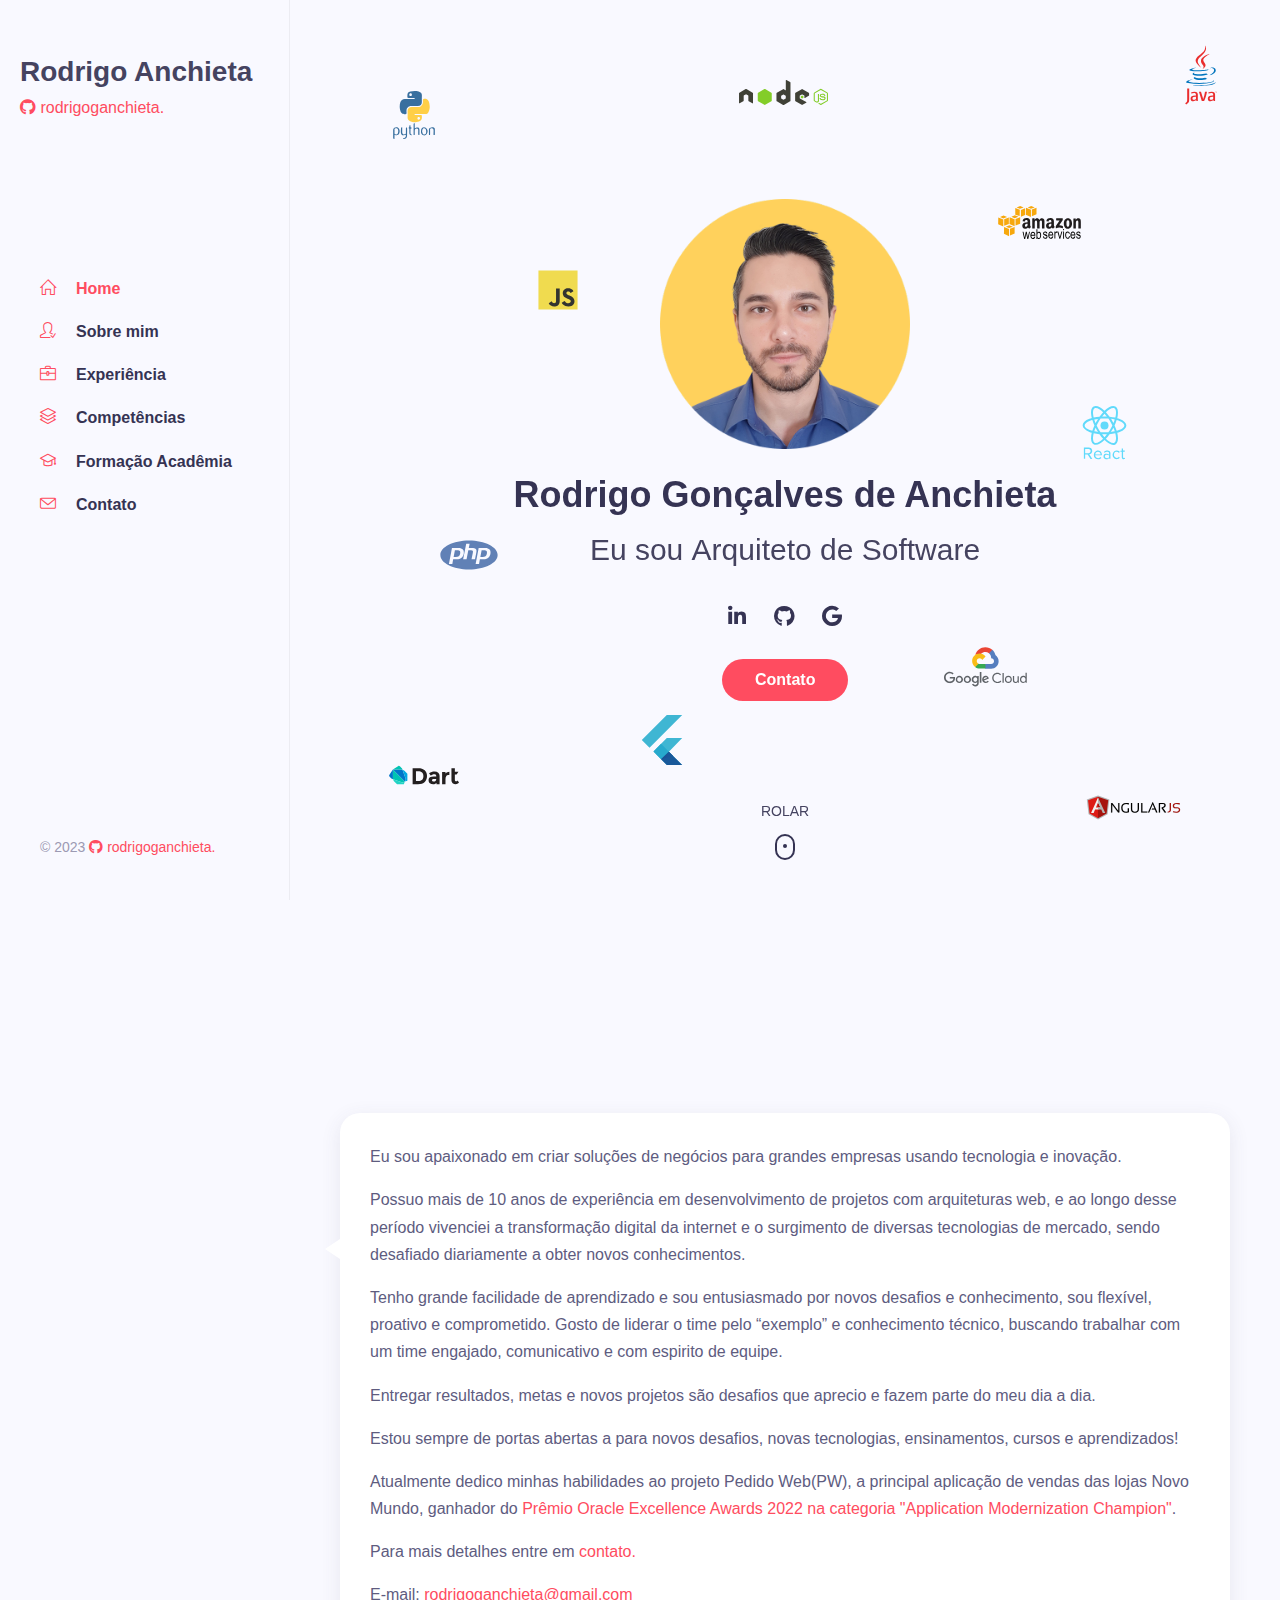
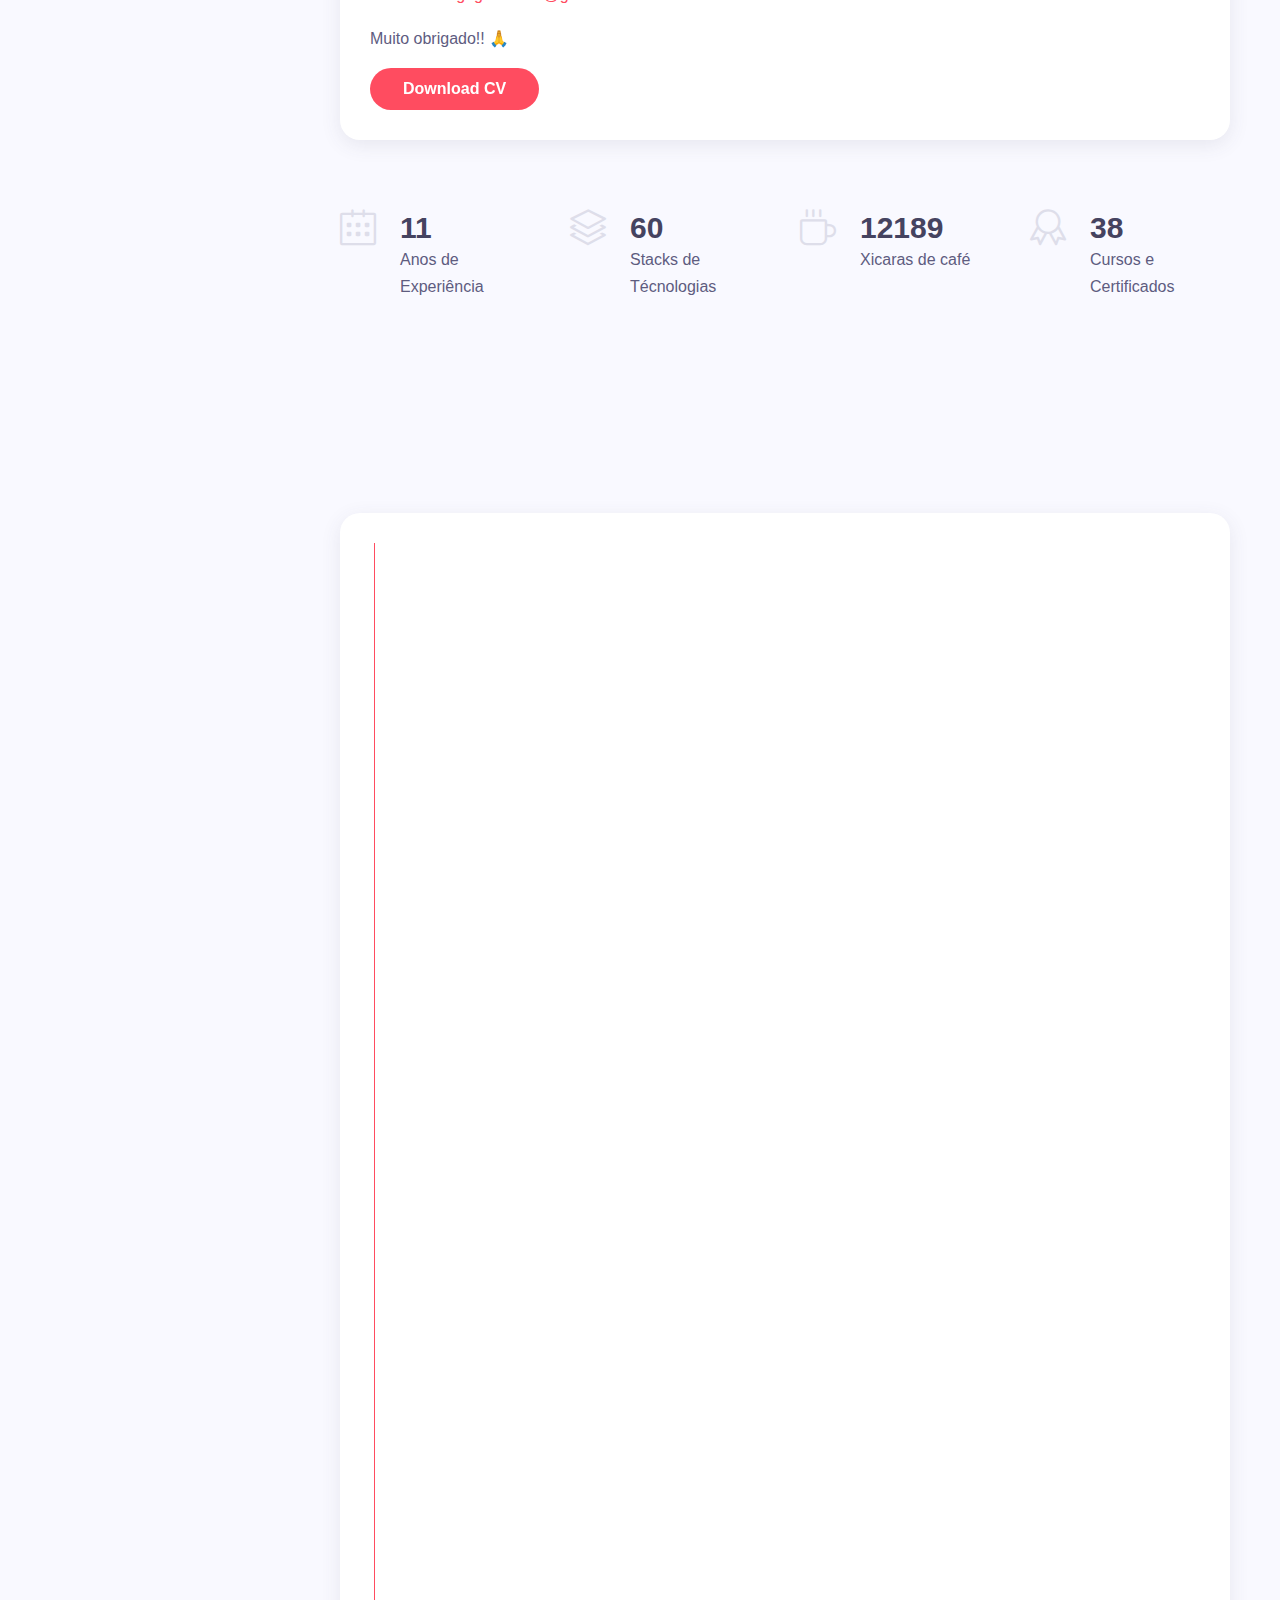
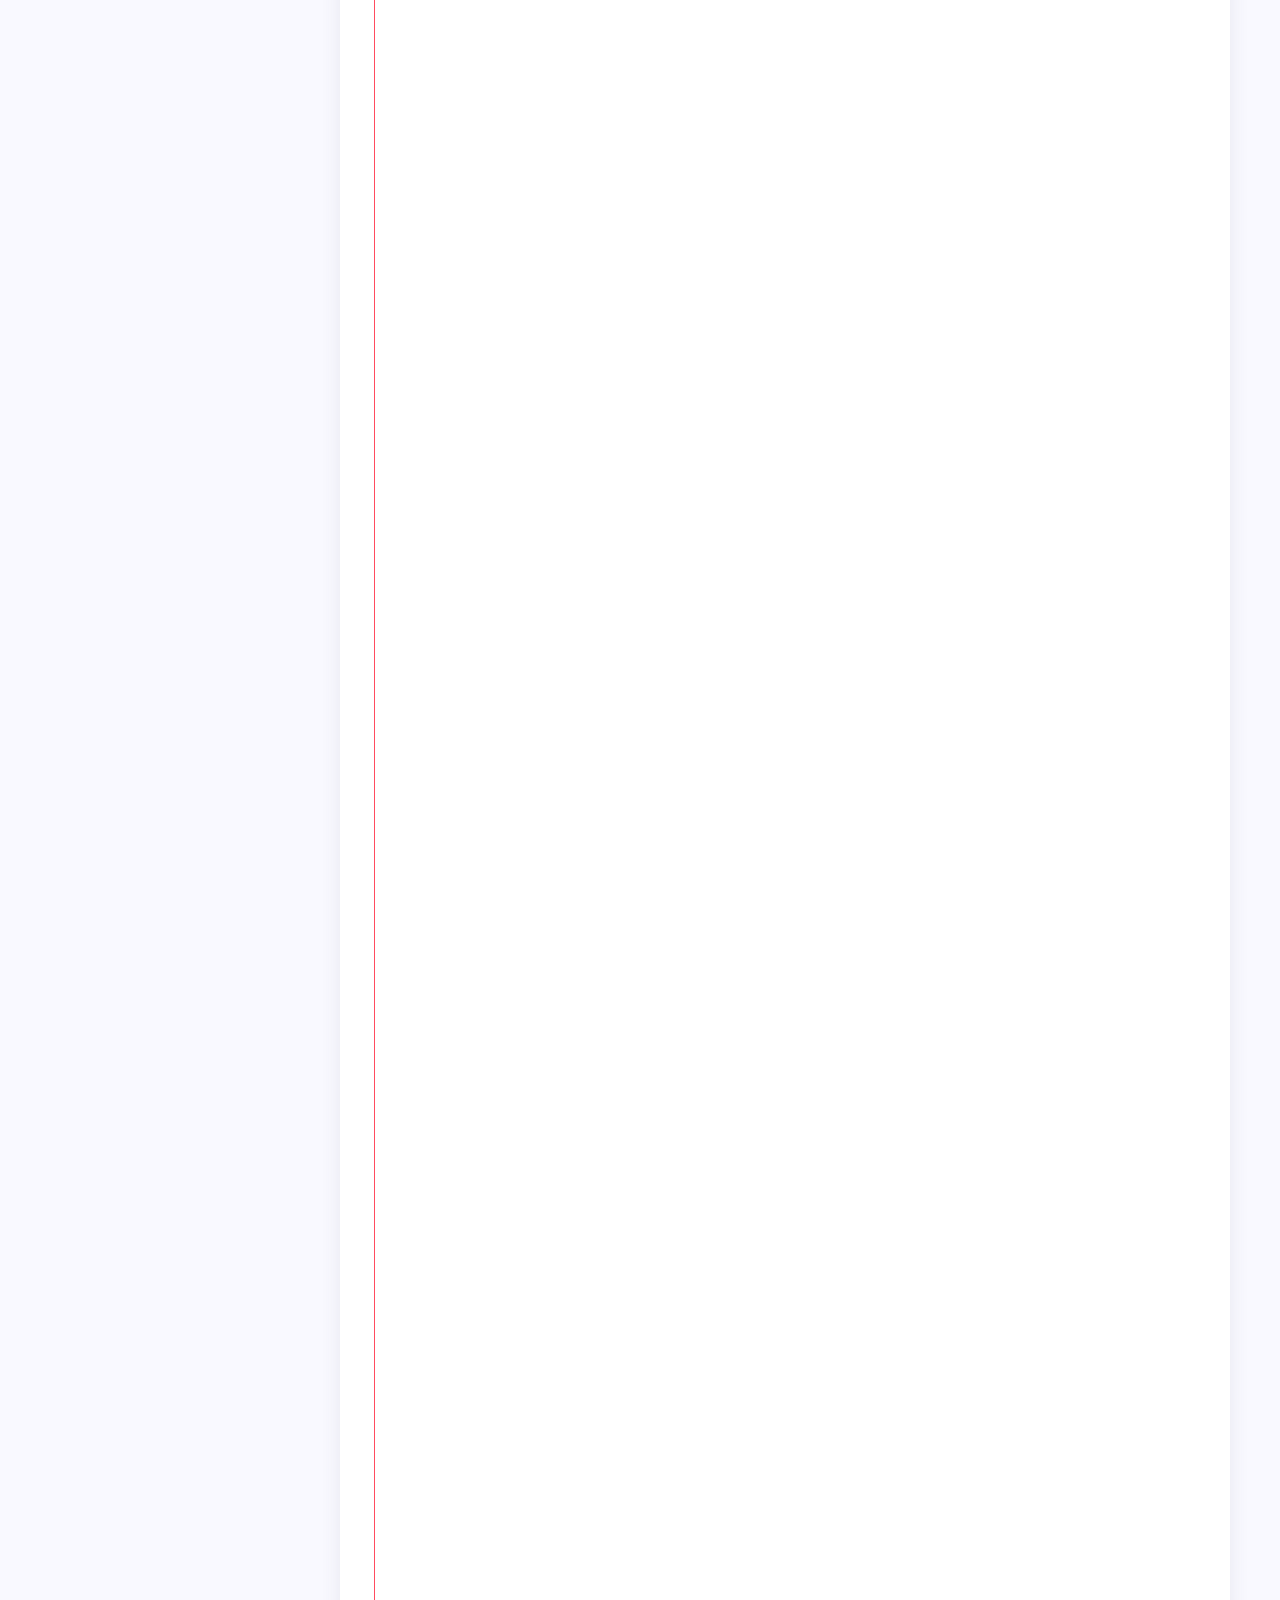
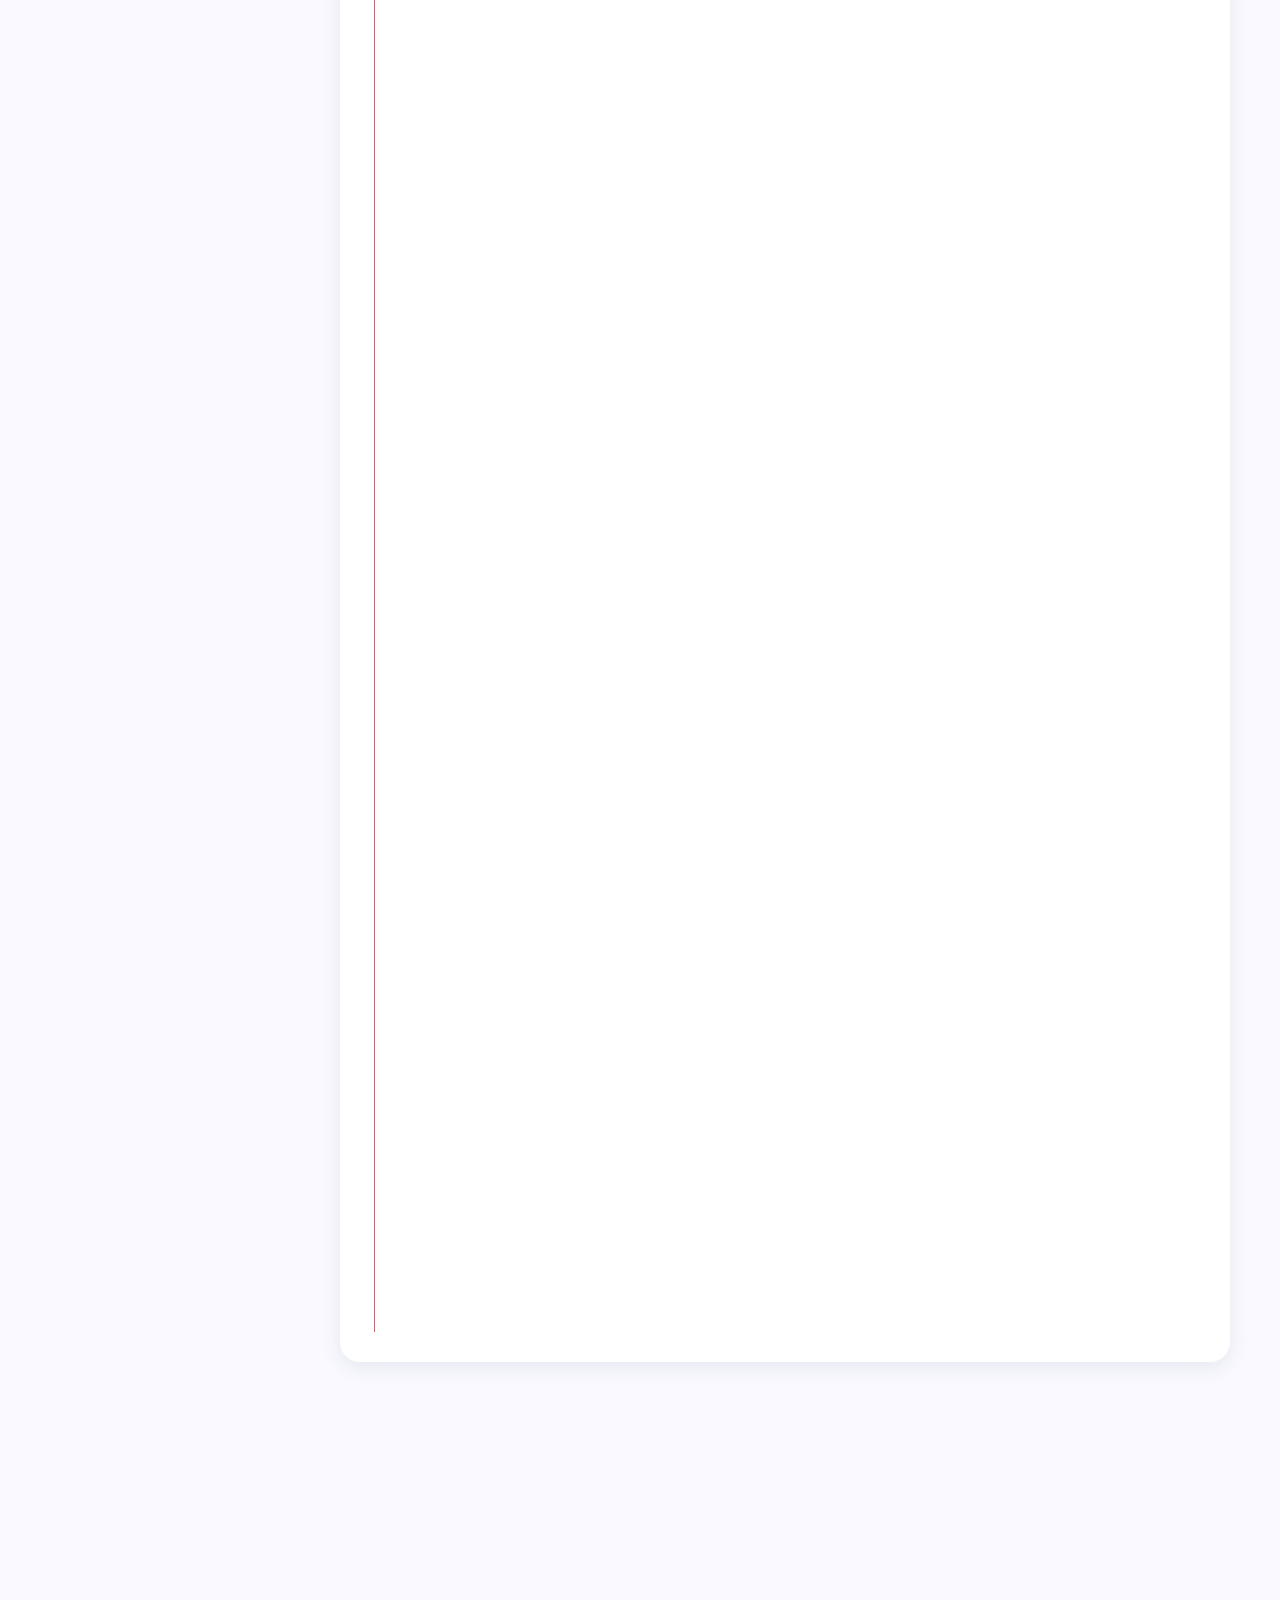
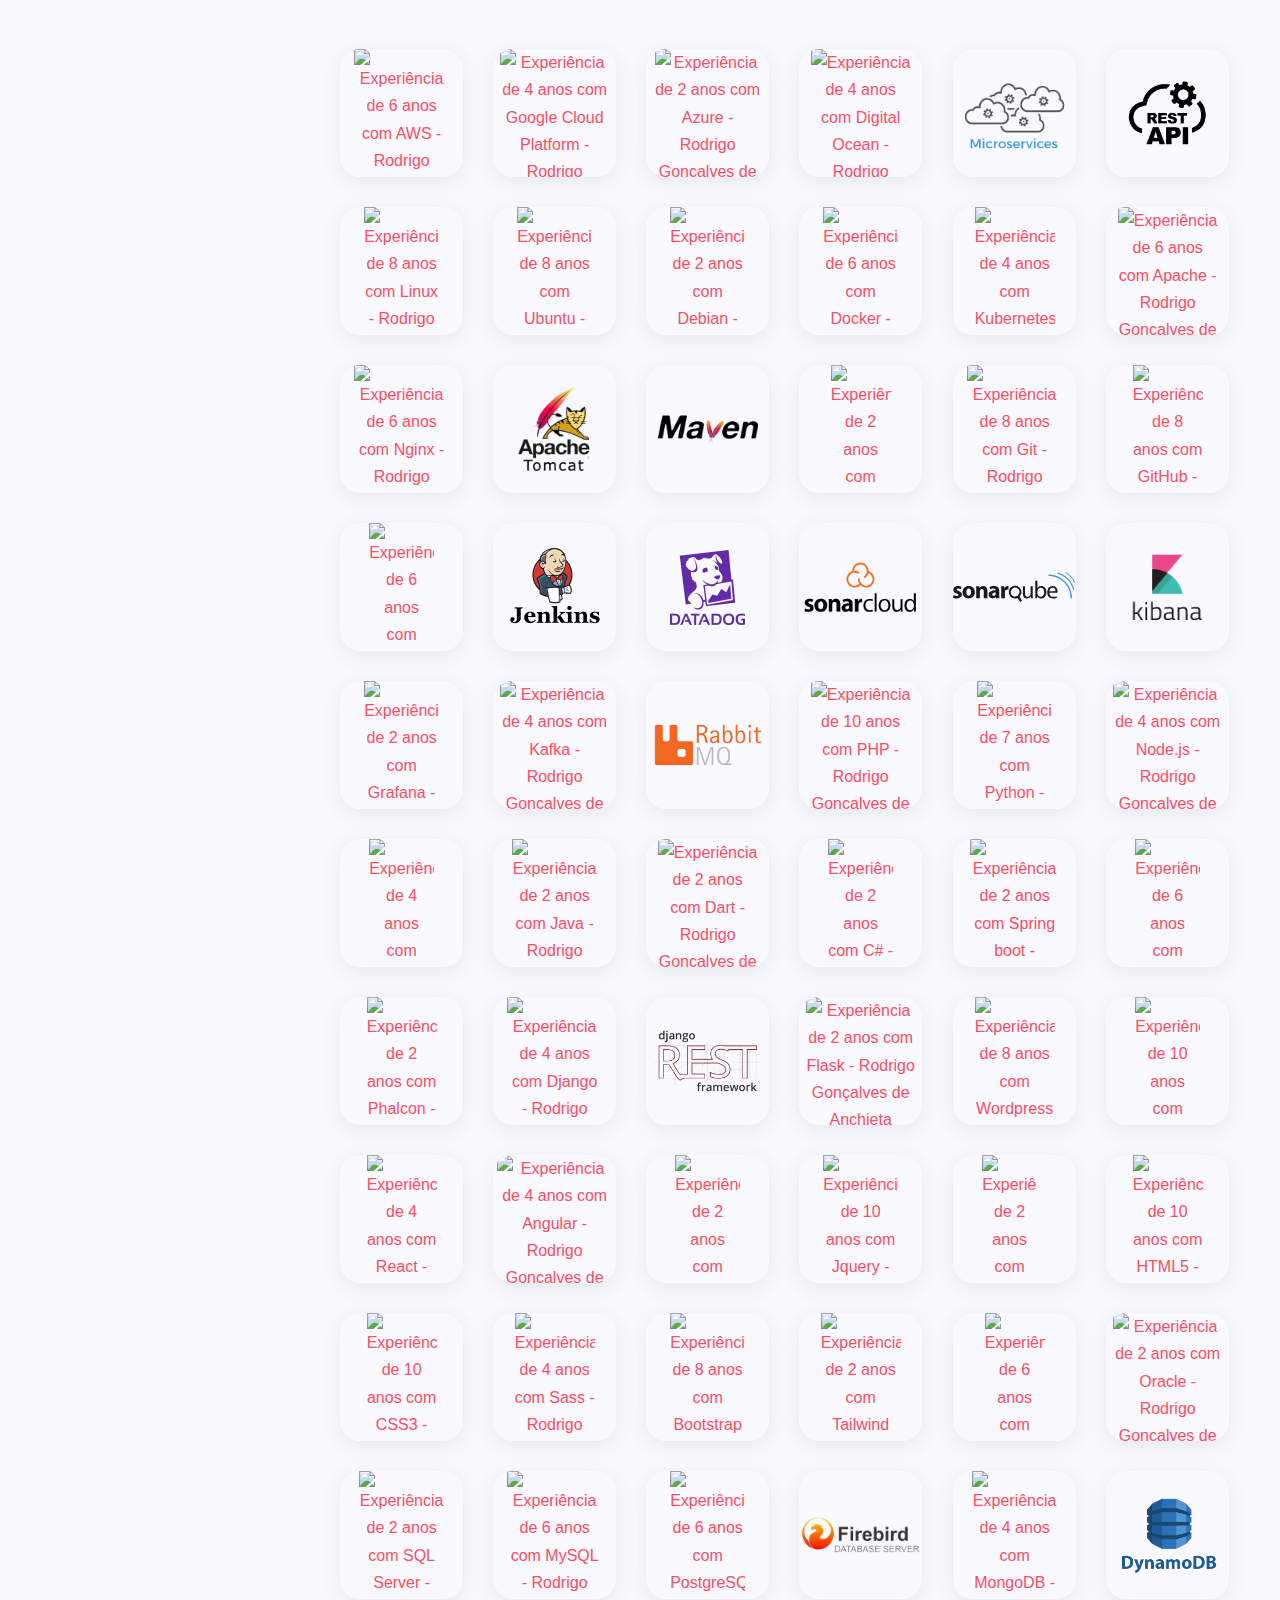
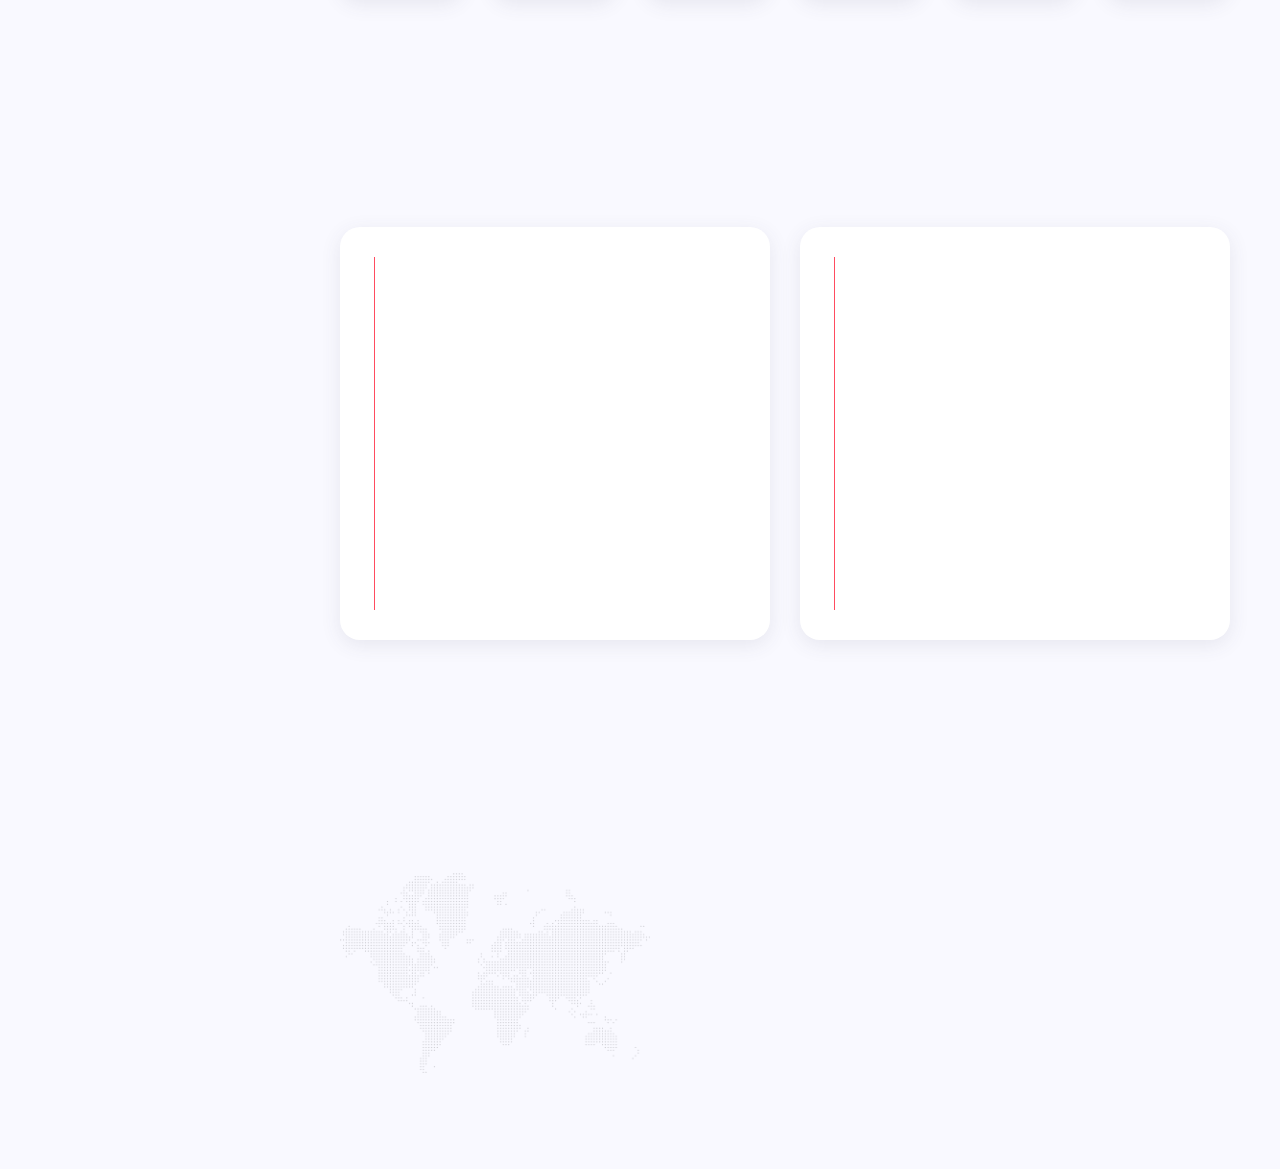
==== index.html @ 59519fe9 "My resume" ====
<!DOCTYPE html>
<html lang="pt-BR">
<head>
	<meta http-equiv="Content-Type" content="text/html; charset=UTF-8">
	<meta name="viewport" content="width=device-width, initial-scale=1, maximum-scale=1">
	<meta name="HandheldFriendly" content="True">
	<meta name="MobileOptimized" content="330">
	<meta name="author" content="Rodrigo Anchieta"/>
	<meta name="robots" content="all"/>
	<meta name="googlebot" content="all"/>
	<meta name="robots" content="index,follow"/>
	<meta name="googlebot" content="index,follow"/>
	<meta name="contact" content="rodrigoganchieta@gmail.com"/>
	<meta name="copyright" content="Rodrigo Anchieta"/>
	<meta name="distribution" content="global"/>
	<meta name="rating" content="general"/>
	<meta name="rating" content="safe for kids"/>
	<meta name="classification" content="Sites">

	<title>Rodrigo Gonçalves de Anchieta - Currículo</title>
	<meta name="description" content="Eu sou apaixonado em criar soluções de negócios para grandes empresas usando tecnologia e inovação.">
	<meta name="abstract" content="Eu sou apaixonado em criar soluções de negócios para grandes empresas usando tecnologia e inovação.">
	<meta name="keywords" content="arquiteto de software, desenvolvedor back-end, desenvolvedor front-end, Rodrigo Anchieta, rodrigoganchieta, Rodrigo Gonçalves de Anchieta">
	<link rel="shortcut icon" type="image/x-icon" href="assets/images/favicon.png">

	<!-- css -->
	<link rel="stylesheet" href="assets/css/bootstrap.min.css" type="text/css" media="all">
	<link rel="stylesheet" href="assets/css/all.min.css" type="text/css" media="all">
	<link rel="stylesheet" href="assets/css/simple-line-icons.css" type="text/css" media="all">
	<link rel="stylesheet" href="assets/css/slick.css" type="text/css" media="all">
	<link rel="stylesheet" href="assets/css/animate.css" type="text/css" media="all">
	<link rel="stylesheet" href="assets/css/magnific-popup.css" type="text/css" media="all">
	<link rel="stylesheet" href="assets/css/style.css" type="text/css" media="all">

	<script type='text/javascript'>
		window.smartlook||(function(d) {
		var o=smartlook=function(){ o.api.push(arguments)},h=d.getElementsByTagName('head')[0];
		var c=d.createElement('script');o.api=new Array();c.async=true;c.type='text/javascript';
		c.charset='utf-8';c.src='https://web-sdk.smartlook.com/recorder.js';h.appendChild(c);
		})(document);
		smartlook('init', '2883ae4944bf77f7bc1c17e0c0f6fe1038298ba2');
	</script>
</head>

<body>

<!-- Preloader -->
<div id="preloader" class="light">
	<div class="outer">
		<!-- Google Chrome -->
		<div class="infinityChrome">
			<div></div>
			<div></div>
			<div></div>
		</div>

		<!-- Safari and others -->
		<div class="infinity">
			<div>
				<span></span>
			</div>
			<div>
				<span></span>
			</div>
			<div>
				<span></span>
			</div>
		</div>
		<!-- Stuff -->
		<svg xmlns="http://www.w3.org/2000/svg" version="1.1" class="goo-outer">
			<defs>
				<filter id="goo">
					<fegaussianblur in="SourceGraphic" stddeviation="6" result="blur"></fegaussianblur>
					<fecolormatrix in="blur" values="1 0 0 0 0  0 1 0 0 0  0 0 1 0 0  0 0 0 18 -7" result="goo"></fecolormatrix>
					<feblend in="SourceGraphic" in2="goo"></feblend>
				</filter>
			</defs>
		</svg>
	</div>
</div>

<!-- mobile header -->
<header class="mobile-header-1 light">
	<div class="container d-flex align-items-center">
		<!-- menu icon -->
		<div class="menu-icon d-inline-flex mr-4">
			<button>
				<span></span>
			</button>
		</div>
		<!-- logo image -->
		<div class="site-logo">
			<a href="index.html">
				<h1 class="logo"> Rodrigo Anchieta</h1>
				<p onclick="window.open('https://github.com/rodrigoganchieta','_blank');"><i class="fab fa-github"></i> rodrigoganchieta.</p>
			</a>
		</div>
	</div>
</header>

<!-- desktop header -->
<header class="desktop-header-1 light d-flex align-items-start flex-column">

	<!-- logo image -->
	<div class="site-logo">
		<a href="index.html">
            <h1 class="logo"> Rodrigo Anchieta</h1>
            <p onclick="window.open('https://github.com/rodrigoganchieta','_blank');"><i class="fab fa-github"></i> rodrigoganchieta.</p>
		</a>
	</div>

	<!-- main menu -->
	<nav>
		<ul class="vertical-menu scrollspy">
			<li class="active"><a href="#home"><i class="icon-home"></i>Home</a></li>
			<li><a href="#about"><i class="icon-user-following"></i>Sobre mim</a></li>
			<li><a href="#experience"><i class="icon-briefcase"></i>Experiência</a></li>
			<li><a href="#skills"><i class="icon-layers"></i>Competências</a></li>
			<li><a href="#academic"><i class="icon-graduation"></i>Formação Acadêmia</a></li>
			<li><a href="#contact"><i class="icon-envelope"></i>Contato</a></li>
		</ul>

	</nav>

	<!-- site footer -->
    <div class="footer">
		<!-- copyright text -->
		<span class="copyright">© 2023 <a href="https://github.com/rodrigoganchieta" target="_blank"><i class="fab fa-github"></i> rodrigoganchieta.</a></span>
	</div>

</header>

<!-- main layout -->
<main class="content">

	<!-- section home -->
	<section id="home" class="home d-flex light align-items-center">
		<div class="container">

			<!-- intro -->
			<div class="intro">
				<!-- avatar image -->
				<img src="assets/images/me.png" width="250" height="250" alt="Rodrigo Gonçalves de Anchieta" class="mb-4">

				<!-- info -->
				<h1 class="mb-2 mt-0">Rodrigo Gonçalves de Anchieta</h1>
				<span>Eu sou <span class="text-rotating">Arquiteto de Software, Desenvolvedor Back-End, Desenvolvedor Front-End</span></span>

				<!-- social icons -->
				<ul class="social-icons light list-inline mb-0 mt-4">
					<li class="list-inline-item"><a href="https://www.linkedin.com/in/rodrigo-goncalves-de-anchieta/" target="_blank"><i class="fab fa-linkedin-in"></i></a></li>
					<li class="list-inline-item"><a href="https://github.com/rodrigoganchieta" target="_blank"><i class="fab fa-github"></i></a></li>
					<li class="list-inline-item"><a href="mailto:rodrigoganchieta@gmail.com"><i class="fab fa-google"></i></a></li>
				</ul>

				<!-- buttons -->
				<div class="mt-4">
					<a href="#contact" class="btn btn-default">Contato</a>
				</div>
			</div>

			<!-- scroll down mouse wheel -->
			<div class="scroll-down light">
				<a href="#about" class="mouse-wrapper">
					<span>ROLAR</span>
					<span class="mouse">
						<span class="wheel"></span>
					</span>
				</a>
			</div>

			<!-- parallax layers -->
			<div class="parallax" data-relative-input="true">
                <!-- python -->
				<svg width="50" height="50" data-depth="0.2" class="layer p1" viewBox="0 0 128 128">
					<g fill-rule="evenodd" clip-rule="evenodd"><path fill="#386f9f" d="M51.834 23.017c3.756 0 7.512.058 11.263-.04.995-.026 2.78.797 2.7-1.271-.061-1.683-1.622-1.074-2.568-1.089-4.237-.067-8.488-.228-12.708.037-3.003.187-3.888-.953-3.511-3.707.13-.95.005-1.934.025-2.902.132-6.446 1.69-8.64 7.942-10.23 6.888-1.75 13.937-1.692 20.806-.184 6.175 1.356 8.74 6.16 8.428 10.604-.38 5.423-.086 10.893-.091 16.343-.009 6.853-3.55 10.49-10.459 10.585-5.69.078-11.387.14-17.074-.018-6.778-.19-11.75 5.44-11.784 11.82 0 .484.083.984-.013 1.451-.488 2.343 1.462 6.13-1.022 6.826-3.78 1.062-8.206 1.062-11.54-2.311-1.13-1.14-2.082-2.417-2.584-3.893-2.679-7.865-3.102-15.83-.58-23.818 1.572-4.986 5.848-8.087 11.145-8.176 3.874-.065 7.749-.013 11.623-.013l.002-.014zm6.902-11.12c-.162-1.903-1.185-3.292-3.296-3.35-2.309-.06-3.502 1.336-3.505 3.608-.002 2.106 1.145 3.455 3.241 3.516 2.303.067 3.418-1.36 3.56-3.774z"></path><path fill="#ffcf46" d="M80.824 61.572c-4.24 0-8.482-.037-12.722.03-.955.012-2.557-.592-2.607 1.041-.056 1.852 1.663 1.37 2.755 1.381 4.24.053 8.484.098 12.723-.02 2.178-.06 3.067.357 3.23 2.925.737 11.625-4.308 12.63-13.613 14.745-5.338 1.213-11.061.57-16.325-1.788-4.353-1.947-7.024-4.753-6.687-10.007.334-5.186.39-10.439-.009-15.62-.48-6.253 3.41-10.852 10.975-10.854 5.09-.001 10.214-.389 15.26.075 7.215.662 12.872-5.592 13.12-12.864.01-.241-.052-.5.01-.724.636-2.235-1.626-5.557 1.4-6.686 4.573-1.705 9.73.087 12.066 3.557 2.945 4.369 3.343 9.51 3.819 14.53.515 5.411-1.003 10.505-3.276 15.386-1.544 3.31-4.14 4.91-7.757 4.915-4.12.003-8.239 0-12.36 0-.002-.008-.002-.015-.002-.022zm-1.104 10.8c-.453-2.066-1.385-3.476-3.785-3.535-2.496-.06-3.14 1.807-3.127 3.474.014 1.772.508 3.952 3.21 3.748 2.246-.172 3.341-1.563 3.702-3.687z"></path><path fill="#386f9f" d="M14.129 114.849c0 2.582.117 5-.055 7.397-.074 1.034 1.066 2.98-1.103 2.978-1.912 0-2.403-1.522-2.342-3.361.117-3.51.034-7.027.034-10.54v-7.998c0-4.82 1.293-6.452 5.903-7.45 4.286-.932 7.654.511 9.386 4.263 1.732 3.753 1.866 7.62.133 11.438-1.708 3.762-4.854 5.166-8.884 4.051-.918-.25-1.845-.467-3.072-.778zm0-9.448c0 1.33.18 2.686-.037 3.98-.502 2.991 1.408 3.728 3.66 4.26 2.227.526 3.754-.421 4.647-2.383 1.501-3.29 1.753-6.683.613-10.162-1.012-3.092-3.349-3.454-6.077-3.07-2.694.383-3.059 2.215-2.824 4.48.1.955.018 1.93.018 2.895zM43.116 114.689c-1.845.48-3.447.992-5.087 1.3-3.59.671-6.248-1.3-7.183-4.894-1.16-4.448-.178-8.879-.148-13.317.013-2.023 1.885-1.234 3.18-2.318 0 4.75.018 8.85-.006 12.947-.013 2.058.519 3.75 2.465 4.835 2.148 1.198 3.91.057 5.78-.712 1.34-.551 1.173-1.676 1.175-2.746.01-3.872-.001-7.74.012-11.612.002-.955-.097-2.122 1.313-2.075 1.257.041 1.804.788 1.783 2.158-.091 6.407.09 12.823-.17 19.221-.197 4.838-3.61 7.793-8.52 8.01-.735.031-1.505.099-1.78-.813-.419-1.404.718-1.139 1.465-1.378 5.401-1.718 6.107-2.744 5.721-8.606zM65.94 98.064c1.429-.675 2.25-1.293 3.153-1.46 5.067-.937 8.95-.58 8.94 6.245-.007 3.515.002 7.031-.007 10.545-.002.984.061 1.942-1.406 2.027-1.547.092-1.887-.793-1.88-2.006.018-3.387.11-6.774.107-10.16-.002-2.63-.539-4.958-3.884-4.95-2.934.005-5.012 2.195-5.027 5.217a899.58 899.58 0 00.003 9.814c.003 1.162.028 2.181-1.652 2.085-1.513-.09-1.327-1.11-1.327-2.049-.01-8.6.032-17.209-.041-25.815-.013-1.508.582-2.444 1.92-2.508 1.888-.087 1.023 1.564 1.051 2.392.123 3.371.05 6.75.05 10.623zM81.93 105.775c-.191-6.715 2.994-10.3 8.76-10.092 2.894.106 5.065 1.39 6.466 3.89 2.475 4.422 2.14 8.846-.538 12.987-1.84 2.844-4.67 4.185-8.12 3.453-3.402-.72-6.066-3.783-6.548-7.353-.128-.945-.02-1.924-.02-2.885zm13.32.157c-.152-1.172-.125-2.806-.613-4.264-.667-2-1.883-3.61-4.364-3.72-2.503-.108-3.752 1.355-4.587 3.38-1.311 3.179-1.226 6.371.194 9.493.912 2.011 2.32 3.483 4.76 3.075 2.403-.401 3.821-1.976 4.312-4.313.223-1.059.187-2.168.298-3.65zM102.257 106.827c0-1.212-.023-2.422.004-3.628.056-2.325-.685-4.901 2.45-6.089 3.59-1.356 7.148-2.372 10.762-.273 1.352.786 1.85 2.214 1.864 3.73.037 4.231-.019 8.464.038 12.695.02 1.476-.368 2.214-2.027 2.174-1.818-.043-1.435-1.283-1.423-2.273.043-3.38.278-6.757.214-10.132-.084-4.25-2.416-5.983-6.389-4.94-1.648.434-2.678 1.234-2.597 3.274.161 3.982.037 7.978.052 11.967.004 1.156.021 2.18-1.647 2.083-1.528-.088-1.278-1.145-1.29-2.062-.028-2.176-.008-4.353-.011-6.526zM58.689 97.403c-.25.296-.46.76-.68.764-3.964.055-2.864 3.014-2.966 5.209-.097 2.045 0 4.1-.029 6.151-.03 2.038.147 3.932 2.627 4.473.711.154 1.035.564.887 1.274-.163.784-.788.753-1.407.745-2.85-.05-4.963-2.065-5.047-5.015-.086-3.014.031-6.035-.04-9.046-.037-1.43.706-3.255-1.6-3.822-.253-.061-.343-.778-.508-1.187 3.076-.965 1.8-3.618 2.222-5.631.2-.953 1.105-1.214 1.96-1.295.865-.082.872.618.9 1.203.114 2.32-1.087 5.425 3.184 5.256.143-.005.31.562.497.92z"></path></g>
				</svg>
                <!-- javascrip -->
				<svg width="40" height="40" data-depth="0.2" class="layer p2" viewBox="0 0 128 128">
					<path fill="#F0DB4F" d="M1.408 1.408h125.184v125.185H1.408z"></path><path fill="#323330" d="M116.347 96.736c-.917-5.711-4.641-10.508-15.672-14.981-3.832-1.761-8.104-3.022-9.377-5.926-.452-1.69-.512-2.642-.226-3.665.821-3.32 4.784-4.355 7.925-3.403 2.023.678 3.938 2.237 5.093 4.724 5.402-3.498 5.391-3.475 9.163-5.879-1.381-2.141-2.118-3.129-3.022-4.045-3.249-3.629-7.676-5.498-14.756-5.355l-3.688.477c-3.534.893-6.902 2.748-8.877 5.235-5.926 6.724-4.236 18.492 2.975 23.335 7.104 5.332 17.54 6.545 18.873 11.531 1.297 6.104-4.486 8.08-10.234 7.378-4.236-.881-6.592-3.034-9.139-6.949-4.688 2.713-4.688 2.713-9.508 5.485 1.143 2.499 2.344 3.63 4.26 5.795 9.068 9.198 31.76 8.746 35.83-5.176.165-.478 1.261-3.666.38-8.581zM69.462 58.943H57.753l-.048 30.272c0 6.438.333 12.34-.714 14.149-1.713 3.558-6.152 3.117-8.175 2.427-2.059-1.012-3.106-2.451-4.319-4.485-.333-.584-.583-1.036-.667-1.071l-9.52 5.83c1.583 3.249 3.915 6.069 6.902 7.901 4.462 2.678 10.459 3.499 16.731 2.059 4.082-1.189 7.604-3.652 9.448-7.401 2.666-4.915 2.094-10.864 2.07-17.444.06-10.735.001-21.468.001-32.237z"></path>
				</svg>
				<!-- php -->
				<svg width="60" height="60" data-depth="0.3" class="layer p3" viewBox="0 0 128 128">
					<path fill="#6181B6" d="M64 33.039C30.26 33.039 2.906 46.901 2.906 64S30.26 94.961 64 94.961 125.094 81.099 125.094 64 97.74 33.039 64 33.039zM48.103 70.032c-1.458 1.364-3.077 1.927-4.86 2.507-1.783.581-4.052.461-6.811.461h-6.253l-1.733 10h-7.301l6.515-34H41.7c4.224 0 7.305 1.215 9.242 3.432 1.937 2.217 2.519 5.364 1.747 9.337-.319 1.637-.856 3.159-1.614 4.515a15.118 15.118 0 01-2.972 3.748zM69.414 73l2.881-14.42c.328-1.688.208-2.942-.361-3.555-.57-.614-1.782-1.025-3.635-1.025h-5.79l-3.731 19h-7.244l6.515-33h7.244l-1.732 9h6.453c4.061 0 6.861.815 8.402 2.231s2.003 3.356 1.387 6.528L76.772 73h-7.358zm40.259-11.178c-.318 1.637-.856 3.133-1.613 4.488-.758 1.357-1.748 2.598-2.971 3.722-1.458 1.364-3.078 1.927-4.86 2.507-1.782.581-4.053.461-6.812.461h-6.253l-1.732 10h-7.301l6.514-34h14.041c4.224 0 7.305 1.215 9.241 3.432 1.935 2.217 2.518 5.418 1.746 9.39zM95.919 54h-5.001l-2.727 14h4.442c2.942 0 5.136-.29 6.576-1.4 1.442-1.108 2.413-2.828 2.918-5.421.484-2.491.264-4.434-.66-5.458-.925-1.024-2.774-1.721-5.548-1.721zm-56.985 0h-5.002l-2.727 14h4.441c2.943 0 5.136-.29 6.577-1.4 1.441-1.108 2.413-2.828 2.917-5.421.484-2.491.264-4.434-.66-5.458S41.708 54 38.934 54z"></path>
				</svg>
                <!-- dart -->
                <svg width="70" height="70" data-depth="0.3" data-depth-y="-1.30" class="layer p4" viewBox="0 0 128 128">
                    <path fill="#231f20" d="M65.3 55.4c2.8 2.6 4.2 6.1 4.2 10.6s-1.4 8.1-4.1 10.8c-2.7 2.6-6.9 4-12.4 4h-9.8V51.7h10.1c5.2 0 9.2 1.2 12 3.7zm-4.8 17.3c1.6-1.5 2.4-3.7 2.4-6.6 0-2.9-.8-5.1-2.4-6.7-1.6-1.5-4.1-2.4-7.4-2.4h-3.8v18h4.2c3.1 0 5.4-.8 7-2.3zm32.1 8.1h-5.8V78c-1.7 2-3.6 3-6 3s-4.4-.7-6-2.1c-1.6-1.4-2.4-3.2-2.4-5.5s.8-4 2.5-5.1c1.7-1.1 4-1.7 6.9-1.7h4.6v-.2c0-2.4-1.2-3.6-3.8-3.6-1.1 0-2.2.2-3.4.6-1.2.4-2.2 1-3.1 1.6l-2.8-4.1c3-2.2 6.3-3.2 10.1-3.2 2.7 0 4.9.7 6.6 2.1 1.7 1.4 2.5 3.5 2.5 6.5v14.5h.1zm-6.3-8.6v-.9h-3.9c-2.5 0-3.8.7-3.8 2.2 0 .8.3 1.4.9 1.8.6.4 1.4.6 2.6.6 1.1 0 2.1-.3 2.9-1 .9-.7 1.3-1.6 1.3-2.7zm22.8-8.4c-1.9 0-3.4.6-4.3 2-.9 1.3-1.5 3.1-1.5 5.3v9.8h-6.2V58.4h6.2v2.9c.8-.9 2-1.7 3.2-2.3 1.2-.6 2.6-1 3.9-1v5.9l-1.3-.1zm11.3-.9v9.9c0 .9.2 1.5.7 2 .4.5 1 .7 1.6.7 1.2 0 2.2-.5 3-1.6l2.3 4.4c-1.9 1.8-4 2.7-6.1 2.7-2.2 0-4-.7-5.5-2.1-1.5-1.4-2.2-3.4-2.2-5.8V51.7h6.2V58h6.6l-3.4 5-3.2-.1z"></path><path fill="#00c4b3" d="M9.3 56.3l-2.2-2.2v16.4c0 .3.1.7.2 1.1l17.3 6.1 4.3-1.9L9.3 56.3z"></path><path d="M7.3 71.7zm21.6 4.2l-4.3 1.9-17.3-6.1c.3 1.3 1 2.7 1.8 3.5l5.6 5.6h12.5l1.7-4.9z" fill="#22d3c5"></path><path fill="#0075c9" d="M.5 64.2c-.6.6-.3 1.8.6 2.8L5 70.9l2.4.9c-.1-.4-.2-.8-.2-1.1V70l-.1-15.9"></path><path fill="#0075c9" d="M28.9 75.9l1.9-4.3-6.1-17.3c-.4-.1-.8-.2-1.1-.2H7.1"></path><path d="M24.7 54.3zm4.2 21.6l4.7-1.5V61.5l-5.4-5.4c-.8-.8-2.2-1.5-3.5-1.8l6.1 17.3" fill="#00a8e1"></path><path fill="#00c4b3" d="M23.9 51.9l-4-3.9c-.9-.9-2.1-1.2-2.7-.6L7.1 54.1h16.5c.3 0 .7.1 1.1.2l-.8-2.4z"></path>
                </svg>
                <!-- node.js -->
				<svg width="95" height="95" data-depth="0.3" class="layer p5" viewBox="0 0 128 128">
					<path fill="#83CD29" d="M114.325 80.749c-.29 0-.578-.076-.832-.224l-2.65-1.568c-.396-.221-.203-.3-.072-.345.528-.184.635-.227 1.198-.545.059-.033.136-.021.197.015l2.035 1.209a.261.261 0 00.246 0l7.937-4.581a.248.248 0 00.122-.215v-9.16a.256.256 0 00-.123-.219l-7.934-4.577a.254.254 0 00-.245 0l-7.933 4.578a.259.259 0 00-.125.218v9.16c0 .088.049.171.125.212l2.174 1.257c1.18.589 1.903-.105 1.903-.803v-9.045c0-.127.103-.228.23-.228h1.007c.125 0 .229.101.229.228v9.045c0 1.574-.857 2.477-2.35 2.477-.459 0-.82 0-1.828-.496l-2.081-1.198a1.676 1.676 0 01-.832-1.448v-9.16c0-.595.317-1.15.832-1.446l7.937-4.587a1.743 1.743 0 011.667 0l7.937 4.587c.514.297.833.852.833 1.446v9.16a1.68 1.68 0 01-.833 1.448l-7.937 4.582a1.651 1.651 0 01-.834.223m2.453-6.311c-3.475 0-4.202-1.595-4.202-2.932a.23.23 0 01.23-.229h1.026a.23.23 0 01.228.194c.154 1.045.617 1.572 2.718 1.572 1.671 0 2.383-.378 2.383-1.266 0-.512-.202-.891-2.8-1.146-2.172-.215-3.515-.694-3.515-2.433 0-1.601 1.35-2.557 3.612-2.557 2.543 0 3.801.883 3.96 2.777a.235.235 0 01-.06.176.236.236 0 01-.168.073h-1.031a.228.228 0 01-.223-.179c-.248-1.1-.848-1.451-2.479-1.451-1.825 0-2.037.637-2.037 1.112 0 .577.25.745 2.715 1.071 2.439.323 3.598.779 3.598 2.494.001 1.733-1.441 2.724-3.955 2.724"></path><path fill="#404137" d="M97.982 68.43c.313-.183.506-.517.506-.88v-2.354c0-.362-.192-.696-.506-.879l-8.364-4.856a1.017 1.017 0 00-1.019-.002l-8.416 4.859a1.018 1.018 0 00-.508.88v9.716c0 .365.196.703.514.884l8.363 4.765c.308.177.686.178.997.006l5.058-2.812a.508.508 0 00.006-.885l-8.468-4.86a.507.507 0 01-.256-.44v-3.046c0-.182.097-.349.254-.439l2.637-1.52a.505.505 0 01.507 0l2.637 1.52a.507.507 0 01.255.439v2.396a.507.507 0 00.764.44l5.039-2.932"></path><path fill="#83CD29" d="M88.984 67.974a.2.2 0 01.195 0l1.615.933c.06.035.097.1.097.169v1.865c0 .07-.037.134-.097.169l-1.615.932a.194.194 0 01-.195 0l-1.614-.932a.194.194 0 01-.098-.169v-1.865c0-.069.037-.134.098-.169l1.614-.933"></path><path fill="#404137" d="M67.083 71.854c0 .09-.048.174-.127.22l-2.89 1.666a.251.251 0 01-.254 0l-2.89-1.666a.255.255 0 01-.127-.22v-3.338c0-.09.049-.175.127-.221l2.89-1.668a.248.248 0 01.255 0l2.891 1.668a.258.258 0 01.126.221v3.338zm.781-24.716a.511.511 0 00-.756.444v12.915a.359.359 0 01-.177.308.359.359 0 01-.356 0l-2.108-1.215a1.017 1.017 0 00-1.015 0l-8.418 4.858a1.018 1.018 0 00-.509.881v9.719c0 .363.194.698.508.881l8.418 4.861c.314.182.702.182 1.017 0l8.42-4.861a1.02 1.02 0 00.508-.881V50.821c0-.368-.2-.708-.521-.888l-5.011-2.795"></path><path fill="#83CD29" d="M38.238 59.407a1.014 1.014 0 011.016 0l8.418 4.857c.314.182.508.518.508.881v9.722c0 .363-.194.699-.508.881l-8.417 4.861a1.02 1.02 0 01-1.017 0l-8.415-4.861a1.02 1.02 0 01-.508-.881v-9.723c0-.362.194-.698.508-.88l8.415-4.857"></path><path fill="#404137" d="M22.93 65.064c0-.366-.192-.702-.508-.883l-8.415-4.843a.99.99 0 00-.464-.133h-.087a.993.993 0 00-.464.133l-8.416 4.843a1.02 1.02 0 00-.509.883l.018 13.04c0 .182.095.351.254.439a.487.487 0 00.505 0l5-2.864c.316-.188.509-.519.509-.882v-6.092c0-.364.192-.699.507-.881l2.13-1.226a.994.994 0 01.508-.137c.174 0 .352.044.507.137l2.128 1.226c.315.182.509.517.509.881v6.092c0 .363.195.696.509.882l5 2.864a.508.508 0 00.76-.439l.019-13.04"></path>
				</svg>
				<!-- flutter -->
                <svg width="50" height="50" data-depth="0.2" class="layer p6" viewBox="0 0 128 128">
                    <g fill="#3FB6D3"><path d="M12.3 64.2L76.3 0h39.4L32.1 83.6zM76.3 128h39.4L81.6 93.9l34.1-34.8H76.3L42.2 93.5z"></path></g><path fill="#27AACD" d="M81.6 93.9l-20-20-19.4 19.6 19.4 19.6z"></path><path fill="#19599A" d="M115.7 128L81.6 93.9l-20 19.2L76.3 128z"></path><linearGradient id="flutter-original-a" gradientUnits="userSpaceOnUse" x1="59.365" y1="116.36" x2="86.825" y2="99.399"><stop offset="0" stop-color="#1b4e94"></stop><stop offset=".63" stop-color="#1a5497"></stop><stop offset="1" stop-color="#195a9b"></stop></linearGradient><path fill="url(#flutter-original-a)" d="M61.6 113.1l30.8-8.4-10.8-10.8z"></path>
                </svg>
				<!-- aws -->
				<svg width="85" height="85" data-depth="0.4" class="layer p7" viewBox="0 0 128 128">
					<path fill="#201C1D" d="M44.634 57.361c-2.599 0-5.499 1.001-6.107 4.296-.064.351.167.517.391.567l2.663.32c.246-.014.414-.28.461-.533.228-1.134 1.16-1.669 2.201-1.669.563 0 1.193.193 1.527.71.381.576.354 1.359.354 2.024v.391c-1.582.182-3.666.292-5.147.958-1.709.76-2.912 2.307-2.912 4.58 0 2.913 1.785 4.366 4.083 4.366 1.94 0 3.013-.456 4.509-2.022.497.738.656 1.073 1.562 1.846a.55.55 0 00.64-.071v.035c.545-.497 1.535-1.401 2.094-1.881.222-.187.174-.493 0-.746-.5-.707-1.029-1.276-1.029-2.592v-4.366c0-1.85.156-3.556-1.172-4.828-1.046-1.031-2.791-1.385-4.118-1.385zm35.786 0c-2.6 0-5.498 1.001-6.106 4.296-.064.351.166.517.39.567l2.664.32c.246-.014.415-.28.461-.533.229-1.134 1.161-1.669 2.201-1.669.564 0 1.193.193 1.526.71.381.576.319 1.359.319 2.024v.391c-1.582.182-3.63.292-5.112.958-1.711.76-2.91 2.307-2.91 4.58 0 2.913 1.785 4.366 4.082 4.366 1.938 0 3.011-.456 4.509-2.022.495.738.656 1.073 1.563 1.846a.548.548 0 00.639-.071v.035c.546-.497 1.537-1.401 2.095-1.881.222-.187.171-.493 0-.746-.5-.707-1.03-1.276-1.03-2.592v-4.366c0-1.85.12-3.556-1.206-4.828-1.05-1.031-2.759-1.385-4.085-1.385zm-20.13.142c-1.68 0-2.924.848-3.585 2.663h-.036v-1.882a.534.534 0 00-.496-.497h-2.557a.54.54 0 00-.533.533v14.378a.554.554 0 00.498.497h2.733a.537.537 0 00.532-.533v-7.633c0-1.664-.08-3.94 1.882-3.94 1.937 0 1.668 2.339 1.668 3.94v7.633c0 .271.222.515.498.533h2.733c.29 0 .532-.243.532-.533v-7.633c0-.816-.033-2.006.248-2.733s.971-1.207 1.634-1.207c.789 0 1.394.275 1.598 1.242.126.575.071 2.094.071 2.698v7.633c0 .271.222.515.496.533h2.734c.29 0 .532-.243.532-.533v-9.088c0-1.545.154-3.298-.71-4.509-.765-1.088-2.015-1.563-3.16-1.563-1.605 0-3.101.848-3.763 2.663-.764-1.814-1.842-2.662-3.549-2.662zm46.472 0c-3.949 0-6.142 3.473-6.142 7.953 0 4.448 2.167 8.022 6.142 8.022 3.823 0 6.249-3.492 6.249-7.881 0-4.537-2.198-8.094-6.249-8.094zm15.585 0c-1.887 0-2.966.943-3.728 2.911h-.035v-2.201c-.049-.222-.258-.377-.497-.39h-2.521a.525.525 0 00-.533.461v14.378c0 .271.225.515.497.533h2.699a.54.54 0 00.531-.533v-7.739c0-.97.083-1.855.463-2.733.306-.697.899-1.137 1.562-1.137 1.883 0 1.703 2.295 1.703 3.87v7.811a.545.545 0 00.498.462h2.733a.537.537 0 00.532-.462v-9.053c0-1.392.003-3.324-.71-4.474-.764-1.241-1.975-1.704-3.194-1.704zm-32.803.249c-.278 0-.497.22-.498.532v2.059c.001.31.213.531.498.533h4.686l-5.361 7.916c-.326.511-.354 1.089-.354 1.421v2.095c0 .302.328.63.639.461 3.056-1.668 6.717-1.52 9.479-.035.336.183.675-.16.675-.462V70.07a.934.934 0 00-.497-.781c-1.568-.901-3.388-1.178-5.111-1.136l4.65-6.815c.43-.613.67-.981.674-1.279v-1.774c0-.306-.209-.532-.496-.532h-8.984zm17.218 2.698c.865 0 1.504.386 1.811 1.384.354 1.152.391 2.588.391 3.799 0 1.846-.086 4.899-2.201 4.899-2.139 0-2.13-3.78-2.13-5.538-.001-1.753.117-4.544 2.129-4.544zm-60.673 5.254v.604c0 1.092.04 2.01-.497 2.981-.434.79-1.116 1.279-1.881 1.279-1.045 0-1.668-.849-1.668-2.06-.001-2.387 2.074-2.804 4.046-2.804zm35.786 0v.604c0 1.092.04 2.01-.496 2.981-.435.79-1.112 1.279-1.882 1.279-1.047 0-1.669-.849-1.669-2.06 0-2.387 2.073-2.804 4.047-2.804z"></path><path d="M99.59 73.656v2.06h1.386v-2.06H99.59zm-40.152.356v14.662h1.278V87.36c.272.521.582.91.958 1.171.376.262.806.391 1.277.391.939 0 1.75-.479 2.45-1.455.701-.977 1.065-2.392 1.065-4.189 0-1.178-.151-2.154-.462-2.981-.311-.826-.725-1.441-1.242-1.847-.519-.406-1.107-.639-1.739-.639-.452 0-.874.118-1.244.354-.368.236-.666.622-.958 1.101v-5.254h-1.383zm13.135 3.443c-.962 0-1.728.285-2.271.852s-.815 1.296-.815 2.202c0 .525.115.972.318 1.384.202.413.49.748.852.994.364.246 1.09.57 2.166.923.745.24 1.19.444 1.385.604.281.233.427.538.427.959 0 .486-.17.892-.498 1.207-.328.317-.786.461-1.385.461-.6 0-1.094-.168-1.455-.532-.362-.364-.557-.918-.64-1.668l-1.384.283c.313 2.278 1.449 3.41 3.408 3.408 1.045 0 1.844-.295 2.449-.923.604-.628.924-1.471.924-2.485 0-.548-.098-1.022-.284-1.419a2.251 2.251 0 00-.782-.924c-.336-.229-1.089-.536-2.236-.923-.834-.292-1.321-.506-1.49-.64-.284-.224-.427-.53-.427-.922 0-.4.133-.739.427-.995.294-.255.747-.39 1.349-.39 1.058 0 1.65.581 1.774 1.739l1.35-.213c-.094-.732-.253-1.312-.496-1.705a2.665 2.665 0 00-1.065-.958c-.465-.232-.992-.319-1.601-.319zm8.486 0c-1.109 0-2.046.457-2.77 1.42-.723.963-1.063 2.358-1.063 4.189 0 1.764.348 3.146 1.063 4.083.718.934 1.646 1.384 2.806 1.384.921 0 1.685-.276 2.307-.852.624-.575 1.077-1.423 1.313-2.557l-1.42-.248c-.407 1.451-1.16 2.163-2.2 2.165-.664 0-1.206-.281-1.669-.887-.464-.607-.726-1.507-.78-2.698h6.105v-.497c0-1.792-.357-3.137-1.065-4.083-.709-.945-1.569-1.419-2.627-1.419zm8.414 0c-.331 0-.621.112-.888.355-.267.242-.567.744-.888 1.49v-1.633h-1.243v10.615h1.385v-5.538c0-.772.074-1.516.249-2.201.1-.394.289-.703.532-.923.244-.221.523-.32.816-.32.326 0 .65.131.994.391l.462-1.668c-.482-.386-.955-.568-1.419-.568zm16.969 0c-1.096 0-1.999.462-2.699 1.385-.696.923-1.063 2.309-1.063 4.153 0 1.831.372 3.218 1.063 4.154.693.934 1.559 1.384 2.628 1.384.884 0 1.642-.328 2.272-.994.63-.665 1.014-1.646 1.172-2.911l-1.35-.213c-.101.905-.336 1.557-.71 1.988-.373.43-.823.639-1.349.639-.67 0-1.241-.313-1.67-.958-.427-.646-.638-1.68-.638-3.124 0-1.4.227-2.41.674-3.053.448-.644 1.021-.994 1.704-.994.457 0 .847.177 1.172.531.327.356.543.918.674 1.634l1.351-.283c-.162-1.119-.521-1.962-1.102-2.521-.58-.56-1.284-.817-2.129-.817zm7.917 0c-1.11 0-2.046.457-2.77 1.42-.723.963-1.065 2.358-1.065 4.189 0 1.764.349 3.146 1.065 4.083.719.934 1.646 1.384 2.805 1.384.918 0 1.685-.276 2.308-.852.622-.575 1.075-1.423 1.314-2.557l-1.42-.248c-.41 1.451-1.128 2.163-2.166 2.165-.664 0-1.241-.281-1.704-.887-.463-.607-.725-1.507-.781-2.698h6.106v-.497c0-1.792-.357-3.137-1.065-4.083-.706-.945-1.568-1.419-2.627-1.419zm8.202 0c-.966 0-1.729.285-2.272.852-.545.566-.817 1.296-.817 2.202 0 .525.082.972.284 1.384.2.413.489.748.853.994.361.246 1.09.57 2.166.923.743.24 1.226.444 1.42.604.281.233.426.538.426.959 0 .486-.168.892-.497 1.207-.326.317-.785.461-1.384.461-.602 0-1.094-.168-1.456-.532-.361-.364-.595-.918-.675-1.668l-1.384.283c.313 2.278 1.446 3.41 3.407 3.408 1.047 0 1.881-.295 2.485-.923s.922-1.471.922-2.485c0-.548-.096-1.022-.282-1.419a2.322 2.322 0 00-.817-.924c-.336-.229-1.054-.536-2.2-.923-.835-.292-1.357-.506-1.527-.64-.283-.224-.426-.53-.426-.922 0-.4.167-.739.462-.995.294-.255.75-.39 1.35-.39 1.058 0 1.649.581 1.774 1.739l1.349-.213c-.094-.732-.252-1.312-.497-1.705a2.662 2.662 0 00-1.064-.958c-.463-.232-.994-.319-1.6-.319zm-31.668.213l3.09 10.615h1.313l3.089-10.615h-1.42l-1.811 6.497c-.219.785-.413 1.464-.533 2.023-.15-.705-.296-1.446-.496-2.166l-1.775-6.354h-1.457zm8.697 0v10.615h1.386V77.668H99.59zm-45.513.143c-1.098 0-1.981.492-2.697 1.455-.717.963-1.102 2.358-1.102 4.189 0 1.765.355 3.113 1.065 4.047.709.935 1.657 1.42 2.806 1.42.911 0 1.655-.312 2.271-.888.616-.575 1.042-1.423 1.279-2.556l-1.385-.213c-.404 1.451-1.136 2.163-2.165 2.165-.659 0-1.21-.281-1.669-.888-.46-.606-.727-1.506-.781-2.697h6.035l.036-.497c0-1.792-.364-3.172-1.065-4.119-.701-.945-1.581-1.418-2.628-1.418zm-15.584.248l2.485 10.615h1.455l1.634-8.165.284 1.81 1.313 6.355h1.42l2.521-10.615h-1.313L46.906 84.2l-.462 2.06-.426-2.06-1.207-6.142h-1.42l-1.278 6.213-.426 2.201-.496-2.272-1.279-6.142h-1.419zm42.53.852c.69 0 1.258.333 1.704.994.306.452.506 1.14.567 2.059h-4.58c.044-.932.307-1.65.747-2.201.44-.55.943-.852 1.562-.852zm33.3 0c.688 0 1.258.333 1.704.994.308.452.506 1.14.569 2.059h-4.581c.044-.932.308-1.65.746-2.201.437-.55.943-.852 1.562-.852zm-60.246.39c.682 0 1.23.334 1.67.995.304.452.505 1.14.567 2.059h-4.51c.043-.932.275-1.687.711-2.236.434-.552.948-.818 1.562-.818zm8.805 0c.615 0 1.14.342 1.563.995.423.652.604 1.659.604 3.053 0 1.357-.2 2.37-.64 3.053-.439.684-.96 1.029-1.526 1.029-.416 0-.794-.14-1.136-.426-.344-.286-.595-.696-.782-1.242-.186-.546-.283-1.387-.283-2.485 0-1.294.231-2.263.674-2.947.443-.684.96-1.03 1.526-1.03z"></path><path fill="#F7A80D" d="M18.594 68.048l-5.29 2.271 4.899 2.095 5.681-2.095-5.29-2.271zm-7.952 2.839l-.178 10.226 7.74 3.408V73.905l-7.562-3.018zm15.904 0l-6.994 2.663v10.012l6.994-2.84v-9.835zm8.343-31.809l-5.326 2.271 4.935 2.095 5.681-2.095-5.29-2.271zm-7.385 3.018V52.32l6.604 1.917.213-9.302-6.817-2.839zm14.769.567l-6.249 2.663v10.047l6.249-2.84v-9.87zM9.877 53.468l-5.29 2.272 4.899 2.095 5.68-2.095-5.289-2.272zm-7.951 2.841l-.178 10.224 7.739 3.408V59.326l-7.561-3.017zm15.904 0l-6.994 2.662v10.012l6.994-2.84v-9.834zm9.088-3.218l-5.29 2.271 4.899 2.094 5.68-2.094-5.289-2.271zm-7.952 2.839l-.177 10.225 7.739 3.408V58.948l-7.562-3.018zm15.905 0l-6.994 2.663v10.012l6.994-2.841V55.93zm16.662-16.852l-5.289 2.271 4.899 2.095 5.681-2.095-5.291-2.271zm-7.952 2.84l-.178 10.225 7.74 3.407V44.936l-7.562-3.018zm15.904 0l-6.994 2.663v10.011l6.994-2.84v-9.834z"></path>
					</svg>
				<!-- google cloud -->
				<svg width="95" height="95" data-depth="0.3" class="layer p8" viewBox="0 0 128 128">
					<path fill="#ea4535" d="M68.7 37.9h1.1l3.1-3.1.2-1.3c-2.4-2.2-5.7-3.5-9.3-3.5-6.4 0-11.9 4.4-13.5 10.3.3-.2 1.1-.1 1.1-.1l6.2-1s.3-.5.5-.5c2.8-3 7.4-3.3 10.6-.8z"></path><path fill="#557ebf" d="M77.4 40.3c-.8-2.6-2.2-5-4.3-6.8l-4.4 4.4c1.9 1.5 2.9 3.7 2.9 6.1v.8c2.1 0 3.9 1.7 3.9 3.9 0 2.1-1.7 3.8-3.9 3.8h-7.8l-.8.8V58l.8.8h7.8c5.6 0 10.1-4.5 10.1-10.1 0-3.4-1.7-6.5-4.4-8.3z"></path><path fill="#36a852" d="M56.1 58.7h7.8v-6.2h-7.8c-.6 0-1.1-.1-1.6-.3l-1.1.3-3.1 3.1-.3 1c1.7 1.4 3.9 2.1 6.1 2.1z"></path><path fill="#f9bc15" d="M56.1 38.5C50.5 38.5 46 43 46 48.6c0 3.2 1.5 6.2 4 8.1l4.5-4.5c-1.4-.7-2.3-2-2.3-3.6 0-2.1 1.7-3.9 3.9-3.9 1.5.1 2.9 1 3.5 2.3l4.5-4.5c-1.8-2.4-4.8-4-8-4z"></path><path fill="#5f6368" d="M15.9 78.3c-2.1 0-3.9-.8-5.5-2.3s-2.3-3.2-2.3-5.4.8-3.9 2.3-5.4 3.4-2.3 5.5-2.3c1.9.1 3.8.8 5.2 2.2l-1.5 1.5c-1-1-2.3-1.5-3.8-1.5s-2.8.5-3.9 1.6c-1 1-1.6 2.5-1.5 3.9 0 1.5.5 2.9 1.6 3.9 1 1.2 2.4 1.7 3.8 1.7 1.6 0 2.8-.5 3.9-1.5.6-.6 1-1.5 1.1-2.6h-4.9V70h7c.1.4.1.8.1 1.3 0 2.1-.6 3.7-1.8 4.9-1.4 1.4-3.1 2.2-5.3 2.2zm16.4-1.4c-1 .9-2.1 1.4-3.5 1.4s-2.6-.5-3.5-1.4-1.4-2.1-1.4-3.5.5-2.6 1.4-3.5 2.1-1.4 3.5-1.4 2.6.5 3.5 1.4 1.4 2.1 1.4 3.5-.5 2.6-1.4 3.5zm-5.5-1.4c.5.6 1.2.9 1.9.9.8 0 1.4-.3 2-.9s.8-1.3.8-2.1c0-.9-.3-1.6-.8-2.2s-1.2-.8-2-.8c-.7 0-1.5.3-2 .8-.5.6-.8 1.3-.8 2.2 0 .9.3 1.6.8 2.1zm16.3 1.4c-1 .9-2.1 1.4-3.5 1.4s-2.6-.5-3.5-1.4-1.4-2.1-1.4-3.5.5-2.6 1.4-3.5 2.1-1.4 3.5-1.4 2.6.5 3.5 1.4 1.4 2.1 1.4 3.5-.5 2.6-1.4 3.5zm-5.5-1.4c.5.6 1.2.9 1.9.9.8 0 1.4-.3 2-.9s.8-1.3.8-2.1c0-.9-.3-1.6-.8-2.2s-1.2-.8-2-.8c-.7 0-1.5.3-2 .8-.5.6-.8 1.3-.8 2.2 0 .9.3 1.6.8 2.1zm12.6 7.2c-1.1 0-2-.3-2.8-.9s-1.3-1.3-1.6-2l1.9-.8c.2.5.5.9.9 1.2s.9.5 1.6.5c.8 0 1.5-.3 1.9-.7s.7-1.2.7-2.2v-.7h-.1c-.6.7-1.5 1.1-2.6 1.1-1.3 0-2.4-.5-3.3-1.4-1-.8-1.5-2.1-1.4-3.4-.1-1.3.4-2.6 1.4-3.5.9-1 2-1.4 3.3-1.4.6 0 1.1.1 1.5.3s.8.5 1.1.8h.1v-.8h2.1v8.9c0 1.7-.4 3-1.3 3.9-.9.8-2 1.3-3.4 1.3zm.1-6.4c.7.1 1.4-.2 1.8-.8.5-.6.8-1.3.8-2.1 0-.9-.3-1.6-.8-2.2-.4-.5-1.1-.8-1.8-.8-.8 0-1.4.3-1.9.9s-.8 1.3-.8 2.2c0 .8.3 1.6.8 2.1s1.2.9 1.9.9zm8.2-12.9v14.5h-2.2V63.4zm5.9 14.8c-1.4 0-2.6-.5-3.5-1.4s-1.4-2.1-1.4-3.5.5-2.6 1.4-3.6c.8-.8 2-1.3 3.3-1.3.6 0 1.2.1 1.7.3.4.3.8.5 1.2.9.3.3.6.6.8 1 .2.3.4.6.5 1l.2.6-6.6 2.7c.5 1 1.3 1.5 2.4 1.5 1 0 1.8-.5 2.4-1.4l1.7 1.1c-.4.6-.9 1.1-1.6 1.5s-1.5.7-2.5.7zm-2.7-5.1l4.4-1.8c-.1-.3-.4-.6-.7-.8-.4-.1-.8-.2-1.2-.2-.6 0-1.2.3-1.8.8s-.8 1.2-.8 2.1zM80 78.2c-2 0-3.6-.7-5-2s-2-3-2-5 .7-3.7 2-5 3-2 5-2 3.7.7 4.9 2.2l-1.2 1.2c-.9-1.1-2.2-1.7-3.7-1.7s-2.7.5-3.7 1.5-1.5 2.3-1.5 3.9.5 2.9 1.5 3.9 2.2 1.5 3.7 1.5c1.6 0 3-.6 4.1-1.9l1.2 1.2c-.6.7-1.4 1.3-2.3 1.7-1 .4-2 .6-3 .6zm8.6-.3h-1.7V64.6h1.7zm2.8-8.1c.9-.9 2-1.4 3.4-1.4s2.5.5 3.4 1.4 1.3 2.1 1.3 3.5-.4 2.6-1.3 3.5-2 1.4-3.4 1.4-2.5-.5-3.4-1.4-1.3-2.1-1.3-3.5.4-2.6 1.3-3.5zm1.3 5.9c.6.6 1.3.9 2.1.9s1.5-.3 2.1-.9.9-1.4.9-2.4-.3-1.8-.9-2.4-1.3-.9-2.1-.9-1.5.3-2.1.9-.9 1.4-.9 2.4.3 1.8.9 2.4zm16.3 2.2h-1.6v-1.3h-.1c-.3.4-.7.8-1.2 1.1s-1.1.5-1.7.5c-1.1 0-2-.3-2.6-1s-.9-1.6-.9-2.8v-5.6h1.7v5.3c0 1.7.8 2.6 2.3 2.6.6 0 1.3-.3 1.7-.8.4-.6.6-1.3.6-2v-5h1.7v9.2zm5.8.3c-1.2 0-2.2-.5-3.1-1.4s-1.3-2.1-1.3-3.5.4-2.5 1.3-3.5 1.9-1.4 3.1-1.4c.7 0 1.3.2 1.9.4s1 .7 1.2 1.1h.1l-.1-1.3v-4.2h1.7v13.4H118v-1.3h-.1c-.3.4-.7.8-1.2 1.1-.6.3-1.2.4-1.9.4zm.3-1.6c.7.1 1.5-.2 2-.8.6-.6.8-1.4.8-2.4s-.3-1.8-.8-2.4c-.5-.5-1.3-.9-2-.9-.8 0-1.5.3-2.1.9s-.9 1.4-.9 2.4.3 1.8.9 2.4c.5.6 1.3 1 2.1 1z"></path>
				</svg>
                <!-- java -->
				<svg width="60" height="60" data-depth="0.2" class="layer p9" viewBox="0 0 128 128">
					<path fill="#0074BD" d="M52.581 67.817s-3.284 1.911 2.341 2.557c6.814.778 10.297.666 17.805-.753 0 0 1.979 1.237 4.735 2.309-16.836 7.213-38.104-.418-24.881-4.113zm-2.059-9.415s-3.684 2.729 1.945 3.311c7.28.751 13.027.813 22.979-1.103 0 0 1.373 1.396 3.536 2.157-20.352 5.954-43.021.469-28.46-4.365z"></path><path fill="#EA2D2E" d="M67.865 42.431c4.151 4.778-1.088 9.074-1.088 9.074s10.533-5.437 5.696-12.248c-4.519-6.349-7.982-9.502 10.771-20.378.001 0-29.438 7.35-15.379 23.552z"></path><path fill="#0074BD" d="M90.132 74.781s2.432 2.005-2.678 3.555c-9.716 2.943-40.444 3.831-48.979.117-3.066-1.335 2.687-3.187 4.496-3.576 1.887-.409 2.965-.334 2.965-.334-3.412-2.403-22.055 4.719-9.469 6.762 34.324 5.563 62.567-2.506 53.665-6.524zm-35.97-26.134s-15.629 3.713-5.534 5.063c4.264.57 12.758.439 20.676-.225 6.469-.543 12.961-1.704 12.961-1.704s-2.279.978-3.93 2.104c-15.874 4.175-46.533 2.23-37.706-2.038 7.463-3.611 13.533-3.2 13.533-3.2zM82.2 64.317c16.135-8.382 8.674-16.438 3.467-15.353-1.273.266-1.845.496-1.845.496s.475-.744 1.378-1.063c10.302-3.62 18.223 10.681-3.322 16.345 0 0 .247-.224.322-.425z"></path><path fill="#EA2D2E" d="M72.474 1.313s8.935 8.939-8.476 22.682c-13.962 11.027-3.184 17.313-.006 24.498-8.15-7.354-14.128-13.828-10.118-19.852 5.889-8.842 22.204-13.131 18.6-27.328z"></path><path fill="#0074BD" d="M55.749 87.039c15.484.99 39.269-.551 39.832-7.878 0 0-1.082 2.777-12.799 4.981-13.218 2.488-29.523 2.199-39.191.603 0 0 1.98 1.64 12.158 2.294z"></path><path fill="#EA2D2E" d="M94.866 100.181h-.472v-.264h1.27v.264h-.47v1.317h-.329l.001-1.317zm2.535.066h-.006l-.468 1.251h-.216l-.465-1.251h-.005v1.251h-.312v-1.581h.457l.431 1.119.432-1.119h.454v1.581h-.302v-1.251zm-44.19 14.79c-1.46 1.266-3.004 1.978-4.391 1.978-1.974 0-3.045-1.186-3.045-3.085 0-2.055 1.146-3.56 5.738-3.56h1.697v4.667h.001zm4.031 4.548v-14.077c0-3.599-2.053-5.973-6.997-5.973-2.886 0-5.416.714-7.473 1.622l.592 2.493c1.62-.595 3.715-1.147 5.771-1.147 2.85 0 4.075 1.147 4.075 3.521v1.779h-1.424c-6.921 0-10.044 2.685-10.044 6.723 0 3.479 2.058 5.456 5.933 5.456 2.49 0 4.351-1.028 6.088-2.533l.316 2.137h3.163v-.001zm13.452 0h-5.027l-6.051-19.689h4.391l3.756 12.099.835 3.635c1.896-5.258 3.24-10.596 3.912-15.733h4.271c-1.143 6.481-3.203 13.598-6.087 19.688zm19.288-4.548c-1.465 1.266-3.01 1.978-4.392 1.978-1.976 0-3.046-1.186-3.046-3.085 0-2.055 1.149-3.56 5.736-3.56h1.701v4.667h.001zm4.033 4.548v-14.077c0-3.599-2.059-5.973-6.999-5.973-2.889 0-5.418.714-7.475 1.622l.593 2.493c1.62-.595 3.718-1.147 5.774-1.147 2.846 0 4.074 1.147 4.074 3.521v1.779h-1.424c-6.923 0-10.045 2.685-10.045 6.723 0 3.479 2.056 5.456 5.93 5.456 2.491 0 4.349-1.028 6.091-2.533l.318 2.137h3.163v-.001zm-56.693 3.346c-1.147 1.679-3.005 3.008-5.037 3.757l-1.989-2.345c1.547-.794 2.872-2.075 3.489-3.269.532-1.063.753-2.43.753-5.701V92.891h4.284v22.173c0 4.375-.348 6.144-1.5 7.867z"></path>
				</svg>
				<!-- react -->
                <svg width="55" height="55" data-depth="0.2" class="layer p10" viewBox="0 0 128 128">
                    <g fill="#61DAFB"><circle cx="64" cy="47.5" r="9.3"></circle><path d="M64 81.7C71.3 88.8 78.5 93 84.3 93c1.9 0 3.7-.4 5.2-1.3 5.2-3 7.1-10.5 5.3-21.2-.3-1.9-.7-3.8-1.2-5.8 2-.6 3.8-1.2 5.6-1.8 10.1-3.9 15.7-9.3 15.7-15.2 0-6-5.6-11.4-15.7-15.2-1.8-.7-3.6-1.3-5.6-1.8.5-2 .9-3.9 1.2-5.8 1.7-10.9-.2-18.5-5.4-21.5-1.5-.9-3.3-1.3-5.2-1.3-5.7 0-13 4.2-20.3 11.3C56.7 6.3 49.5 2.1 43.7 2.1c-1.9 0-3.7.4-5.2 1.3-5.2 3-7.1 10.5-5.3 21.2.3 1.9.7 3.8 1.2 5.8-2 .6-3.8 1.2-5.6 1.8-10.1 3.9-15.7 9.3-15.7 15.2 0 6 5.6 11.4 15.7 15.2 1.8.7 3.6 1.3 5.6 1.8-.5 2-.9 3.9-1.2 5.8-1.7 10.7.2 18.3 5.3 21.2 1.5.9 3.3 1.3 5.2 1.3 5.8.2 13-4 20.3-11zm-5.6-13.5c1.8.1 3.7.1 5.6.1 1.9 0 3.8 0 5.6-.1-1.8 2.4-3.7 4.6-5.6 6.7-1.9-2.1-3.8-4.3-5.6-6.7zM46 57.9c1 1.7 1.9 3.3 3 4.9-3.1-.4-6-.9-8.8-1.5.9-2.7 1.9-5.5 3.1-8.3.8 1.6 1.7 3.3 2.7 4.9zm-5.8-24.1c2.8-.6 5.7-1.1 8.8-1.5-1 1.6-2 3.2-3 4.9-1 1.7-1.9 3.3-2.7 5-1.3-2.9-2.3-5.7-3.1-8.4zm5.5 13.7c1.3-2.7 2.7-5.4 4.3-8.1 1.5-2.6 3.2-5.2 4.9-7.8 3-.2 6-.3 9.1-.3 3.2 0 6.2.1 9.1.3 1.8 2.6 3.4 5.2 4.9 7.8 1.6 2.7 3 5.4 4.3 8.1-1.3 2.7-2.7 5.4-4.3 8.1-1.5 2.6-3.2 5.2-4.9 7.8-3 .2-6 .3-9.1.3-3.2 0-6.2-.1-9.1-.3-1.8-2.6-3.4-5.2-4.9-7.8-1.6-2.7-3-5.4-4.3-8.1zm39.1-5.4l-2.7-5c-1-1.7-1.9-3.3-3-4.9 3.1.4 6 .9 8.8 1.5-.9 2.8-1.9 5.6-3.1 8.4zm0 10.8c1.2 2.8 2.2 5.6 3.1 8.3-2.8.6-5.7 1.1-8.8 1.5 1-1.6 2-3.2 3-4.9.9-1.5 1.8-3.2 2.7-4.9zm2.3 34.7c-.8.5-1.8.7-2.9.7-4.9 0-11-4-17-10 2.9-3.1 5.7-6.6 8.5-10.5 4.7-.4 9.2-1.1 13.4-2.1.5 1.8.8 3.6 1.1 5.4 1.4 8.5.3 14.6-3.1 16.5zm5.2-52.7c11.2 3.2 17.9 8.1 17.9 12.6 0 3.9-4.6 7.8-12.7 10.9-1.6.6-3.4 1.2-5.2 1.7-1.3-4.1-2.9-8.3-4.9-12.6 2-4.3 3.7-8.5 4.9-12.6zm-8-28.2c1.1 0 2 .2 2.9.7 3.3 1.9 4.5 7.9 3.1 16.5-.3 1.7-.7 3.5-1.1 5.4-4.2-.9-8.7-1.6-13.4-2.1-2.7-3.9-5.6-7.4-8.5-10.5 6-5.9 12.1-10 17-10zM69.6 26.8c-1.8-.1-3.7-.1-5.6-.1s-3.8 0-5.6.1c1.8-2.4 3.7-4.6 5.6-6.7 1.9 2.1 3.8 4.4 5.6 6.7zM40.9 7.4c.8-.5 1.8-.7 2.9-.7 4.9 0 11 4 17 10-2.9 3.1-5.7 6.6-8.5 10.5-4.7.4-9.2 1.1-13.4 2.1-.5-1.8-.8-3.6-1.1-5.4-1.4-8.5-.3-14.5 3.1-16.5zm-5.2 52.7C24.5 56.9 17.8 52 17.8 47.5c0-3.9 4.6-7.8 12.7-10.9 1.6-.6 3.4-1.2 5.2-1.7 1.3 4.1 2.9 8.3 4.9 12.6-2 4.3-3.7 8.6-4.9 12.6zm2.1 11c.3-1.7.7-3.5 1.1-5.4 4.2.9 8.7 1.6 13.4 2.1 2.7 3.9 5.6 7.4 8.5 10.5-6 5.9-12.1 10-17 10-1.1 0-2-.2-2.9-.7-3.4-1.9-4.5-8-3.1-16.5zm-4.2 41.2c2.2-2.7 2.3-5.7 1.1-8.7-1.2-3-3.7-4.4-6.8-4.5-3.7-.1-7.5 0-11.2 0H16V125h3v-9.8h4.7c.6 0 1.1.2 1.4.7l6 9.3c.1.2.4.5.6.5h3.9c-2.4-3.7-4.7-7.2-7.1-10.8 2.1-.3 3.9-1 5.1-2.6zm-14.6-.2v-9.9h1.1c2.3 0 4.7-.1 7 .1 2.7.1 4.6 2.2 4.6 4.9s-2.2 4.8-4.9 4.9c-2.4.1-4.8 0-7.8 0zm38.7 1.3c-1.6-7-8-8.8-12.9-6.6-3.8 1.7-5.5 5-5.6 9.1-.1 3.1.8 5.9 3.2 8 2.7 2.4 6 2.7 9.4 2.1 1.9-.4 3.6-1.3 4.9-2.7-.5-.7-1-1.4-1.5-2-2.8 2.4-5.9 3.2-9.3 1.6-2.2-1.1-3.3-3.8-3.5-5.8h15.5v-1.3c.1-.9 0-1.7-.2-2.4zM42.6 115c-.3-3 2.7-6.2 6-6.2 3.8-.1 6.2 2.2 6.3 6.2H42.6zm30.7-8.7c-1.5-.3-3.1-.4-4.6-.3-2.4.2-4.5 1.3-6.2 3.1.5.7.9 1.4 1.5 2.2.2-.2.4-.4.6-.5 1.6-1.5 3.5-2.3 5.8-2.1 1.8.1 3.5.7 4 2.5.4 1.4.3 2.9.4 4.4-.3 0-.4-.1-.5-.2-2.4-2-5.1-2.4-8-1.7-2.7.7-4.4 2.8-4.6 5.5-.2 3.1 1.2 5.4 3.9 6.5 1.7.7 3.6.7 5.4.3 1.4-.3 2-1.1 4-2.2v1.3h2.8c0-4 .1-8.9 0-13.5 0-2.9-1.7-4.7-4.5-5.3zm1.4 12.6c-.1.3 0 .6 0 .9 0 2.1-.5 2.8-2.5 3.6-1.4.5-2.9.7-4.4.2-1.7-.5-2.9-2-2.9-3.7-.1-1.7 1-3.4 2.7-3.9 2.3-.8 4.4-.3 6.3 1.1.6.5 1 1 .8 1.8zm15.6-9.9c2.6-.8 5-.3 6.8 1.9l.3.2c.7-.6 1.3-1.2 2.1-1.9-.3-.3-.4-.5-.6-.8-2.9-3.1-8.6-3.5-12.1-1-4.9 3.6-4.8 10.6-2.4 14.3 2.3 3.5 5.6 4.7 9.5 4.2 2.3-.3 4.2-1.4 5.7-3.3-.7-.6-1.4-1.2-2.1-1.9-.2.2-.3.3-.4.5-2.7 3-7.2 2.7-9.6-.5-1.4-1.9-1.7-4.1-1.3-6.3.2-2.5 1.5-4.5 4.1-5.4zm20.8 13.6c-.2.1-.3.2-.3.2-.8.6-1.6.7-2.5.4-.9-.4-1-1.2-1.1-2v-11.4c0-.2 0 .2.1-.8h3.8v-3h-4v-5h-3v5.4h-2.6c-.2 0-.5.2-.5.4-.1.7 0 1.2 0 2.2h3.2v12.8c0 1.6.4 3 1.8 3.8 1.5.9 4.4.7 5.7-.4.2-.1.3-.5.3-.6-.3-.6-.6-1.3-.9-2z"></path></g>
                </svg>
				<!-- angular -->
                <svg width="95" height="95" data-depth="0.5" class="layer p11" viewBox="0 0 128 128">
                    <path fill="#ccc" d="M33.427 71.28V58.318h1.677l7.932 10.442V58.318h1.585V71.28h-1.677l-7.93-10.533V71.28zm24.064-.508c-1.045.399-2.172.599-3.381.599-4.694 0-7.042-2.251-7.042-6.753 0-4.26 2.266-6.391 6.797-6.391 1.301 0 2.509.182 3.626.545v1.45a9.653 9.653 0 00-3.444-.635c-3.534 0-5.301 1.678-5.301 5.03 0 3.595 1.738 5.394 5.22 5.394.556 0 1.172-.073 1.85-.219v-4.404h1.676v5.384h-.001zm2.675-4.495v-7.958h1.676v7.958c0 2.489 1.239 3.735 3.717 3.735 2.477 0 3.716-1.246 3.716-3.735v-7.958h1.677v7.958c0 3.396-1.798 5.095-5.393 5.095s-5.393-1.698-5.393-5.095zm15.453-7.959v11.603H82.4v1.359h-8.457V58.318zm9.2 12.962h-1.74l6.444-14.671 6.445 14.671H94.11l-1.677-4.079h-4.287l.462-1.358h3.264l-2.421-5.874zm12.916 0V58.318h5.529c2.466 0 3.698 1.037 3.698 3.109 0 1.687-1.205 2.935-3.616 3.743l4.45 6.109h-2.212l-4.123-5.828v-1.096c2.477-.394 3.715-1.346 3.715-2.855 0-1.196-.688-1.795-2.065-1.795h-3.699V71.28h-1.677zm16.343-12.962v9.228c0 2.489-1.465 3.734-4.396 3.734v-1.359c1.813 0 2.72-.793 2.72-2.375v-9.228h1.676zm2.991 12.509v-1.541c1.36.483 2.828.726 4.405.726 2.23 0 3.346-.815 3.346-2.449 0-1.387-.823-2.084-2.467-2.084h-1.668c-2.713 0-4.07-1.177-4.07-3.534 0-2.478 1.738-3.717 5.214-3.717 1.51 0 2.915.183 4.214.545v1.541c-1.3-.484-2.704-.727-4.214-.727-2.357 0-3.535.786-3.535 2.357 0 1.39.797 2.084 2.392 2.084h1.668c2.761 0 4.143 1.18 4.143 3.534 0 2.539-1.674 3.809-5.021 3.809-1.579 0-3.046-.182-4.407-.544z"></path><path d="M33.852 70.856v-12.96h1.676l7.931 10.441V57.896h1.587v12.96h-1.677l-7.931-10.533v10.533zm24.064-.507c-1.045.399-2.172.599-3.381.599-4.694 0-7.043-2.25-7.043-6.752 0-4.261 2.267-6.392 6.799-6.392 1.299 0 2.508.183 3.625.545v1.45a9.653 9.653 0 00-3.444-.635c-3.534 0-5.302 1.678-5.302 5.03 0 3.596 1.74 5.394 5.221 5.394.556 0 1.173-.072 1.85-.218v-4.405h1.676v5.384h-.001zm2.674-4.495v-7.959h1.676v7.958c0 2.489 1.239 3.735 3.717 3.735s3.717-1.246 3.717-3.735v-7.958h1.676v7.958c0 3.397-1.797 5.095-5.393 5.095s-5.393-1.698-5.393-5.094zm15.453-7.959v11.602h6.78v1.359h-8.456V57.895zm9.201 12.961h-1.741l6.445-14.671 6.445 14.671h-1.86l-1.677-4.079H88.57l.463-1.359h3.262l-2.42-5.874zm12.915 0v-12.96h5.529c2.466 0 3.697 1.036 3.697 3.108 0 1.686-1.204 2.935-3.615 3.743l4.45 6.109h-2.212l-4.123-5.827v-1.098c2.477-.394 3.716-1.345 3.716-2.855 0-1.196-.689-1.794-2.067-1.794h-3.698v11.574h-1.677z"></path><path fill="#A6120D" d="M114.502 57.895v9.228c0 2.49-1.465 3.734-4.396 3.734v-1.359c1.813 0 2.72-.793 2.72-2.375v-9.228h1.676zm2.991 12.508v-1.541c1.36.482 2.827.726 4.405.726 2.229 0 3.345-.816 3.345-2.448 0-1.389-.822-2.084-2.466-2.084h-1.668c-2.713 0-4.07-1.179-4.07-3.535 0-2.478 1.737-3.717 5.213-3.717 1.511 0 2.915.183 4.215.544v1.542c-1.3-.484-2.704-.727-4.215-.727-2.356 0-3.535.786-3.535 2.357 0 1.389.797 2.084 2.393 2.084h1.668c2.761 0 4.143 1.179 4.143 3.535 0 2.538-1.674 3.808-5.022 3.808-1.578 0-3.046-.182-4.406-.544z"></path><path fill="#B3B3B3" d="M16.218 47.913L1.08 53.24l2.392 19.833 12.762 7.014 12.828-7.108 2.391-19.833z"></path><path fill="#A6120D" d="M29.942 54.292L16.183 49.6v28.811l11.531-6.382z"></path><path fill="#DD1B16" d="M2.778 54.377l2.051 17.737 11.354 6.297V49.6z"></path><path fill="#F2F2F2" d="M19.971 64.938l-3.788 1.771H12.19l-1.877 4.694-3.49.064 9.359-20.821 3.789 14.292zm-.367-.892l-3.396-6.724-2.786 6.608h2.761l3.421.116z"></path><path fill="#B3B3B3" d="M16.183 50.646l.024 6.676 3.162 6.614h-3.18l-.006 2.769 4.395.004 2.055 4.759 3.34.062z"></path>
                </svg>
			</div>
		</div>

	</section>

	<!-- section about -->
	<section id="about">

		<div class="container">

			<!-- section title -->
			<h2 class="section-title wow fadeInUp">Sobre mim</h2>

			<div class="spacer" data-height="60"></div>

			<div class="row">

				<div class="col-md-12 triangle-left-md triangle-top-sm">
					<div class="rounded bg-white shadow-dark padding-30">
						<div class="row">
							<div class="col-md-12">
								<!-- about text -->
								<p>Eu sou apaixonado em criar soluções de negócios para grandes empresas usando tecnologia e inovação.</p>
								<p>Possuo mais de 10 anos de experiência em desenvolvimento de projetos com arquiteturas web, e ao longo desse período vivenciei a transformação digital da internet e o surgimento de diversas tecnologias de mercado, sendo desafiado diariamente a obter novos conhecimentos.</p>
								<p>Tenho grande facilidade de aprendizado e sou entusiasmado por novos desafios e conhecimento, sou flexível, proativo e comprometido. Gosto de liderar o time pelo “exemplo” e conhecimento técnico, buscando trabalhar com um time engajado, comunicativo e com espirito de equipe.</p>
								<p>Entregar resultados, metas e novos projetos são desafios que aprecio e fazem parte do meu dia a dia.</p>
								<p>Estou sempre de portas abertas a para novos desafios, novas tecnologias, ensinamentos, cursos e aprendizados!</p>
								<p>Atualmente dedico minhas habilidades ao projeto Pedido Web(PW), a principal aplicação de vendas das lojas Novo Mundo, ganhador do <a href="https://blogs.oracle.com/cloud-infrastructure/post/oracle-excellence-awards-2022" target="_blank">Prêmio Oracle Excellence Awards 2022 na categoria "Application Modernization Champion"</a>.</p>
								<p>Para mais detalhes entre em <a href="#contact">contato.</a></p>
								<p>E-mail: <a href="mailto:rodrigoganchieta@gmail.com">rodrigoganchieta@gmail.com</a></p>
								<p>Muito obrigado!! 🙏</p>
								<div class="mt-3">
									<a href="cv/rodrigo-goncalves-de-anchieta-curriculo.pdf" download="Rodrigo Gonçalves de Anchieta - Currículo" class="btn btn-default">Download CV</a>
								</div>
								<div class="spacer d-md-none d-lg-none" data-height="30"></div>
							</div>
						</div>
					</div>
				</div>

			</div>
			<!-- row end -->

			<div class="spacer" data-height="70"></div>

			<div class="row">

				<div class="col-md-3 col-sm-6">
					<!-- fact item -->
					<div class="fact-item">
						<span class="icon icon-calendar"></span>
						<div class="details">
							<h3 class="mb-0 mt-0 number"><em class="count">11</em></h3>
							<p class="mb-0">Anos de Experiência</p>
						</div>
					</div>
					<div class="spacer d-md-none d-lg-none" data-height="30"></div>
				</div>

				<div class="col-md-3 col-sm-6">
					<!-- fact item -->
					<div class="fact-item">
						<span class="icon icon-layers"></span>
						<div class="details">
							<h3 class="mb-0 mt-0 number"><em class="count">60</em></h3>
							<p class="mb-0">Stacks de Técnologias</p>
						</div>
					</div>
					<div class="spacer d-md-none d-lg-none" data-height="30"></div>
				</div>

				<div class="col-md-3 col-sm-6">
					<!-- fact item -->
					<div class="fact-item">
						<span class="icon icon-cup"></span>
						<div class="details">
							<h3 class="mb-0 mt-0 number"><em class="count">12189</em></h3>
							<p class="mb-0">Xicaras de café</p>
						</div>
					</div>
					<div class="spacer d-md-none d-lg-none" data-height="30"></div>
				</div>



				<div class="col-md-3 col-sm-6">
					<!-- fact item -->
					<div class="fact-item">
						<span class="icon icon-badge"></span>
						<div class="details">
							<h3 class="mb-0 mt-0 number"><em class="count">38</em></h3>
							<p class="mb-0">Cursos e Certificados</p>
						</div>
					</div>
				</div>

			</div>

		</div>

	</section>

	<!-- section experience -->
	<section id="experience">

		<div class="container">

			<!-- section title -->
			<h2 class="section-title wow fadeInUp">Experiência</h2>

			<div class="spacer" data-height="60"></div>

			<div class="row">

				<div class="col-md-12">

					<!-- timeline wrapper -->
					<div class="timeline exp bg-white rounded shadow-dark padding-30 overflow-hidden">

						<!-- item Novo Mundo -->
						<div class="timeline-container wow fadeInUp">
							<div class="content">
								<span class="time">Março 2021 - Até o momento</span>
								<h3 class="title">Arquiteto de Software</h3>
								<h4 class="title">Novo Mundo</h3>
								<p>Colaborando com a organização do time, fornecendo orientação técnica, suporte e treinamento aos analistas desenvolvedores. Executar todo o ciclo de desenvolvimento de software, planejar atividades de desenvolvimento de softwares. Desenvolver códigos fontes bem estruturados, eficientes e testáveis em várias linguagens de programação, desenvolvimento PL/SQL. Integração entre sistemas, diagnosticar, depurar e atualizar sistemas existentes, documentar e manter as funcionalidades dos softwares.</p>
								<p>Responsável pela arquitetura da principal aplicação de venda das lojas Novo Mundo. Foco nos principais projetos designados pela diretoria da empresa. </p>
								<h6>Tecnologias:</h6>
								<p>Cloud Computing, Microsserviços, Linux, Rest API, Docker, Ngnix, Cointerner Git, GitLab, CI/CD Pipelines, Rabbitmq, Python, PHP, Java, Node.js Laravel, Lumen, Spring Boot, Oracle, MySQL, PostgreSQL, NoSQL, JavaScript, Vue Js, Jquery, Dart, Flutter, Json, HTML5, CSS3, Sass, Bootstrap, Tailwind CSS.</p>
								<h6>Projetos:</h6>
                                <p>- Integração Pagarme: arquitetura, análise, desenvolvimento e apoio técnico.</p>
                                <p>- Venda de seguros Generalli: arquitetura, análise, desenvolvimento e apoio técnico.</p>
                                <p>- Nubank - Pagamento Nupay e Pix: arquitetura, análise e apoio técnico.</p>
                                <p>- Integração TradeUp: arquitetura, análise, desenvolvimento e apoio técnico.</p>
                                <p>- Venda de celulares com plano: arquitetura, análise, desenvolvimento e apoio técnico.</p>
                                <p>- Programa de Cashback: arquitetura, análise, desenvolvimento e apoio técnico.</p>
                                <p>- Troca sem trauma: arquitetura, análise e desenvolvimento.</p>
                                <p>- Troca de vendas do site: arquitetura, análise e desenvolvimento.</p>
                                <p>- Correspondente bancário: arquitetura, análise e desenvolvimento.</p>
                                <p>- Cartão BMG: arquitetura, análise, desenvolvimento e integração.</p>
                                <p>- Venda de Produtos de Avaria: arquitetura, análise, desenvolvimento  e apoio técnico.</p>
                                <p>- Forma de pagamento por voucher multi empresas: arquitetura, análise e desenvolvimento.</p>
                                <p>- Venda GiftCard: arquitetura, análise e desenvolvimento.</p>
                                <p>- Crédito digital integração com SPC e Serasa: arquitetura, análise, apoio técnico.</p>
                                <p>- Granito Pagamentos: arquitetura, análise, desenvolvimento e apoio técnico.</p>
                                <p>- Digitalização de documentos: arquitetura, análise, desenvolvimento e apoio técnico.</p>
                                <p>- Novo Cálculo de Frete:  arquitetura, análise, desenvolvimento e integração.</p>
                                <p>- Gescom - Reestruturação de promoções: arquitetura, desenvolvimento e apoio técnico.</p>
                                <p>- Simplifica cadastro CDC: arquitetura, análise e desenvolvimento.</p>
                                <p>- App MegaSimples: arquitetura, análise, desenvolvimento e apoio técnico.</p>
                                <p>- Reestruturação de Layout do PW: arquitetura, desenvolvimento e apoio técnico.</p>
                                <p>- Renegociação de Dívidas: arquitetura, análise, desenvolvimento e apoio técnico.</p>
                                <p>- Portal intranet: arquitetura, análise, desenvolvimento e integração com sistema legado.</p>
							</div>
						</div>

						<!-- item RA Soluções Web -->
						<div class="timeline-container wow fadeInUp" data-wow-delay="0.2s">
							<div class="content">
								<span class="time">Fevereiro 2017 - Fevereiro 2021</span>
								<h3 class="title">Arquiteto de Software</h3>
								<h4 class="title">RA Soluções Web</h4>
								<p>Reuniões com os clientes para levantar requisitos, propor soluções de arquiteturas de softwares e cloud computing. Executar todo o ciclo de desenvolvimento de software, administrar e gerenciar ambientes de desenvolvimento, homologação e produção. Planejar atividades de desenvolvimento de software, fornecer orientação técnica e treinamento aos desenvolvedores e engenheiros de softwares, supervisionar o progresso do time de desenvolvimento para assegurar a entrega das atividades. Desenvolver códigos fontes bem estruturados, eficientes e testáveis em várias linguagens de programação, desenvolvimento PL/SQL. Assegurar que os softwares atendam aos requisitos de qualidade e segurança. Aprovar códigos fontes e atividades do produto final antes do deploy. Integração entre sistemas, diagnosticar, depurar e atualizar sistemas existentes, integração contínua de software, documentar e manter as funcionalidades dos softwares.</p>
								<h6>Tecnologias:</h6>
								<p>Cloud Computing, Microsserviços, Terraform, Rest API, Linux, Docker, Kubernetes, Nginx, Maven, Git, GitHub, GitLab, Pipelines CI/CD, Jenkins, Datadog, SonarCloud, SonarQube, Kibana, Grafana, Prometheus, Graylog, Kubernetes, Container, Kafka, Rabbitmq, Kafka, PHP, Python, Java, Laravel, Node.Js, TypeScript, Django, Rest Framework, Spring boot, MySQL, PostgreSQL, MongoDB, DynamoDB, JavaScript, React, Angular JS, Jquery, Json, HTML5, CSS3, Sass e Bootstrap.</p>
								<h6>Projetos:</h6>
								<p>- Sistema CRM de vendas.</p>
								<p>- Sistema ERP de clientes.</p>
								<p>- Sistema Consyst para gestão de consórcios.</p>
								<p>- Sistema CheckTask checagem de tarefas on-line.</p>
								<p>- Sistema Milisa para creches e hotéis de cachorros.</p>
								<p>- Sistema CableSat de controle e monitoramento de chamados.</p>
								<p>- E-commerce especializado em materiais esportivos.</p>
								<p>- Implantação e configuração de Clouds no AWS.</p>
								<p>- Implantação e configuração de Clouds no Google Cloud.</p>
								<p>- Administração de Clouds na Azure.</p>
								<p>- Administração de Clouds na Digital Ocean.</p>
								<p>- Implantação dos aplicativos de software embarcado para Mídia Indoor.</p>
							</div>
						</div>

						<!-- item Jornal de Piracicaba -->
						<div class="timeline-container wow fadeInUp" data-wow-delay="0.3s">
							<div class="content">
								<span class="time">Outubro 2014 - janeiro 2017</span>
								<h3 class="title">Engenheiro de Software</h3>
								<h4 class="title">Jornal de Piracicaba</h4>
								<p>Executar todo o ciclo de desenvolvimento de software, administrar e gerenciar ambientes de desenvolvimento e produção. Reunir requisitos do sistema com o usuário, definir funcionalidades dos sistemas, analisar, planejar e desenvolver códigos fontes bem estruturados, eficientes e testáveis em várias linguagens de programação, desenvolvimento PL/SQL. Integração entre sistemas, diagnosticar, depurar e atualizar sistemas existentes, documentar e manter as funcionalidades dos softwares.</p>
								<h6>Tecnologias:</h6>
								<p>Cloud Computing AWS, Linux, NGINX, Java, PHP, Python, ASP .Net, Phalcon, MySQL, SQL Server, Git, GitHub, JavaScript, Jquery, Json, Programação Orientada a Objeto, interface PDO, MVC, Web Service, HTML5, CSS3 e Bootstrap.</p>
								<h6>Projetos:</h6>
								<p>- Desenvolvedor do Sistema de AP para criação de anúncios no jornal.</p>
								<p>- Desenvolvedor do módulo de faturamento do sistema de assinantes(reestruturação).</p>
								<p>- API Integração entre os sites e sistemas de assinantes.</p>
								<p>- API Integração entre sistemas de anúncios do jornal.</p>
								<p>- Desenvolvedor do portal de notícias Jornal de Piracicaba.</p>
								<p>- Desenvolvedor Wordpress do site da Revista Arraso.</p>
								<p>- Analista e desenvolvedor do portal de classificados Imóvel JP.</p>
								<p>- Analista e desenvolvedor do E-commerce Assine JP.</p>
								<p>- Implantação dos aplicativos Jp Digital e Revista Arraso (Android e IOS).</p>
								<p>- Analista e desenvolvedor do aplicativo Jornal de Piracicaba.</p>
								<p>- Analista e desenvolvedor do site da Feimep.</p>
								<p>- Analista e desenvolvedor do site da Arraso Festival Gastronômico.
								<p>- Implantação e configuração da Cloud na Amazon AWS.</p>
							</div>
						</div>

						<!-- item Jornal de RKM Sistemas -->
						<div class="timeline-container wow fadeInUp" data-wow-delay="0.4s">
							<div class="content">
								<span class="time">Setembro 2012 - Setembro 2014</span>
								<h3 class="title">Analista Programador Web</h3>
								<h4 class="title">RKM Sistemas</h4>
								<p>Analisar documentação de requisito, planejar e desenvolver códigos fontes e banco de dados para serem implementados ao sistem. Manutenção de códigos de fontes e banco de dados.</p>
								<h6>Tecnologias:</h6>
								<p>Web Service, PHP, MVC, Programação Orientada a Objeto, Firebird, JavaScript, Jquery, Json, HTML, CSS e Subversion(SVN). </p>
								<h6>Projetos:</h6>
								<p>- Desenvolvedor do módulo Programa de Saúde da Familia (ConectaSUS).</p>
								<p>- Desenvolvedor do módulo Pré natal e Gestantes (ConectaSUS).</p>
								<p>- Desenvolvedor do módulo RH dinâmico e interativo (ConectaSUS e EducaWeb).</p>
								<p>- Desenvolvedor do módulo Gestão de Pronto Atendimento (ConectaSUS).</p>
							</div>
						</div>

						<!-- item Stork Prints Brasil -->
						<div class="timeline-container wow fadeInUp" data-wow-delay="0.5s">
							<div class="content">
								<span class="time">Fevereiro 2011 - Agosto 2012</span>
								<h3 class="title">Estagiário em Tecnologia da Informação</h3>
								<h4 class="title">Stork Prints Brasil</h4>
								<p>Desenvolver código para automação de testes, desenvolvimento rotinas de automação, auxiliar no controle de dados do sistema, auxiliar banco de dados, auxiliar na alimentação de banco de dados, Instalar e configurar hardwares e softwares, auxiliar a instalação de redes.</p>
							</div>
						</div>

						<!-- item Stork Prints Brasil -->
						<div class="timeline-container wow fadeInUp" data-wow-delay="0.6s">
							<div class="content">
								<span class="time">Janeiro 2010 - Janeiro 2011</span>
								<h3 class="title">Estagiário de Informática</h3>
								<h4 class="title">Secretaria da Educação de Americana</h4>
								<p>Diagnóstico e resolução de problemas de hardware, rede e software, suporte a aplicativos e sistemas.</p>
							</div>
						</div>

						<!-- main line -->
						<span class="line"></span>

					</div>

				</div>

			</div>

		</div>

	</section>

	<!-- section skills -->
	<section id="skills">

		<div class="container">

			<!-- section title -->
			<h2 class="section-title wow fadeInUp">Competências</h2>

			<div class="spacer" data-height="60"></div>

			<!-- portfolio filter (desktop) -->
			<ul class="portfolio-filter list-inline wow fadeInUp">
				<li class="current list-inline-item" data-filter="*">Todos</li>
				<li class="list-inline-item" data-filter=".software-architect">Arquitetura de Software</li>
				<li class="list-inline-item" data-filter=".back-end">Back-End</li>
				<li class="list-inline-item" data-filter=".front-end">Front-End</li>
				<li class="list-inline-item" data-filter=".database">Banco de Dados</li>
			</ul>

			<!-- portfolio filter (mobile) -->
			<div class="pf-filter-wrapper">
				<select class="form-control portfolio-filter-mobile">
					<option value="*">Todos</option>
					<option value=".software-architect">Arquitetura de Software</option>
					<option value=".back-end">Back-End</option>
					<option value=".front-end">Front-End</option>
					<option value=".database">Banco de Dados</option>
				</select>
			</div>

			<!-- portolio wrapper -->
			<div class="row portfolio-wrapper">

				<!-- item AWS -->
				<div class="col-md-2 col-sm-3 grid-item software-architect">
					<a href="#item-aws" class="work-content">
						<div class="portfolio-item rounded shadow-dark">
							<div class="details">
								<span class="term">Arquitetura</span>
								<h4 class="title">7 anos de experiência</h4>
							</div>
							<div class="thumb">
                                <img width="95" height="95" alt="Experiência de 6 anos com AWS - Rodrigo Gonçalves de Anchieta" src="https://cdn.jsdelivr.net/gh/devicons/devicon/icons/amazonwebservices/amazonwebservices-original-wordmark.svg" />
								<div class="mask"></div>
							</div>
						</div>
					</a>
					<div id="item-aws" class="white-popup zoom-anim-dialog mfp-hide">
						<div class="text-center">
                            <img width="350" height="350" alt="Experiência de 6 anos com AWS - Rodrigo Gonçalves de Anchieta" src="https://cdn.jsdelivr.net/gh/devicons/devicon/icons/amazonwebservices/amazonwebservices-original-wordmark.svg" />
						</div>
						<h2>Experiência de 7 anos com AWS</h2>
					</div>
				</div>

				<!-- item CGP -->
				<div class="col-md-2 col-sm-3 grid-item software-architect">
					<a href="#item-cgp" class="work-content">
						<div class="portfolio-item rounded shadow-dark">
							<div class="details">
								<span class="term">Arquitetura</span>
								<h4 class="title">4 anos de experiência</h4>
							</div>
							<div class="thumb">
                                <img width="110" height="110" alt="Experiência de 4 anos com Google Cloud Platform - Rodrigo Gonçalves de Anchieta" src="https://cdn.jsdelivr.net/gh/devicons/devicon/icons/googlecloud/googlecloud-original-wordmark.svg" />
								<div class="mask"></div>
							</div>
						</div>
					</a>
					<div id="item-cgp" class="white-popup zoom-anim-dialog mfp-hide">
						<div class="text-center">
                            <img width="340" height="340" alt="Experiência de 4 anos com Google Cloud Platform - Rodrigo Gonçalves de Anchieta" src="https://cdn.jsdelivr.net/gh/devicons/devicon/icons/googlecloud/googlecloud-original-wordmark.svg" />
						</div>
						<h2>Experiência de 4 anos com CGP</h2>
					</div>
				</div>

				<!-- item Azure -->
				<div class="col-md-2 col-sm-3 grid-item software-architect">
					<a href="#item-azure" class="work-content">
						<div class="portfolio-item rounded shadow-dark">
							<div class="details">
								<span class="term">Arquitetura</span>
								<h4 class="title">2 anos de experiência</h4>
							</div>
							<div class="thumb">
                                <img width="105" height="105" alt="Experiência de 2 anos com Azure - Rodrigo Gonçalves de Anchieta" src="https://cdn.jsdelivr.net/gh/devicons/devicon/icons/azure/azure-original-wordmark.svg" />
								<div class="mask"></div>
							</div>
						</div>
					</a>
					<div id="item-azure" class="white-popup zoom-anim-dialog mfp-hide">
						<div class="text-center">
                            <img width="380" height="380" alt="Experiência de 2 anos com Azure - Rodrigo Gonçalves de Anchieta" src="https://cdn.jsdelivr.net/gh/devicons/devicon/icons/azure/azure-original-wordmark.svg" />
						</div>
						<h2>Experiência de 2 anos com Azure</h2>
					</div>
				</div>

				<!-- item Digital Ocean -->
				<div class="col-md-2 col-sm-3 grid-item software-architect">
					<a href="#small-dialog" class="work-content">
						<div class="portfolio-item rounded shadow-dark">
							<div class="details">
								<span class="term">Arquitetura</span>
								<h4 class="title">4 anos de experiência</h4>
							</div>
							<div class="thumb">
                                <img width="100" height="100" alt="Experiência de 4 anos com Digital Ocean - Rodrigo Gonçalves de Anchieta" src="https://cdn.jsdelivr.net/gh/devicons/devicon/icons/digitalocean/digitalocean-original-wordmark.svg" />
								<div class="mask"></div>
							</div>
						</div>
					</a>
					<div id="small-dialog" class="white-popup zoom-anim-dialog mfp-hide">
						<div class="text-center">
                            <img width="350" height="350" alt="Experiência de 4 anos com Digital Ocean - Rodrigo Gonçalves de Anchieta" src="https://cdn.jsdelivr.net/gh/devicons/devicon/icons/digitalocean/digitalocean-original-wordmark.svg" />
						</div>
						<h2>Experiência de 4 anos com Digital Ocean</h2>
					</div>
				</div>

				<!-- item Microservices -->
				<div class="col-md-2 col-sm-3 grid-item software-architect back-end">
					<a href="#item-microservices" class="work-content">
						<div class="portfolio-item rounded shadow-dark">
							<div class="details">
								<span class="term">Arquitetura, Back-End</span>
								<h4 class="title">7 anos de experiência</h4>
							</div>
							<div class="thumb">
								<img  width="130" height="130" alt="Experiência de 6 anos com Microsserviços - Rodrigo Gonçalves de Anchieta" src="assets/images/skills/microservices.png">
								<div class="mask"></div>
							</div>
						</div>
					</a>
					<div id="item-microservices" class="white-popup zoom-anim-dialog mfp-hide">
						<div class="text-center">
							<img width="500" height="400" alt="Experiência de 6 anos com Microsserviços - Rodrigo Gonçalves de Anchieta" src="assets/images/skills/microservices.png" >
						</div>
						<h2>Experiência de 7 anos com Microsserviços</h2>
					</div>
				</div>

				<!-- item Rest API -->
				<div class="col-md-2 col-sm-3 grid-item software-architect back-end">
					<a href="#item-rest-api" class="work-content">
						<div class="portfolio-item rounded shadow-dark">
							<div class="details">
								<span class="term">Arquitetura, Back-End</span>
								<h4 class="title">7 anos de experiência</h4>
							</div>
							<div class="thumb">
								<img width="90" height="90" alt="Experiência de 6 anos com Rest API - Rodrigo Gonçalves de Anchieta" src="assets/images/skills/rest-api.png" >
								<div class="mask"></div>
							</div>
						</div>
					</a>
					<div id="item-rest-api" class="white-popup zoom-anim-dialog mfp-hide">
						<div class="text-center">
							<img width="400" height="400" alt="Experiência de 6 anos com Rest API - Rodrigo Gonçalves de Anchieta" src="assets/images/skills/rest-api.png" >
						</div>
						<h2>Experiência de 7 anos com Rest API</h2>
					</div>
				</div>

				<!-- item Linux -->
				<div class="col-md-2 col-sm-3 grid-item software-architect">
					<a href="#item-linux" class="work-content">
						<div class="portfolio-item rounded shadow-dark">
							<div class="details">
								<span class="term">Arquitetura</span>
								<h4 class="title">9 anos de experiência</h4>
							</div>
							<div class="thumb">
								<img width="75" height="75" alt="Experiência de 8 anos com Linux - Rodrigo Gonçalves de Anchieta" src="https://cdn.jsdelivr.net/gh/devicons/devicon/icons/linux/linux-original.svg" />
								<div class="mask"></div>
							</div>
						</div>
					</a>
					<div id="item-linux" class="white-popup zoom-anim-dialog mfp-hide">
						<div class="text-center">
							<img width="350" height="350" alt="Experiência de 8 anos com Linux - Rodrigo Gonçalves de Anchieta" src="https://cdn.jsdelivr.net/gh/devicons/devicon/icons/linux/linux-original.svg" />
						</div>
						<h2>Experiência de 9 anos com Linux</h2>
					</div>
				</div>

				<!-- item Ubuntu -->
				<div class="col-md-2 col-sm-3 grid-item software-architect">
					<a href="#item-ubuntu" class="work-content">
						<div class="portfolio-item rounded shadow-dark">
							<div class="details">
								<span class="term">Arquitetura</span>
								<h4 class="title">9 anos de experiência</h4>
							</div>
							<div class="thumb">
								<img width="75" height="75" alt="Experiência de 8 anos com Ubuntu - Rodrigo Gonçalves de Anchieta" src="https://cdn.jsdelivr.net/gh/devicons/devicon/icons/ubuntu/ubuntu-plain-wordmark.svg" />
								<div class="mask"></div>
							</div>
						</div>
					</a>
					<div id="item-ubuntu" class="white-popup zoom-anim-dialog mfp-hide">
						<div class="text-center">
							<img width="280" height="280" alt="Experiência de 8 anos com Ubuntu - Rodrigo Gonçalves de Anchieta" src="https://cdn.jsdelivr.net/gh/devicons/devicon/icons/ubuntu/ubuntu-plain-wordmark.svg" />
						</div>
						<h2>Experiência de 9 anos com Ubuntu</h2>
					</div>
				</div>

				<!-- item Debian -->
				<div class="col-md-2 col-sm-3 grid-item software-architect">
					<a href="#item-debian" class="work-content">
						<div class="portfolio-item rounded shadow-dark">
							<div class="details">
								<span class="term">Arquitetura</span>
								<h4 class="title">4 anos de experiência</h4>
							</div>
							<div class="thumb">
								<img width="75" height="75" alt="Experiência de 2 anos com Debian - Rodrigo Gonçalves de Anchieta" src="https://cdn.jsdelivr.net/gh/devicons/devicon/icons/debian/debian-original-wordmark.svg" />
								<div class="mask"></div>
							</div>
						</div>
					</a>
					<div id="item-debian" class="white-popup zoom-anim-dialog mfp-hide">
						<div class="text-center">
							<img width="280" height="280" alt="Experiência de 2 anos com Debian - Rodrigo Gonçalves de Anchieta" src="https://cdn.jsdelivr.net/gh/devicons/devicon/icons/debian/debian-original-wordmark.svg" />
						</div>
						<h2>Experiência de 4 anos com Debian</h2>
					</div>
				</div>

				<!-- item Docker -->
				<div class="col-md-2 col-sm-3 grid-item software-architect">
					<a href="#item-docker" class="work-content">
						<div class="portfolio-item rounded shadow-dark">
							<div class="details">
								<span class="term">Arquitetura</span>
								<h4 class="title">7 anos de experiência</h4>
							</div>
							<div class="thumb">
								<img width="75" height="75" alt="Experiência de 6 anos com Docker - Rodrigo Gonçalves de Anchieta" src="https://cdn.jsdelivr.net/gh/devicons/devicon/icons/docker/docker-original-wordmark.svg" />
								<div class="mask"></div>
							</div>
						</div>
					</a>
					<div id="item-docker" class="white-popup zoom-anim-dialog mfp-hide">
						<div class="text-center">
							<img width="320" height="320" alt="Experiência de 6 anos com Docker - Rodrigo Gonçalves de Anchieta" src="https://cdn.jsdelivr.net/gh/devicons/devicon/icons/docker/docker-original-wordmark.svg" />
						</div>
						<h2>Experiência de 7 anos com Docker</h2>
					</div>
				</div>

				<!-- item Kubernetes -->
				<div class="col-md-2 col-sm-3 grid-item software-architect">
					<a href="#item-kubernetes" class="work-content">
						<div class="portfolio-item rounded shadow-dark">
							<div class="details">
								<span class="term">Arquitetura</span>
								<h4 class="title">7 anos de experiência</h4>
							</div>
							<div class="thumb">
								<img width="80" height="80" alt="Experiência de 4 anos com Kubernetes - Rodrigo Gonçalves de Anchieta" src="https://cdn.jsdelivr.net/gh/devicons/devicon/icons/kubernetes/kubernetes-plain-wordmark.svg" />
								<div class="mask"></div>
							</div>
						</div>
					</a>
					<div id="item-kubernetes" class="white-popup zoom-anim-dialog mfp-hide">
						<div class="text-center">
							<img width="350" height="350" alt="Experiência de 4 anos com Kubernetes - Rodrigo Gonçalves de Anchieta" src="https://cdn.jsdelivr.net/gh/devicons/devicon/icons/kubernetes/kubernetes-plain-wordmark.svg" />
						</div>
						<h2>Experiência de 7 anos com Kubernetes</h2>
					</div>
				</div>

				<!-- item Apache -->
				<div class="col-md-2 col-sm-3 grid-item software-architect">
					<a href="#item-apache" class="work-content">
						<div class="portfolio-item rounded shadow-dark">
							<div class="details">
								<span class="term">Arquitetura</span>
								<h4 class="title">6 anos de experiência</h4>
							</div>
							<div class="thumb">
								<img width="100" height="100" alt="Experiência de 6 anos com Apache - Rodrigo Gonçalves de Anchieta" src="https://cdn.jsdelivr.net/gh/devicons/devicon/icons/apache/apache-original-wordmark.svg" />
								<div class="mask"></div>
							</div>
						</div>
					</a>
					<div id="item-apache" class="white-popup zoom-anim-dialog mfp-hide">
						<div class="text-center">
							<img width="350" height="350" alt="Experiência de 6 anos com Apache - Rodrigo Gonçalves de Anchieta" src="https://cdn.jsdelivr.net/gh/devicons/devicon/icons/apache/apache-original-wordmark.svg" />
						</div>
						<h2>Experiência de 6 anos com Apache</h2>
					</div>
				</div>

				<!-- item Nginx -->
				<div class="col-md-2 col-sm-3 grid-item software-architect">
					<a href="#item-nginx" class="work-content">
						<div class="portfolio-item rounded shadow-dark">
							<div class="details">
								<span class="term">Arquitetura</span>
								<h4 class="title">6 anos de experiência</h4>
							</div>
							<div class="thumb">
								<img width="95" height="95" alt="Experiência de 6 anos com Nginx - Rodrigo Gonçalves de Anchieta" src="https://cdn.jsdelivr.net/gh/devicons/devicon/icons/nginx/nginx-original.svg" />
								<div class="mask"></div>
							</div>
						</div>
					</a>
					<div id="item-nginx" class="white-popup zoom-anim-dialog mfp-hide">
						<div class="text-center">
							<img width="350" height="350" alt="Experiência de 6 anos com Nginx - Rodrigo Gonçalves de Anchieta" src="https://cdn.jsdelivr.net/gh/devicons/devicon/icons/nginx/nginx-original.svg" />
						</div>
						<h2>Experiência de 6 anos com Nginx</h2>
					</div>
				</div>

				<!-- item Tomcat -->
				<div class="col-md-2 col-sm-3 grid-item software-architect">
					<a href="#item-tomcat" class="work-content">
						<div class="portfolio-item rounded shadow-dark">
							<div class="details">
								<span class="term">Arquitetura</span>
								<h4 class="title">4 anos de experiência</h4>
							</div>
							<div class="thumb">
								<img src="assets/images/skills/tomcat.png" width="100" height="100" alt="Experiência de 2 anos com Tomcat - Rodrigo Gonçalves de Anchieta">
								<div class="mask"></div>
							</div>
						</div>
					</a>
					<div id="item-tomcat" class="white-popup zoom-anim-dialog mfp-hide">
						<div class="text-center">
							<img src="assets/images/skills/tomcat.png" width="350" height="350" alt="Experiência de 2 anos com Tomcat - Rodrigo Gonçalves de Anchieta">
						</div>
						<h2>Experiência de 4 anos com Tomcat</h2>
					</div>
				</div>

                <!-- item Maven -->
				<div class="col-md-2 col-sm-3 grid-item software-architect">
					<a href="#item-maven" class="work-content">
						<div class="portfolio-item rounded shadow-dark">
							<div class="details">
								<span class="term">Arquitetura</span>
								<h4 class="title">4 anos de experiência</h4>
							</div>
							<div class="thumb">
								<img src="assets/images/skills/maven.png" width="100" height="100" alt="Experiência de 2 anos com Maven - Rodrigo Gonçalves de Anchieta">
								<div class="mask"></div>
							</div>
						</div>
					</a>
					<div id="item-maven" class="white-popup zoom-anim-dialog mfp-hide">
						<div class="text-center">
							<img src="assets/images/skills/maven.png" width="350" height="350" alt="Experiência de 2 anos com Maven - Rodrigo Gonçalves de Anchieta">
						</div>
						<h2>Experiência de 4 anos com Maven</h2>
					</div>
				</div>

				<!-- item Redis -->
				<div class="col-md-2 col-sm-3 grid-item software-architect database">
					<a href="#item-redis" class="work-content">
						<div class="portfolio-item rounded shadow-dark">
							<div class="details">
								<span class="term">Arquitetura, Banco de Dados</span>
								<h4 class="title">4 anos de experiência</h4>
							</div>
							<div class="thumb">
								<img width="60" height="60" alt="Experiência de 2 anos com Redis - Rodrigo Gonçalves de Anchieta" src="https://cdn.jsdelivr.net/gh/devicons/devicon/icons/redis/redis-original-wordmark.svg" />
								<div class="mask"></div>
							</div>
						</div>
					</a>
					<div id="item-redis" class="white-popup zoom-anim-dialog mfp-hide">
						<div class="text-center">
							<img width="260" height="260" alt="Experiência de 2 anos com Redis - Rodrigo Gonçalves de Anchieta" src="https://cdn.jsdelivr.net/gh/devicons/devicon/icons/redis/redis-original-wordmark.svg" />
						</div>
						<h2>Experiência de 4 anos com Redis</h2>
					</div>
				</div>

				<!-- item Git -->
				<div class="col-md-2 col-sm-3 grid-item software-architect back-end front-end">
					<a href="#item-git" class="work-content">
						<div class="portfolio-item rounded shadow-dark">
							<div class="details">
								<span class="term">Arquitetura, Back-End, Fron-End</span>
								<h4 class="title">9 anos de experiência</h4>
							</div>
							<div class="thumb">
								<img  width="95" height="95" alt="Experiência de 8 anos com Git - Rodrigo Gonçalves de Anchieta" src="https://cdn.jsdelivr.net/gh/devicons/devicon/icons/git/git-original-wordmark.svg" />
								<div class="mask"></div>
							</div>
						</div>
					</a>
					<div id="item-git" class="white-popup zoom-anim-dialog mfp-hide">
						<div class="text-center">
							<img  width="350" height="350" alt="Experiência de 8 anos com Git - Rodrigo Gonçalves de Anchieta" src="https://cdn.jsdelivr.net/gh/devicons/devicon/icons/git/git-original-wordmark.svg" />
						</div>
						<h2>Experiência de 9 anos com Git</h2>
					</div>
				</div>

				<!-- item GitHub -->
				<div class="col-md-2 col-sm-3 grid-item software-architect back-end front-end">
					<a href="#item-git-hub" class="work-content">
						<div class="portfolio-item rounded shadow-dark">
							<div class="details">
								<span class="term">Arquitetura, Back-End, Fron-End</span>
								<h4 class="title">9 anos de experiência</h4>
							</div>
							<div class="thumb">
								<img width="70" height="70" alt="Experiência de 8 anos com GitHub - Rodrigo Gonçalves de Anchieta" src="https://cdn.jsdelivr.net/gh/devicons/devicon/icons/github/github-original-wordmark.svg" />
								<div class="mask"></div>
							</div>
						</div>
					</a>
					<div id="item-git-hub" class="white-popup zoom-anim-dialog mfp-hide">
						<div class="text-center">
							<img width="280" height="280" alt="Experiência de 8 anos com GitHub - Rodrigo Gonçalves de Anchieta" src="https://cdn.jsdelivr.net/gh/devicons/devicon/icons/github/github-original-wordmark.svg" />
						</div>
						<h2>Experiência de 9 anos com GitHub</h2>
					</div>
				</div>

				<!-- item GitLab -->
				<div class="col-md-2 col-sm-3 grid-item software-architect back-end front-end">
					<a href="#item-git-lab" class="work-content">
						<div class="portfolio-item rounded shadow-dark">
							<div class="details">
								<span class="term">Arquitetura, Back-End, Fron-End</span>
								<h4 class="title">7 anos de experiência</h4>
							</div>
							<div class="thumb">
								<img width="65" height="65" alt="Experiência de 6 anos com GitLab - Rodrigo Gonçalves de Anchieta" src="https://cdn.jsdelivr.net/gh/devicons/devicon/icons/gitlab/gitlab-original-wordmark.svg" />
								<div class="mask"></div>
							</div>
						</div>
					</a>
					<div id="item-git-lab" class="white-popup zoom-anim-dialog mfp-hide">
						<div class="text-center">
							<img width="300" height="300" alt="Experiência de 6 anos com GitLab - Rodrigo Gonçalves de Anchieta" src="https://cdn.jsdelivr.net/gh/devicons/devicon/icons/gitlab/gitlab-original-wordmark.svg" />
						</div>
						<h2>Experiência de 7 anos com GitLab</h2>
					</div>
				</div>

                <!-- item Jenkins -->
				<div class="col-md-2 col-sm-3 grid-item software-architect back-end">
					<a href="#item-jenkins" class="work-content">
						<div class="portfolio-item rounded shadow-dark">
							<div class="details">
								<span class="term">Arquitetura, Back-End</span>
								<h4 class="title">4 anos de experiência</h4>
							</div>
							<div class="thumb">
								<img src="assets/images/skills/jenkins.png" width="100" height="100" alt="Experiência de 4 anos com Jenkins - Rodrigo Gonçalves de Anchieta">
								<div class="mask"></div>
							</div>
						</div>
					</a>
					<div id="item-jenkins" class="white-popup zoom-anim-dialog mfp-hide">
						<div class="text-center">
							<img src="assets/images/skills/jenkins.png" width="400" height="400" alt="Experiência de 4 anos com Jenkins - Rodrigo Gonçalves de Anchieta">
						</div>
						<h2>Experiência de 4 anos com Jenkins</h2>
					</div>
				</div>

				<!-- item Datadog -->
				<div class="col-md-2 col-sm-3 grid-item software-architect back-end">
					<a href="#item-datadog" class="work-content">
						<div class="portfolio-item rounded shadow-dark">
							<div class="details">
								<span class="term">Arquitetura, Back-End</span>
								<h4 class="title">4 anos de experiência</h4>
							</div>
							<div class="thumb">
								<img src="assets/images/skills/datadog.png" width="75" height="75" alt="Experiência de 4 anos com Datadog - Rodrigo Gonçalves de Anchieta">
								<div class="mask"></div>
							</div>
						</div>
					</a>
					<div id="item-datadog" class="white-popup zoom-anim-dialog mfp-hide">
						<div class="text-center">
							<img src="assets/images/skills/datadog.png" width="250" height="250" alt="Experiência de 4 anos com Datadog - Rodrigo Gonçalves de Anchieta">
						</div>
						<h2>Experiência de 4 anos com Datadog</h2>
					</div>
				</div>

				<!-- item SonarCloud -->
				<div class="col-md-2 col-sm-3 grid-item software-architect back-end">
					<a href="#item-sonarcloud" class="work-content">
						<div class="portfolio-item rounded shadow-dark">
							<div class="details">
								<span class="term">Arquitetura, Back-End</span>
								<h4 class="title">4 anos de experiência</h4>
							</div>
							<div class="thumb">
								<img src="assets/images/skills/sonarcloud.png" width="115" height="115" alt="Experiência de 4 anos com SonarCloud - Rodrigo Gonçalves de Anchieta">
								<div class="mask"></div>
							</div>
						</div>
					</a>
					<div id="item-sonarcloud" class="white-popup zoom-anim-dialog mfp-hide">
						<div class="text-center">
							<img src="assets/images/skills/sonarcloud.png" width="500" height="500" alt="Experiência de 4 anos com SonarCloud - Rodrigo Gonçalves de Anchieta" style="padding: 100px 0;">
						</div>
						<h2>Experiência de 4 anos com SonarCloud</h2>
					</div>
				</div>

				<!-- item SonarQube -->
				<div class="col-md-2 col-sm-3 grid-item software-architect back-end">
					<a href="#item-sonarqube" class="work-content">
						<div class="portfolio-item rounded shadow-dark">
							<div class="details">
								<span class="term">Arquitetura, Back-End</span>
								<h4 class="title">4 anos de experiência</h4>
							</div>
							<div class="thumb">
								<img src="assets/images/skills/sonarqube.svg" width="130" height="130" alt="Experiência de 4 anos com SonarQube - Rodrigo Gonçalves de Anchieta">
								<div class="mask"></div>
							</div>
						</div>
					</a>
					<div id="item-sonarqube" class="white-popup zoom-anim-dialog mfp-hide">
						<div class="text-center">
							<img src="assets/images/skills/sonarqube.svg" width="500" height="500" alt="Experiência de 4 anos com SonarQube - Rodrigo Gonçalves de Anchieta" style="padding: 100px 0;">
						</div>
						<h2>Experiência de 4 anos com SonarQube</h2>
					</div>
				</div>

				<!-- item Kibana -->
				<div class="col-md-2 col-sm-3 grid-item software-architect back-end">
					<a href="#item-kibana" class="work-content">
						<div class="portfolio-item rounded shadow-dark">
							<div class="details">
								<span class="term">Arquitetura, Back-End</span>
								<h4 class="title">4 anos de experiência</h4>
							</div>
							<div class="thumb">
								<img src="assets/images/skills/kibana.png" width="85" height="85" alt="Experiência de 4 anos com Kibana - Rodrigo Gonçalves de Anchieta">
								<div class="mask"></div>
							</div>
						</div>
					</a>
					<div id="item-kibana" class="white-popup zoom-anim-dialog mfp-hide">
						<div class="text-center">
							<img src="assets/images/skills/kibana.png" width="280" height="280" alt="Experiência de 4 anos com Kibana - Rodrigo Gonçalves de Anchieta" style="padding: 100px 0;">
						</div>
						<h2>Experiência de 4 anos com Kibana</h2>
					</div>
				</div>

                <!-- item Grafana -->
				<div class="col-md-2 col-sm-3 grid-item software-architect back-end">
					<a href="#item-grafana" class="work-content">
						<div class="portfolio-item rounded shadow-dark">
							<div class="details">
								<span class="term">Arquitetura, Back-End</span>
								<h4 class="title">4 anos de experiência</h4>
							</div>
							<div class="thumb">
								<img width="75" height="75" alt="Experiência de 2 anos com Grafana - Rodrigo Gonçalves de Anchieta" src="https://cdn.jsdelivr.net/gh/devicons/devicon/icons/grafana/grafana-original-wordmark.svg" />
								<div class="mask"></div>
							</div>
						</div>
					</a>
					<div id="item-grafana" class="white-popup zoom-anim-dialog mfp-hide">
						<div class="text-center">
							<img width="300" height="300" alt="Experiência de 2 anos com Grafana - Rodrigo Gonçalves de Anchieta" src="https://cdn.jsdelivr.net/gh/devicons/devicon/icons/grafana/grafana-original-wordmark.svg" />
						</div>
						<h2>Experiência de 4 anos com Grafana</h2>
					</div>
				</div>

				<!-- item Kafka -->
				<div class="col-md-2 col-sm-3 grid-item software-architect back-end">
					<a href="#item-kafka" class="work-content">
						<div class="portfolio-item rounded shadow-dark">
							<div class="details">
								<span class="term">Arquitetur, Back-End</span>
								<h4 class="title">4 anos de experiência</h4>
							</div>
							<div class="thumb">
								<img width="110" height="110" alt="Experiência de 4 anos com Kafka - Rodrigo Gonçalves de Anchieta" src="https://cdn.jsdelivr.net/gh/devicons/devicon/icons/apachekafka/apachekafka-original-wordmark.svg" />
								<div class="mask"></div>
							</div>
						</div>
					</a>
					<div id="item-kafka" class="white-popup zoom-anim-dialog mfp-hide">
						<div class="text-center">
							<img width="350" height="350" alt="Experiência de 4 anos com Kafka - Rodrigo Gonçalves de Anchieta"  src="https://cdn.jsdelivr.net/gh/devicons/devicon/icons/apachekafka/apachekafka-original-wordmark.svg" />
						</div>
						<h2>Experiência de 4 anos com Kafka</h2>
					</div>
				</div>

				<!-- item RabbitMQ -->
				<div class="col-md-2 col-sm-3 grid-item software-architect back-end">
					<a href="#item-rabbitmq" class="work-content">
						<div class="portfolio-item rounded shadow-dark">
							<div class="details">
								<span class="term">Arquitetur, Back-End</span>
								<h4 class="title">7 anos de experiência</h4>
							</div>
							<div class="thumb">
								<img width="120" height="120" alt="Experiência de 6 anos com RabbitMQ - Rodrigo Gonçalves de Anchieta" src="assets/images/skills/rabbitmq.png" />
								<div class="mask"></div>
							</div>
						</div>
					</a>
					<div id="item-rabbitmq" class="white-popup zoom-anim-dialog mfp-hide">
						<div class="text-center">
							<img width="500" height="500" alt="Experiência de 6 anos com RabbitMQ - Rodrigo Gonçalves de Anchieta"  src="assets/images/skills/rabbitmq.png" />
						</div>
						<h2>Experiência de 7 anos com RabbitMQ</h2>
					</div>
				</div>

				<!-- item PHP -->
				<div class="col-md-2 col-sm-3 grid-item back-end">
					<a href="#item-php" class="work-content">
						<div class="portfolio-item rounded shadow-dark">
							<div class="details">
								<span class="term">Back-End</span>
								<h4 class="title">11 anos de experiência</h4>
							</div>
							<div class="thumb">
								<img width="100" height="100" alt="Experiência de 10 anos com PHP - Rodrigo Gonçalves de Anchieta" src="https://cdn.jsdelivr.net/gh/devicons/devicon/icons/php/php-plain.svg" />
								<div class="mask"></div>
							</div>
						</div>
					</a>
					<div id="item-php" class="white-popup zoom-anim-dialog mfp-hide">
						<div class="text-center">
							<img width="350" height="350" alt="Experiência de 10 anos com PHP - Rodrigo Gonçalves de Anchieta" src="https://cdn.jsdelivr.net/gh/devicons/devicon/icons/php/php-plain.svg" />
						</div>
						<h2>Experiência de 11 anos com PHP</h2>
					</div>
				</div>

				<!-- item Python -->
				<div class="col-md-2 col-sm-3 grid-item back-end">
					<a href="#item-python" class="work-content">
						<div class="portfolio-item rounded shadow-dark">
							<div class="details">
								<span class="term">Back-End</span>
								<h4 class="title">8 anos de experiência</h4>
							</div>
							<div class="thumb">
								<img width="75" height="75" alt="Experiência de 7 anos com Python - Rodrigo Gonçalves de Anchieta" src="https://cdn.jsdelivr.net/gh/devicons/devicon/icons/python/python-original-wordmark.svg" />
								<div class="mask"></div>
							</div>
						</div>
					</a>
					<div id="item-python" class="white-popup zoom-anim-dialog mfp-hide">
						<div class="text-center">
							<img width="300" height="300" alt="Experiência de 7 anos com Python - Rodrigo Gonçalves de Anchieta" src="https://cdn.jsdelivr.net/gh/devicons/devicon/icons/python/python-original-wordmark.svg" />
						</div>
						<h2>Experiência de 8 anos com Python</h2>
					</div>
				</div>

				<!-- item Node.js -->
				<div class="col-md-2 col-sm-3 grid-item back-end">
					<a href="#item-node-js" class="work-content">
						<div class="portfolio-item rounded shadow-dark">
							<div class="details">
								<span class="term">Back-End</span>
								<h4 class="title">8 anos de experiência</h4>
							</div>
							<div class="thumb">
								<img width="110" height="110" alt="Experiência de 4 anos com Node.js - Rodrigo Gonçalves de Anchieta" src="https://cdn.jsdelivr.net/gh/devicons/devicon/icons/nodejs/nodejs-original-wordmark.svg" />
								<div class="mask"></div>
							</div>
						</div>
					</a>
					<div id="item-node-js" class="white-popup zoom-anim-dialog mfp-hide">
						<div class="text-center">
							<img width="380" height="380" alt="Experiência de 4 anos com Node.js - Rodrigo Gonçalves de Anchieta" src="https://cdn.jsdelivr.net/gh/devicons/devicon/icons/nodejs/nodejs-original-wordmark.svg" />
						</div>
						<h2>Experiência de 8 anos com Node.js</h2>
					</div>
				</div>

				<!-- item TypeScript -->
				<div class="col-md-2 col-sm-3 grid-item back-end">
					<a href="#item-typescript" class="work-content">
						<div class="portfolio-item rounded shadow-dark">
							<div class="details">
								<span class="term">Back-End</span>
								<h4 class="title">4 anos de experiência</h4>
							</div>
							<div class="thumb">
								<img width="65" height="65" alt="Experiência de 4 anos com TypeScript - Rodrigo Gonçalves de Anchieta" src="https://cdn.jsdelivr.net/gh/devicons/devicon/icons/typescript/typescript-original.svg" />
								<div class="mask"></div>
							</div>
						</div>
					</a>
					<div id="item-typescript" class="white-popup zoom-anim-dialog mfp-hide">
						<div class="text-center">
							<img width="300" height="300" alt="Experiência de 4 anos com TypeScript - Rodrigo Gonçalves de Anchieta" src="https://cdn.jsdelivr.net/gh/devicons/devicon/icons/typescript/typescript-original.svg" />
						</div>
						<h2>Experiência de 4 anos com TypeScript</h2>
					</div>
				</div>

				<!-- item Java -->
				<div class="col-md-2 col-sm-3 grid-item back-end">
					<a href="#item-java" class="work-content">
						<div class="portfolio-item rounded shadow-dark">
							<div class="details">
								<span class="term">Back-End</span>
								<h4 class="title">4 anos de experiência</h4>
							</div>
							<div class="thumb">
								<img width="85" height="85" alt="Experiência de 2 anos com Java - Rodrigo Gonçalves de Anchieta" src="https://cdn.jsdelivr.net/gh/devicons/devicon/icons/java/java-original-wordmark.svg" />
								<div class="mask"></div>
							</div>
						</div>
					</a>
					<div id="item-java" class="white-popup zoom-anim-dialog mfp-hide">
						<div class="text-center">
							<img width="290" height="290" alt="Experiência de 2 anos com Java - Rodrigo Gonçalves de Anchieta" src="https://cdn.jsdelivr.net/gh/devicons/devicon/icons/java/java-original-wordmark.svg" />
						</div>
						<h2>Experiência de 4 anos com Java</h2>
					</div>
				</div>

                <!-- item Dart -->
				<div class="col-md-2 col-sm-3 grid-item back-end front-end">
					<a href="#item-dart" class="work-content">
						<div class="portfolio-item rounded shadow-dark">
							<div class="details">
								<span class="term">Back-End, Front-End</span>
								<h4 class="title">3 anos de experiência</h4>
							</div>
							<div class="thumb">
								<img width="100" height="100" alt="Experiência de 2 anos com Dart - Rodrigo Gonçalves de Anchieta" src="https://cdn.jsdelivr.net/gh/devicons/devicon/icons/dart/dart-original-wordmark.svg" />
								<div class="mask"></div>
							</div>
						</div>
					</a>
					<div id="item-dart" class="white-popup zoom-anim-dialog mfp-hide">
						<div class="text-center">
							<img width="320" height="320" alt="Experiência de 2 anos com Dart - Rodrigo Gonçalves de Anchieta" src="https://cdn.jsdelivr.net/gh/devicons/devicon/icons/dart/dart-original-wordmark.svg" />
						</div>
						<h2>Experiência de 3 anos com Dart</h2>
					</div>
				</div>

				<!-- item c# -->
				<div class="col-md-2 col-sm-3 grid-item back-end">
					<a href="#item-csarp" class="work-content">
						<div class="portfolio-item rounded shadow-dark">
							<div class="details">
								<span class="term">Back-End</span>
								<h4 class="title">2 anos de experiência</h4>
							</div>
							<div class="thumb">
								<img width="65" height="65" alt="Experiência de 2 anos com C# - Rodrigo Gonçalves de Anchieta" src="https://cdn.jsdelivr.net/gh/devicons/devicon/icons/csharp/csharp-original.svg" />
								<div class="mask"></div>
							</div>
						</div>
					</a>
					<div id="item-csarp" class="white-popup zoom-anim-dialog mfp-hide">
						<div class="text-center">
							<img width="290" height="290" alt="Experiência de 2 anos com C# - Rodrigo Gonçalves de Anchieta" src="https://cdn.jsdelivr.net/gh/devicons/devicon/icons/csharp/csharp-original.svg" />
						</div>
						<h2>Experiência de 2 anos com Java</h2>
					</div>
				</div>

				<!-- item spring -->
				<div class="col-md-2 col-sm-3 grid-item back-end">
					<a href="#item-spring" class="work-content">
						<div class="portfolio-item rounded shadow-dark">
							<div class="details">
								<span class="term">Back-End</span>
								<h4 class="title">4 anos de experiência</h4>
							</div>
							<div class="thumb">
								<img width="90" height="90" alt="Experiência de 2 anos com Spring boot - Rodrigo Gonçalves de Anchieta" src="https://cdn.jsdelivr.net/gh/devicons/devicon/icons/spring/spring-original-wordmark.svg" />
								<div class="mask"></div>
							</div>
						</div>
					</a>
					<div id="item-spring" class="white-popup zoom-anim-dialog mfp-hide">
						<div class="text-center">
							<img width="300" height="300" alt="Experiência de 2 anos com Spring boot - Rodrigo Gonçalves de Anchieta" src="https://cdn.jsdelivr.net/gh/devicons/devicon/icons/spring/spring-original-wordmark.svg" />
						</div>
						<h2>Experiência de 4 anos com Spring boot</h2>
					</div>
				</div>

				<!-- item Laravel -->
				<div class="col-md-2 col-sm-3 grid-item back-end">
					<a href="#item-laravel" class="work-content">
						<div class="portfolio-item rounded shadow-dark">
							<div class="details">
								<span class="term">Back-End</span>
								<h4 class="title">7 anos de experiência</h4>
							</div>
							<div class="thumb">
								<img width="65" height="65" alt="Experiência de 6 anos com Laravel - Rodrigo Gonçalves de Anchieta" src="https://cdn.jsdelivr.net/gh/devicons/devicon/icons/laravel/laravel-plain-wordmark.svg" />
								<div class="mask"></div>
							</div>
						</div>
					</a>
					<div id="item-laravel" class="white-popup zoom-anim-dialog mfp-hide">
						<div class="text-center">
							<img width="290" height="290" alt="Experiência de 6 anos com Laravel - Rodrigo Gonçalves de Anchieta" src="https://cdn.jsdelivr.net/gh/devicons/devicon/icons/laravel/laravel-plain-wordmark.svg" />
						</div>
						<h2>Experiência de 7 anos com Laravel</h2>
					</div>
				</div>

				<!-- item Phalcon -->
				<div class="col-md-2 col-sm-3 grid-item back-end">
					<a href="#item-phalcon" class="work-content">
						<div class="portfolio-item rounded shadow-dark">
							<div class="details">
								<span class="term">Back-End</span>
								<h4 class="title">2 anos de experiência</h4>
							</div>
							<div class="thumb">
								<img width="70" height="70" alt="Experiência de 2 anos com Phalcon - Rodrigo Gonçalves de Anchieta" src="https://cdn.jsdelivr.net/gh/devicons/devicon/icons/phalcon/phalcon-original.svg" />
								<div class="mask"></div>
							</div>
						</div>
					</a>
					<div id="item-phalcon" class="white-popup zoom-anim-dialog mfp-hide">
						<div class="text-center">
							<img width="290" height="290" alt="Experiência de 2 anos com Phalcon - Rodrigo Gonçalves de Anchieta" src="https://cdn.jsdelivr.net/gh/devicons/devicon/icons/phalcon/phalcon-original.svg" />
						</div>
						<h2>Experiência de 2 anos com Phalcon</h2>
					</div>
				</div>

				<!-- item Django -->
				<div class="col-md-2 col-sm-3 grid-item back-end">
					<a href="#item-django" class="work-content">
						<div class="portfolio-item rounded shadow-dark">
							<div class="details">
								<span class="term">Back-End</span>
								<h4 class="title">4 anos de experiência</h4>
							</div>
							<div class="thumb">
								<img width="95" height="95" alt="Experiência de 4 anos com Django - Rodrigo Gonçalves de Anchieta" src="https://cdn.jsdelivr.net/gh/devicons/devicon/icons/django/django-plain-wordmark.svg" />
								<div class="mask"></div>
							</div>
						</div>
					</a>
					<div id="item-django" class="white-popup zoom-anim-dialog mfp-hide">
						<div class="text-center">
							<img width="320" height="320" alt="Experiência de 4 anos com Django - Rodrigo Gonçalves de Anchieta" src="https://cdn.jsdelivr.net/gh/devicons/devicon/icons/django/django-plain-wordmark.svg" />
						</div>
						<h2>Experiência de 4 anos com Django</h2>
					</div>
				</div>

				<!-- item Rest Framework -->
				<div class="col-md-2 col-sm-3 grid-item back-end">
					<a href="#item-rest-framework" class="work-content">
						<div class="portfolio-item rounded shadow-dark">
							<div class="details">
								<span class="term">Back-End</span>
								<h4 class="title">4 anos de experiência</h4>
							</div>
							<div class="thumb">
								<img width="110" height="110" alt="Experiência de 4 anos com Rest Framework - Rodrigo Gonçalves de Anchieta" src="assets/images/skills/rest-framework.png" />
								<div class="mask"></div>
							</div>
						</div>
					</a>
					<div id="item-rest-framework" class="white-popup zoom-anim-dialog mfp-hide">
						<div class="text-center">
							<img width="500" height="500" alt="Experiência de 4 anos com Rest Framework - Rodrigo Gonçalves de Anchieta" src="assets/images/skills/rest-framework.png" />
						</div>
						<h2>Experiência de 4 anos com Rest Framework</h2>
					</div>
				</div>

				<!-- item Flask -->
				<div class="col-md-2 col-sm-3 grid-item back-end">
					<a href="#item-flask" class="work-content">
						<div class="portfolio-item rounded shadow-dark">
							<div class="details">
								<span class="term">Back-End</span>
								<h4 class="title">4 anos de experiência</h4>
							</div>
							<div class="thumb">
								<img width="110" height="110" alt="Experiência de 2 anos com Flask - Rodrigo Gonçalves de Anchieta" src="https://cdn.jsdelivr.net/gh/devicons/devicon/icons/flask/flask-original-wordmark.svg" />
								<div class="mask"></div>
							</div>
						</div>
					</a>
					<div id="item-flask" class="white-popup zoom-anim-dialog mfp-hide">
						<div class="text-center">
							<img width="350" height="350" alt="Experiência de 2 anos com Flask - Rodrigo Gonçalves de Anchieta" src="https://cdn.jsdelivr.net/gh/devicons/devicon/icons/flask/flask-original-wordmark.svg" />
						</div>
						<h2>Experiência de 4 anos com Flask</h2>
					</div>
				</div>

				<!-- item Wordpress -->
				<div class="col-md-2 col-sm-3 grid-item back-end front-end">
					<a href="#item-wordpress" class="work-content">
						<div class="portfolio-item rounded shadow-dark">
							<div class="details">
								<span class="term">Back-End, Front-End</span>
								<h4 class="title">8 anos de experiência</h4>
							</div>
							<div class="thumb">
								<img width="80" height="80" alt="Experiência de 8 anos com Wordpress - Rodrigo Gonçalves de Anchieta" src="https://cdn.jsdelivr.net/gh/devicons/devicon/icons/wordpress/wordpress-original.svg" />
								<div class="mask"></div>
							</div>
						</div>
					</a>
					<div id="item-wordpress" class="white-popup zoom-anim-dialog mfp-hide">
						<div class="text-center">
							<img width="300" height="300" alt="Experiência de 8 anos com Wordpress - Rodrigo Gonçalves de Anchieta" src="https://cdn.jsdelivr.net/gh/devicons/devicon/icons/wordpress/wordpress-original.svg" />
						</div>
						<h2>Experiência de 8 anos com Wordpress</h2>
					</div>
				</div>

				<!-- item JavaScrip -->
				<div class="col-md-2 col-sm-3 grid-item front-end back-end">
					<a href="#item-javascrip" class="work-content">
						<div class="portfolio-item rounded shadow-dark">
							<div class="details">
								<span class="term">Front-End, Back-End</span>
								<h4 class="title">11 anos de experiência</h4>
							</div>
							<div class="thumb">
								<img width="65" height="65" alt="Experiência de 10 anos com JavaScrip - Rodrigo Gonçalves de Anchieta" src="https://cdn.jsdelivr.net/gh/devicons/devicon/icons/javascript/javascript-original.svg" />
								<div class="mask"></div>
							</div>
						</div>
					</a>
					<div id="item-javascrip" class="white-popup zoom-anim-dialog mfp-hide">
						<div class="text-center">
							<img width="290" height="290" alt="Experiência de 10 anos com JavaScrip - Rodrigo Gonçalves de Anchieta" src="https://cdn.jsdelivr.net/gh/devicons/devicon/icons/javascript/javascript-original.svg" />
						</div>
						<h2>Experiência de 11 anos com JavaScrip</h2>
					</div>
				</div>

				<!-- item React -->
				<div class="col-md-2 col-sm-3 grid-item front-end">
					<a href="#item-react" class="work-content">
						<div class="portfolio-item rounded shadow-dark">
							<div class="details">
								<span class="term">Front-End</span>
								<h4 class="title">4 anos de experiência</h4>
							</div>
							<div class="thumb">
								<img width="70" height="70" alt="Experiência de 4 anos com React - Rodrigo Gonçalves de Anchieta" src="https://cdn.jsdelivr.net/gh/devicons/devicon/icons/react/react-original-wordmark.svg" />
								<div class="mask"></div>
							</div>
						</div>
					</a>
					<div id="item-react" class="white-popup zoom-anim-dialog mfp-hide">
						<div class="text-center">
							<img width="290" height="290" alt="Experiência de 4 anos com React - Rodrigo Gonçalves de Anchieta" src="https://cdn.jsdelivr.net/gh/devicons/devicon/icons/react/react-original-wordmark.svg" />
						</div>
						<h2>Experiência de 4 anos com React</h2>
					</div>
				</div>

				<!-- item Angular -->
				<div class="col-md-2 col-sm-3 grid-item front-end">
					<a href="#item-angular" class="work-content">
						<div class="portfolio-item rounded shadow-dark">
							<div class="details">
								<span class="term">Front-End</span>
								<h4 class="title">4 anos de experiência</h4>
							</div>
							<div class="thumb">
								<img width="115" height="115" alt="Experiência de 4 anos com Angular - Rodrigo Gonçalves de Anchieta" src="https://cdn.jsdelivr.net/gh/devicons/devicon/icons/angularjs/angularjs-original-wordmark.svg" />
								<div class="mask"></div>
							</div>
						</div>
					</a>
					<div id="item-angular" class="white-popup zoom-anim-dialog mfp-hide">
						<div class="text-center">
							<img width="350" height="350" alt="Experiência de 4 anos com Angular - Rodrigo Gonçalves de Anchieta" src="https://cdn.jsdelivr.net/gh/devicons/devicon/icons/angularjs/angularjs-original-wordmark.svg" />
						</div>
						<h2>Experiência de 4 anos com Angular</h2>
					</div>
				</div>

				<!-- item Vue.js -->
				<div class="col-md-2 col-sm-3 grid-item front-end">
					<a href="#item-vue-js" class="work-content">
						<div class="portfolio-item rounded shadow-dark">
							<div class="details">
								<span class="term">Front-End</span>
								<h4 class="title">3 anos de experiência</h4>
							</div>
							<div class="thumb">
								<img width="65" height="65" alt="Experiência de 2 anos com Vue.js - Rodrigo Gonçalves de Anchieta" src="https://cdn.jsdelivr.net/gh/devicons/devicon/icons/vuejs/vuejs-original-wordmark.svg" />
								<div class="mask"></div>
							</div>
						</div>
					</a>
					<div id="item-vue-js" class="white-popup zoom-anim-dialog mfp-hide">
						<div class="text-center">
							<img width="290" height="290" alt="Experiência de 2 anos com Vue.js - Rodrigo Gonçalves de Anchieta" src="https://cdn.jsdelivr.net/gh/devicons/devicon/icons/vuejs/vuejs-original-wordmark.svg" />
						</div>
						<h2>Experiência de 3 anos com Vue.js</h2>
					</div>
				</div>

				<!-- item Jquery -->
				<div class="col-md-2 col-sm-3 grid-item front-end">
					<a href="#item-jquery" class="work-content">
						<div class="portfolio-item rounded shadow-dark">
							<div class="details">
								<span class="term">Front-End</span>
								<h4 class="title">11 anos de experiência</h4>
							</div>
							<div class="thumb">
								<img width="75" height="75" alt="Experiência de 10 anos com Jquery - Rodrigo Gonçalves de Anchieta" src="https://cdn.jsdelivr.net/gh/devicons/devicon/icons/jquery/jquery-original-wordmark.svg" />
								<div class="mask"></div>
							</div>
						</div>
					</a>
					<div id="item-jquery" class="white-popup zoom-anim-dialog mfp-hide">
						<div class="text-center">
							<img width="290" height="290" alt="Experiência de 10 anos com Jquery - Rodrigo Gonçalves de Anchieta" src="https://cdn.jsdelivr.net/gh/devicons/devicon/icons/jquery/jquery-original-wordmark.svg" />
						</div>
						<h2>Experiência de 11 anos com Jquery</h2>
					</div>
				</div>

				<!-- item Flutter -->
				<div class="col-md-2 col-sm-3 grid-item front-end">
					<a href="#item-flutter" class="work-content">
						<div class="portfolio-item rounded shadow-dark">
							<div class="details">
								<span class="term">Front-End</span>
								<h4 class="title">3 anos de experiência</h4>
							</div>
							<div class="thumb">
								<img width="55" height="55" alt="Experiência de 2 anos com Flutter - Rodrigo Gonçalves de Anchieta" style="position: relative; right: 5px;" src="https://cdn.jsdelivr.net/gh/devicons/devicon/icons/flutter/flutter-original.svg" />
								<div class="mask"></div>
							</div>
						</div>
					</a>
					<div id="item-flutter" class="white-popup zoom-anim-dialog mfp-hide">
						<div class="text-center">
							<img width="280" height="280" alt="Experiência de 2 anos com Flutter - Rodrigo Gonçalves de Anchieta" src="https://cdn.jsdelivr.net/gh/devicons/devicon/icons/flutter/flutter-original.svg" />
						</div>
						<h2>Experiência de 3 anos com Flutter</h2>
					</div>
				</div>

				<!-- item HTML5 -->
				<div class="col-md-2 col-sm-3 grid-item front-end">
					<a href="#item-html5" class="work-content">
						<div class="portfolio-item rounded shadow-dark">
							<div class="details">
								<span class="term">Front-End</span>
								<h4 class="title">11 anos de experiência</h4>
							</div>
							<div class="thumb">
								<img width="70" height="70" alt="Experiência de 10 anos com HTML5 - Rodrigo Gonçalves de Anchieta" src="https://cdn.jsdelivr.net/gh/devicons/devicon/icons/html5/html5-original-wordmark.svg" />
								<div class="mask"></div>
							</div>
						</div>
					</a>
					<div id="item-html5" class="white-popup zoom-anim-dialog mfp-hide">
						<div class="text-center">
							<img width="300" height="300" alt="Experiência de 4 anos com HTML5 - Rodrigo Gonçalves de Anchieta" src="https://cdn.jsdelivr.net/gh/devicons/devicon/icons/html5/html5-original-wordmark.svg" />
						</div>
						<h2>Experiência de 11 anos com HTML5</h2>
					</div>
				</div>

				<!-- item CSS3 -->
				<div class="col-md-2 col-sm-3 grid-item front-end">
					<a href="#item-css3" class="work-content">
						<div class="portfolio-item rounded shadow-dark">
							<div class="details">
								<span class="term">Front-End</span>
								<h4 class="title">11 anos de experiência</h4>
							</div>
							<div class="thumb">
								<img width="70" height="70" alt="Experiência de 10 anos com CSS3 - Rodrigo Gonçalves de Anchieta" src="https://cdn.jsdelivr.net/gh/devicons/devicon/icons/css3/css3-original-wordmark.svg" />
								<div class="mask"></div>
							</div>
						</div>
					</a>
					<div id="item-css3" class="white-popup zoom-anim-dialog mfp-hide">
						<div class="text-center">
							<img width="300" height="300" alt="Experiência de 10 anos com CSS3 - Rodrigo Gonçalves de Anchieta" src="https://cdn.jsdelivr.net/gh/devicons/devicon/icons/css3/css3-original-wordmark.svg" />
						</div>
						<h2>Experiência de 11 anos com CSS3</h2>
					</div>
				</div>

				<!-- item Sass -->
				<div class="col-md-2 col-sm-3 grid-item front-end">
					<a href="#item-sass" class="work-content">
						<div class="portfolio-item rounded shadow-dark">
							<div class="details">
								<span class="term">Front-End</span>
								<h4 class="title">7 anos de experiência</h4>
							</div>
							<div class="thumb">
								<img width="80" height="80" alt="Experiência de 4 anos com Sass - Rodrigo Gonçalves de Anchieta" src="https://cdn.jsdelivr.net/gh/devicons/devicon/icons/sass/sass-original.svg" />
								<div class="mask"></div>
							</div>
						</div>
					</a>
					<div id="item-sass" class="white-popup zoom-anim-dialog mfp-hide">
						<div class="text-center">
							<img width="320" height="320" alt="Experiência de 4 anos com Sass - Rodrigo Gonçalves de Anchieta" src="https://cdn.jsdelivr.net/gh/devicons/devicon/icons/sass/sass-original.svg" />
						</div>
						<h2>Experiência de 7 anos com Sass</h2>
					</div>
				</div>

				<!-- item Bootstrap -->
				<div class="col-md-2 col-sm-3 grid-item front-end">
					<a href="#item-bootstrap" class="work-content">
						<div class="portfolio-item rounded shadow-dark">
							<div class="details">
								<span class="term">Front-End</span>
								<h4 class="title">9 anos de experiência</h4>
							</div>
							<div class="thumb">
								<img width="75" height="75" alt="Experiência de 8 anos com Bootstrap - Rodrigo Gonçalves de Anchieta" src="https://cdn.jsdelivr.net/gh/devicons/devicon/icons/bootstrap/bootstrap-original-wordmark.svg" />
								<div class="mask"></div>
							</div>
						</div>
					</a>
					<div id="item-bootstrap" class="white-popup zoom-anim-dialog mfp-hide">
						<div class="text-center">
							<img width="300" height="300" alt="Experiência de 8 anos com Bootstrap - Rodrigo Gonçalves de Anchieta" src="https://cdn.jsdelivr.net/gh/devicons/devicon/icons/bootstrap/bootstrap-original-wordmark.svg" />
						</div>
						<h2>Experiência de 9 anos com Bootstrap</h2>
					</div>
				</div>

				<!-- item Tailwind CSS -->
				<div class="col-md-2 col-sm-3 grid-item front-end">
					<a href="#item-tailwind-css" class="work-content">
						<div class="portfolio-item rounded shadow-dark">
							<div class="details">
								<span class="term">Front-End</span>
								<h4 class="title">4 anos de experiência</h4>
							</div>
							<div class="thumb">
								<img width="80" height="80" alt="Experiência de 2 anos com Tailwind CSS - Rodrigo Gonçalves de Anchieta" src="https://cdn.jsdelivr.net/gh/devicons/devicon/icons/tailwindcss/tailwindcss-plain.svg" />
								<div class="mask"></div>
							</div>
						</div>
					</a>
					<div id="item-tailwind-css" class="white-popup zoom-anim-dialog mfp-hide">
						<div class="text-center">
							<img width="300" height="300" alt="Experiência de 2 anos com Tailwind CSS - Rodrigo Gonçalves de Anchieta" src="https://cdn.jsdelivr.net/gh/devicons/devicon/icons/tailwindcss/tailwindcss-plain.svg" />
						</div>
						<h2>Experiência de 4 anos com Tailwind CSS</h2>
					</div>
				</div>

				<!-- item Photoshop -->
				<div class="col-md-2 col-sm-3 grid-item front-end">
					<a href="#item-photoshop" class="work-content">
						<div class="portfolio-item rounded shadow-dark">
							<div class="details">
								<span class="term">Front-End</span>
								<h4 class="title">6 anos de experiência</h4>
							</div>
							<div class="thumb">
								<img width="60" height="60" alt="Experiência de 6 anos com Photoshop - Rodrigo Gonçalves de Anchieta" src="https://cdn.jsdelivr.net/gh/devicons/devicon/icons/photoshop/photoshop-plain.svg" />
								<div class="mask"></div>
							</div>
						</div>
					</a>
					<div id="item-photoshop" class="white-popup zoom-anim-dialog mfp-hide">
						<div class="text-center">
							<img width="280" height="280" alt="Experiência de 6 anos com Photoshop - Rodrigo Gonçalves de Anchieta" src="https://cdn.jsdelivr.net/gh/devicons/devicon/icons/photoshop/photoshop-plain.svg" />
						</div>
						<h2>Experiência de 6 anos com Photoshop</h2>
					</div>
				</div>

				<!-- item Oracle -->
				<div class="col-md-2 col-sm-3 grid-item database">
					<a href="#item-oracle" class="work-content">
						<div class="portfolio-item rounded shadow-dark">
							<div class="details">
								<span class="term">Banco de Dados</span>
								<h4 class="title">3 anos de experiência</h4>
							</div>
							<div class="thumb">
								<img width="110" height="110" alt="Experiência de 2 anos com Oracle - Rodrigo Gonçalves de Anchieta" src="https://cdn.jsdelivr.net/gh/devicons/devicon/icons/oracle/oracle-original.svg" />
								<div class="mask"></div>
							</div>
						</div>
					</a>
					<div id="item-oracle" class="white-popup zoom-anim-dialog mfp-hide">
						<div class="text-center">
							<img width="360" height="360" alt="Experiência de 2 anos com Oracle - Rodrigo Gonçalves de Anchieta" src="https://cdn.jsdelivr.net/gh/devicons/devicon/icons/oracle/oracle-original.svg" />
						</div>
						<h2>Experiência de 3 anos com Oracle</h2>
					</div>
				</div>

				<!-- item SQL Server -->
				<div class="col-md-2 col-sm-3 grid-item database">
					<a href="#item-sql-server" class="work-content">
						<div class="portfolio-item rounded shadow-dark">
							<div class="details">
								<span class="term">Banco de Dados</span>
								<h4 class="title">2 anos de experiência</h4>
							</div>
							<div class="thumb">
								<img width="85" height="85" alt="Experiência de 2 anos com SQL Server - Rodrigo Gonçalves de Anchieta" src="https://cdn.jsdelivr.net/gh/devicons/devicon/icons/microsoftsqlserver/microsoftsqlserver-plain-wordmark.svg" />
								<div class="mask"></div>
							</div>
						</div>
					</a>
					<div id="item-sql-server" class="white-popup zoom-anim-dialog mfp-hide">
						<div class="text-center">
							<img width="320" height="320" alt="Experiência de 2 anos com SQL Server - Rodrigo Gonçalves de Anchieta" src="https://cdn.jsdelivr.net/gh/devicons/devicon/icons/microsoftsqlserver/microsoftsqlserver-plain-wordmark.svg" />
						</div>
						<h2>Experiência de 2 anos com SQL Server</h2>
					</div>
				</div>

				<!-- item MySQL -->
				<div class="col-md-2 col-sm-3 grid-item database">
					<a href="#item-mysql" class="work-content">
						<div class="portfolio-item rounded shadow-dark">
							<div class="details">
								<span class="term">Banco de Dados</span>
								<h4 class="title">9 anos de experiência</h4>
							</div>
							<div class="thumb">
								<img width="95" height="95" alt="Experiência de 6 anos com MySQL - Rodrigo Gonçalves de Anchieta" src="https://cdn.jsdelivr.net/gh/devicons/devicon/icons/mysql/mysql-original-wordmark.svg" />
								<div class="mask"></div>
							</div>
						</div>
					</a>
					<div id="item-mysql" class="white-popup zoom-anim-dialog mfp-hide">
						<div class="text-center">
							<img width="350" height="350" alt="Experiência de 6 anos com MySQL - Rodrigo Gonçalves de Anchieta" src="https://cdn.jsdelivr.net/gh/devicons/devicon/icons/mysql/mysql-original-wordmark.svg" />
						</div>
						<h2>Experiência de 9 anos com MySQL</h2>
					</div>
				</div>

				<!-- item PostgreSQL -->
				<div class="col-md-2 col-sm-3 grid-item database">
					<a href="#item-postgresql" class="work-content">
						<div class="portfolio-item rounded shadow-dark">
							<div class="details">
								<span class="term">Banco de Dados</span>
								<h4 class="title">9 anos de experiência</h4>
							</div>
							<div class="thumb">
								<img width="75" height="75" alt="Experiência de 6 anos com PostgreSQL - Rodrigo Gonçalves de Anchieta" src="https://cdn.jsdelivr.net/gh/devicons/devicon/icons/postgresql/postgresql-original-wordmark.svg" />
								<div class="mask"></div>
							</div>
						</div>
					</a>
					<div id="item-postgresql" class="white-popup zoom-anim-dialog mfp-hide">
						<div class="text-center">
							<img width="300" height="300" alt="Experiência de 6 anos com PostgreSQL - Rodrigo Gonçalves de Anchieta" src="https://cdn.jsdelivr.net/gh/devicons/devicon/icons/postgresql/postgresql-original-wordmark.svg" />
						</div>
						<h2>Experiência de 9 anos com PostgreSQL</h2>
					</div>
				</div>

				<!-- item Firebird -->
				<div class="col-md-2 col-sm-3 grid-item database">
					<a href="#item-firebird" class="work-content">
						<div class="portfolio-item rounded shadow-dark">
							<div class="details">
								<span class="term">Banco de Dados</span>
								<h4 class="title">2 anos de experiência</h4>
							</div>
							<div class="thumb">
								<img width="125" height="125" alt="Experiência de 2 anos com Firebird - Rodrigo Gonçalves de Anchieta" src="assets/images/skills/firebird.png" />
								<div class="mask"></div>
							</div>
						</div>
					</a>
					<div id="item-firebird" class="white-popup zoom-anim-dialog mfp-hide">
						<div class="text-center">
							<img width="500" height="500" alt="Experiência de 2 anos com Firebird - Rodrigo Gonçalves de Anchieta" src="assets/images/skills/firebird.png" />
						</div>
						<h2>Experiência de 2 anos com Firebird</h2>
					</div>
				</div>

				<!-- item MongoDB -->
				<div class="col-md-2 col-sm-3 grid-item database">
					<a href="#item-mongodb" class="work-content">
						<div class="portfolio-item rounded shadow-dark">
							<div class="details">
								<span class="term">Banco de Dados</span>
								<h4 class="title">7 anos de experiência</h4>
							</div>
							<div class="thumb">
								<img width="85" height="85" alt="Experiência de 4 anos com MongoDB - Rodrigo Gonçalves de Anchieta" src="https://cdn.jsdelivr.net/gh/devicons/devicon/icons/mongodb/mongodb-original-wordmark.svg" />
								<div class="mask"></div>
							</div>
						</div>
					</a>
					<div id="item-mongodb" class="white-popup zoom-anim-dialog mfp-hide">
						<div class="text-center">
							<img width="320" height="320" alt="Experiência de 4 anos com MongoDB - Rodrigo Gonçalves de Anchieta" src="https://cdn.jsdelivr.net/gh/devicons/devicon/icons/mongodb/mongodb-original-wordmark.svg" />
						</div>
						<h2>Experiência de 7 anos com MongoDB</h2>
					</div>
				</div>

				<!-- item DynamoDB -->
				<div class="col-md-2 col-sm-3 grid-item database">
					<a href="#item-dynamodb" class="work-content">
						<div class="portfolio-item rounded shadow-dark">
							<div class="details">
								<span class="term">Banco de Dados</span>
								<h4 class="title">4 anos de experiência</h4>
							</div>
							<div class="thumb">
								<img width="100" height="100" alt="Experiência de 2 anos com DynamoDB - Rodrigo Gonçalves de Anchieta" src="assets/images/skills/dynamodb.png" />
								<div class="mask"></div>
							</div>
						</div>
					</a>
					<div id="item-dynamodb" class="white-popup zoom-anim-dialog mfp-hide">
						<div class="text-center">
							<img width="370" height="370" alt="Experiência de 2 anos com DynamoDB - Rodrigo Gonçalves de Anchieta" src="assets/images/skills/dynamodb.png" />
						</div>
						<h2>Experiência de 4 anos com DynamoDB</h2>
					</div>
				</div>

			</div>

		</div>

	</section>

	<!-- section academic -->
	<section id="academic">

		<div class="container">

			<!-- section title -->
			<h2 class="section-title wow fadeInUp">Formação Acadêmica</h2>

			<div class="spacer" data-height="60"></div>

			<div class="row">

				<div class="col-md-6">

					<!-- timeline wrapper -->
					<div class="timeline edu bg-white rounded shadow-dark padding-30 overflow-hidden">

						<!-- timeline item -->
						<div class="timeline-container wow fadeInUp">
							<div class="content">
								<span class="time">2014 - 2014</span>
								<h3 class="title">Unicamp - Banco de Dados</h3>
								<p>Aluno especial da disciplica Banco de Dados do Prof. Ricardo da Silva Torres.</p>
							</div>
						</div>

						<!-- timeline item -->
						<div class="timeline-container wow fadeInUp" data-wow-delay="0.2s">
							<div class="content">
								<span class="time">2009 - 2013</span>
								<h3 class="title">Unimep - Sistemas de Informação</h3>
								<p>Bacharelado em Sistemas de Informação na Universidade Metodista de Piracicaba – UNIMEP.</p>
							</div>
						</div>

						<!-- main line -->
						<span class="line"></span>

					</div>

				</div>

				<div class="col-md-6">

					<!-- responsive spacer -->
					<div class="spacer d-md-none d-lg-none" data-height="30"></div>

					<!-- timeline wrapper -->
					<div class="timeline edu bg-white rounded shadow-dark padding-30 overflow-hidden">

						<!-- timeline item -->
						<div class="timeline-container wow fadeInUp" data-wow-delay="0.4s">
							<div class="content">
								<span class="time">2005 - 2007</span>
								<h3 class="title">Cotip - Técnico em Mecatrônica</h3>
								<p>Técnico em Automação Industrial / Mecatrônica na Escola de ensino médio e educação profissional.</p>
							</div>
						</div>

						<!-- timeline item -->
						<div class="timeline-container wow fadeInUp" data-wow-delay="0.2s">
							<div class="content">
								<span class="time">2004 - 2004</span>
								<h3 class="title">Microlins - Montagem e Manutenção de Computadores</h3>
								<p>Foco em Hardware, Ferramentas de Sistemas e redes.</p>
							</div>
						</div>

						<!-- main line -->
						<span class="line"></span>

					</div>

				</div>

			</div>

		</div>

	</section>

	<!-- section contact -->
	<section id="contact">

		<div class="container">

			<!-- section title -->
			<h2 class="section-title wow fadeInUp">Contato</h2>

			<div class="spacer" data-height="60"></div>

			<div class="row">

				<div class="col-md-12">
					<!-- contact info -->
					<div class="contact-info">
						<h2 class="wow fadeInUp">Vamos falar sobre projetos e tecnologias?</h2>
						<p class="wow fadeInUp">Envie um e-mail para <a href="mailto:rodrigoganchieta@gmail.com">rodrigoganchieta@gmail.com</a>. 👋</p>
					</div>
				</div>

			</div>

		</div>

	</section>

	<div class="spacer" data-height="96"></div>

</main>

<!-- Go to top button -->
<a href="javascript:" id="return-to-top"><i class="fas fa-arrow-up"></i></a>

<!-- SCRIPTS -->
<script src="assets/js/jquery-1.12.3.min.js"></script>
<script src="assets/js/jquery.easing.min.js"></script>
<script src="assets/js/jquery.waypoints.min.js"></script>
<script src="assets/js/jquery.counterup.min.js"></script>
<script src="assets/js/popper.min.js"></script>
<script src="assets/js/bootstrap.min.js"></script>
<script src="assets/js/isotope.pkgd.min.js"></script>
<script src="assets/js/infinite-scroll.min.js"></script>
<script src="assets/js/imagesloaded.pkgd.min.js"></script>
<script src="assets/js/slick.min.js"></script>
<script src="assets/js/contact.js"></script>
<script src="assets/js/validator.js"></script>
<script src="assets/js/wow.min.js"></script>
<script src="assets/js/morphext.min.js"></script>
<script src="assets/js/parallax.min.js"></script>
<script src="assets/js/jquery.magnific-popup.min.js"></script>
<script src="assets/js/custom.js"></script>

</body>
</html>
---- assets/css/simple-line-icons.css ----
@font-face {
  font-family: 'simple-line-icons';
  src: url('../fonts/Simple-Line-Icons.eot');
  src: url('../fonts/Simple-Line-Icons.eot') format('embedded-opentype'), url('../fonts/Simple-Line-Icons.woff2') format('woff2'), url('../fonts/Simple-Line-Icons.ttf') format('truetype'), url('../fonts/Simple-Line-Icons.woff') format('woff'), url('../fonts/Simple-Line-Icons.svg') format('svg');
  font-weight: normal;
  font-style: normal;
}
/*
 Use the following CSS code if you want to have a class per icon.
 Instead of a list of all class selectors, you can use the generic [class*="icon-"] selector, but it's slower:
*/
.icon-user,
.icon-people,
.icon-user-female,
.icon-user-follow,
.icon-user-following,
.icon-user-unfollow,
.icon-login,
.icon-logout,
.icon-emotsmile,
.icon-phone,
.icon-call-end,
.icon-call-in,
.icon-call-out,
.icon-map,
.icon-location-pin,
.icon-direction,
.icon-directions,
.icon-compass,
.icon-layers,
.icon-menu,
.icon-list,
.icon-options-vertical,
.icon-options,
.icon-arrow-down,
.icon-arrow-left,
.icon-arrow-right,
.icon-arrow-up,
.icon-arrow-up-circle,
.icon-arrow-left-circle,
.icon-arrow-right-circle,
.icon-arrow-down-circle,
.icon-check,
.icon-clock,
.icon-plus,
.icon-minus,
.icon-close,
.icon-event,
.icon-exclamation,
.icon-organization,
.icon-trophy,
.icon-screen-smartphone,
.icon-screen-desktop,
.icon-plane,
.icon-notebook,
.icon-mustache,
.icon-mouse,
.icon-magnet,
.icon-energy,
.icon-disc,
.icon-cursor,
.icon-cursor-move,
.icon-crop,
.icon-chemistry,
.icon-speedometer,
.icon-shield,
.icon-screen-tablet,
.icon-magic-wand,
.icon-hourglass,
.icon-graduation,
.icon-ghost,
.icon-game-controller,
.icon-fire,
.icon-eyeglass,
.icon-envelope-open,
.icon-envelope-letter,
.icon-bell,
.icon-badge,
.icon-anchor,
.icon-wallet,
.icon-vector,
.icon-speech,
.icon-puzzle,
.icon-printer,
.icon-present,
.icon-playlist,
.icon-pin,
.icon-picture,
.icon-handbag,
.icon-globe-alt,
.icon-globe,
.icon-folder-alt,
.icon-folder,
.icon-film,
.icon-feed,
.icon-drop,
.icon-drawer,
.icon-docs,
.icon-doc,
.icon-diamond,
.icon-cup,
.icon-calculator,
.icon-bubbles,
.icon-briefcase,
.icon-book-open,
.icon-basket-loaded,
.icon-basket,
.icon-bag,
.icon-action-undo,
.icon-action-redo,
.icon-wrench,
.icon-umbrella,
.icon-trash,
.icon-tag,
.icon-support,
.icon-frame,
.icon-size-fullscreen,
.icon-size-actual,
.icon-shuffle,
.icon-share-alt,
.icon-share,
.icon-rocket,
.icon-question,
.icon-pie-chart,
.icon-pencil,
.icon-note,
.icon-loop,
.icon-home,
.icon-grid,
.icon-graph,
.icon-microphone,
.icon-music-tone-alt,
.icon-music-tone,
.icon-earphones-alt,
.icon-earphones,
.icon-equalizer,
.icon-like,
.icon-dislike,
.icon-control-start,
.icon-control-rewind,
.icon-control-play,
.icon-control-pause,
.icon-control-forward,
.icon-control-end,
.icon-volume-1,
.icon-volume-2,
.icon-volume-off,
.icon-calendar,
.icon-bulb,
.icon-chart,
.icon-ban,
.icon-bubble,
.icon-camrecorder,
.icon-camera,
.icon-cloud-download,
.icon-cloud-upload,
.icon-envelope,
.icon-eye,
.icon-flag,
.icon-heart,
.icon-info,
.icon-key,
.icon-link,
.icon-lock,
.icon-lock-open,
.icon-magnifier,
.icon-magnifier-add,
.icon-magnifier-remove,
.icon-paper-clip,
.icon-paper-plane,
.icon-power,
.icon-refresh,
.icon-reload,
.icon-settings,
.icon-star,
.icon-symbol-female,
.icon-symbol-male,
.icon-target,
.icon-credit-card,
.icon-paypal,
.icon-social-tumblr,
.icon-social-twitter,
.icon-social-facebook,
.icon-social-instagram,
.icon-social-linkedin,
.icon-social-pinterest,
.icon-social-github,
.icon-social-google,
.icon-social-reddit,
.icon-social-skype,
.icon-social-dribbble,
.icon-social-behance,
.icon-social-foursqare,
.icon-social-soundcloud,
.icon-social-spotify,
.icon-social-stumbleupon,
.icon-social-youtube,
.icon-social-dropbox,
.icon-social-vkontakte,
.icon-social-steam {
  font-family: 'simple-line-icons';
  speak: none;
  font-style: normal;
  font-weight: normal;
  font-variant: normal;
  text-transform: none;
  line-height: 1;
  /* Better Font Rendering =========== */
  -webkit-font-smoothing: antialiased;
  -moz-osx-font-smoothing: grayscale;
}
.icon-user:before {
  content: "\e005";
}
.icon-people:before {
  content: "\e001";
}
.icon-user-female:before {
  content: "\e000";
}
.icon-user-follow:before {
  content: "\e002";
}
.icon-user-following:before {
  content: "\e003";
}
.icon-user-unfollow:before {
  content: "\e004";
}
.icon-login:before {
  content: "\e066";
}
.icon-logout:before {
  content: "\e065";
}
.icon-emotsmile:before {
  content: "\e021";
}
.icon-phone:before {
  content: "\e600";
}
.icon-call-end:before {
  content: "\e048";
}
.icon-call-in:before {
  content: "\e047";
}
.icon-call-out:before {
  content: "\e046";
}
.icon-map:before {
  content: "\e033";
}
.icon-location-pin:before {
  content: "\e096";
}
.icon-direction:before {
  content: "\e042";
}
.icon-directions:before {
  content: "\e041";
}
.icon-compass:before {
  content: "\e045";
}
.icon-layers:before {
  content: "\e034";
}
.icon-menu:before {
  content: "\e601";
}
.icon-list:before {
  content: "\e067";
}
.icon-options-vertical:before {
  content: "\e602";
}
.icon-options:before {
  content: "\e603";
}
.icon-arrow-down:before {
  content: "\e604";
}
.icon-arrow-left:before {
  content: "\e605";
}
.icon-arrow-right:before {
  content: "\e606";
}
.icon-arrow-up:before {
  content: "\e607";
}
.icon-arrow-up-circle:before {
  content: "\e078";
}
.icon-arrow-left-circle:before {
  content: "\e07a";
}
.icon-arrow-right-circle:before {
  content: "\e079";
}
.icon-arrow-down-circle:before {
  content: "\e07b";
}
.icon-check:before {
  content: "\e080";
}
.icon-clock:before {
  content: "\e081";
}
.icon-plus:before {
  content: "\e095";
}
.icon-minus:before {
  content: "\e615";
}
.icon-close:before {
  content: "\e082";
}
.icon-event:before {
  content: "\e619";
}
.icon-exclamation:before {
  content: "\e617";
}
.icon-organization:before {
  content: "\e616";
}
.icon-trophy:before {
  content: "\e006";
}
.icon-screen-smartphone:before {
  content: "\e010";
}
.icon-screen-desktop:before {
  content: "\e011";
}
.icon-plane:before {
  content: "\e012";
}
.icon-notebook:before {
  content: "\e013";
}
.icon-mustache:before {
  content: "\e014";
}
.icon-mouse:before {
  content: "\e015";
}
.icon-magnet:before {
  content: "\e016";
}
.icon-energy:before {
  content: "\e020";
}
.icon-disc:before {
  content: "\e022";
}
.icon-cursor:before {
  content: "\e06e";
}
.icon-cursor-move:before {
  content: "\e023";
}
.icon-crop:before {
  content: "\e024";
}
.icon-chemistry:before {
  content: "\e026";
}
.icon-speedometer:before {
  content: "\e007";
}
.icon-shield:before {
  content: "\e00e";
}
.icon-screen-tablet:before {
  content: "\e00f";
}
.icon-magic-wand:before {
  content: "\e017";
}
.icon-hourglass:before {
  content: "\e018";
}
.icon-graduation:before {
  content: "\e019";
}
.icon-ghost:before {
  content: "\e01a";
}
.icon-game-controller:before {
  content: "\e01b";
}
.icon-fire:before {
  content: "\e01c";
}
.icon-eyeglass:before {
  content: "\e01d";
}
.icon-envelope-open:before {
  content: "\e01e";
}
.icon-envelope-letter:before {
  content: "\e01f";
}
.icon-bell:before {
  content: "\e027";
}
.icon-badge:before {
  content: "\e028";
}
.icon-anchor:before {
  content: "\e029";
}
.icon-wallet:before {
  content: "\e02a";
}
.icon-vector:before {
  content: "\e02b";
}
.icon-speech:before {
  content: "\e02c";
}
.icon-puzzle:before {
  content: "\e02d";
}
.icon-printer:before {
  content: "\e02e";
}
.icon-present:before {
  content: "\e02f";
}
.icon-playlist:before {
  content: "\e030";
}
.icon-pin:before {
  content: "\e031";
}
.icon-picture:before {
  content: "\e032";
}
.icon-handbag:before {
  content: "\e035";
}
.icon-globe-alt:before {
  content: "\e036";
}
.icon-globe:before {
  content: "\e037";
}
.icon-folder-alt:before {
  content: "\e039";
}
.icon-folder:before {
  content: "\e089";
}
.icon-film:before {
  content: "\e03a";
}
.icon-feed:before {
  content: "\e03b";
}
.icon-drop:before {
  content: "\e03e";
}
.icon-drawer:before {
  content: "\e03f";
}
.icon-docs:before {
  content: "\e040";
}
.icon-doc:before {
  content: "\e085";
}
.icon-diamond:before {
  content: "\e043";
}
.icon-cup:before {
  content: "\e044";
}
.icon-calculator:before {
  content: "\e049";
}
.icon-bubbles:before {
  content: "\e04a";
}
.icon-briefcase:before {
  content: "\e04b";
}
.icon-book-open:before {
  content: "\e04c";
}
.icon-basket-loaded:before {
  content: "\e04d";
}
.icon-basket:before {
  content: "\e04e";
}
.icon-bag:before {
  content: "\e04f";
}
.icon-action-undo:before {
  content: "\e050";
}
.icon-action-redo:before {
  content: "\e051";
}
.icon-wrench:before {
  content: "\e052";
}
.icon-umbrella:before {
  content: "\e053";
}
.icon-trash:before {
  content: "\e054";
}
.icon-tag:before {
  content: "\e055";
}
.icon-support:before {
  content: "\e056";
}
.icon-frame:before {
  content: "\e038";
}
.icon-size-fullscreen:before {
  content: "\e057";
}
.icon-size-actual:before {
  content: "\e058";
}
.icon-shuffle:before {
  content: "\e059";
}
.icon-share-alt:before {
  content: "\e05a";
}
.icon-share:before {
  content: "\e05b";
}
.icon-rocket:before {
  content: "\e05c";
}
.icon-question:before {
  content: "\e05d";
}
.icon-pie-chart:before {
  content: "\e05e";
}
.icon-pencil:before {
  content: "\e05f";
}
.icon-note:before {
  content: "\e060";
}
.icon-loop:before {
  content: "\e064";
}
.icon-home:before {
  content: "\e069";
}
.icon-grid:before {
  content: "\e06a";
}
.icon-graph:before {
  content: "\e06b";
}
.icon-microphone:before {
  content: "\e063";
}
.icon-music-tone-alt:before {
  content: "\e061";
}
.icon-music-tone:before {
  content: "\e062";
}
.icon-earphones-alt:before {
  content: "\e03c";
}
.icon-earphones:before {
  content: "\e03d";
}
.icon-equalizer:before {
  content: "\e06c";
}
.icon-like:before {
  content: "\e068";
}
.icon-dislike:before {
  content: "\e06d";
}
.icon-control-start:before {
  content: "\e06f";
}
.icon-control-rewind:before {
  content: "\e070";
}
.icon-control-play:before {
  content: "\e071";
}
.icon-control-pause:before {
  content: "\e072";
}
.icon-control-forward:before {
  content: "\e073";
}
.icon-control-end:before {
  content: "\e074";
}
.icon-volume-1:before {
  content: "\e09f";
}
.icon-volume-2:before {
  content: "\e0a0";
}
.icon-volume-off:before {
  content: "\e0a1";
}
.icon-calendar:before {
  content: "\e075";
}
.icon-bulb:before {
  content: "\e076";
}
.icon-chart:before {
  content: "\e077";
}
.icon-ban:before {
  content: "\e07c";
}
.icon-bubble:before {
  content: "\e07d";
}
.icon-camrecorder:before {
  content: "\e07e";
}
.icon-camera:before {
  content: "\e07f";
}
.icon-cloud-download:before {
  content: "\e083";
}
.icon-cloud-upload:before {
  content: "\e084";
}
.icon-envelope:before {
  content: "\e086";
}
.icon-eye:before {
  content: "\e087";
}
.icon-flag:before {
  content: "\e088";
}
.icon-heart:before {
  content: "\e08a";
}
.icon-info:before {
  content: "\e08b";
}
.icon-key:before {
  content: "\e08c";
}
.icon-link:before {
  content: "\e08d";
}
.icon-lock:before {
  content: "\e08e";
}
.icon-lock-open:before {
  content: "\e08f";
}
.icon-magnifier:before {
  content: "\e090";
}
.icon-magnifier-add:before {
  content: "\e091";
}
.icon-magnifier-remove:before {
  content: "\e092";
}
.icon-paper-clip:before {
  content: "\e093";
}
.icon-paper-plane:before {
  content: "\e094";
}
.icon-power:before {
  content: "\e097";
}
.icon-refresh:before {
  content: "\e098";
}
.icon-reload:before {
  content: "\e099";
}
.icon-settings:before {
  content: "\e09a";
}
.icon-star:before {
  content: "\e09b";
}
.icon-symbol-female:before {
  content: "\e09c";
}
.icon-symbol-male:before {
  content: "\e09d";
}
.icon-target:before {
  content: "\e09e";
}
.icon-credit-card:before {
  content: "\e025";
}
.icon-paypal:before {
  content: "\e608";
}
.icon-social-tumblr:before {
  content: "\e00a";
}
.icon-social-twitter:before {
  content: "\e009";
}
.icon-social-facebook:before {
  content: "\e00b";
}
.icon-social-instagram:before {
  content: "\e609";
}
.icon-social-linkedin:before {
  content: "\e60a";
}
.icon-social-pinterest:before {
  content: "\e60b";
}
.icon-social-github:before {
  content: "\e60c";
}
.icon-social-google:before {
  content: "\e60d";
}
.icon-social-reddit:before {
  content: "\e60e";
}
.icon-social-skype:before {
  content: "\e60f";
}
.icon-social-dribbble:before {
  content: "\e00d";
}
.icon-social-behance:before {
  content: "\e610";
}
.icon-social-foursqare:before {
  content: "\e611";
}
.icon-social-soundcloud:before {
  content: "\e612";
}
.icon-social-spotify:before {
  content: "\e613";
}
.icon-social-stumbleupon:before {
  content: "\e614";
}
.icon-social-youtube:before {
  content: "\e008";
}
.icon-social-dropbox:before {
  content: "\e00c";
}
.icon-social-vkontakte:before {
  content: "\e618";
}
.icon-social-steam:before {
  content: "\e620";
}
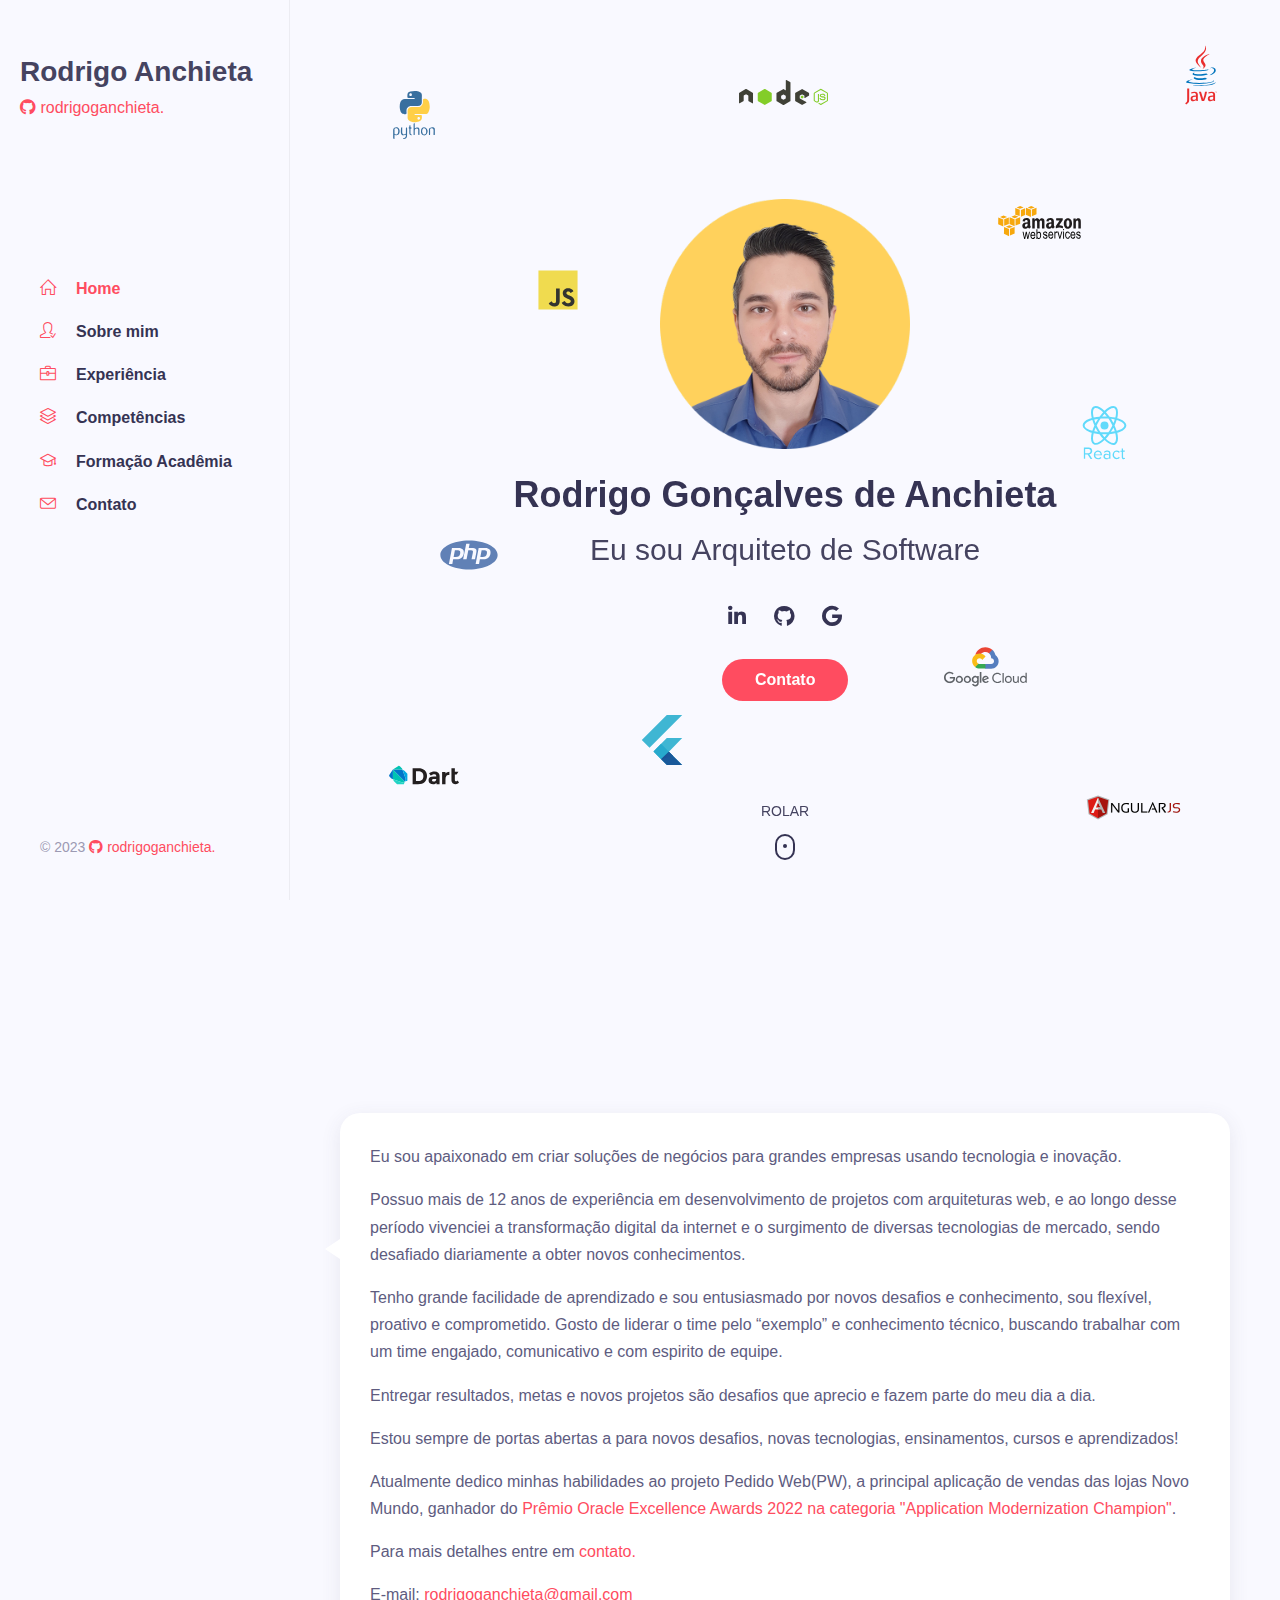
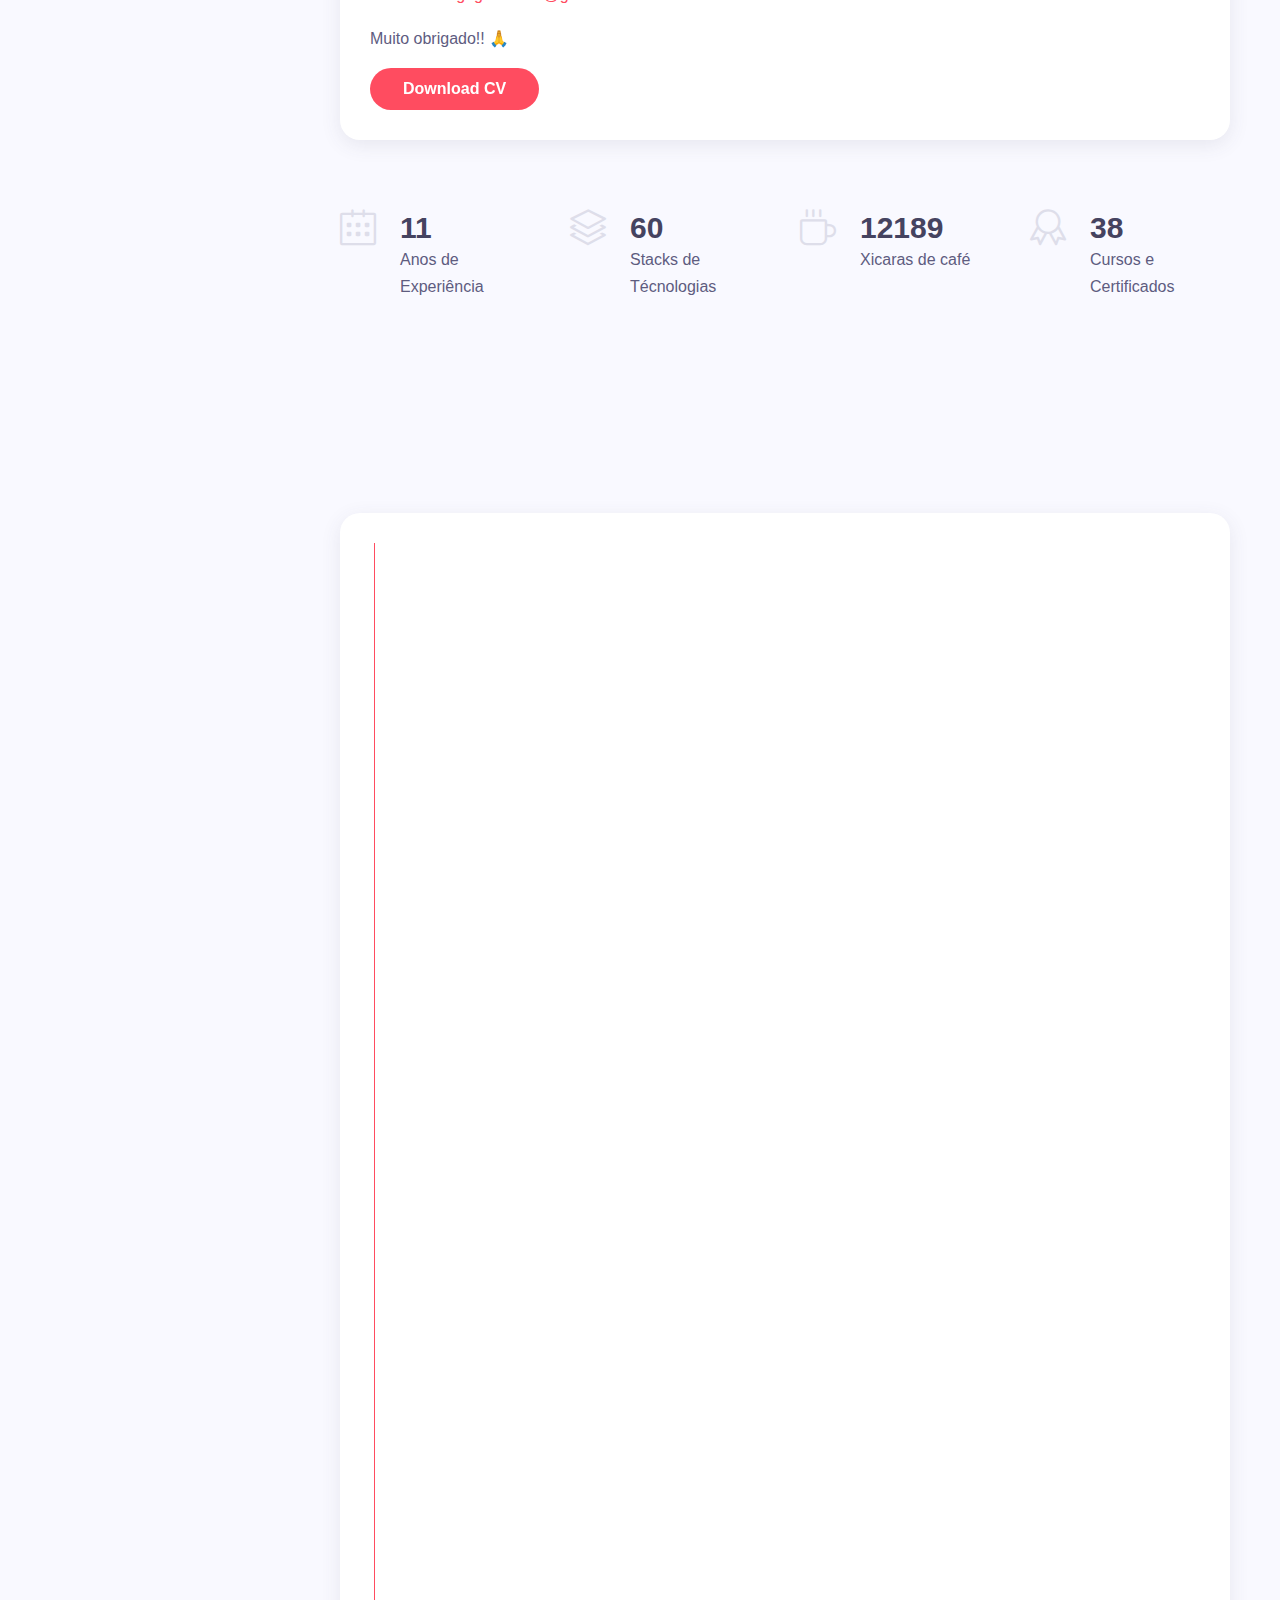
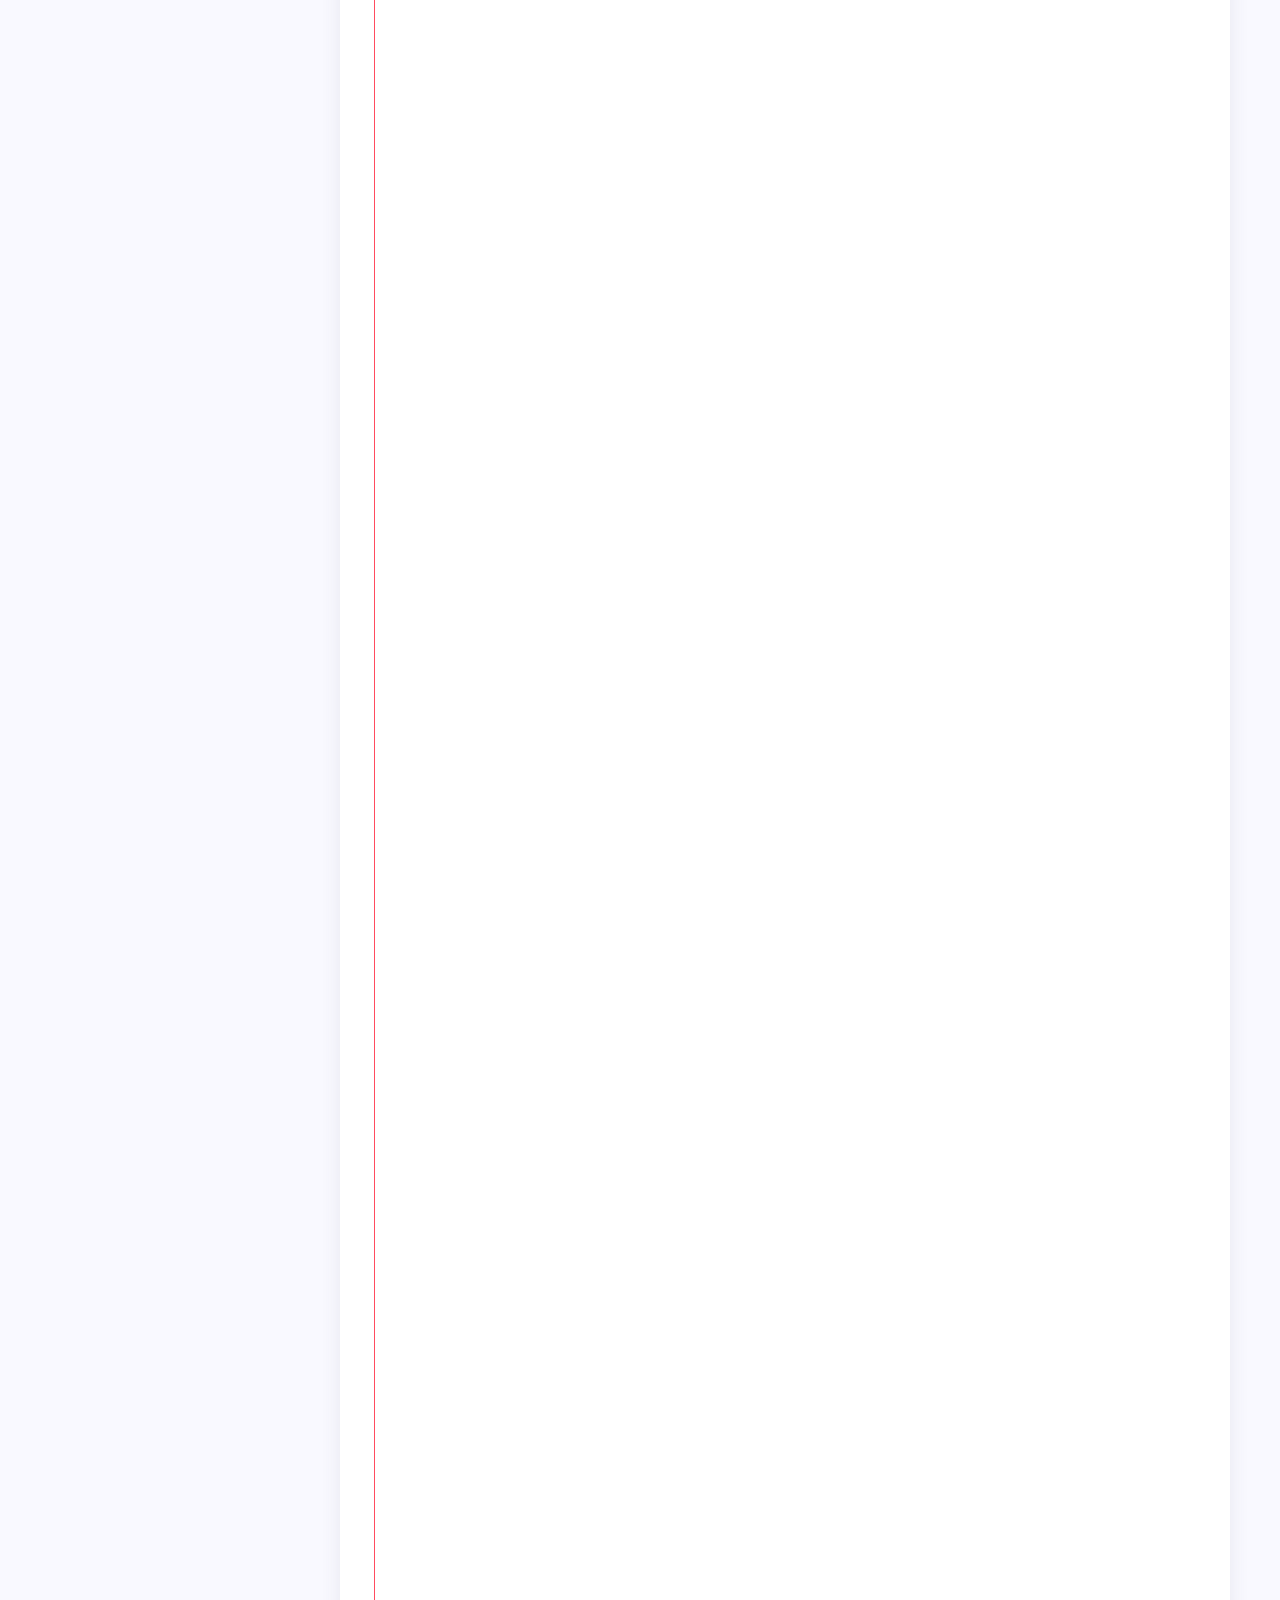
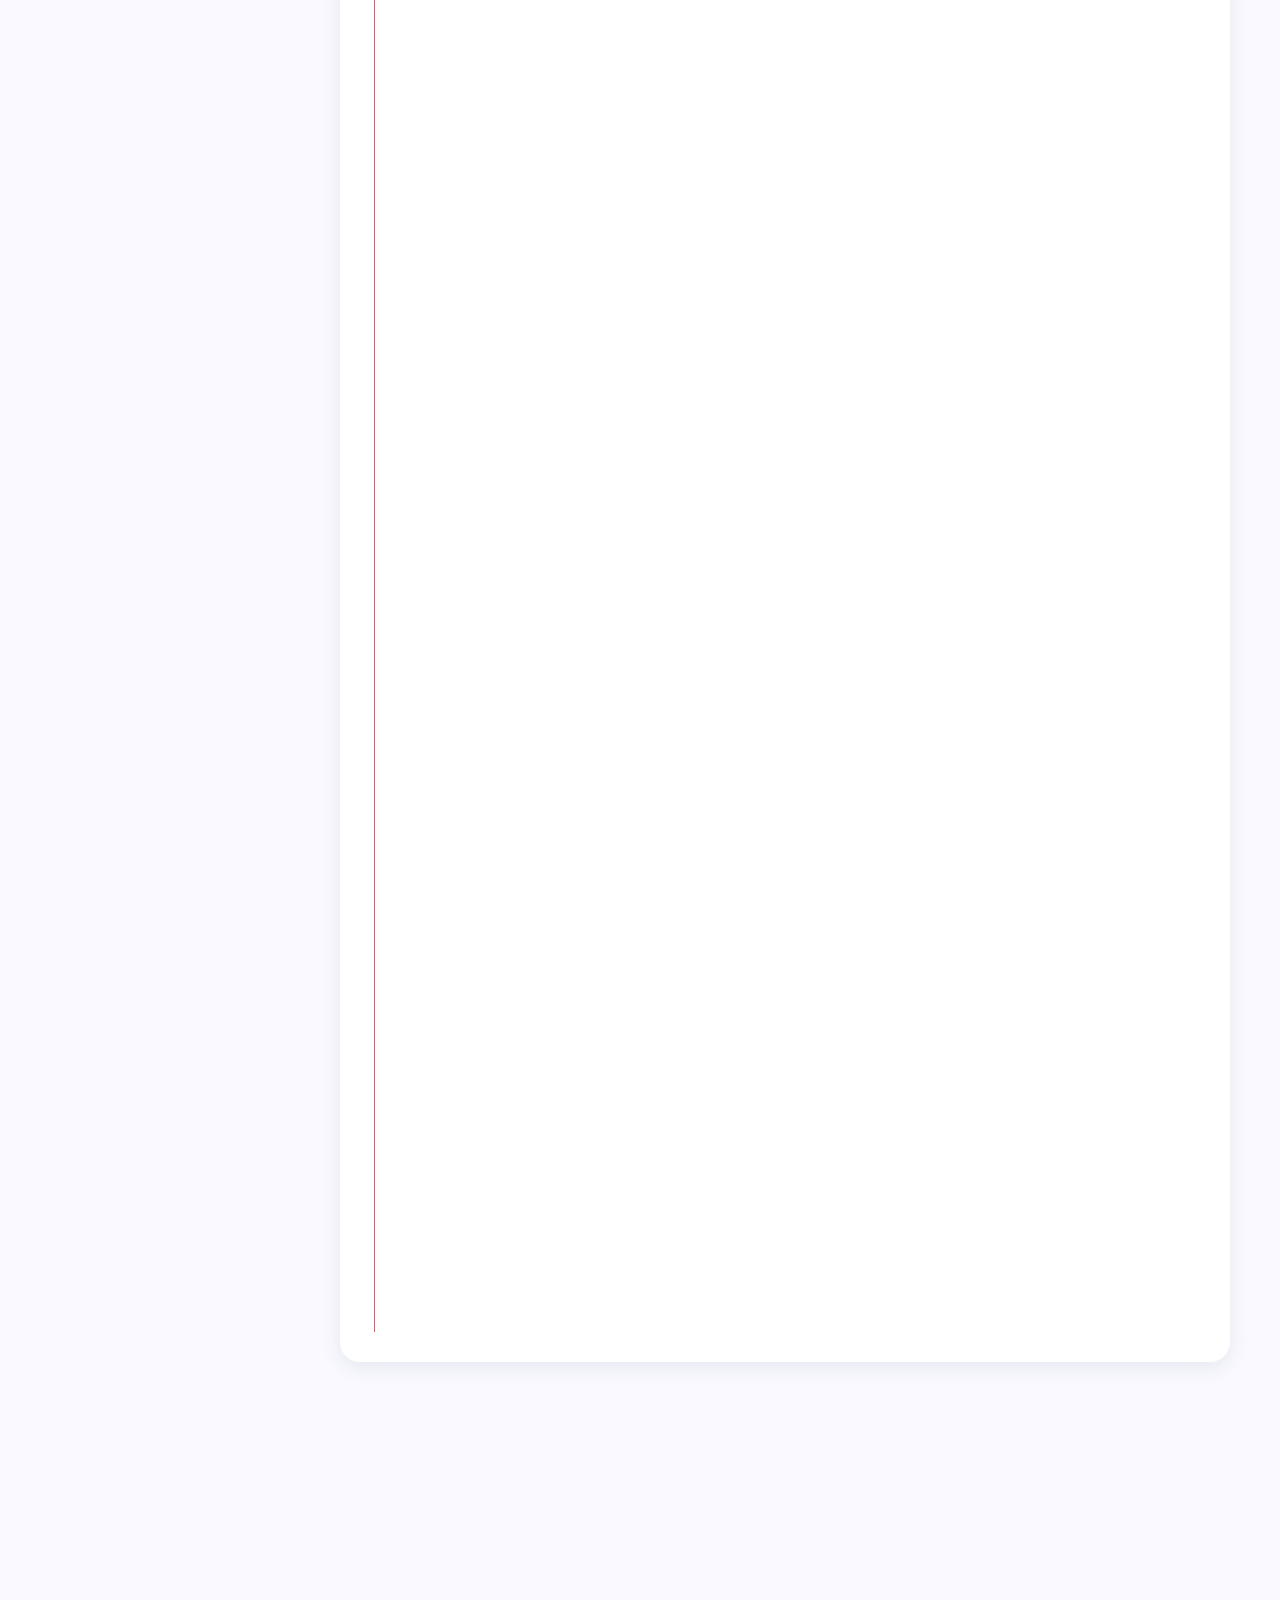
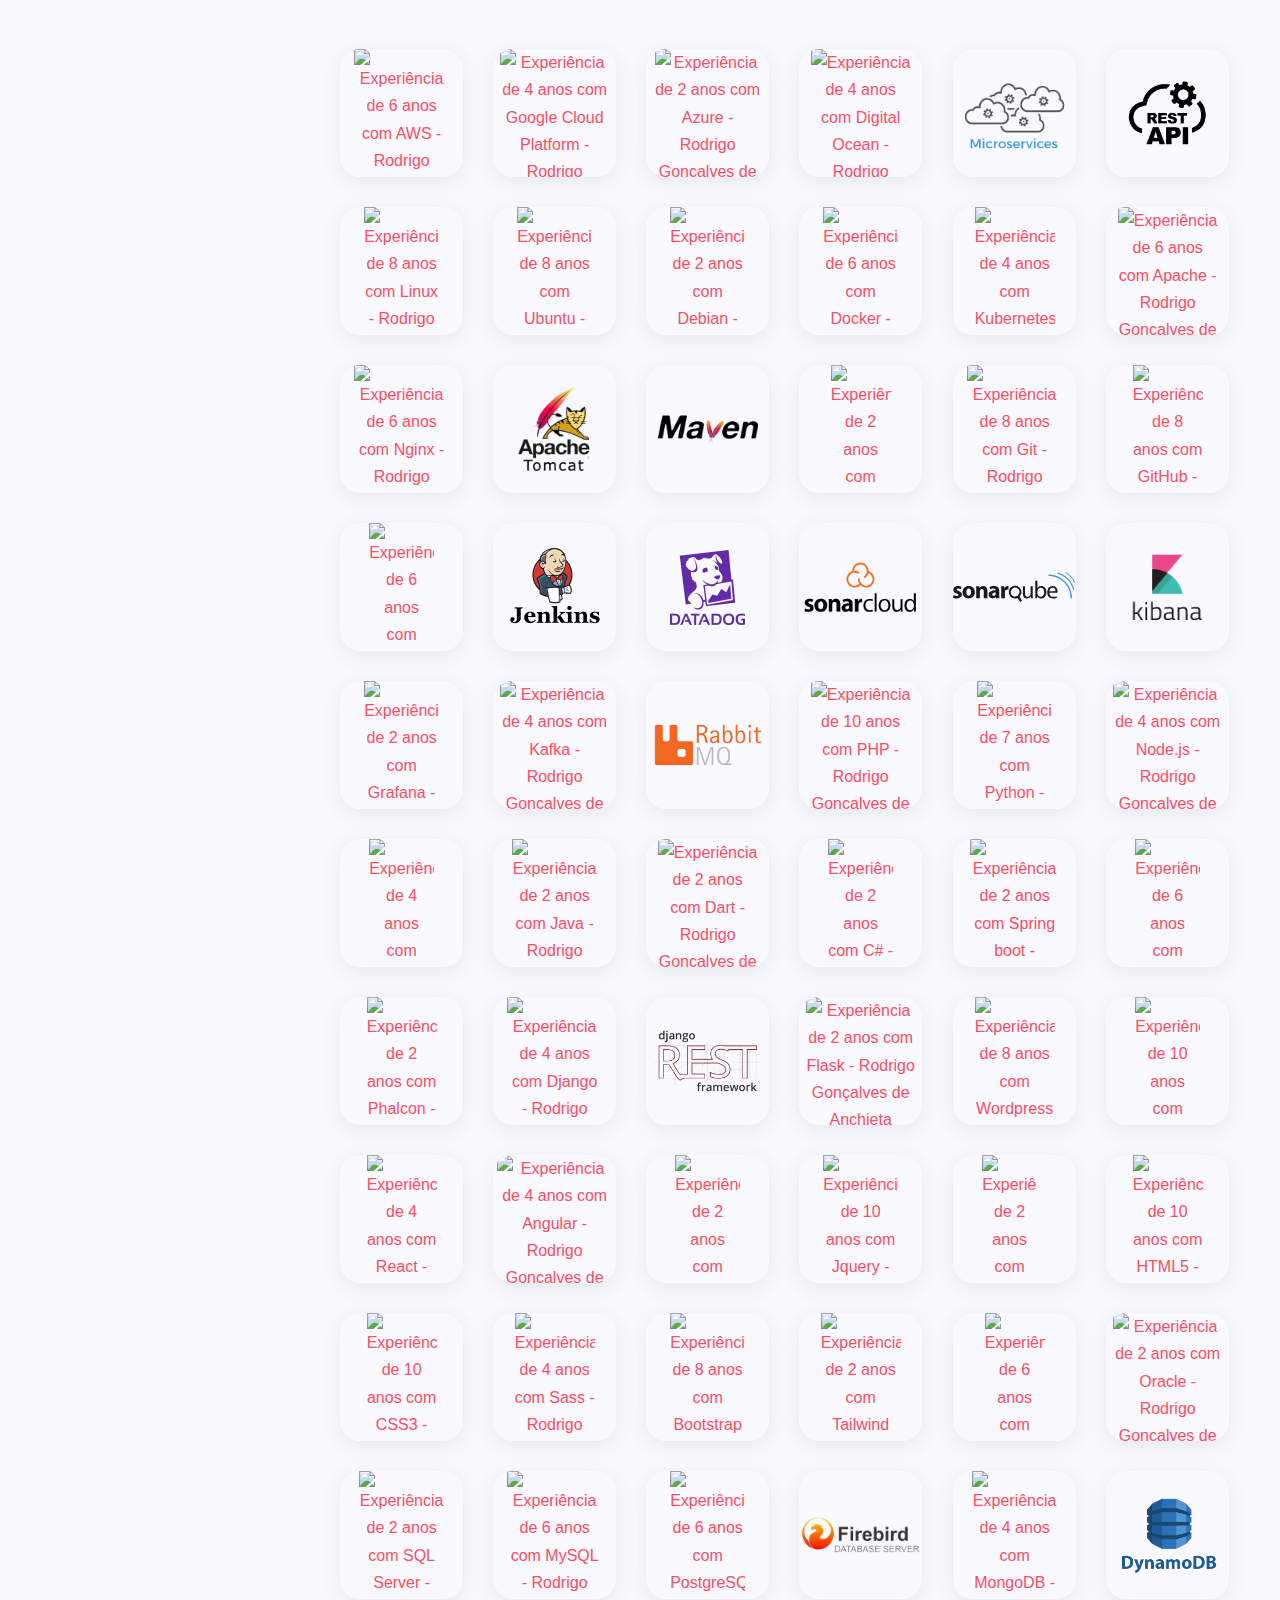
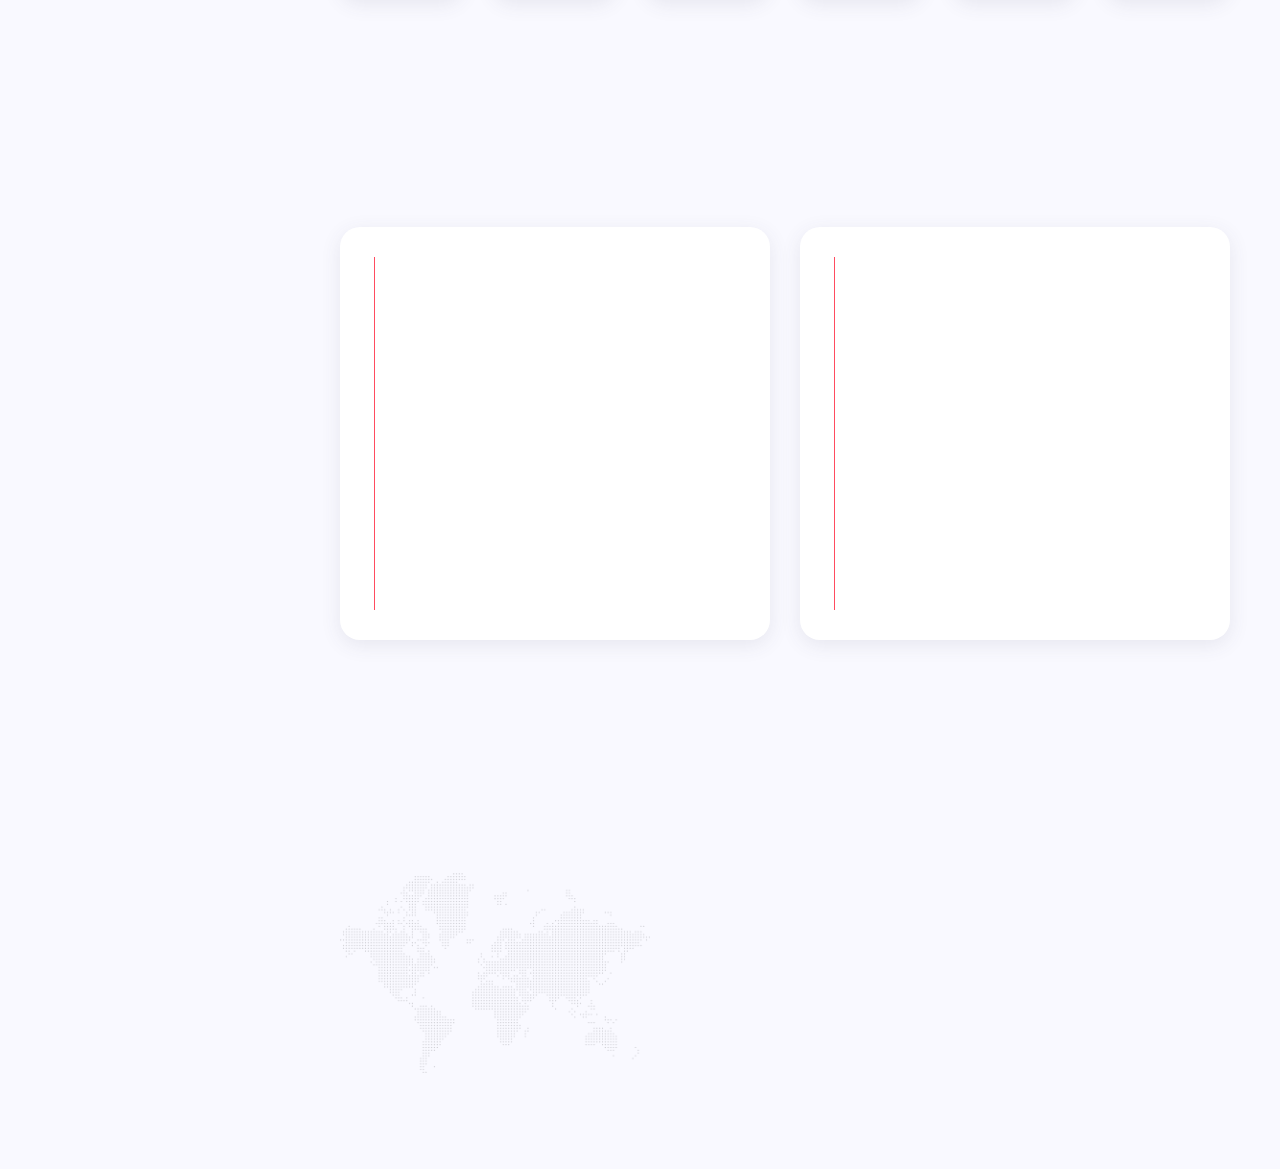
==== commit d5d03e12: "sobre" ====
--- a/index.html
+++ b/index.html
@@ -238,7 +238,7 @@
 							<div class="col-md-12">
 								<!-- about text -->
 								<p>Eu sou apaixonado em criar soluções de negócios para grandes empresas usando tecnologia e inovação.</p>
-								<p>Possuo mais de 10 anos de experiência em desenvolvimento de projetos com arquiteturas web, e ao longo desse período vivenciei a transformação digital da internet e o surgimento de diversas tecnologias de mercado, sendo desafiado diariamente a obter novos conhecimentos.</p>
+								<p>Possuo mais de 12 anos de experiência em desenvolvimento de projetos com arquiteturas web, e ao longo desse período vivenciei a transformação digital da internet e o surgimento de diversas tecnologias de mercado, sendo desafiado diariamente a obter novos conhecimentos.</p>
 								<p>Tenho grande facilidade de aprendizado e sou entusiasmado por novos desafios e conhecimento, sou flexível, proativo e comprometido. Gosto de liderar o time pelo “exemplo” e conhecimento técnico, buscando trabalhar com um time engajado, comunicativo e com espirito de equipe.</p>
 								<p>Entregar resultados, metas e novos projetos são desafios que aprecio e fazem parte do meu dia a dia.</p>
 								<p>Estou sempre de portas abertas a para novos desafios, novas tecnologias, ensinamentos, cursos e aprendizados!</p>
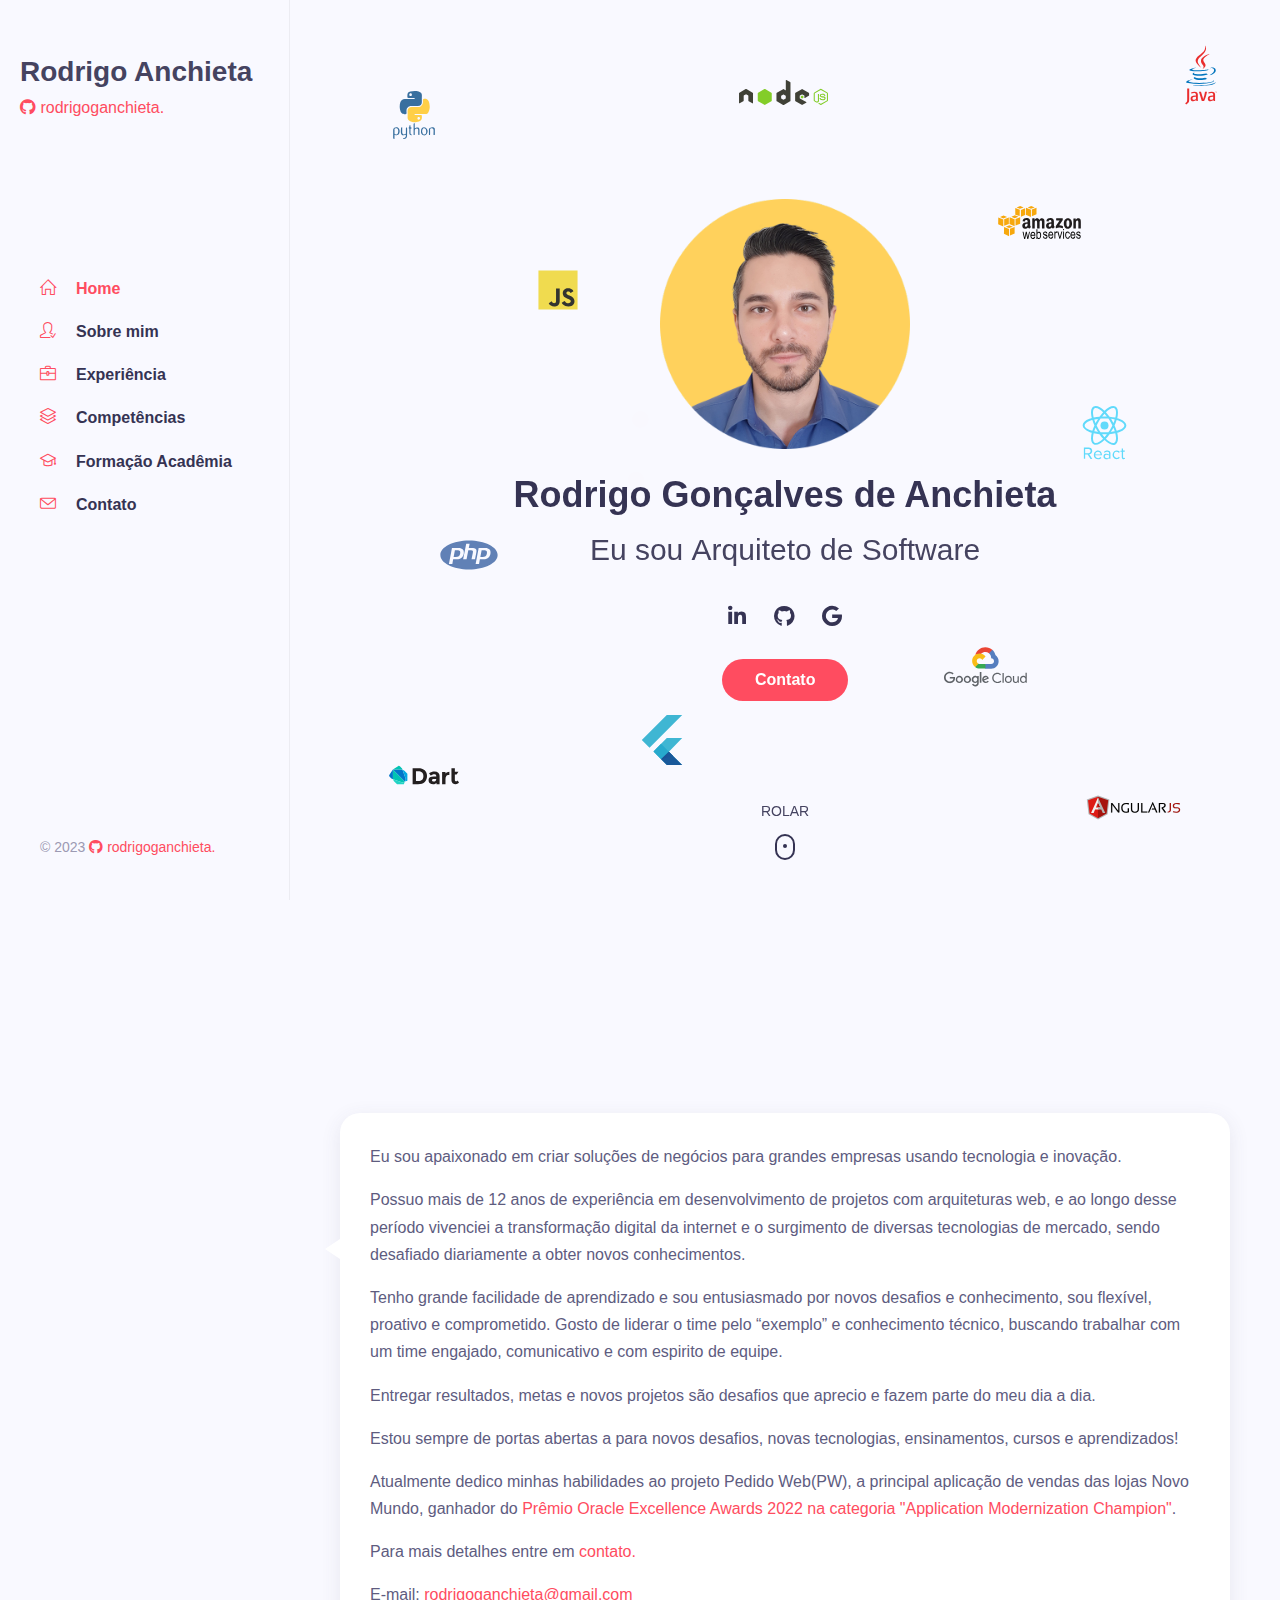
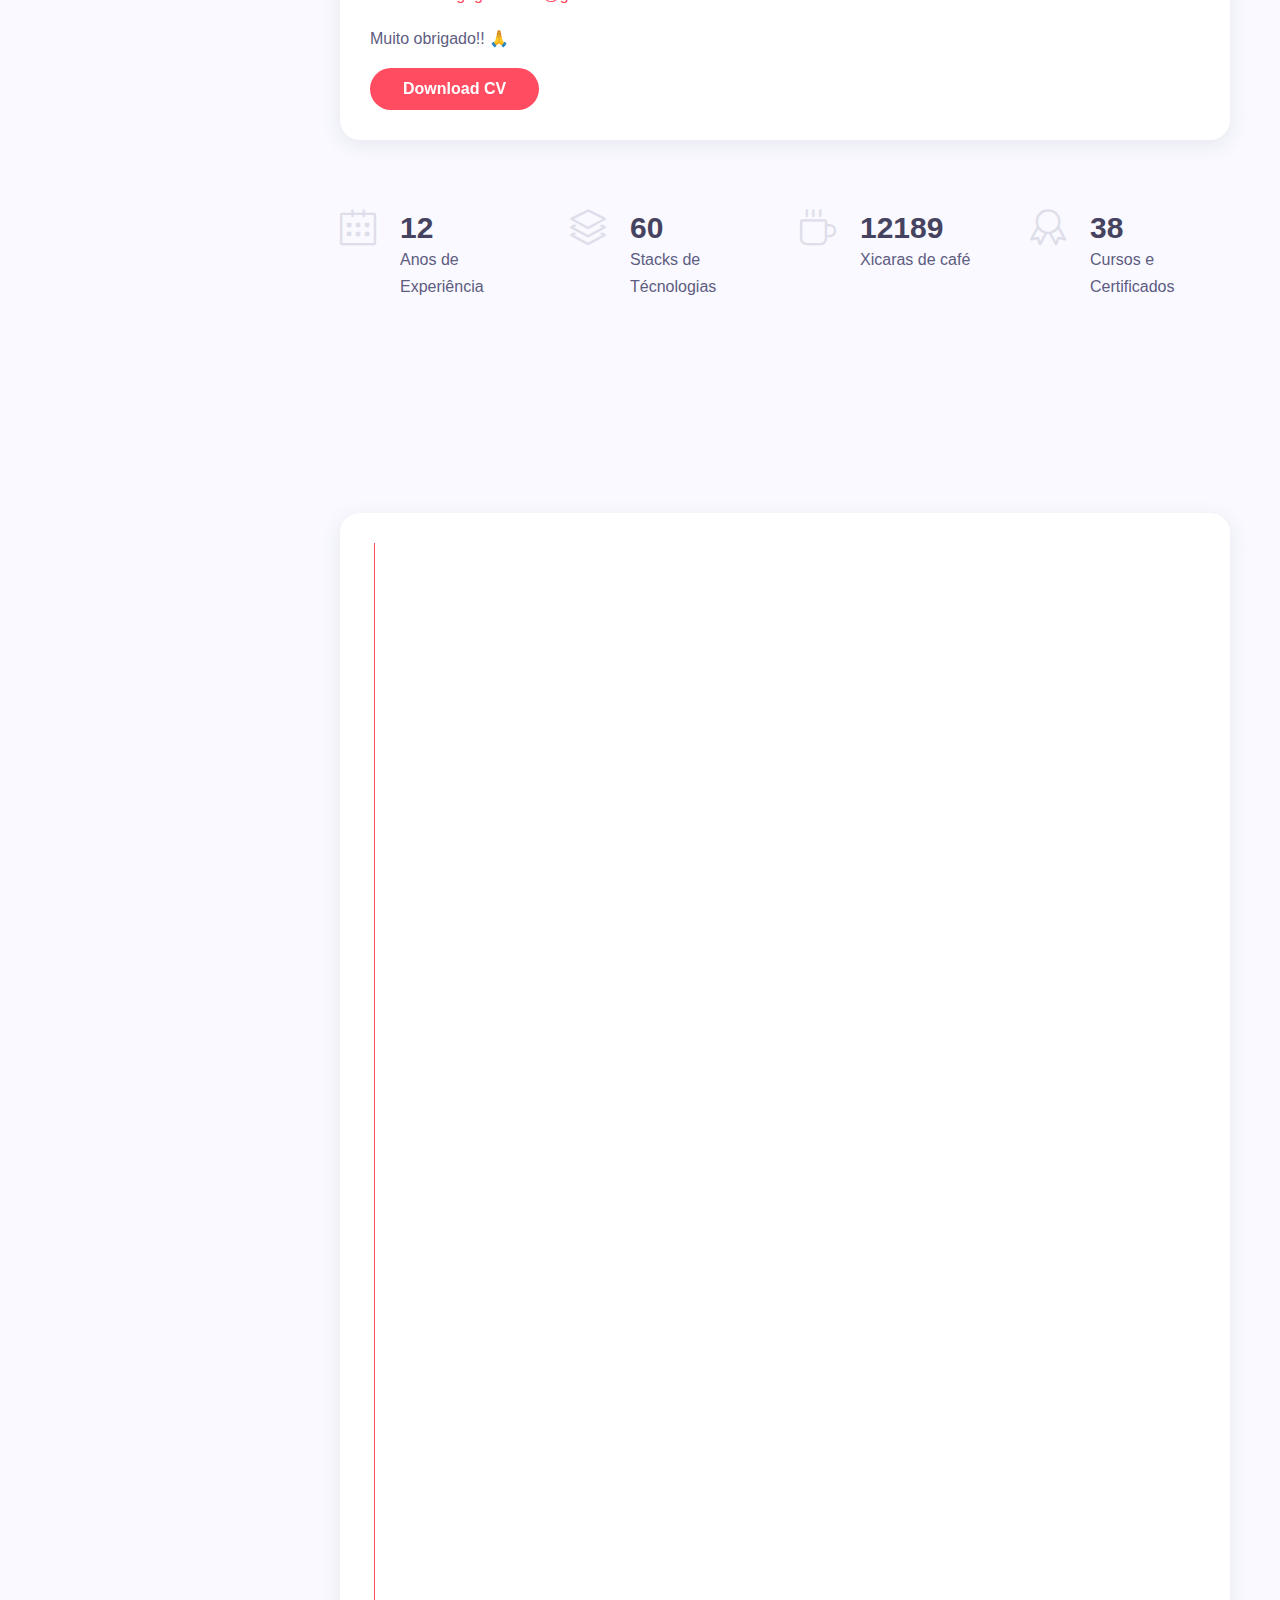
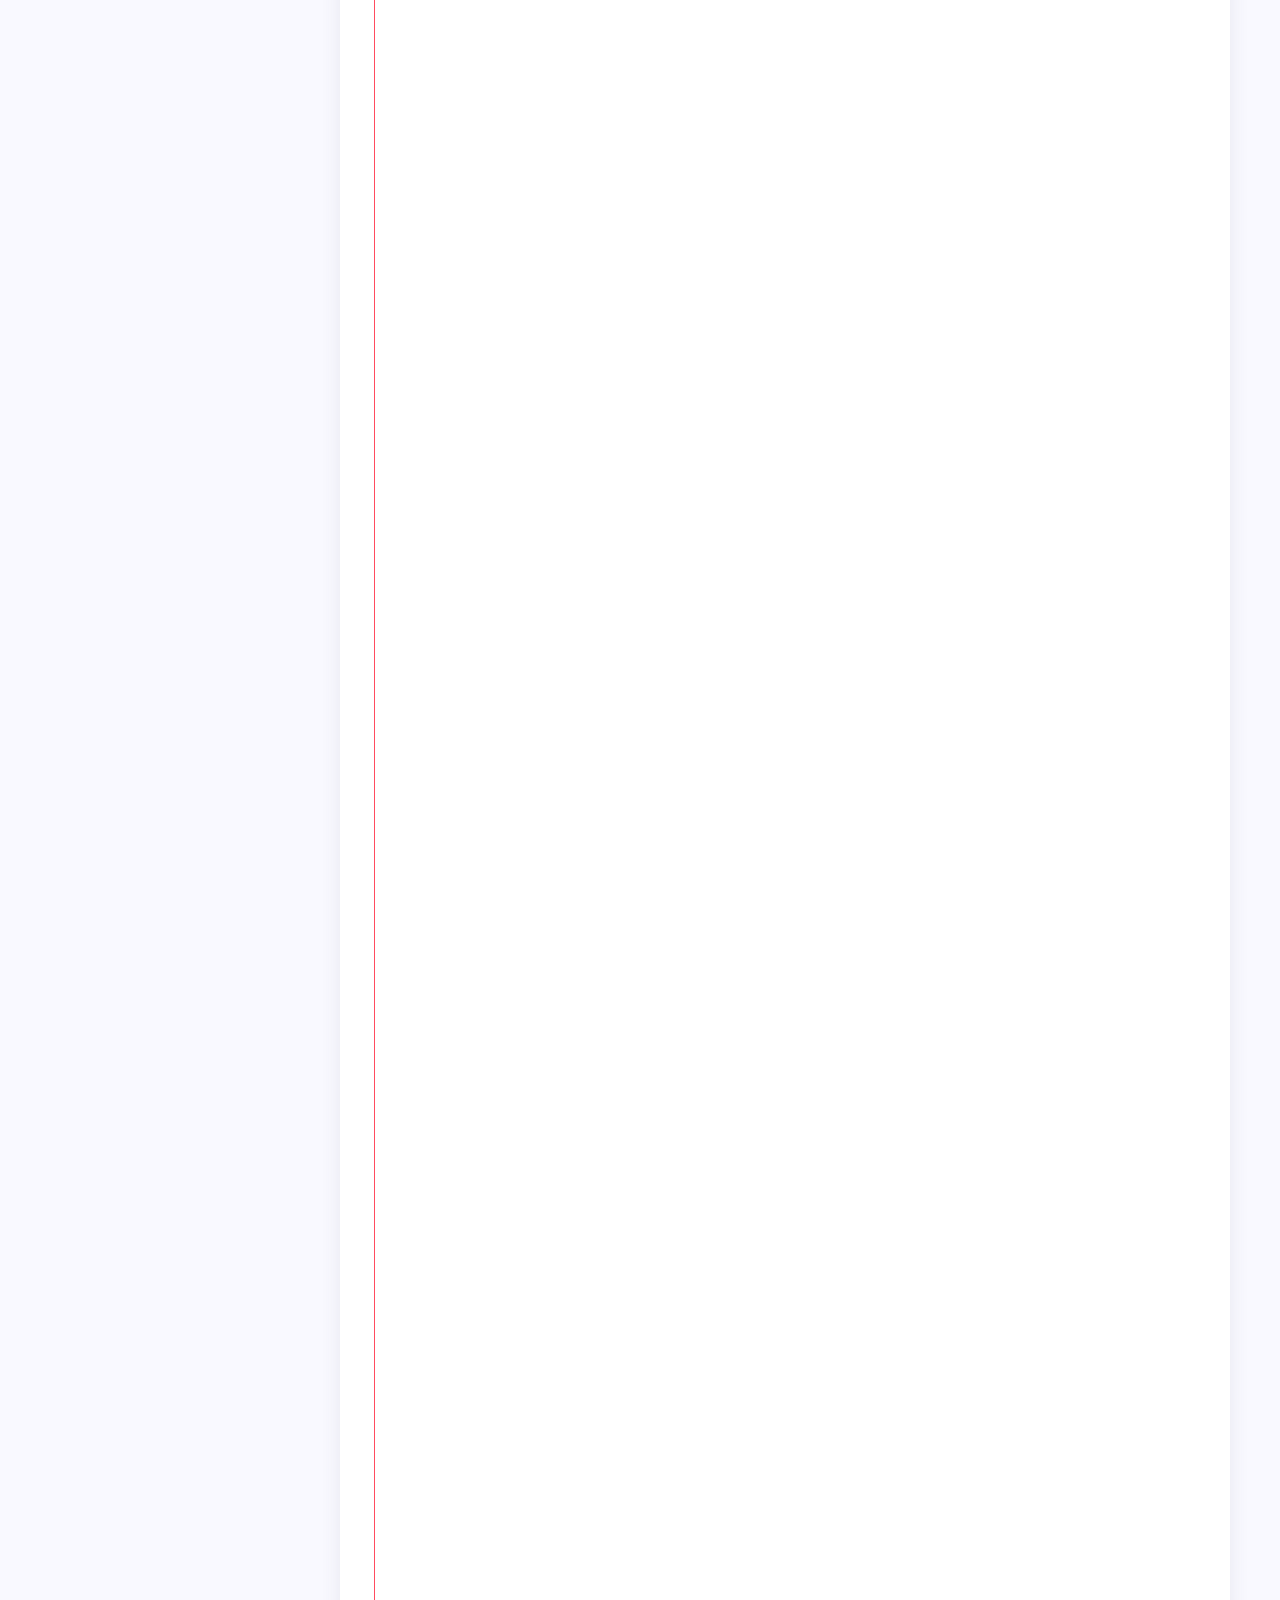
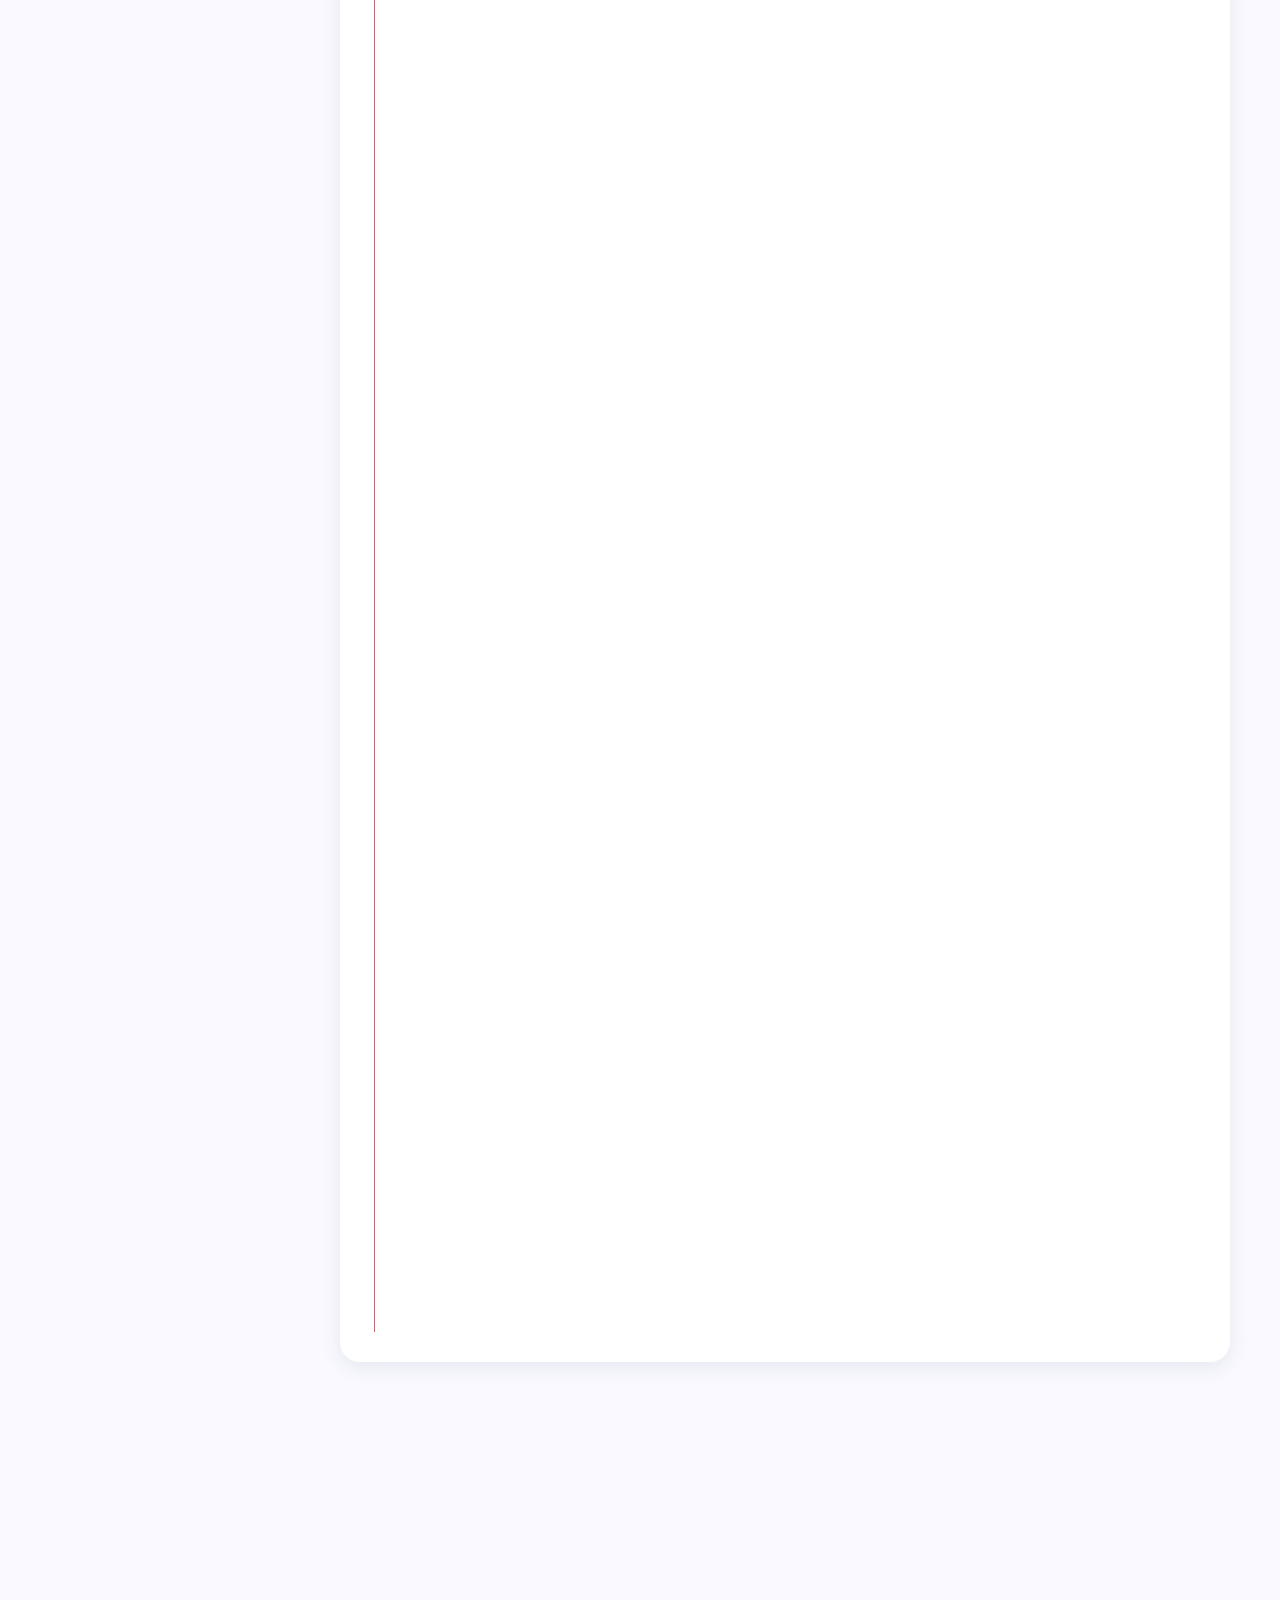
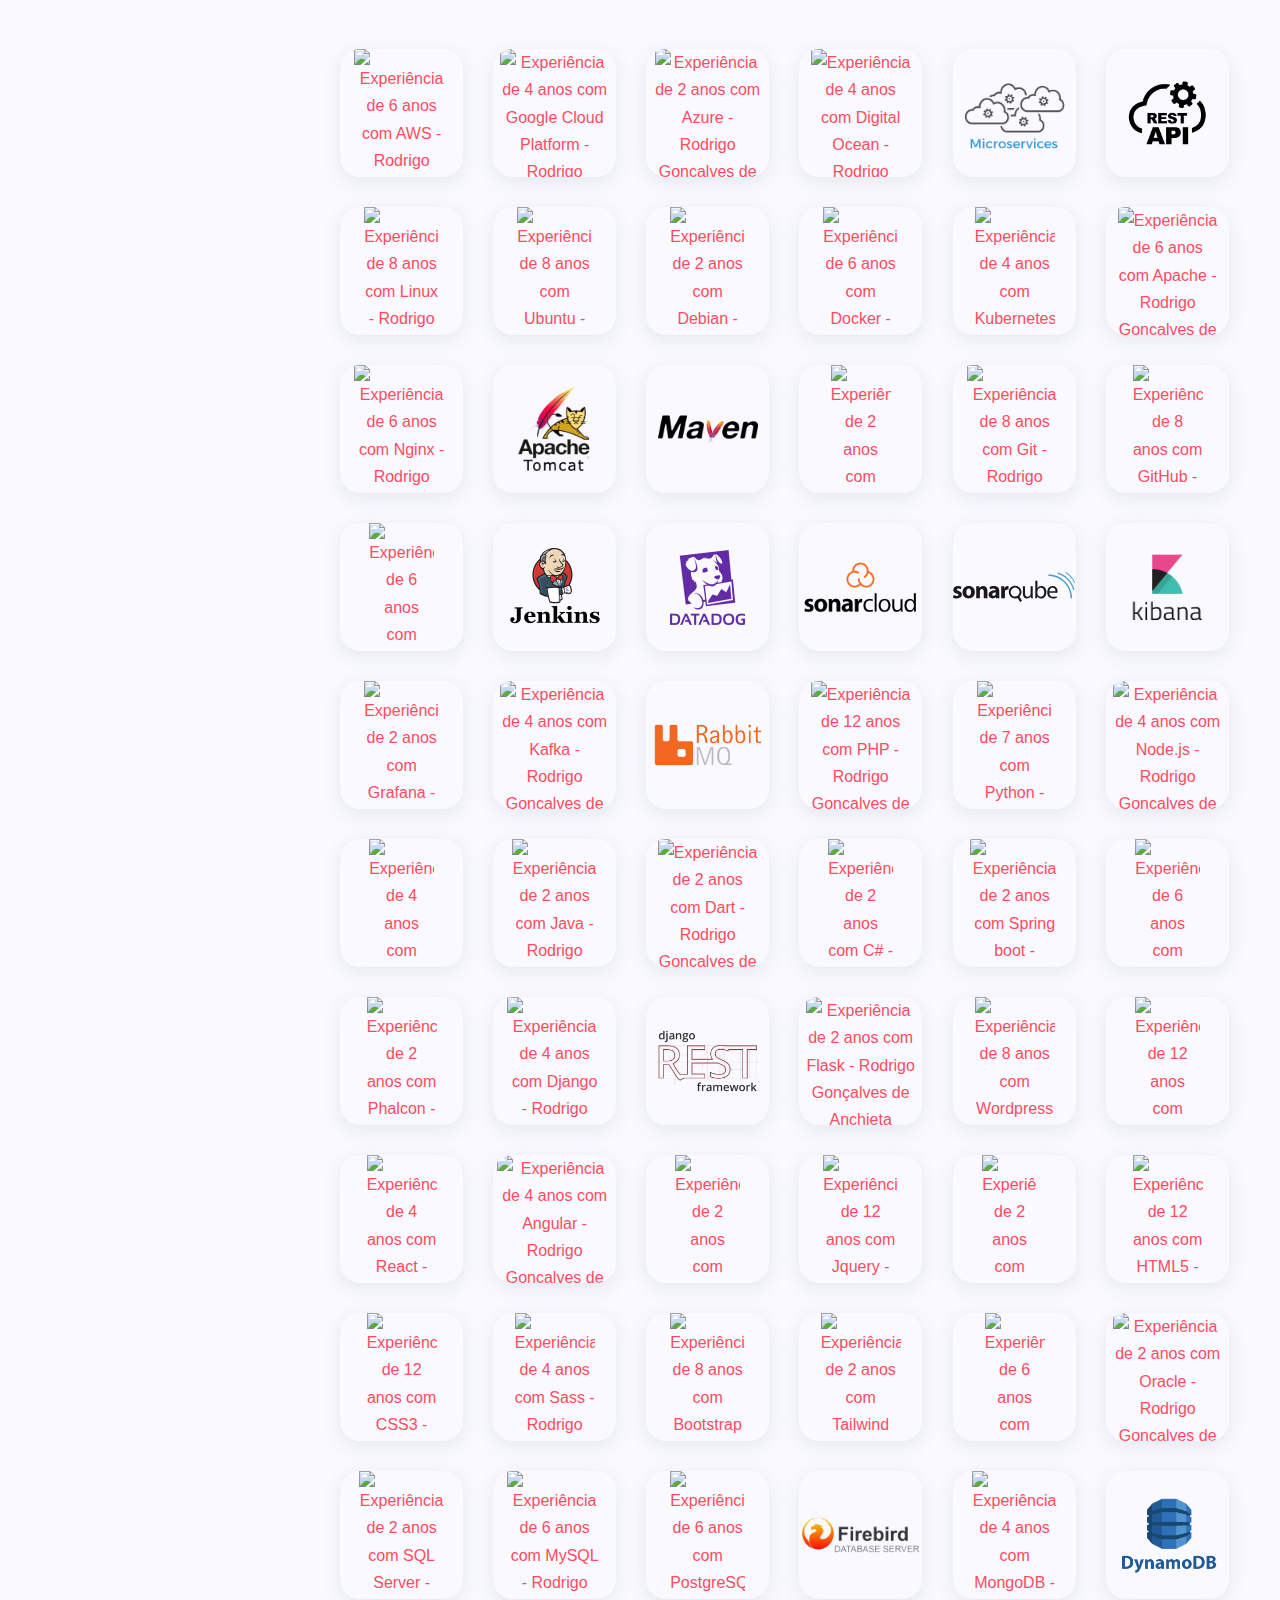
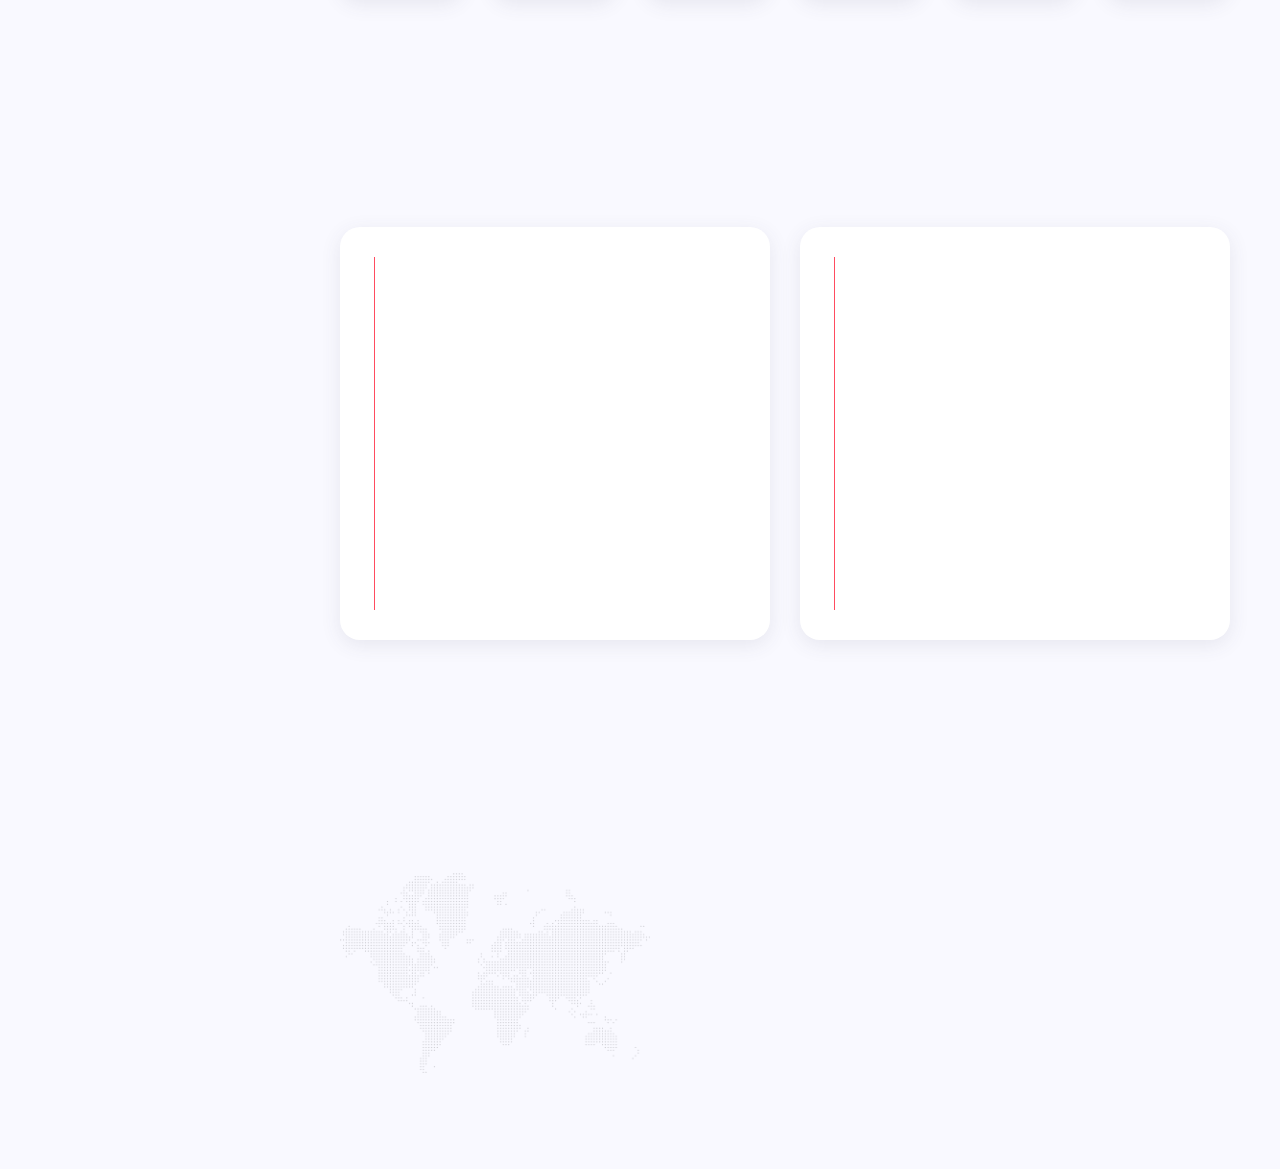
==== commit d727916d: "experiências" ====
--- a/index.html
+++ b/index.html
@@ -267,7 +267,7 @@
 					<div class="fact-item">
 						<span class="icon icon-calendar"></span>
 						<div class="details">
-							<h3 class="mb-0 mt-0 number"><em class="count">11</em></h3>
+							<h3 class="mb-0 mt-0 number"><em class="count">12</em></h3>
 							<p class="mb-0">Anos de Experiência</p>
 						</div>
 					</div>
@@ -1108,14 +1108,14 @@
 								<h4 class="title">11 anos de experiência</h4>
 							</div>
 							<div class="thumb">
-								<img width="100" height="100" alt="Experiência de 10 anos com PHP - Rodrigo Gonçalves de Anchieta" src="https://cdn.jsdelivr.net/gh/devicons/devicon/icons/php/php-plain.svg" />
+								<img width="100" height="100" alt="Experiência de 12 anos com PHP - Rodrigo Gonçalves de Anchieta" src="https://cdn.jsdelivr.net/gh/devicons/devicon/icons/php/php-plain.svg" />
 								<div class="mask"></div>
 							</div>
 						</div>
 					</a>
 					<div id="item-php" class="white-popup zoom-anim-dialog mfp-hide">
 						<div class="text-center">
-							<img width="350" height="350" alt="Experiência de 10 anos com PHP - Rodrigo Gonçalves de Anchieta" src="https://cdn.jsdelivr.net/gh/devicons/devicon/icons/php/php-plain.svg" />
+							<img width="350" height="350" alt="Experiência de 12 anos com PHP - Rodrigo Gonçalves de Anchieta" src="https://cdn.jsdelivr.net/gh/devicons/devicon/icons/php/php-plain.svg" />
 						</div>
 						<h2>Experiência de 11 anos com PHP</h2>
 					</div>
@@ -1416,14 +1416,14 @@
 								<h4 class="title">11 anos de experiência</h4>
 							</div>
 							<div class="thumb">
-								<img width="65" height="65" alt="Experiência de 10 anos com JavaScrip - Rodrigo Gonçalves de Anchieta" src="https://cdn.jsdelivr.net/gh/devicons/devicon/icons/javascript/javascript-original.svg" />
+								<img width="65" height="65" alt="Experiência de 12 anos com JavaScrip - Rodrigo Gonçalves de Anchieta" src="https://cdn.jsdelivr.net/gh/devicons/devicon/icons/javascript/javascript-original.svg" />
 								<div class="mask"></div>
 							</div>
 						</div>
 					</a>
 					<div id="item-javascrip" class="white-popup zoom-anim-dialog mfp-hide">
 						<div class="text-center">
-							<img width="290" height="290" alt="Experiência de 10 anos com JavaScrip - Rodrigo Gonçalves de Anchieta" src="https://cdn.jsdelivr.net/gh/devicons/devicon/icons/javascript/javascript-original.svg" />
+							<img width="290" height="290" alt="Experiência de 12 anos com JavaScrip - Rodrigo Gonçalves de Anchieta" src="https://cdn.jsdelivr.net/gh/devicons/devicon/icons/javascript/javascript-original.svg" />
 						</div>
 						<h2>Experiência de 11 anos com JavaScrip</h2>
 					</div>
@@ -1501,19 +1501,19 @@
 						<div class="portfolio-item rounded shadow-dark">
 							<div class="details">
 								<span class="term">Front-End</span>
-								<h4 class="title">11 anos de experiência</h4>
-							</div>
-							<div class="thumb">
-								<img width="75" height="75" alt="Experiência de 10 anos com Jquery - Rodrigo Gonçalves de Anchieta" src="https://cdn.jsdelivr.net/gh/devicons/devicon/icons/jquery/jquery-original-wordmark.svg" />
+								<h4 class="title">12 anos de experiência</h4>
+							</div>
+							<div class="thumb">
+								<img width="75" height="75" alt="Experiência de 12 anos com Jquery - Rodrigo Gonçalves de Anchieta" src="https://cdn.jsdelivr.net/gh/devicons/devicon/icons/jquery/jquery-original-wordmark.svg" />
 								<div class="mask"></div>
 							</div>
 						</div>
 					</a>
 					<div id="item-jquery" class="white-popup zoom-anim-dialog mfp-hide">
 						<div class="text-center">
-							<img width="290" height="290" alt="Experiência de 10 anos com Jquery - Rodrigo Gonçalves de Anchieta" src="https://cdn.jsdelivr.net/gh/devicons/devicon/icons/jquery/jquery-original-wordmark.svg" />
-						</div>
-						<h2>Experiência de 11 anos com Jquery</h2>
+							<img width="290" height="290" alt="Experiência de 12 anos com Jquery - Rodrigo Gonçalves de Anchieta" src="https://cdn.jsdelivr.net/gh/devicons/devicon/icons/jquery/jquery-original-wordmark.svg" />
+						</div>
+						<h2>Experiência de 12 anos com Jquery</h2>
 					</div>
 				</div>
 
@@ -1545,19 +1545,19 @@
 						<div class="portfolio-item rounded shadow-dark">
 							<div class="details">
 								<span class="term">Front-End</span>
-								<h4 class="title">11 anos de experiência</h4>
-							</div>
-							<div class="thumb">
-								<img width="70" height="70" alt="Experiência de 10 anos com HTML5 - Rodrigo Gonçalves de Anchieta" src="https://cdn.jsdelivr.net/gh/devicons/devicon/icons/html5/html5-original-wordmark.svg" />
+								<h4 class="title">12 anos de experiência</h4>
+							</div>
+							<div class="thumb">
+								<img width="70" height="70" alt="Experiência de 12 anos com HTML5 - Rodrigo Gonçalves de Anchieta" src="https://cdn.jsdelivr.net/gh/devicons/devicon/icons/html5/html5-original-wordmark.svg" />
 								<div class="mask"></div>
 							</div>
 						</div>
 					</a>
 					<div id="item-html5" class="white-popup zoom-anim-dialog mfp-hide">
 						<div class="text-center">
-							<img width="300" height="300" alt="Experiência de 4 anos com HTML5 - Rodrigo Gonçalves de Anchieta" src="https://cdn.jsdelivr.net/gh/devicons/devicon/icons/html5/html5-original-wordmark.svg" />
-						</div>
-						<h2>Experiência de 11 anos com HTML5</h2>
+							<img width="300" height="300" alt="Experiência de 12 anos com HTML5 - Rodrigo Gonçalves de Anchieta" src="https://cdn.jsdelivr.net/gh/devicons/devicon/icons/html5/html5-original-wordmark.svg" />
+						</div>
+						<h2>Experiência de 12 anos com HTML5</h2>
 					</div>
 				</div>
 
@@ -1570,16 +1570,16 @@
 								<h4 class="title">11 anos de experiência</h4>
 							</div>
 							<div class="thumb">
-								<img width="70" height="70" alt="Experiência de 10 anos com CSS3 - Rodrigo Gonçalves de Anchieta" src="https://cdn.jsdelivr.net/gh/devicons/devicon/icons/css3/css3-original-wordmark.svg" />
+								<img width="70" height="70" alt="Experiência de 12 anos com CSS3 - Rodrigo Gonçalves de Anchieta" src="https://cdn.jsdelivr.net/gh/devicons/devicon/icons/css3/css3-original-wordmark.svg" />
 								<div class="mask"></div>
 							</div>
 						</div>
 					</a>
 					<div id="item-css3" class="white-popup zoom-anim-dialog mfp-hide">
 						<div class="text-center">
-							<img width="300" height="300" alt="Experiência de 10 anos com CSS3 - Rodrigo Gonçalves de Anchieta" src="https://cdn.jsdelivr.net/gh/devicons/devicon/icons/css3/css3-original-wordmark.svg" />
-						</div>
-						<h2>Experiência de 11 anos com CSS3</h2>
+							<img width="300" height="300" alt="Experiência de 12 anos com CSS3 - Rodrigo Gonçalves de Anchieta" src="https://cdn.jsdelivr.net/gh/devicons/devicon/icons/css3/css3-original-wordmark.svg" />
+						</div>
+						<h2>Experiência de 12 anos com CSS3</h2>
 					</div>
 				</div>
 
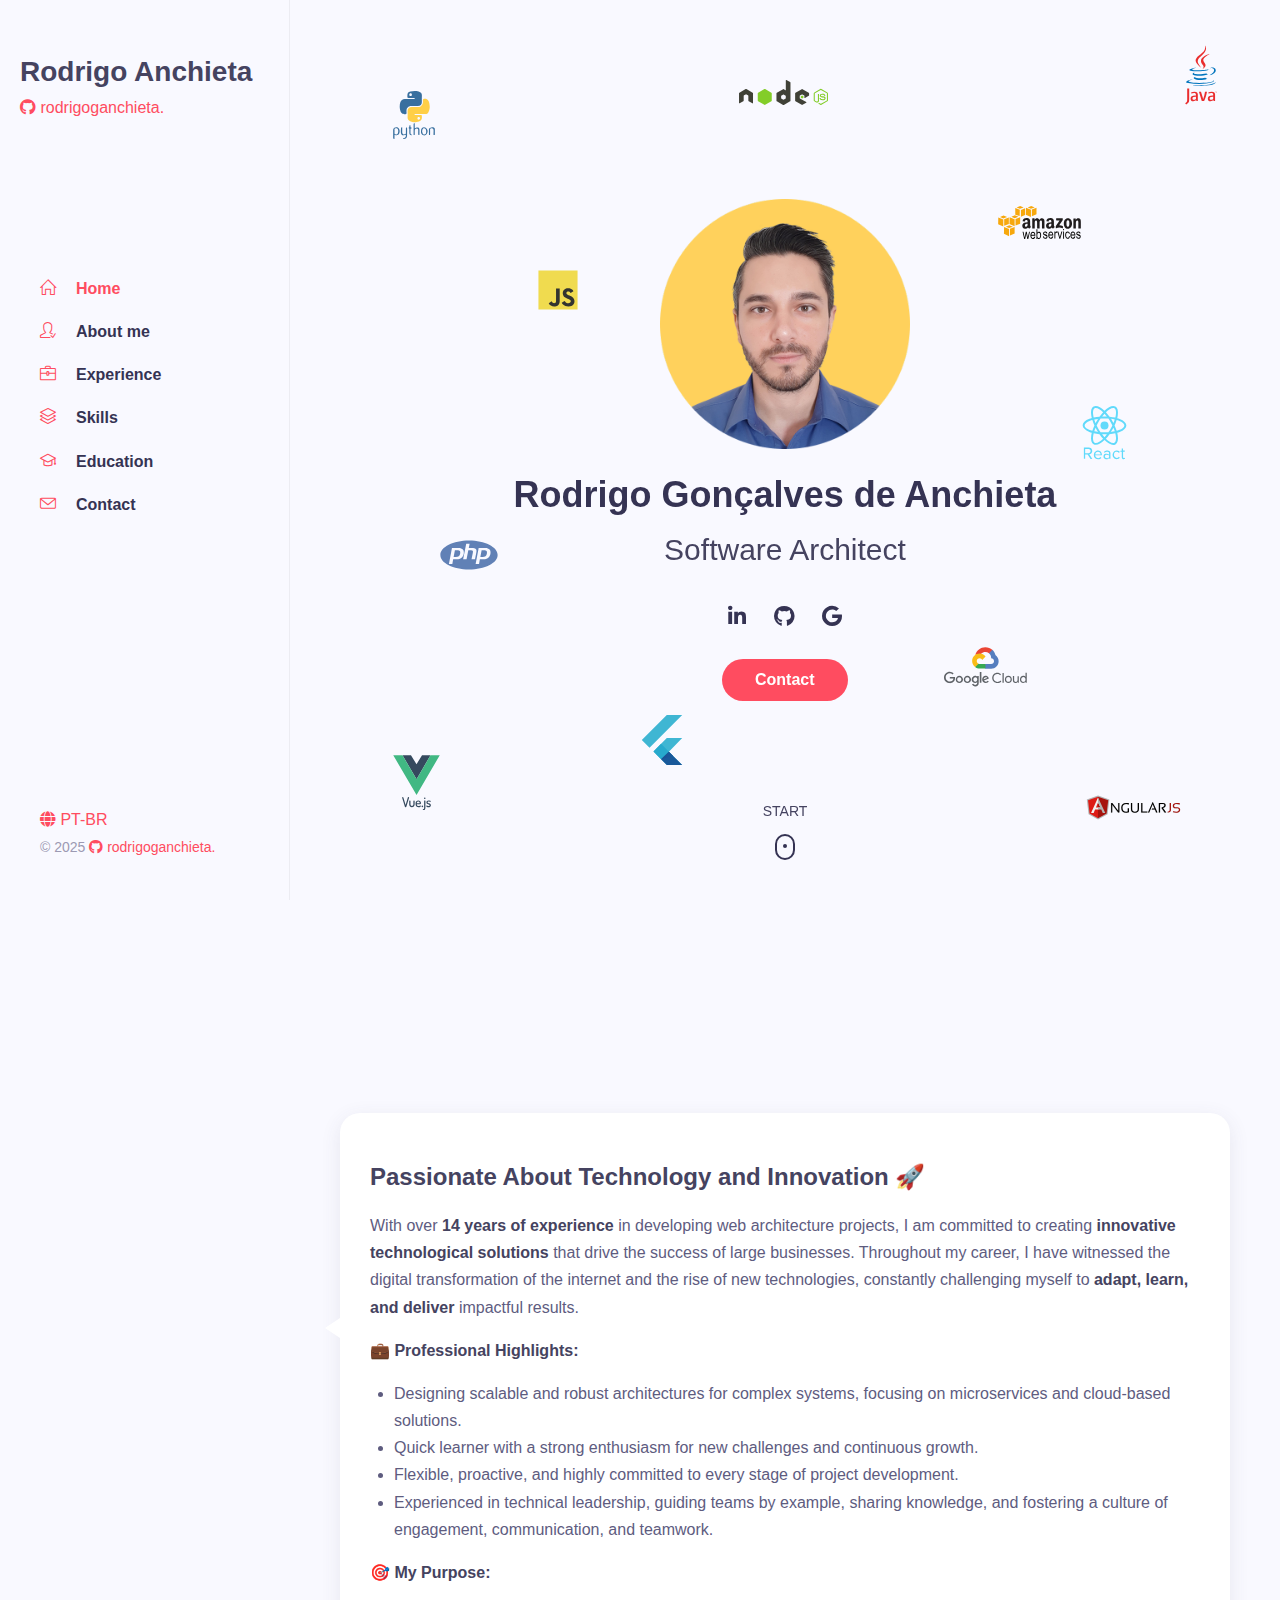
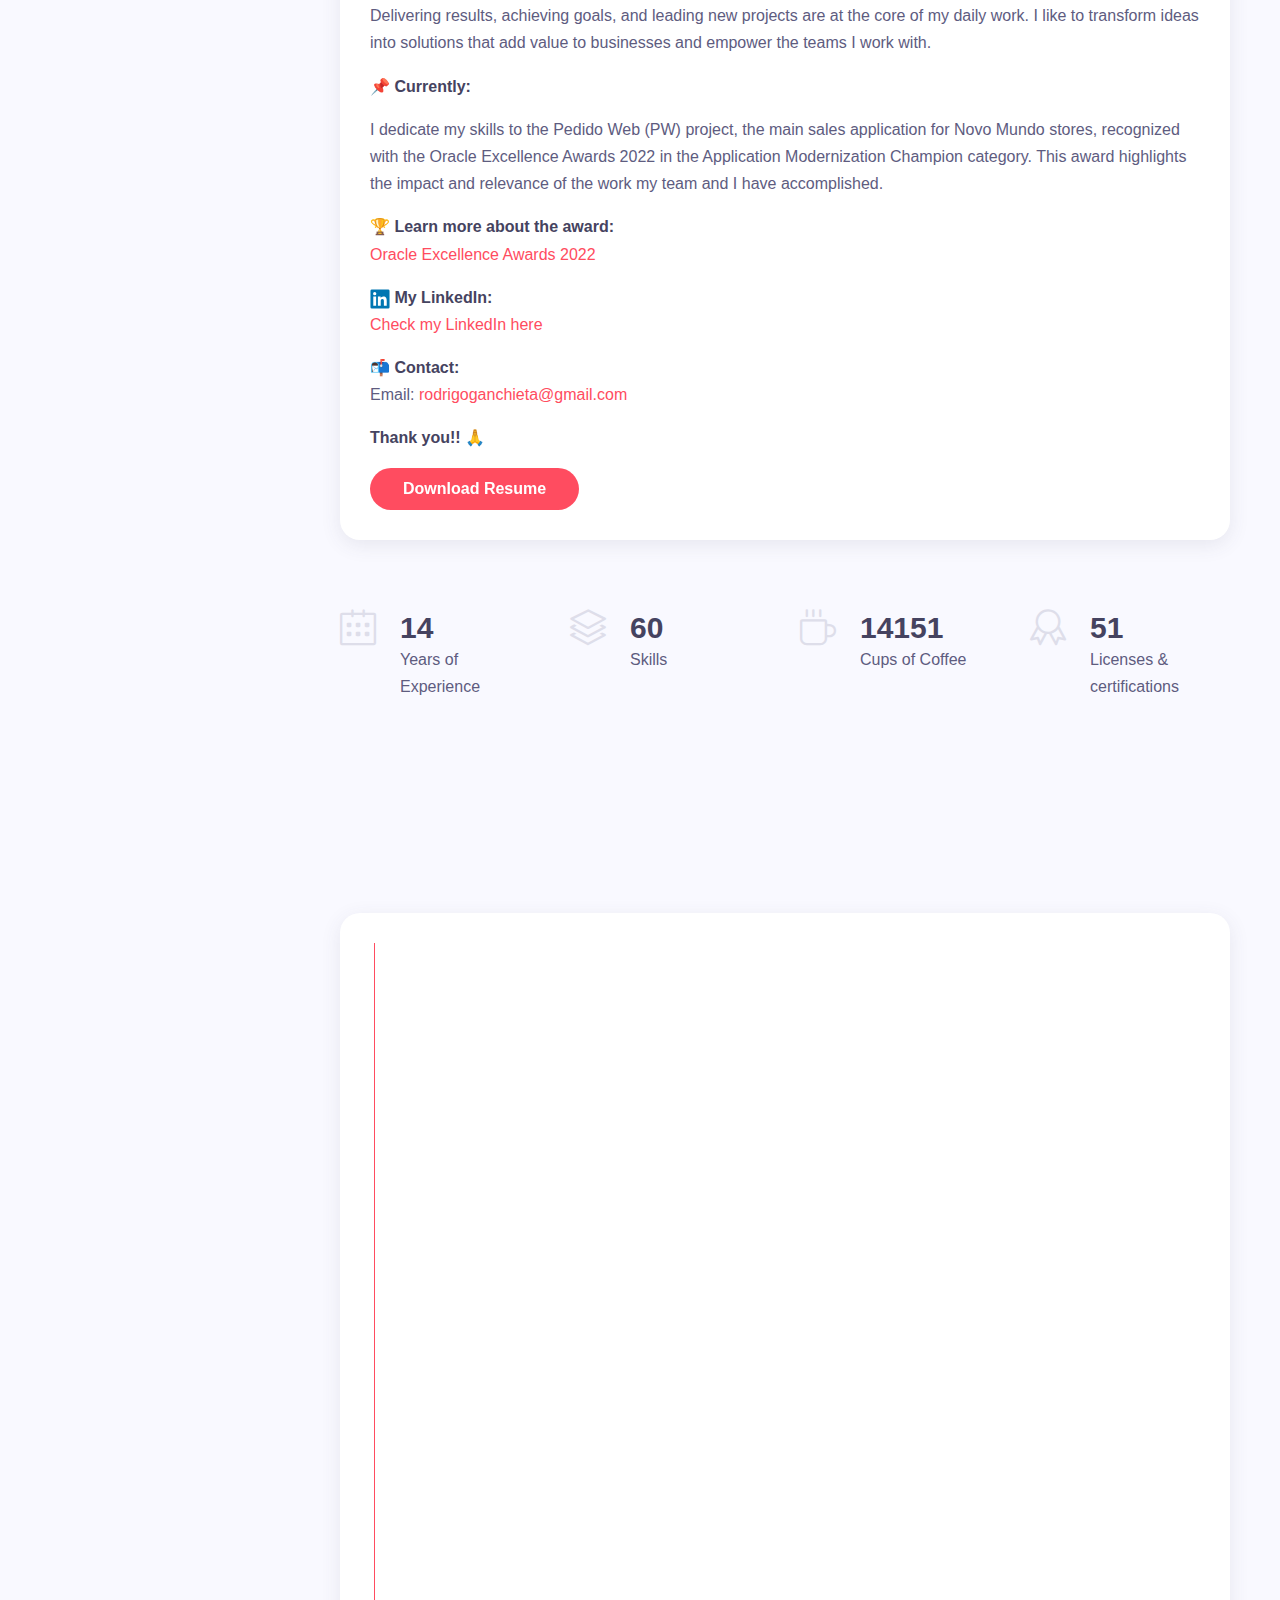
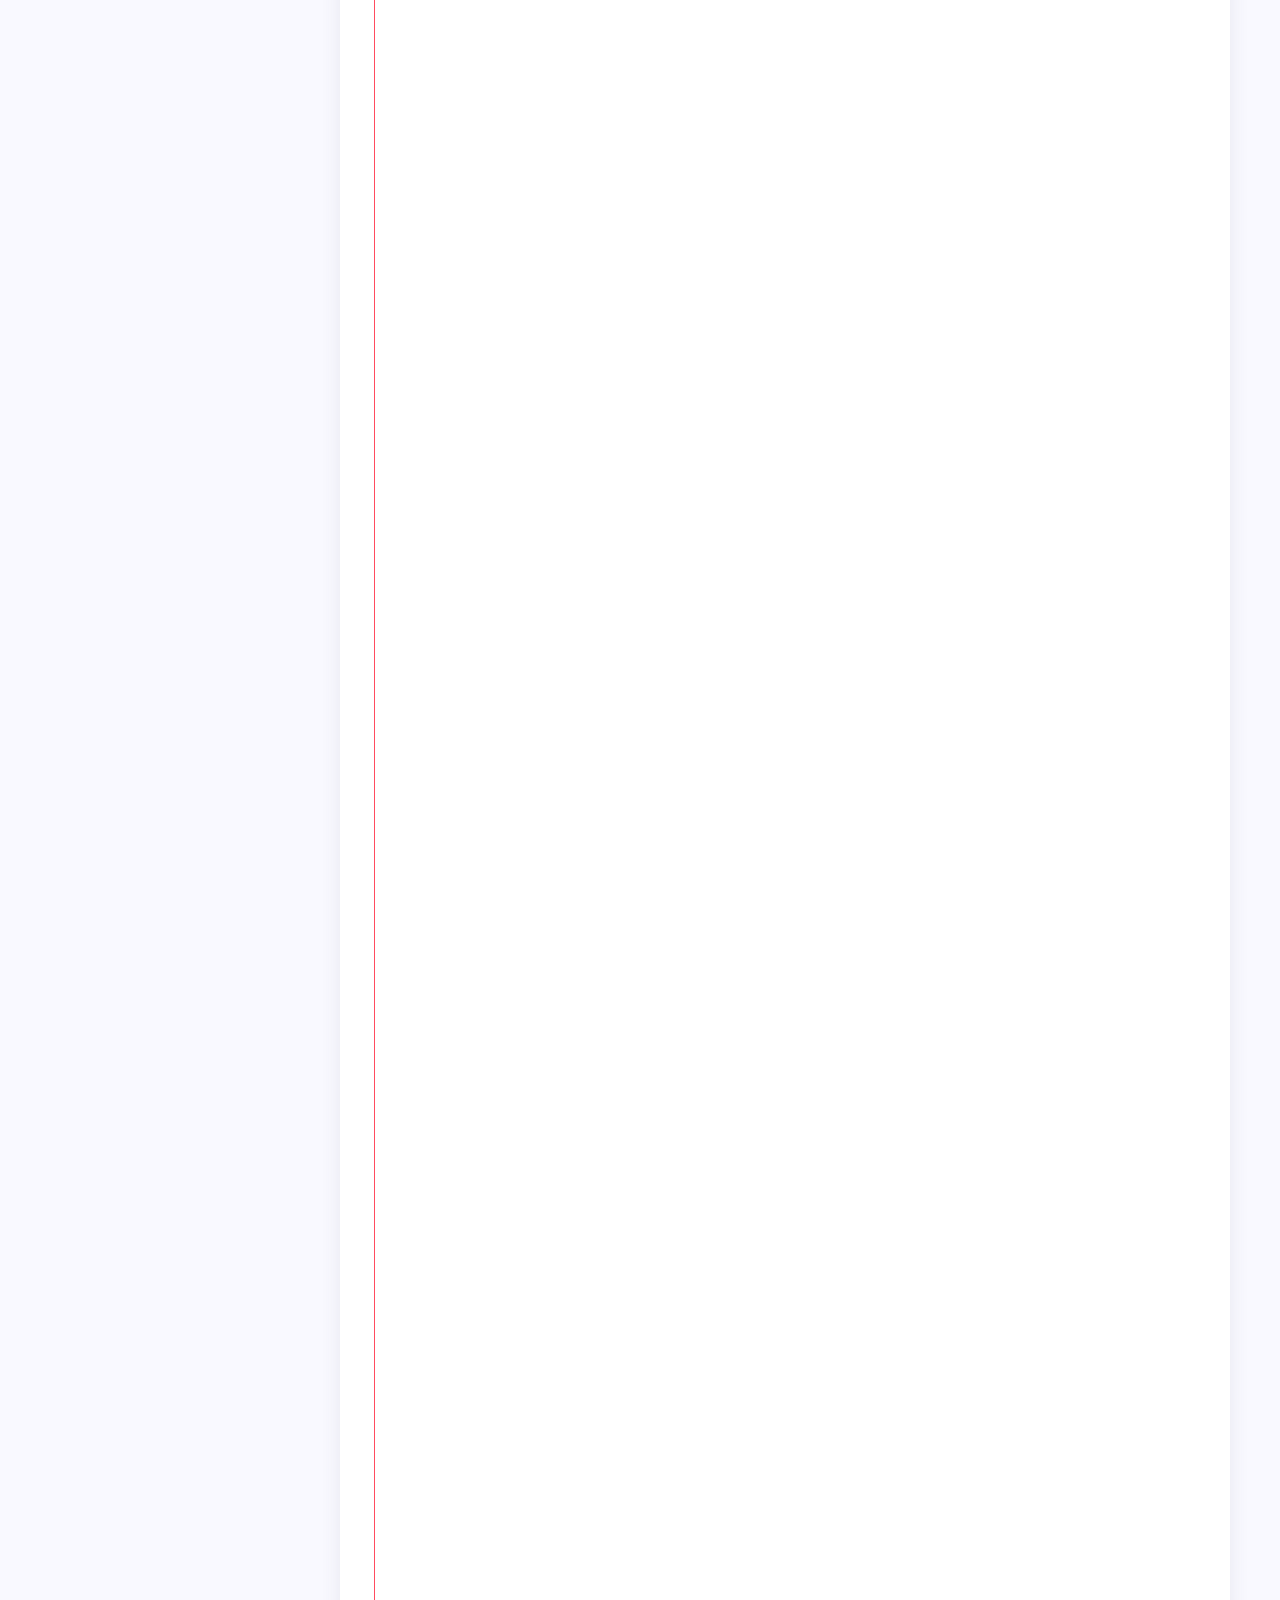
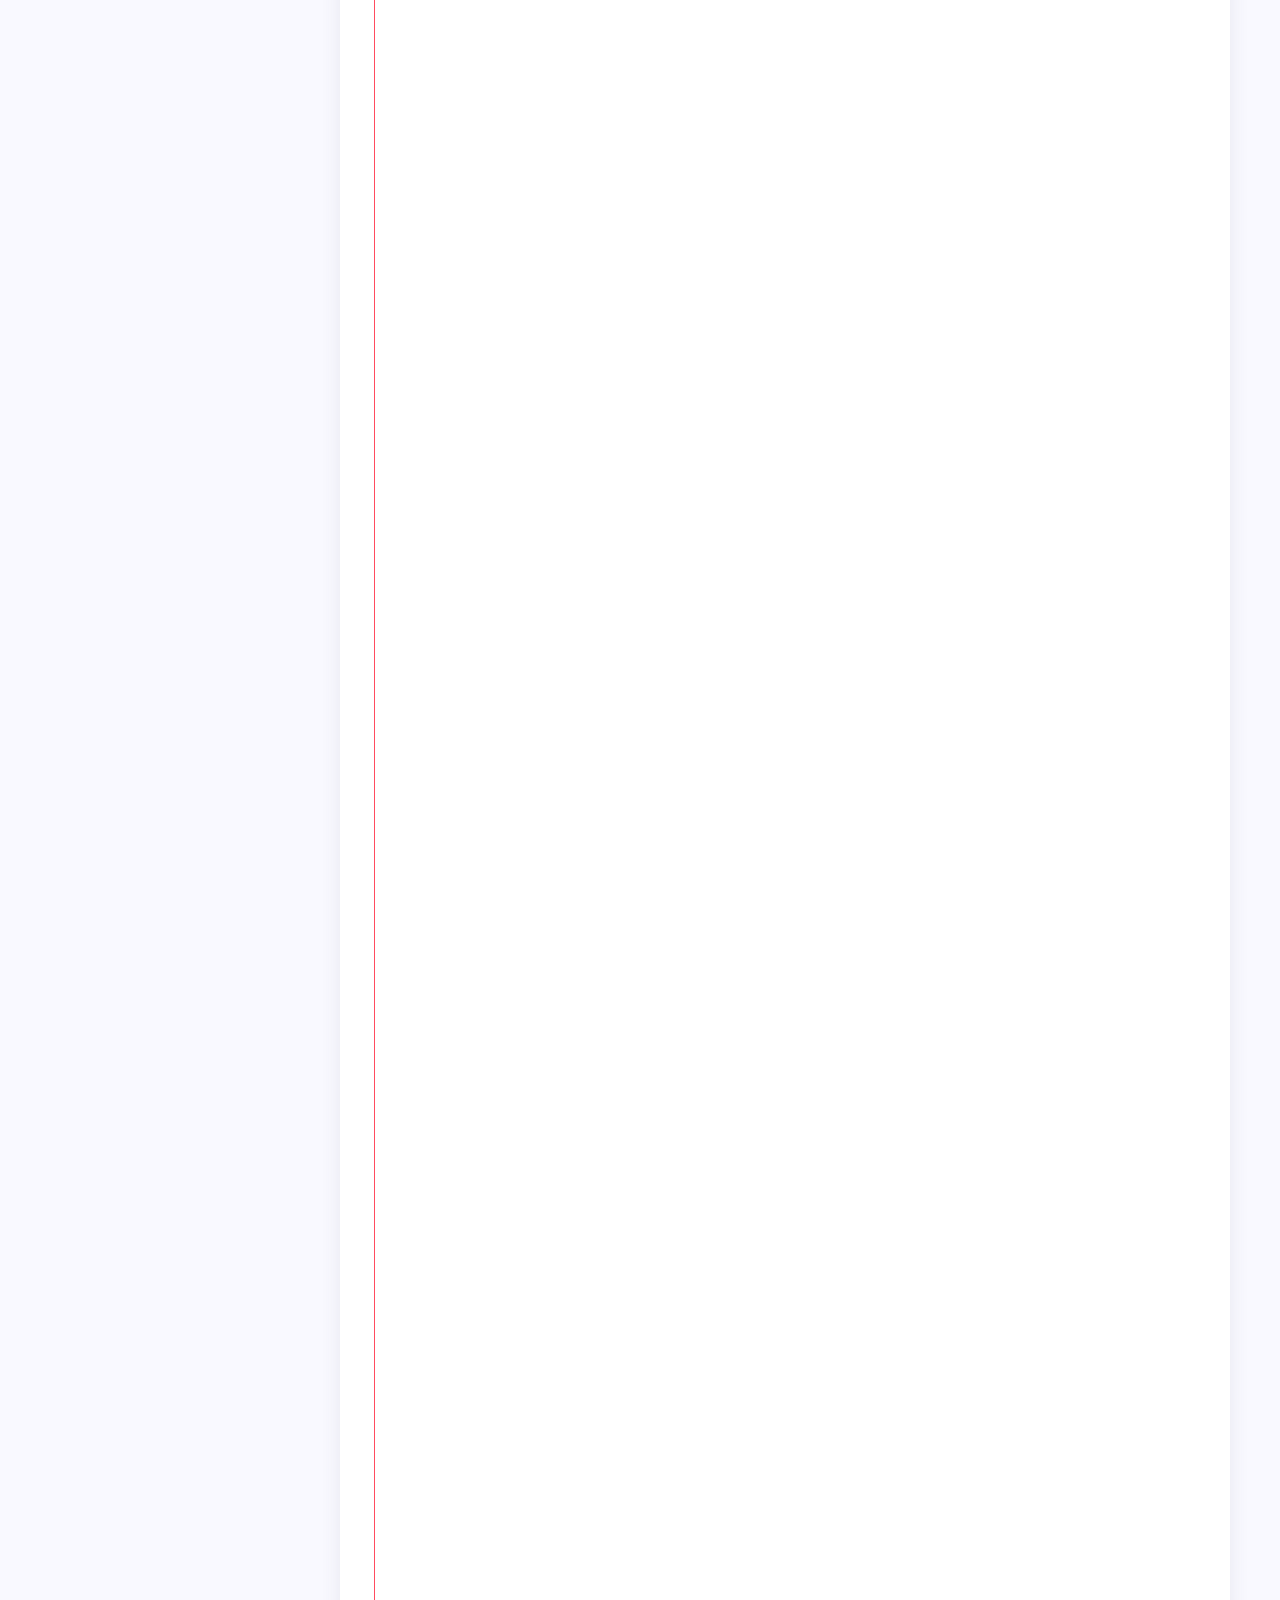
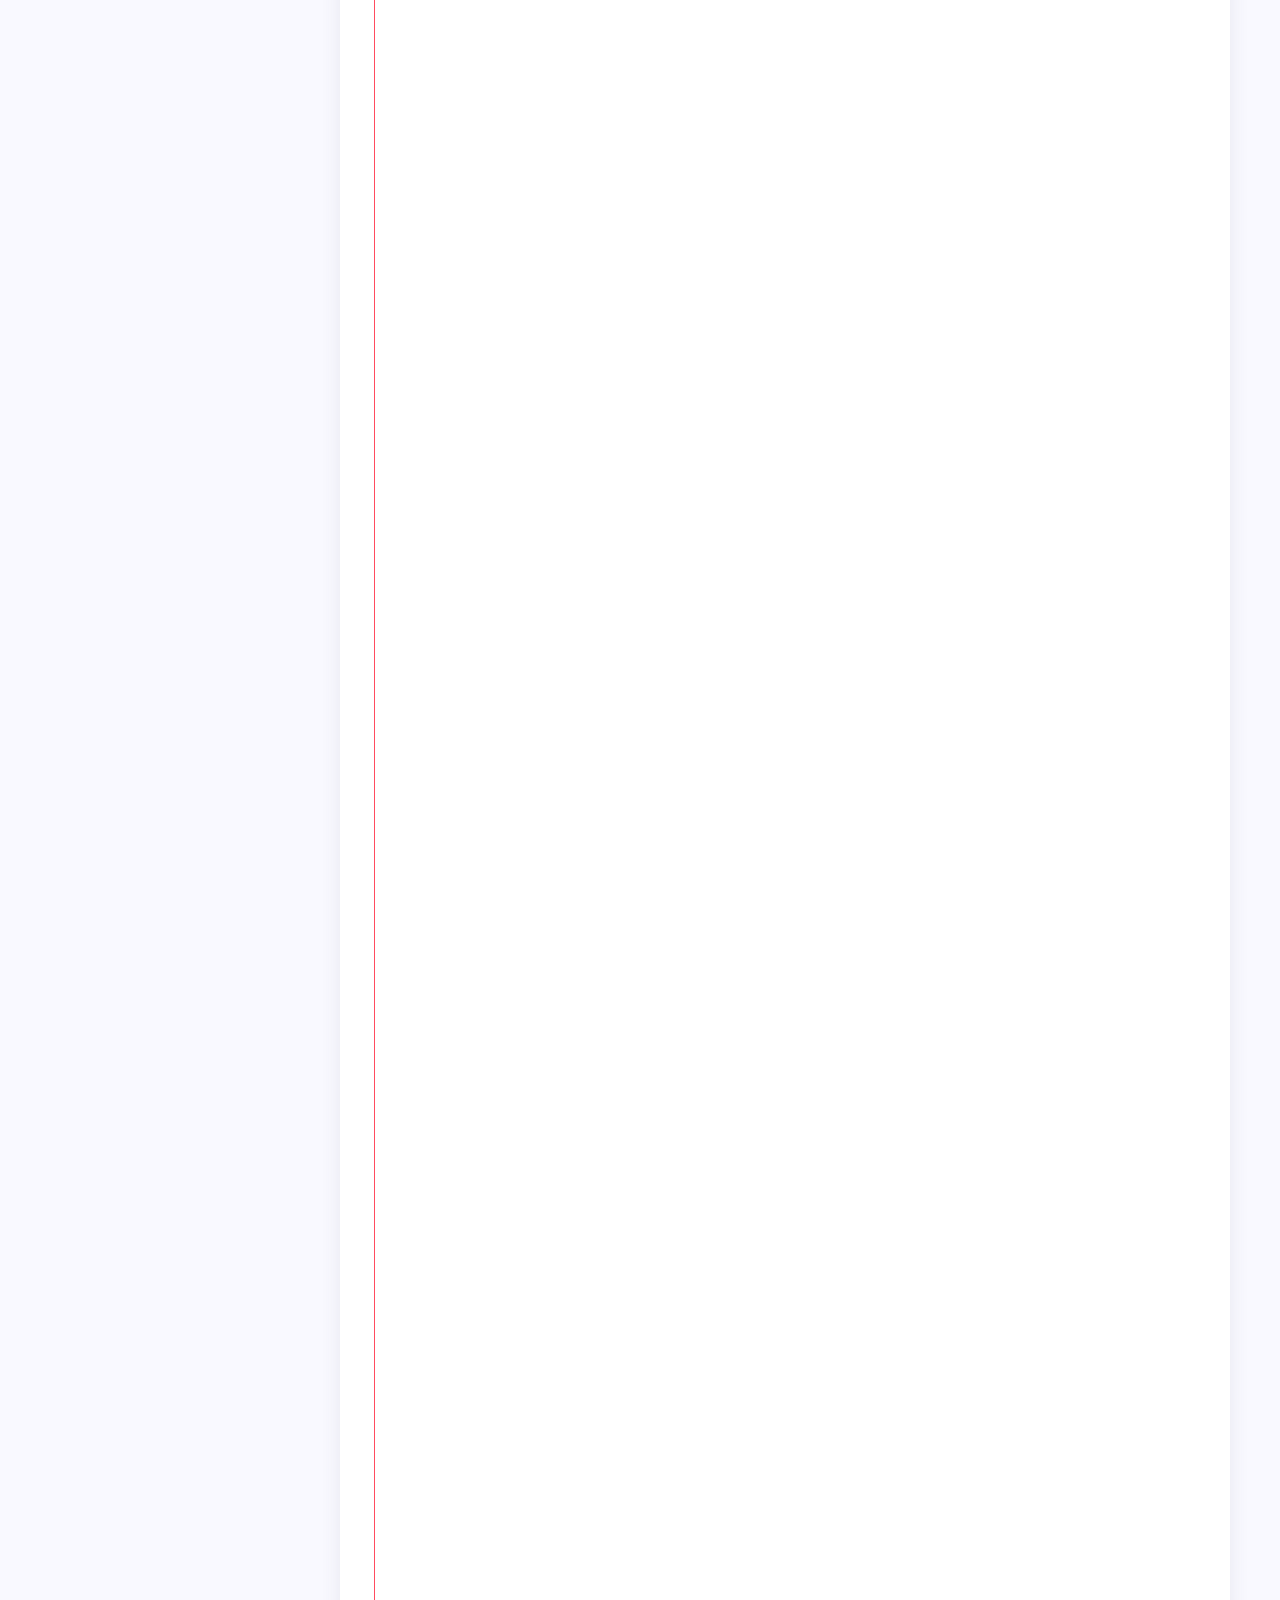
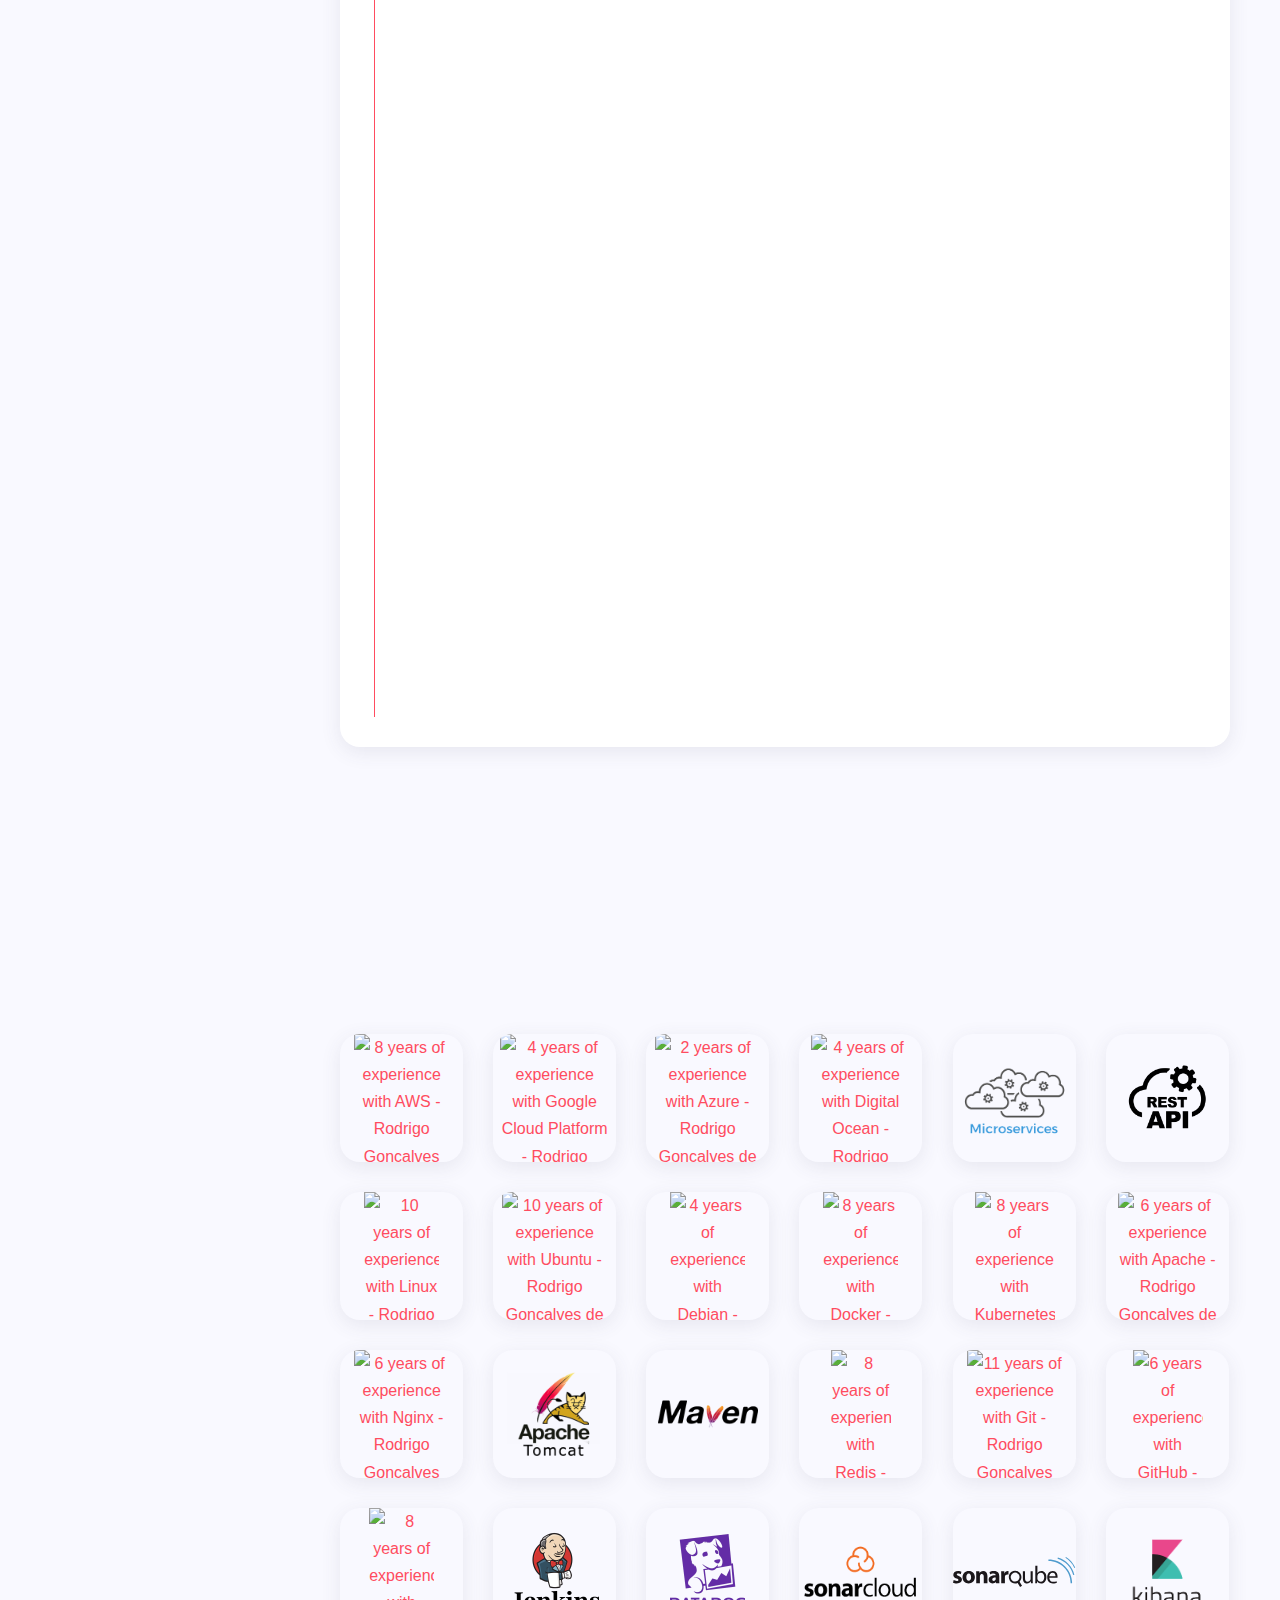
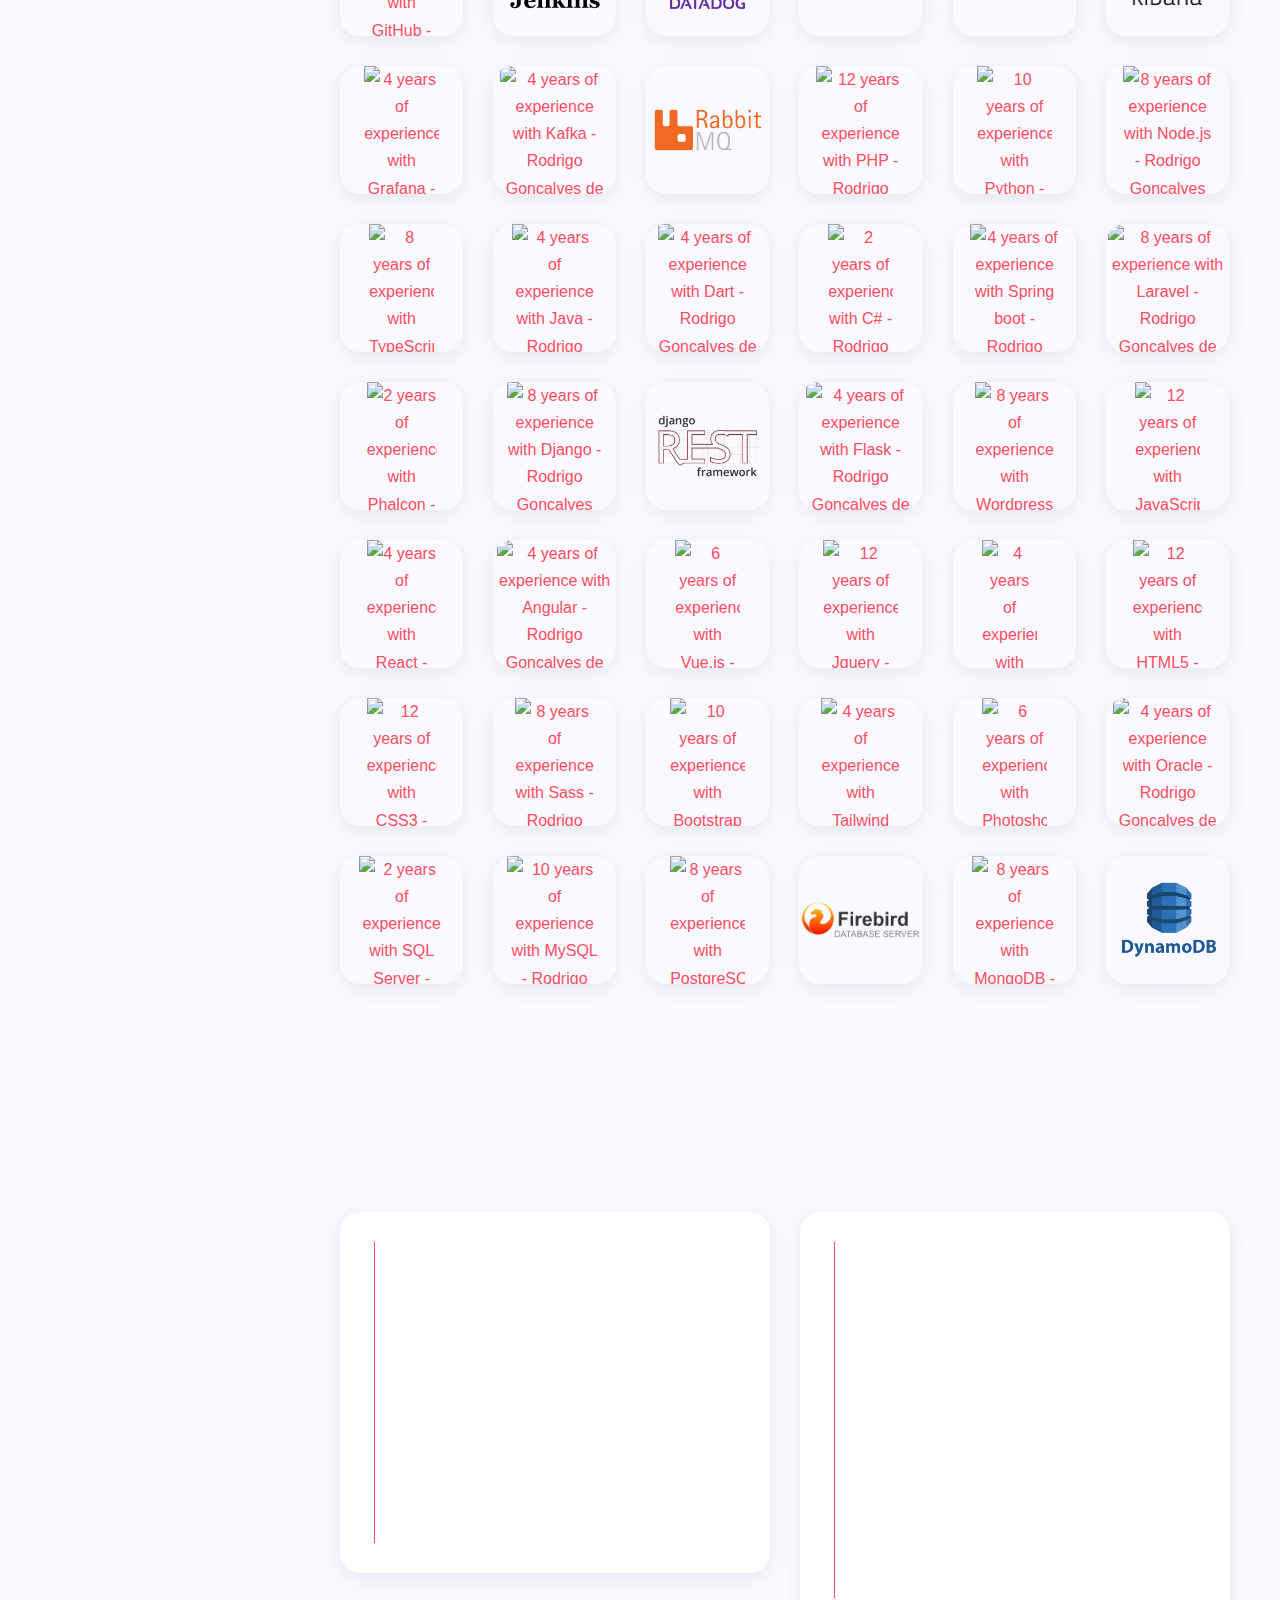
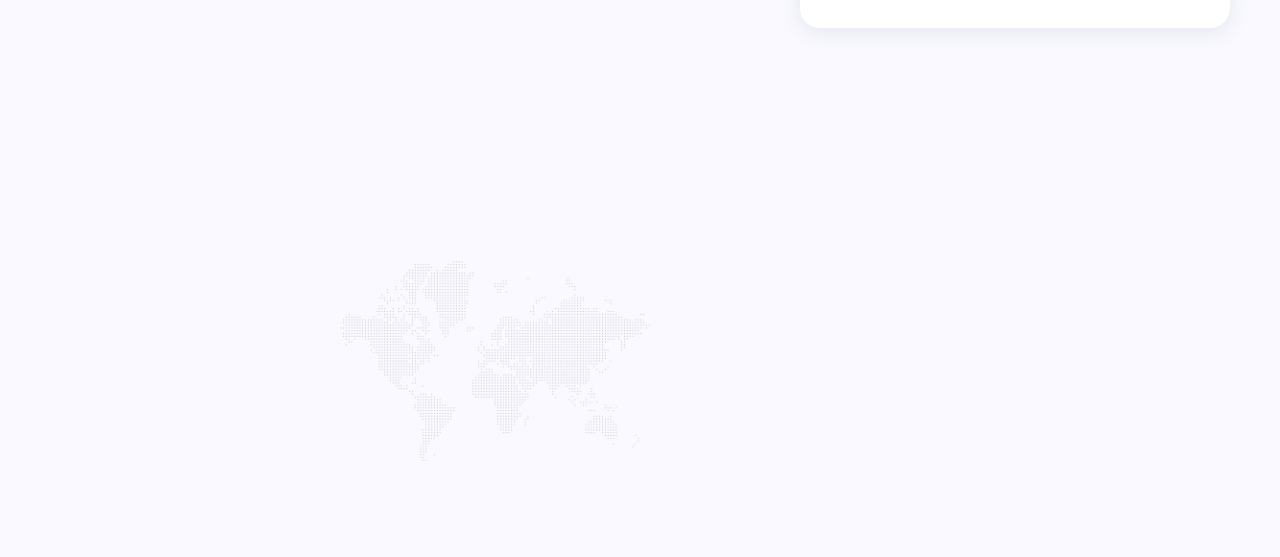
==== commit 1a53d7d2: "Add English Resume" ====
--- a/index.html
+++ b/index.html
@@ -1,5 +1,5 @@
 <!DOCTYPE html>
-<html lang="pt-BR">
+<html lang="EN">
 <head>
 	<meta http-equiv="Content-Type" content="text/html; charset=UTF-8">
 	<meta name="viewport" content="width=device-width, initial-scale=1, maximum-scale=1">
@@ -17,11 +17,11 @@
 	<meta name="rating" content="safe for kids"/>
 	<meta name="classification" content="Sites">
 
-	<title>Rodrigo Gonçalves de Anchieta - Currículo</title>
-	<meta name="description" content="Eu sou apaixonado em criar soluções de negócios para grandes empresas usando tecnologia e inovação.">
-	<meta name="abstract" content="Eu sou apaixonado em criar soluções de negócios para grandes empresas usando tecnologia e inovação.">
-	<meta name="keywords" content="arquiteto de software, desenvolvedor back-end, desenvolvedor front-end, Rodrigo Anchieta, rodrigoganchieta, Rodrigo Gonçalves de Anchieta">
-	<link rel="shortcut icon" type="image/x-icon" href="assets/images/favicon.png">
+	<title>Rodrigo Gonçalves de Anchieta - Resume</title>
+	<meta name="description" content="I'm passionate about creating business solutions for large companies using technology and innovation.">
+    <meta name="abstract" content="I'm passionate about creating business solutions for large companies using technology and innovation.">
+    <meta name="keywords" content="software architect, back-end developer, front-end developer, Rodrigo Anchieta, rodrigoganchieta, Rodrigo Gonçalves de Anchieta">
+    <link rel="shortcut icon" type="image/x-icon" href="assets/images/favicon.png">
 
 	<!-- css -->
 	<link rel="stylesheet" href="assets/css/bootstrap.min.css" type="text/css" media="all">
@@ -113,11 +113,11 @@
 	<nav>
 		<ul class="vertical-menu scrollspy">
 			<li class="active"><a href="#home"><i class="icon-home"></i>Home</a></li>
-			<li><a href="#about"><i class="icon-user-following"></i>Sobre mim</a></li>
-			<li><a href="#experience"><i class="icon-briefcase"></i>Experiência</a></li>
-			<li><a href="#skills"><i class="icon-layers"></i>Competências</a></li>
-			<li><a href="#academic"><i class="icon-graduation"></i>Formação Acadêmia</a></li>
-			<li><a href="#contact"><i class="icon-envelope"></i>Contato</a></li>
+			<li><a href="#about"><i class="icon-user-following"></i>About me</a></li>
+			<li><a href="#experience"><i class="icon-briefcase"></i>Experience</a></li>
+			<li><a href="#skills"><i class="icon-layers"></i>Skills</a></li>
+			<li><a href="#education"><i class="icon-graduation"></i>Education</a></li>
+			<li><a href="#contact"><i class="icon-envelope"></i>Contact</a></li>
 		</ul>
 
 	</nav>
@@ -125,7 +125,8 @@
 	<!-- site footer -->
     <div class="footer">
 		<!-- copyright text -->
-		<span class="copyright">© 2023 <a href="https://github.com/rodrigoganchieta" target="_blank"><i class="fab fa-github"></i> rodrigoganchieta.</a></span>
+		<span class="language"><a href="pt-br.html"><i class="fa fa-globe"></i> PT-BR</a></span><br>
+		<span class="copyright">© 2025 <a href="https://github.com/rodrigoganchieta" target="_blank"><i class="fab fa-github"></i> rodrigoganchieta.</a></span>
 	</div>
 
 </header>
@@ -144,7 +145,7 @@
 
 				<!-- info -->
 				<h1 class="mb-2 mt-0">Rodrigo Gonçalves de Anchieta</h1>
-				<span>Eu sou <span class="text-rotating">Arquiteto de Software, Desenvolvedor Back-End, Desenvolvedor Front-End</span></span>
+				<span><span class="text-rotating">Software Architect, Back-End Developer, Front-End Developer</span></span>
 
 				<!-- social icons -->
 				<ul class="social-icons light list-inline mb-0 mt-4">
@@ -155,14 +156,14 @@
 
 				<!-- buttons -->
 				<div class="mt-4">
-					<a href="#contact" class="btn btn-default">Contato</a>
+					<a href="#contact" class="btn btn-default">Contact</a>
 				</div>
 			</div>
 
 			<!-- scroll down mouse wheel -->
 			<div class="scroll-down light">
 				<a href="#about" class="mouse-wrapper">
-					<span>ROLAR</span>
+					<span>START</span>
 					<span class="mouse">
 						<span class="wheel"></span>
 					</span>
@@ -183,10 +184,10 @@
 				<svg width="60" height="60" data-depth="0.3" class="layer p3" viewBox="0 0 128 128">
 					<path fill="#6181B6" d="M64 33.039C30.26 33.039 2.906 46.901 2.906 64S30.26 94.961 64 94.961 125.094 81.099 125.094 64 97.74 33.039 64 33.039zM48.103 70.032c-1.458 1.364-3.077 1.927-4.86 2.507-1.783.581-4.052.461-6.811.461h-6.253l-1.733 10h-7.301l6.515-34H41.7c4.224 0 7.305 1.215 9.242 3.432 1.937 2.217 2.519 5.364 1.747 9.337-.319 1.637-.856 3.159-1.614 4.515a15.118 15.118 0 01-2.972 3.748zM69.414 73l2.881-14.42c.328-1.688.208-2.942-.361-3.555-.57-.614-1.782-1.025-3.635-1.025h-5.79l-3.731 19h-7.244l6.515-33h7.244l-1.732 9h6.453c4.061 0 6.861.815 8.402 2.231s2.003 3.356 1.387 6.528L76.772 73h-7.358zm40.259-11.178c-.318 1.637-.856 3.133-1.613 4.488-.758 1.357-1.748 2.598-2.971 3.722-1.458 1.364-3.078 1.927-4.86 2.507-1.782.581-4.053.461-6.812.461h-6.253l-1.732 10h-7.301l6.514-34h14.041c4.224 0 7.305 1.215 9.241 3.432 1.935 2.217 2.518 5.418 1.746 9.39zM95.919 54h-5.001l-2.727 14h4.442c2.942 0 5.136-.29 6.576-1.4 1.442-1.108 2.413-2.828 2.918-5.421.484-2.491.264-4.434-.66-5.458-.925-1.024-2.774-1.721-5.548-1.721zm-56.985 0h-5.002l-2.727 14h4.441c2.943 0 5.136-.29 6.577-1.4 1.441-1.108 2.413-2.828 2.917-5.421.484-2.491.264-4.434-.66-5.458S41.708 54 38.934 54z"></path>
 				</svg>
-                <!-- dart -->
-                <svg width="70" height="70" data-depth="0.3" data-depth-y="-1.30" class="layer p4" viewBox="0 0 128 128">
-                    <path fill="#231f20" d="M65.3 55.4c2.8 2.6 4.2 6.1 4.2 10.6s-1.4 8.1-4.1 10.8c-2.7 2.6-6.9 4-12.4 4h-9.8V51.7h10.1c5.2 0 9.2 1.2 12 3.7zm-4.8 17.3c1.6-1.5 2.4-3.7 2.4-6.6 0-2.9-.8-5.1-2.4-6.7-1.6-1.5-4.1-2.4-7.4-2.4h-3.8v18h4.2c3.1 0 5.4-.8 7-2.3zm32.1 8.1h-5.8V78c-1.7 2-3.6 3-6 3s-4.4-.7-6-2.1c-1.6-1.4-2.4-3.2-2.4-5.5s.8-4 2.5-5.1c1.7-1.1 4-1.7 6.9-1.7h4.6v-.2c0-2.4-1.2-3.6-3.8-3.6-1.1 0-2.2.2-3.4.6-1.2.4-2.2 1-3.1 1.6l-2.8-4.1c3-2.2 6.3-3.2 10.1-3.2 2.7 0 4.9.7 6.6 2.1 1.7 1.4 2.5 3.5 2.5 6.5v14.5h.1zm-6.3-8.6v-.9h-3.9c-2.5 0-3.8.7-3.8 2.2 0 .8.3 1.4.9 1.8.6.4 1.4.6 2.6.6 1.1 0 2.1-.3 2.9-1 .9-.7 1.3-1.6 1.3-2.7zm22.8-8.4c-1.9 0-3.4.6-4.3 2-.9 1.3-1.5 3.1-1.5 5.3v9.8h-6.2V58.4h6.2v2.9c.8-.9 2-1.7 3.2-2.3 1.2-.6 2.6-1 3.9-1v5.9l-1.3-.1zm11.3-.9v9.9c0 .9.2 1.5.7 2 .4.5 1 .7 1.6.7 1.2 0 2.2-.5 3-1.6l2.3 4.4c-1.9 1.8-4 2.7-6.1 2.7-2.2 0-4-.7-5.5-2.1-1.5-1.4-2.2-3.4-2.2-5.8V51.7h6.2V58h6.6l-3.4 5-3.2-.1z"></path><path fill="#00c4b3" d="M9.3 56.3l-2.2-2.2v16.4c0 .3.1.7.2 1.1l17.3 6.1 4.3-1.9L9.3 56.3z"></path><path d="M7.3 71.7zm21.6 4.2l-4.3 1.9-17.3-6.1c.3 1.3 1 2.7 1.8 3.5l5.6 5.6h12.5l1.7-4.9z" fill="#22d3c5"></path><path fill="#0075c9" d="M.5 64.2c-.6.6-.3 1.8.6 2.8L5 70.9l2.4.9c-.1-.4-.2-.8-.2-1.1V70l-.1-15.9"></path><path fill="#0075c9" d="M28.9 75.9l1.9-4.3-6.1-17.3c-.4-.1-.8-.2-1.1-.2H7.1"></path><path d="M24.7 54.3zm4.2 21.6l4.7-1.5V61.5l-5.4-5.4c-.8-.8-2.2-1.5-3.5-1.8l6.1 17.3" fill="#00a8e1"></path><path fill="#00c4b3" d="M23.9 51.9l-4-3.9c-.9-.9-2.1-1.2-2.7-.6L7.1 54.1h16.5c.3 0 .7.1 1.1.2l-.8-2.4z"></path>
-                </svg>
+				<!-- Vue.js -->
+				<svg width="55" height="55" data-depth="0.3" data-depth-y="-1.30" class="layer p4" viewBox="0 0 128 128">
+					<path d="M32.191 97.953a1.91 1.91 0 00-1.055.316c-.319.211-.611.575-.611 1.041 0 .062-.036.2.084.44l-.031-.076 6.41 20.797c.115.39.39.688.7.86s.648.235.978.235c.7 0 1.47-.334 1.705-1.088v-.002l6.404-20.875v-.076c0 .106.031.045.031-.183 0-.475-.303-.824-.627-1.043a1.966 1.966 0 00-1.101-.346c-.49 0-1.052.297-1.24.863l-.004.006-5.17 17.254-5.19-17.223c-.077-.308-.284-.565-.525-.709s-.504-.191-.758-.191zm51.055 1.072c-1.02 0-1.88.782-1.88 1.76s.846 1.787 1.88 1.787c1.014 0 1.82-.824 1.82-1.787s-.82-1.76-1.82-1.76zm-15.029 6.658c-3.488 0-6.361 2.792-6.361 6.147v3.438c0 1.879.748 3.49 2.02 4.601 1.27 1.112 3.044 1.727 5.077 1.727 1.502 0 2.727-.337 3.602-.793.438-.229.79-.485 1.049-.764.26-.28.45-.585.45-.967 0-.35-.134-.654-.353-.927-.218-.273-.562-.524-1.006-.524-.32 0-.566.135-.779.266-.213.13-.413.275-.654.414-.482.277-1.12.547-2.248.547-1.256 0-2.302-.358-3.024-.96-.72-.6-1.14-1.435-1.14-2.529v-.636h6.435c.687 0 1.45 0 2.11-.42.66-.422 1.06-1.26 1.06-2.533 0-3.53-2.944-6.086-6.238-6.086zm24.186 0c-1.854 0-3.218.6-4.094 1.502-.876.902-1.254 2.076-1.254 3.172 0 1.398.565 2.4 1.373 3.041.809.643 1.815.966 2.772 1.254.957.289 1.873.545 2.488.924.615.38.945.789.945 1.654 0 .465-.14.835-.517 1.137-.378.303-1.05.541-2.143.541-1.293 0-2.016-.319-2.543-.644-.263-.163-.475-.332-.693-.483s-.466-.314-.813-.314c-.417 0-.725.257-.912.523a1.546 1.546 0 00-.295.897c0 .405.198.761.477 1.07.28.309.657.584 1.121.824.927.48 2.204.815 3.72.815 1.647 0 3.001-.402 3.96-1.182.958-.78 1.48-1.939 1.48-3.275 0-1.51-.549-2.595-1.357-3.313-.809-.717-1.83-1.087-2.801-1.385-.971-.297-1.906-.529-2.531-.855-.626-.326-.92-.627-.92-1.32 0-.375.15-.847.531-1.22.381-.371 1.003-.673 2.037-.673.826 0 1.44.19 1.932.39.246.101.46.206.662.294.203.087.39.173.658.173.485 0 .818-.32 1.016-.617.198-.297.312-.59.312-.926 0-.42-.261-.718-.55-.94s-.653-.402-1.073-.556c-.84-.308-1.912-.507-2.988-.507zm-43.857.186c-.811 0-1.512.509-1.512 1.266v8.193c0 3.324 2.826 6.268 6.33 6.268 3.446 0 6.33-2.91 6.33-6.268v-8.223c0-.378-.208-.707-.482-.916-.274-.208-.622-.32-1-.32s-.728.11-1.008.315c-.28.204-.504.53-.504.921v8.223c0 1.742-1.518 3.428-3.336 3.428-1.847 0-3.335-1.716-3.335-3.428v-8.193c0-.393-.215-.695-.48-.91s-.615-.356-1.003-.356zm34.701 0c-.38 0-.73.098-1.01.309-.28.21-.47.558-.47.927v15.096c0 1.133-.08 2.083-.329 2.659-.248.575-.542.83-1.38.83-.741 0-1.36.647-1.36 1.422 0 .321.104.675.367.95s.672.438 1.145.438c1.594 0 2.814-.707 3.54-1.855.728-1.149 1.01-2.685 1.01-4.444v-15.096c0-.393-.224-.735-.51-.937a1.723 1.723 0 00-1.003-.299zm-15.061 2.473c1.991 0 3.336 1.667 3.336 3.365 0 .185-.02.306-.04.361-.018.055-.016.048-.044.067-.055.036-.363.115-.951.115H64.85v-.666c0-1.777 1.485-3.242 3.336-3.242zm9.512 9.37c-1.088 0-1.912.9-1.912 1.942 0 1 .812 1.912 1.912 1.912 1.042 0 1.88-.884 1.88-1.912 0-1.067-.852-1.941-1.88-1.941z" fill="#35495e" style="block-progression:tb;isolation:auto;mix-blend-mode:normal;solid-color:#000;text-decoration-color:#000;text-decoration-line:none;text-decoration-style:solid;text-indent:0;text-transform:none;white-space:normal"></path><path fill="none" d="M9.106 0l42.76.136 12.151 20.988L76.396.136 118.893 0 64.142 94.469zm108.912.546L97.124.564 64.123 57.218 31.14.564 9.914.547 64.13 93.086zM96.448.54l-19.51.143-12.91 21.14L51.319.683 31.769.54 64.13 55.841zM31.403.394L51.133.4l12.896 21.407L76.88.403 96.592.398 64.128 56.71"></path><path fill="#35495e" d="M31.404.394L51.133.4l12.896 21.407L76.88.403 96.592.398 64.128 56.71z"></path><path fill="#41b883" d="M9.887.544l21.5-.146 32.722 56.315L96.575.401l21.537.023-54.007 92.684z"></path>
+				</svg>
                 <!-- node.js -->
 				<svg width="95" height="95" data-depth="0.3" class="layer p5" viewBox="0 0 128 128">
 					<path fill="#83CD29" d="M114.325 80.749c-.29 0-.578-.076-.832-.224l-2.65-1.568c-.396-.221-.203-.3-.072-.345.528-.184.635-.227 1.198-.545.059-.033.136-.021.197.015l2.035 1.209a.261.261 0 00.246 0l7.937-4.581a.248.248 0 00.122-.215v-9.16a.256.256 0 00-.123-.219l-7.934-4.577a.254.254 0 00-.245 0l-7.933 4.578a.259.259 0 00-.125.218v9.16c0 .088.049.171.125.212l2.174 1.257c1.18.589 1.903-.105 1.903-.803v-9.045c0-.127.103-.228.23-.228h1.007c.125 0 .229.101.229.228v9.045c0 1.574-.857 2.477-2.35 2.477-.459 0-.82 0-1.828-.496l-2.081-1.198a1.676 1.676 0 01-.832-1.448v-9.16c0-.595.317-1.15.832-1.446l7.937-4.587a1.743 1.743 0 011.667 0l7.937 4.587c.514.297.833.852.833 1.446v9.16a1.68 1.68 0 01-.833 1.448l-7.937 4.582a1.651 1.651 0 01-.834.223m2.453-6.311c-3.475 0-4.202-1.595-4.202-2.932a.23.23 0 01.23-.229h1.026a.23.23 0 01.228.194c.154 1.045.617 1.572 2.718 1.572 1.671 0 2.383-.378 2.383-1.266 0-.512-.202-.891-2.8-1.146-2.172-.215-3.515-.694-3.515-2.433 0-1.601 1.35-2.557 3.612-2.557 2.543 0 3.801.883 3.96 2.777a.235.235 0 01-.06.176.236.236 0 01-.168.073h-1.031a.228.228 0 01-.223-.179c-.248-1.1-.848-1.451-2.479-1.451-1.825 0-2.037.637-2.037 1.112 0 .577.25.745 2.715 1.071 2.439.323 3.598.779 3.598 2.494.001 1.733-1.441 2.724-3.955 2.724"></path><path fill="#404137" d="M97.982 68.43c.313-.183.506-.517.506-.88v-2.354c0-.362-.192-.696-.506-.879l-8.364-4.856a1.017 1.017 0 00-1.019-.002l-8.416 4.859a1.018 1.018 0 00-.508.88v9.716c0 .365.196.703.514.884l8.363 4.765c.308.177.686.178.997.006l5.058-2.812a.508.508 0 00.006-.885l-8.468-4.86a.507.507 0 01-.256-.44v-3.046c0-.182.097-.349.254-.439l2.637-1.52a.505.505 0 01.507 0l2.637 1.52a.507.507 0 01.255.439v2.396a.507.507 0 00.764.44l5.039-2.932"></path><path fill="#83CD29" d="M88.984 67.974a.2.2 0 01.195 0l1.615.933c.06.035.097.1.097.169v1.865c0 .07-.037.134-.097.169l-1.615.932a.194.194 0 01-.195 0l-1.614-.932a.194.194 0 01-.098-.169v-1.865c0-.069.037-.134.098-.169l1.614-.933"></path><path fill="#404137" d="M67.083 71.854c0 .09-.048.174-.127.22l-2.89 1.666a.251.251 0 01-.254 0l-2.89-1.666a.255.255 0 01-.127-.22v-3.338c0-.09.049-.175.127-.221l2.89-1.668a.248.248 0 01.255 0l2.891 1.668a.258.258 0 01.126.221v3.338zm.781-24.716a.511.511 0 00-.756.444v12.915a.359.359 0 01-.177.308.359.359 0 01-.356 0l-2.108-1.215a1.017 1.017 0 00-1.015 0l-8.418 4.858a1.018 1.018 0 00-.509.881v9.719c0 .363.194.698.508.881l8.418 4.861c.314.182.702.182 1.017 0l8.42-4.861a1.02 1.02 0 00.508-.881V50.821c0-.368-.2-.708-.521-.888l-5.011-2.795"></path><path fill="#83CD29" d="M38.238 59.407a1.014 1.014 0 011.016 0l8.418 4.857c.314.182.508.518.508.881v9.722c0 .363-.194.699-.508.881l-8.417 4.861a1.02 1.02 0 01-1.017 0l-8.415-4.861a1.02 1.02 0 01-.508-.881v-9.723c0-.362.194-.698.508-.88l8.415-4.857"></path><path fill="#404137" d="M22.93 65.064c0-.366-.192-.702-.508-.883l-8.415-4.843a.99.99 0 00-.464-.133h-.087a.993.993 0 00-.464.133l-8.416 4.843a1.02 1.02 0 00-.509.883l.018 13.04c0 .182.095.351.254.439a.487.487 0 00.505 0l5-2.864c.316-.188.509-.519.509-.882v-6.092c0-.364.192-.699.507-.881l2.13-1.226a.994.994 0 01.508-.137c.174 0 .352.044.507.137l2.128 1.226c.315.182.509.517.509.881v6.092c0 .363.195.696.509.882l5 2.864a.508.508 0 00.76-.439l.019-13.04"></path>
@@ -226,7 +227,7 @@
 		<div class="container">
 
 			<!-- section title -->
-			<h2 class="section-title wow fadeInUp">Sobre mim</h2>
+			<h2 class="section-title wow fadeInUp">About me</h2>
 
 			<div class="spacer" data-height="60"></div>
 
@@ -237,17 +238,31 @@
 						<div class="row">
 							<div class="col-md-12">
 								<!-- about text -->
-								<p>Eu sou apaixonado em criar soluções de negócios para grandes empresas usando tecnologia e inovação.</p>
-								<p>Possuo mais de 12 anos de experiência em desenvolvimento de projetos com arquiteturas web, e ao longo desse período vivenciei a transformação digital da internet e o surgimento de diversas tecnologias de mercado, sendo desafiado diariamente a obter novos conhecimentos.</p>
-								<p>Tenho grande facilidade de aprendizado e sou entusiasmado por novos desafios e conhecimento, sou flexível, proativo e comprometido. Gosto de liderar o time pelo “exemplo” e conhecimento técnico, buscando trabalhar com um time engajado, comunicativo e com espirito de equipe.</p>
-								<p>Entregar resultados, metas e novos projetos são desafios que aprecio e fazem parte do meu dia a dia.</p>
-								<p>Estou sempre de portas abertas a para novos desafios, novas tecnologias, ensinamentos, cursos e aprendizados!</p>
-								<p>Atualmente dedico minhas habilidades ao projeto Pedido Web(PW), a principal aplicação de vendas das lojas Novo Mundo, ganhador do <a href="https://blogs.oracle.com/cloud-infrastructure/post/oracle-excellence-awards-2022" target="_blank">Prêmio Oracle Excellence Awards 2022 na categoria "Application Modernization Champion"</a>.</p>
-								<p>Para mais detalhes entre em <a href="#contact">contato.</a></p>
-								<p>E-mail: <a href="mailto:rodrigoganchieta@gmail.com">rodrigoganchieta@gmail.com</a></p>
-								<p>Muito obrigado!! 🙏</p>
+								<h3>Passionate About Technology and Innovation 🚀</h3>
+								<p>With over <b>14 years of experience</b> in developing web architecture projects, I am committed to creating <b>innovative technological solutions</b> that drive the success of large businesses. Throughout my career, I have witnessed the digital transformation of the internet and the rise of new technologies, constantly challenging myself to <b>adapt, learn, and deliver</b> impactful results.</p>
+                                <p><b>💼 Professional Highlights:</b></p>
+                                <ul class="ml-4">
+                                    <li>Designing scalable and robust architectures for complex systems, focusing on microservices and cloud-based solutions.</li>
+                                    <li>Quick learner with a strong enthusiasm for new challenges and continuous growth.</li>
+                                    <li>Flexible, proactive, and highly committed to every stage of project development.</li>
+                                    <li>Experienced in technical leadership, guiding teams by example, sharing knowledge, and fostering a culture of engagement, communication, and teamwork.</li>
+                                </ul>
+                                <p><b>🎯 My Purpose:</b></p>
+                                <p>Delivering results, achieving goals, and leading new projects are at the core of my daily work. I like to transform ideas into solutions that add value to businesses and empower the teams I work with.</p>
+                                <p><b>📌 Currently:</b></p>
+                                <p>I dedicate my skills to the Pedido Web (PW) project, the main sales application for Novo Mundo stores, recognized with the Oracle Excellence Awards 2022 in the Application Modernization Champion category. This award highlights the impact and relevance of the work my team and I have accomplished.</p>
+                                <p class="mb-0"><b>🏆 Learn more about the award:</b></p>
+                                <p><a href="https://blogs.oracle.com/cloud-infrastructure/post/oracle-excellence-awards-2022" target="_blank">Oracle Excellence Awards 2022</a></p>
+                                <p class="mb-0"><b>
+                                    <svg width="20" height="20" viewBox="0 0 128 128">
+                                        <path fill="#0076b2" d="M116 3H12a8.91 8.91 0 00-9 8.8v104.42a8.91 8.91 0 009 8.78h104a8.93 8.93 0 009-8.81V11.77A8.93 8.93 0 00116 3z"></path><path fill="#fff" d="M21.06 48.73h18.11V107H21.06zm9.06-29a10.5 10.5 0 11-10.5 10.49 10.5 10.5 0 0110.5-10.49M50.53 48.73h17.36v8h.24c2.42-4.58 8.32-9.41 17.13-9.41C103.6 47.28 107 59.35 107 75v32H88.89V78.65c0-6.75-.12-15.44-9.41-15.44s-10.87 7.36-10.87 15V107H50.53z"></path>
+                                    </svg> My LinkedIn:</b></p>
+                                <p><a href="https://www.linkedin.com/in/rodrigo-goncalves-de-anchieta/" target="_blank">Check my LinkedIn here</a></p>
+                                <p class="mb-0"><b>📬 Contact:</b></p>
+								<p>Email: <a href="mailto:rodrigoganchieta@gmail.com">rodrigoganchieta@gmail.com</a></p>
+								<p><b>Thank you!! 🙏</b></p>
 								<div class="mt-3">
-									<a href="cv/rodrigo-goncalves-de-anchieta-curriculo.pdf" download="Rodrigo Gonçalves de Anchieta - Currículo" class="btn btn-default">Download CV</a>
+									<a href="cv/resume-rodrigo-goncalves-de-anchietaAd.pdf" download="Resume - Rodrigo Gonçalves de Anchieta.pdf" class="btn btn-default">Download Resume</a>
 								</div>
 								<div class="spacer d-md-none d-lg-none" data-height="30"></div>
 							</div>
@@ -267,8 +282,8 @@
 					<div class="fact-item">
 						<span class="icon icon-calendar"></span>
 						<div class="details">
-							<h3 class="mb-0 mt-0 number"><em class="count">12</em></h3>
-							<p class="mb-0">Anos de Experiência</p>
+							<h3 class="mb-0 mt-0 number"><em class="count">14</em></h3>
+							<p class="mb-0">Years of Experience</p>
 						</div>
 					</div>
 					<div class="spacer d-md-none d-lg-none" data-height="30"></div>
@@ -280,7 +295,7 @@
 						<span class="icon icon-layers"></span>
 						<div class="details">
 							<h3 class="mb-0 mt-0 number"><em class="count">60</em></h3>
-							<p class="mb-0">Stacks de Técnologias</p>
+							<p class="mb-0">Skills</p>
 						</div>
 					</div>
 					<div class="spacer d-md-none d-lg-none" data-height="30"></div>
@@ -291,22 +306,20 @@
 					<div class="fact-item">
 						<span class="icon icon-cup"></span>
 						<div class="details">
-							<h3 class="mb-0 mt-0 number"><em class="count">12189</em></h3>
-							<p class="mb-0">Xicaras de café</p>
+							<h3 class="mb-0 mt-0 number"><em class="count">14151</em></h3>
+							<p class="mb-0">Cups of Coffee</p>
 						</div>
 					</div>
 					<div class="spacer d-md-none d-lg-none" data-height="30"></div>
 				</div>
-
-
 
 				<div class="col-md-3 col-sm-6">
 					<!-- fact item -->
 					<div class="fact-item">
 						<span class="icon icon-badge"></span>
 						<div class="details">
-							<h3 class="mb-0 mt-0 number"><em class="count">38</em></h3>
-							<p class="mb-0">Cursos e Certificados</p>
+							<h3 class="mb-0 mt-0 number"><em class="count">51</em></h3>
+							<p class="mb-0">Licenses & certifications</p>
 						</div>
 					</div>
 				</div>
@@ -323,7 +336,7 @@
 		<div class="container">
 
 			<!-- section title -->
-			<h2 class="section-title wow fadeInUp">Experiência</h2>
+			<h2 class="section-title wow fadeInUp">Experience</h2>
 
 			<div class="spacer" data-height="60"></div>
 
@@ -337,125 +350,157 @@
 						<!-- item Novo Mundo -->
 						<div class="timeline-container wow fadeInUp">
 							<div class="content">
-								<span class="time">Março 2021 - Até o momento</span>
-								<h3 class="title">Arquiteto de Software</h3>
-								<h4 class="title">Novo Mundo</h3>
-								<p>Colaborando com a organização do time, fornecendo orientação técnica, suporte e treinamento aos analistas desenvolvedores. Executar todo o ciclo de desenvolvimento de software, planejar atividades de desenvolvimento de softwares. Desenvolver códigos fontes bem estruturados, eficientes e testáveis em várias linguagens de programação, desenvolvimento PL/SQL. Integração entre sistemas, diagnosticar, depurar e atualizar sistemas existentes, documentar e manter as funcionalidades dos softwares.</p>
-								<p>Responsável pela arquitetura da principal aplicação de venda das lojas Novo Mundo. Foco nos principais projetos designados pela diretoria da empresa. </p>
-								<h6>Tecnologias:</h6>
-								<p>Cloud Computing, Microsserviços, Linux, Rest API, Docker, Ngnix, Cointerner Git, GitLab, CI/CD Pipelines, Rabbitmq, Python, PHP, Java, Node.js Laravel, Lumen, Spring Boot, Oracle, MySQL, PostgreSQL, NoSQL, JavaScript, Vue Js, Jquery, Dart, Flutter, Json, HTML5, CSS3, Sass, Bootstrap, Tailwind CSS.</p>
-								<h6>Projetos:</h6>
-                                <p>- Integração Pagarme: arquitetura, análise, desenvolvimento e apoio técnico.</p>
-                                <p>- Venda de seguros Generalli: arquitetura, análise, desenvolvimento e apoio técnico.</p>
-                                <p>- Nubank - Pagamento Nupay e Pix: arquitetura, análise e apoio técnico.</p>
-                                <p>- Integração TradeUp: arquitetura, análise, desenvolvimento e apoio técnico.</p>
-                                <p>- Venda de celulares com plano: arquitetura, análise, desenvolvimento e apoio técnico.</p>
-                                <p>- Programa de Cashback: arquitetura, análise, desenvolvimento e apoio técnico.</p>
-                                <p>- Troca sem trauma: arquitetura, análise e desenvolvimento.</p>
-                                <p>- Troca de vendas do site: arquitetura, análise e desenvolvimento.</p>
-                                <p>- Correspondente bancário: arquitetura, análise e desenvolvimento.</p>
-                                <p>- Cartão BMG: arquitetura, análise, desenvolvimento e integração.</p>
-                                <p>- Venda de Produtos de Avaria: arquitetura, análise, desenvolvimento  e apoio técnico.</p>
-                                <p>- Forma de pagamento por voucher multi empresas: arquitetura, análise e desenvolvimento.</p>
-                                <p>- Venda GiftCard: arquitetura, análise e desenvolvimento.</p>
-                                <p>- Crédito digital integração com SPC e Serasa: arquitetura, análise, apoio técnico.</p>
-                                <p>- Granito Pagamentos: arquitetura, análise, desenvolvimento e apoio técnico.</p>
-                                <p>- Digitalização de documentos: arquitetura, análise, desenvolvimento e apoio técnico.</p>
-                                <p>- Novo Cálculo de Frete:  arquitetura, análise, desenvolvimento e integração.</p>
-                                <p>- Gescom - Reestruturação de promoções: arquitetura, desenvolvimento e apoio técnico.</p>
-                                <p>- Simplifica cadastro CDC: arquitetura, análise e desenvolvimento.</p>
-                                <p>- App MegaSimples: arquitetura, análise, desenvolvimento e apoio técnico.</p>
-                                <p>- Reestruturação de Layout do PW: arquitetura, desenvolvimento e apoio técnico.</p>
-                                <p>- Renegociação de Dívidas: arquitetura, análise, desenvolvimento e apoio técnico.</p>
-                                <p>- Portal intranet: arquitetura, análise, desenvolvimento e integração com sistema legado.</p>
-							</div>
-						</div>
-
-						<!-- item RA Soluções Web -->
+								<span class="time">March 2021 - Present</span>
+								<h3 class="title">Software Architect</h3>
+								<h4 class="title">Novo Mundo S.A.</h3>
+                                <p>Responsible for the architecture of Novo Mundo's main sales application, leading strategic projects aligned with the company's goals.</p>
+                                <h6>Key Responsibilities:</h6>
+                                <p class="mb-3"><b>Architecture Specialist: </b>designing scalable and robust architectures for complex systems, focusing on microservices and cloud-based solutions.</p>
+                                <p class="mb-3"><b>Technical Leadership and Mentoring: </b>organizing the team, providing technical guidance, support, and training for developers, fostering a learning and high-performance environment.</p>
+                                <p class="mb-3"><b>Software Development Life Cycle: </b>executing the complete software development cycle, from planning to delivery, ensuring well-structured, efficient, and testable code.</p>
+                                <p class="mb-3"><b>System Integration: </b>developing system integrations, diagnosing, debugging, and maintaining existing systems with detailed documentation of implemented functionalities.</p>
+                                <h6>Technologies:</h6>
+                                <p>Cloud Computing, Microservices, Linux, Rest API, Docker, Nginx, Kubernetes, Git, GitLab, CI/CD Pipelines, RabbitMQ, PHP, Python, Java, Django, Node.js, Laravel, Oracle, MySQL, PostgreSQL, NoSQL, JavaScript, Vue.js, jQuery, Dart, Flutter, JSON, HTML5, CSS3, Sass, Bootstrap, Tailwind CSS.</p>
+                                <h6>Projects:</h6>
+                                <ul class="ml-4">
+                                    <li>Bank Bradesco - Pix Payment Integration: Instant Payment System Architecture, analysis, development, integration, and technical support.</li>
+                                    <li>Insurance Sales for Assicurazioni Generali: software architecture, analysis, development, integration, and technical support.</li>
+                                    <li>Integration with Pagarme: software architecture, analysis, development, integration, and technical support.</li>
+                                    <li>Integration with TradeUp: software architecture, analysis, development, integration, and technical support.</li>
+                                    <li>Bank Nubank - Nupay and Pix Payment Integration: Instant Payment System Architecture, analysis, development, integration, and technical support.</li>
+                                    <li>Unpackaged Product Sales: software architecture, analysis, development and technical support.</li>
+                                    <li>Cashback Program: software architecture, analysis, development, technical support, and integration with legacy systems.</li>
+                                    <li>Debt Renegotiation: software architecture, analysis, development, technical support, and integration with legacy systems.</li>
+                                    <li>Product Exchange System: software architecture, analysis, development, technical support, and integration with legacy systems.</li>
+                                    <li>Website Product Exchange System: software architecture, analysis, development, technical support, and integration with legacy systems.</li>
+                                    <li>PW Layout Restructuring: software architecture, analysis, development and technical support.</li>
+                                    <li>Gift Card Sales: software architecture, analysis, development, technical support, and integration with legacy systems.</li>
+                                    <li>New Freight Calculation: software architecture, analysis, development, technical support, and integration with legacy systems.</li>
+                                    <li>Simplified Registration for Credit Sales: software architecture, analysis, development, technical support, and integration with legacy systems.</li>
+                                    <li>Promotions Restructuring: software architecture, analysis, development, technical support, and integration with legacy systems.</li>
+                                    <li>Digital Credit for Sales: integration with SPC and Serasa: software architecture, analysis, development, and technical support.</li>
+                                    <li>App MegaSimples: software architecture, analysis, development and technical support.</li>
+                                    <li>Bank Granito Pagamentos: software architecture, analysis, development, integration, and technical support.</li>
+                                    <li>Bank BMG - Credit Card Integration: software architecture, analysis, development, integration, and technical support.</li>
+                                    <li>Document Digitization: software architecture, analysis, development, technical support, and integration with legacy systems.</li>
+                                    <li>Voucher Payment: software architecture, analysis, development, technical support, and integration with legacy systems.</li>
+                                    <li>Banking Payment Slip: software architecture, analysis, development and technical support.</li>
+                                    <li>Intranet Portal: software architecture, analysis, development, and integration with legacy systems.</li>
+                                </ul>
+							</div>
+						</div>
+
+						<!-- item RA Solutions Web -->
 						<div class="timeline-container wow fadeInUp" data-wow-delay="0.2s">
 							<div class="content">
-								<span class="time">Fevereiro 2017 - Fevereiro 2021</span>
-								<h3 class="title">Arquiteto de Software</h3>
-								<h4 class="title">RA Soluções Web</h4>
-								<p>Reuniões com os clientes para levantar requisitos, propor soluções de arquiteturas de softwares e cloud computing. Executar todo o ciclo de desenvolvimento de software, administrar e gerenciar ambientes de desenvolvimento, homologação e produção. Planejar atividades de desenvolvimento de software, fornecer orientação técnica e treinamento aos desenvolvedores e engenheiros de softwares, supervisionar o progresso do time de desenvolvimento para assegurar a entrega das atividades. Desenvolver códigos fontes bem estruturados, eficientes e testáveis em várias linguagens de programação, desenvolvimento PL/SQL. Assegurar que os softwares atendam aos requisitos de qualidade e segurança. Aprovar códigos fontes e atividades do produto final antes do deploy. Integração entre sistemas, diagnosticar, depurar e atualizar sistemas existentes, integração contínua de software, documentar e manter as funcionalidades dos softwares.</p>
-								<h6>Tecnologias:</h6>
-								<p>Cloud Computing, Microsserviços, Terraform, Rest API, Linux, Docker, Kubernetes, Nginx, Maven, Git, GitHub, GitLab, Pipelines CI/CD, Jenkins, Datadog, SonarCloud, SonarQube, Kibana, Grafana, Prometheus, Graylog, Kubernetes, Container, Kafka, Rabbitmq, Kafka, PHP, Python, Java, Laravel, Node.Js, TypeScript, Django, Rest Framework, Spring boot, MySQL, PostgreSQL, MongoDB, DynamoDB, JavaScript, React, Angular JS, Jquery, Json, HTML5, CSS3, Sass e Bootstrap.</p>
-								<h6>Projetos:</h6>
-								<p>- Sistema CRM de vendas.</p>
-								<p>- Sistema ERP de clientes.</p>
-								<p>- Sistema Consyst para gestão de consórcios.</p>
-								<p>- Sistema CheckTask checagem de tarefas on-line.</p>
-								<p>- Sistema Milisa para creches e hotéis de cachorros.</p>
-								<p>- Sistema CableSat de controle e monitoramento de chamados.</p>
-								<p>- E-commerce especializado em materiais esportivos.</p>
-								<p>- Implantação e configuração de Clouds no AWS.</p>
-								<p>- Implantação e configuração de Clouds no Google Cloud.</p>
-								<p>- Administração de Clouds na Azure.</p>
-								<p>- Administração de Clouds na Digital Ocean.</p>
-								<p>- Implantação dos aplicativos de software embarcado para Mídia Indoor.</p>
-							</div>
-						</div>
-
-						<!-- item Jornal de Piracicaba -->
+								<span class="time">February 2017 - February 2021</span>
+								<h3 class="title">Software Architect</h3>
+								<h4 class="title">RA Solutions Web</h4>
+								<p>I was responsible for leading strategic projects for clients across various industries, ensuring scalable, secure, and market-aligned technological solutions. I worked from requirements gathering to final delivery, managing teams and critical environments.</p>
+                                <h6>Key Responsibilities:</h6>
+                                <p class="mb-3"><b>Technical Consulting: </b>conducted client meetings to understand needs and propose architecture and cloud computing solutions.</p>
+                                <p class="mb-3"><b>Development Management: </b>planned, monitored, and supervised team activities, ensuring on-time deliveries with high quality.</p>
+                                <p class="mb-3"><b>Leadership and Mentorship: </b>provided training and technical support to developers and software engineers, fostering a continuous learning environment.</p>
+                                <p class="mb-3"><b>Software Development Life Cycle: </b>executing the complete software development cycle, from planning to delivery, ensuring well-structured, efficient, and testable code.</p>
+                                <p class="mb-3"><b>Infrastructure and DevOps: </b>managed development, testing, and production environments, implemented CI/CD pipelines, and handled cloud server management.</p>
+                                <p class="mb-3"><b>Quality and Security: </b>reviewed and approved code before deployment, ensuring compliance with security and performance standards.</p>
+                                <p class="mb-3"><b>Complex Integrations: </b>designed robust system integrations and maintained existing functionalities.</p>
+                                <h6>Technologies:</h6>
+                                <p>Cloud Computing (AWS, Google Cloud, Azure, Digital Ocean), Microservices, Terraform, Kubernetes, Docker, RabbitMQ, Kafka, Jenkins, Datadog, SonarCloud, Prometheus, PHP, Python, Java, Node.js, Laravel, Django, Spring Boot, React, AngularJS, MySQL, PostgreSQL, MongoDB, DynamoDB, HTML5, CSS3, Sass, Bootstrap.</p>
+                                <h6>Projects:</h6>
+                                <ul class="ml-4">
+                                    <li>E-commerce platforms.</li>
+                                    <li>ERP and CRM for Sales.</li>
+                                    <li>Cloud implementation and administration (AWS, Google Cloud, Azure, Digital Ocean).</li>
+                                </ul>
+							</div>
+						</div>
+
+						<!-- item Piracicaba Newspaper -->
 						<div class="timeline-container wow fadeInUp" data-wow-delay="0.3s">
 							<div class="content">
-								<span class="time">Outubro 2014 - janeiro 2017</span>
-								<h3 class="title">Engenheiro de Software</h3>
-								<h4 class="title">Jornal de Piracicaba</h4>
-								<p>Executar todo o ciclo de desenvolvimento de software, administrar e gerenciar ambientes de desenvolvimento e produção. Reunir requisitos do sistema com o usuário, definir funcionalidades dos sistemas, analisar, planejar e desenvolver códigos fontes bem estruturados, eficientes e testáveis em várias linguagens de programação, desenvolvimento PL/SQL. Integração entre sistemas, diagnosticar, depurar e atualizar sistemas existentes, documentar e manter as funcionalidades dos softwares.</p>
-								<h6>Tecnologias:</h6>
-								<p>Cloud Computing AWS, Linux, NGINX, Java, PHP, Python, ASP .Net, Phalcon, MySQL, SQL Server, Git, GitHub, JavaScript, Jquery, Json, Programação Orientada a Objeto, interface PDO, MVC, Web Service, HTML5, CSS3 e Bootstrap.</p>
-								<h6>Projetos:</h6>
-								<p>- Desenvolvedor do Sistema de AP para criação de anúncios no jornal.</p>
-								<p>- Desenvolvedor do módulo de faturamento do sistema de assinantes(reestruturação).</p>
-								<p>- API Integração entre os sites e sistemas de assinantes.</p>
-								<p>- API Integração entre sistemas de anúncios do jornal.</p>
-								<p>- Desenvolvedor do portal de notícias Jornal de Piracicaba.</p>
-								<p>- Desenvolvedor Wordpress do site da Revista Arraso.</p>
-								<p>- Analista e desenvolvedor do portal de classificados Imóvel JP.</p>
-								<p>- Analista e desenvolvedor do E-commerce Assine JP.</p>
-								<p>- Implantação dos aplicativos Jp Digital e Revista Arraso (Android e IOS).</p>
-								<p>- Analista e desenvolvedor do aplicativo Jornal de Piracicaba.</p>
-								<p>- Analista e desenvolvedor do site da Feimep.</p>
-								<p>- Analista e desenvolvedor do site da Arraso Festival Gastronômico.
-								<p>- Implantação e configuração da Cloud na Amazon AWS.</p>
-							</div>
-						</div>
-
-						<!-- item Jornal de RKM Sistemas -->
+								<span class="time">October 2014 - January 2017</span>
+								<h3 class="title">Software Engineer</h3>
+								<h4 class="title">Piracicaba Newspaper</h4>
+								<p>I worked as a Software Engineer responsible for the full lifecycle of system development, from requirements analysis and gathering with users to the implementation and maintenance of technological solutions. I was directly involved in managing development and production environments, ensuring system stability, security, and efficiency.</p>
+								<h6>Key Responsibilities:</h6>
+                                <p class="mb-3"><b>Software Development Life Cycle: </b>planning, analysis, design, and implementation of systems with well-structured, testable, and efficient code in multiple programming languages.</p>
+                                <p class="mb-3"><b>System Integration: </b>development of APIs and robust integrations between internal and external systems, optimizing processes and information flow.</p>
+                                <p class="mb-3"><b>System Maintenance: </b>diagnosing, debugging, and updating existing systems to ensure continuous performance and reliability.</p>
+                                <p class="mb-3"><b>Documentation and Quality: </b>preparing detailed documentation of developed features and implementing quality and security standards.</p>
+                                <p class="mb-3"><b>Infrastructure and DevOps: </b>administration and configuration of Linux servers and deployment of cloud computing solutions on AWS.</p>
+                                <h6>Technologies:</h6>
+								<p>Cloud Computing (AWS), Linux, Nginx, Java, PHP, Python, ASP .Net, Phalcon, MySQL, SQL Server, Git, GitHub, JavaScript, jQuery, JSON, OOP, PDO, MVC, Web Services, HTML5, CSS3, Bootstrap.</p>
+								<h6>Projects:</h6>
+								<ul class="ml-4">
+                                    <li>News Portal: development of Piracicaba Newspaper news portal.</li>
+                                    <li>Arraso Magazine Website and Gastronomic Festival Site: implementation and development.</li>
+                                    <li>Classifieds Portal: Real Estate JP portal development.</li>
+                                    <li>E-commerce: Assine JP subscription platform.</li>
+                                    <li>Mobile Applications: development of JP Digital and Revista Arraso apps (Android and iOS).</li>
+                                    <li>Piracicaba Newspaper App: design and development.</li>
+                                    <li>ADS System: development of a tool for creating newspaper ads.</li>
+                                    <li>Billing Module: restructuring of the subscriber management system.</li>
+                                    <li>Integration APIs: connections between ad systems, websites, and the subscriber system.</li>
+                                    <li>Cloud Computing: deployment and configuration of infrastructure on AWS.</li>
+                                </ul>
+							</div>
+						</div>
+
+						<!-- item RKM Systems -->
 						<div class="timeline-container wow fadeInUp" data-wow-delay="0.4s">
 							<div class="content">
-								<span class="time">Setembro 2012 - Setembro 2014</span>
-								<h3 class="title">Analista Programador Web</h3>
-								<h4 class="title">RKM Sistemas</h4>
-								<p>Analisar documentação de requisito, planejar e desenvolver códigos fontes e banco de dados para serem implementados ao sistem. Manutenção de códigos de fontes e banco de dados.</p>
-								<h6>Tecnologias:</h6>
-								<p>Web Service, PHP, MVC, Programação Orientada a Objeto, Firebird, JavaScript, Jquery, Json, HTML, CSS e Subversion(SVN). </p>
-								<h6>Projetos:</h6>
-								<p>- Desenvolvedor do módulo Programa de Saúde da Familia (ConectaSUS).</p>
-								<p>- Desenvolvedor do módulo Pré natal e Gestantes (ConectaSUS).</p>
-								<p>- Desenvolvedor do módulo RH dinâmico e interativo (ConectaSUS e EducaWeb).</p>
-								<p>- Desenvolvedor do módulo Gestão de Pronto Atendimento (ConectaSUS).</p>
-							</div>
-						</div>
-
-						<!-- item Stork Prints Brasil -->
+								<span class="time">September 2012 - September 2014</span>
+								<h3 class="title">Web Programmer</h3>
+								<h4 class="title">RKM Systems</h4>
+								<p>I worked as a Web Programmer, contributing to the development and maintenance of systems focused on technological solutions for the healthcare and education sectors. My role included requirements documentation analysis, planning and implementing code and databases, and continuous maintenance of system functionalities.</p>
+								<h6>Key Responsibilities:</h6>
+                                <p class="mb-3"><b>Requirements Analysis: </b>reviewed documentation to understand client needs and define system functionalities.</p>
+                                <p class="mb-3"><b>System Development: </b>planned and developed source code using best practices in object-oriented programming and the MVC pattern.</p>
+                                <p class="mb-3"><b>Maintenance: </b>updated and debugged existing code, ensuring system efficiency and integrity.</p>
+                                <p class="mb-3"><b>Database Management: </b>designed and maintained databases, optimizing queries and integrating features with system modules.</p>
+                                <p class="mb-3"><b>Integration and Quality: </b>developed Web Services and ensured platform compatibility and high performance through seamless integration.</p>
+								<h6>Technologies:</h6>
+								<p>Web Services, PHP, MVC, Object-Oriented Programming (OOP), Firebird, JavaScript, jQuery, JSON, HTML, CSS, Subversion (SVN).</p>
+								<h6>Projects:</h6>
+								<ul class="ml-4">
+                                    <li>Family Health Program (ConectaSUS): developed the module for managing family health services.</li>
+                                    <li>Prenatal and Pregnant Women (ConectaSUS): created a specialized module for monitoring pregnant women.</li>
+                                    <li>Dynamic and Interactive HR: developed human resources modules for the ConectaSUS and EducaWeb systems.</li>
+                                    <li>Emergency Care Management (ConectaSUS): implemented functionalities for managing emergency care services.</li>
+                                </ul>
+							</div>
+						</div>
+
+						<!-- item SPGPrints Brazil -->
 						<div class="timeline-container wow fadeInUp" data-wow-delay="0.5s">
 							<div class="content">
-								<span class="time">Fevereiro 2011 - Agosto 2012</span>
-								<h3 class="title">Estagiário em Tecnologia da Informação</h3>
-								<h4 class="title">Stork Prints Brasil</h4>
-								<p>Desenvolver código para automação de testes, desenvolvimento rotinas de automação, auxiliar no controle de dados do sistema, auxiliar banco de dados, auxiliar na alimentação de banco de dados, Instalar e configurar hardwares e softwares, auxiliar a instalação de redes.</p>
-							</div>
-						</div>
-
-						<!-- item Stork Prints Brasil -->
+								<span class="time">February 2011 - August 2012</span>
+								<h3 class="title">Information Technology Internship</h3>
+								<h4 class="title">SPGPrints Brazil</h4>
+								<p>During my internship at Stork Prints, I contributed to automation projects and technical support, developing practical skills in programming, databases, and IT infrastructure. My work focused on creating solutions to improve internal process efficiency and maintaining systems and networks.</p>
+								<h6>Key Responsibilities:</h6>
+                                <p class="mb-3"><b>Automation Routines: </b>created and implemented scripts to automate repetitive tasks, enhancing efficiency.</p>
+                                <p class="mb-3"><b>Data Management: </b>assisted in system data control, organizing and updating essential information.</p>
+                                <p class="mb-3"><b>Databases: </b>supported the maintenance, input, and administration of databases, ensuring integrity and accessibility.</p>
+                                <p class="mb-3"><b>Technical Support: </b>performed computer maintenance and technical assistance, including troubleshooting and problem resolution.</p>
+                                <p class="mb-3"><b>Network Infrastructure: </b>installed and configured networks, ensuring proper connectivity and functionality.</p>
+							</div>
+						</div>
+
+						<!-- item Americana Department of Education -->
 						<div class="timeline-container wow fadeInUp" data-wow-delay="0.6s">
 							<div class="content">
-								<span class="time">Janeiro 2010 - Janeiro 2011</span>
-								<h3 class="title">Estagiário de Informática</h3>
-								<h4 class="title">Secretaria da Educação de Americana</h4>
-								<p>Diagnóstico e resolução de problemas de hardware, rede e software, suporte a aplicativos e sistemas.</p>
+								<span class="time">January 2010 - January 2011</span>
+								<h3 class="title">Information Technology Internship</h3>
+								<h4 class="title">Americana Department of Education</h4>
+								<p>During my internship at the Secretaria de Educação de Americana, I worked in the technical support and infrastructure area, gaining hands-on experience in hardware, network, and systems maintenance, while also contributing to the operation and organization of a computer lab.</p>
+								<h6>Key Responsibilities:</h6>
+                                <p class="mb-3"><b>Problem Diagnosis and Resolution: </b>identified and resolved issues in hardware, networks, and software, ensuring proper functionality of equipment and systems.</p>
+                                <p class="mb-3"><b>Technical Support: </b>provided user support, assisting with applications and internal systems, as well as performing necessary updates and configurations.</p>
+                                <p class="mb-3"><b>Computer Maintenance: </b>repaired, replaced components, and optimized the performance of workstations.</p>
+                                <p class="mb-3"><b>Network Infrastructure: </b>installed and configured networks, including structured cabling and network device setup.</p>
+                                <p class="mb-3"><b>Computer Lab Management: </b>organized, maintained, and supported the lab's equipment and users, ensuring machine availability and functionality.</p>
 							</div>
 						</div>
 
@@ -478,27 +523,27 @@
 		<div class="container">
 
 			<!-- section title -->
-			<h2 class="section-title wow fadeInUp">Competências</h2>
+			<h2 class="section-title wow fadeInUp">Skills</h2>
 
 			<div class="spacer" data-height="60"></div>
 
 			<!-- portfolio filter (desktop) -->
 			<ul class="portfolio-filter list-inline wow fadeInUp">
-				<li class="current list-inline-item" data-filter="*">Todos</li>
-				<li class="list-inline-item" data-filter=".software-architect">Arquitetura de Software</li>
+				<li class="current list-inline-item" data-filter="*">All</li>
+				<li class="list-inline-item" data-filter=".software-architect">Software Architecture</li>
 				<li class="list-inline-item" data-filter=".back-end">Back-End</li>
 				<li class="list-inline-item" data-filter=".front-end">Front-End</li>
-				<li class="list-inline-item" data-filter=".database">Banco de Dados</li>
+				<li class="list-inline-item" data-filter=".database">Database</li>
 			</ul>
 
 			<!-- portfolio filter (mobile) -->
 			<div class="pf-filter-wrapper">
 				<select class="form-control portfolio-filter-mobile">
-					<option value="*">Todos</option>
-					<option value=".software-architect">Arquitetura de Software</option>
+					<option value="*">All</option>
+					<option value=".software-architect">Software Architecture</option>
 					<option value=".back-end">Back-End</option>
 					<option value=".front-end">Front-End</option>
-					<option value=".database">Banco de Dados</option>
+					<option value=".database">Database</option>
 				</select>
 			</div>
 
@@ -510,20 +555,20 @@
 					<a href="#item-aws" class="work-content">
 						<div class="portfolio-item rounded shadow-dark">
 							<div class="details">
-								<span class="term">Arquitetura</span>
-								<h4 class="title">7 anos de experiência</h4>
-							</div>
-							<div class="thumb">
-                                <img width="95" height="95" alt="Experiência de 6 anos com AWS - Rodrigo Gonçalves de Anchieta" src="https://cdn.jsdelivr.net/gh/devicons/devicon/icons/amazonwebservices/amazonwebservices-original-wordmark.svg" />
+								<span class="term">Software Architecture</span>
+								<h4 class="title">8 years of experience</h4>
+							</div>
+							<div class="thumb">
+                                <img width="95" height="95" alt="8 years of experience with AWS - Rodrigo Gonçalves de Anchieta" src="https://cdn.jsdelivr.net/gh/devicons/devicon/icons/amazonwebservices/amazonwebservices-original-wordmark.svg" />
 								<div class="mask"></div>
 							</div>
 						</div>
 					</a>
 					<div id="item-aws" class="white-popup zoom-anim-dialog mfp-hide">
 						<div class="text-center">
-                            <img width="350" height="350" alt="Experiência de 6 anos com AWS - Rodrigo Gonçalves de Anchieta" src="https://cdn.jsdelivr.net/gh/devicons/devicon/icons/amazonwebservices/amazonwebservices-original-wordmark.svg" />
-						</div>
-						<h2>Experiência de 7 anos com AWS</h2>
+                            <img width="350" height="350" alt="8 years of experience with AWS - Rodrigo Gonçalves de Anchieta" src="https://cdn.jsdelivr.net/gh/devicons/devicon/icons/amazonwebservices/amazonwebservices-original-wordmark.svg" />
+						</div>
+						<h2>8 years of experience with AWS</h2>
 					</div>
 				</div>
 
@@ -532,20 +577,20 @@
 					<a href="#item-cgp" class="work-content">
 						<div class="portfolio-item rounded shadow-dark">
 							<div class="details">
-								<span class="term">Arquitetura</span>
-								<h4 class="title">4 anos de experiência</h4>
-							</div>
-							<div class="thumb">
-                                <img width="110" height="110" alt="Experiência de 4 anos com Google Cloud Platform - Rodrigo Gonçalves de Anchieta" src="https://cdn.jsdelivr.net/gh/devicons/devicon/icons/googlecloud/googlecloud-original-wordmark.svg" />
+								<span class="term">Software Architecture</span>
+								<h4 class="title">4 years of experience</h4>
+							</div>
+							<div class="thumb">
+                                <img width="110" height="110" alt="4 years of experience with Google Cloud Platform - Rodrigo Gonçalves de Anchieta" src="https://cdn.jsdelivr.net/gh/devicons/devicon/icons/googlecloud/googlecloud-original-wordmark.svg" />
 								<div class="mask"></div>
 							</div>
 						</div>
 					</a>
 					<div id="item-cgp" class="white-popup zoom-anim-dialog mfp-hide">
 						<div class="text-center">
-                            <img width="340" height="340" alt="Experiência de 4 anos com Google Cloud Platform - Rodrigo Gonçalves de Anchieta" src="https://cdn.jsdelivr.net/gh/devicons/devicon/icons/googlecloud/googlecloud-original-wordmark.svg" />
-						</div>
-						<h2>Experiência de 4 anos com CGP</h2>
+                            <img width="340" height="340" alt="4 years of experience with Google Cloud Platform - Rodrigo Gonçalves de Anchieta" src="https://cdn.jsdelivr.net/gh/devicons/devicon/icons/googlecloud/googlecloud-original-wordmark.svg" />
+						</div>
+						<h2>4 years of experience with CGP</h2>
 					</div>
 				</div>
 
@@ -554,20 +599,20 @@
 					<a href="#item-azure" class="work-content">
 						<div class="portfolio-item rounded shadow-dark">
 							<div class="details">
-								<span class="term">Arquitetura</span>
-								<h4 class="title">2 anos de experiência</h4>
-							</div>
-							<div class="thumb">
-                                <img width="105" height="105" alt="Experiência de 2 anos com Azure - Rodrigo Gonçalves de Anchieta" src="https://cdn.jsdelivr.net/gh/devicons/devicon/icons/azure/azure-original-wordmark.svg" />
+								<span class="term">Software Architecture</span>
+								<h4 class="title">2 years of experience</h4>
+							</div>
+							<div class="thumb">
+                                <img width="105" height="105" alt="2 years of experience with Azure - Rodrigo Gonçalves de Anchieta" src="https://cdn.jsdelivr.net/gh/devicons/devicon/icons/azure/azure-original-wordmark.svg" />
 								<div class="mask"></div>
 							</div>
 						</div>
 					</a>
 					<div id="item-azure" class="white-popup zoom-anim-dialog mfp-hide">
 						<div class="text-center">
-                            <img width="380" height="380" alt="Experiência de 2 anos com Azure - Rodrigo Gonçalves de Anchieta" src="https://cdn.jsdelivr.net/gh/devicons/devicon/icons/azure/azure-original-wordmark.svg" />
-						</div>
-						<h2>Experiência de 2 anos com Azure</h2>
+                            <img width="380" height="380" alt="2 years of experience with Azure - Rodrigo Gonçalves de Anchieta" src="https://cdn.jsdelivr.net/gh/devicons/devicon/icons/azure/azure-original-wordmark.svg" />
+						</div>
+						<h2>2 years of experience with Azure</h2>
 					</div>
 				</div>
 
@@ -576,20 +621,20 @@
 					<a href="#small-dialog" class="work-content">
 						<div class="portfolio-item rounded shadow-dark">
 							<div class="details">
-								<span class="term">Arquitetura</span>
-								<h4 class="title">4 anos de experiência</h4>
-							</div>
-							<div class="thumb">
-                                <img width="100" height="100" alt="Experiência de 4 anos com Digital Ocean - Rodrigo Gonçalves de Anchieta" src="https://cdn.jsdelivr.net/gh/devicons/devicon/icons/digitalocean/digitalocean-original-wordmark.svg" />
+								<span class="term">Software Architecture</span>
+								<h4 class="title">4 years of experience</h4>
+							</div>
+							<div class="thumb">
+                                <img width="100" height="100" alt="4 years of experience with Digital Ocean - Rodrigo Gonçalves de Anchieta" src="https://cdn.jsdelivr.net/gh/devicons/devicon/icons/digitalocean/digitalocean-original-wordmark.svg" />
 								<div class="mask"></div>
 							</div>
 						</div>
 					</a>
 					<div id="small-dialog" class="white-popup zoom-anim-dialog mfp-hide">
 						<div class="text-center">
-                            <img width="350" height="350" alt="Experiência de 4 anos com Digital Ocean - Rodrigo Gonçalves de Anchieta" src="https://cdn.jsdelivr.net/gh/devicons/devicon/icons/digitalocean/digitalocean-original-wordmark.svg" />
-						</div>
-						<h2>Experiência de 4 anos com Digital Ocean</h2>
+                            <img width="350" height="350" alt="4 years of experience with Digital Ocean - Rodrigo Gonçalves de Anchieta" src="https://cdn.jsdelivr.net/gh/devicons/devicon/icons/digitalocean/digitalocean-original-wordmark.svg" />
+						</div>
+						<h2>4 years of experience with Digital Ocean</h2>
 					</div>
 				</div>
 
@@ -598,20 +643,20 @@
 					<a href="#item-microservices" class="work-content">
 						<div class="portfolio-item rounded shadow-dark">
 							<div class="details">
-								<span class="term">Arquitetura, Back-End</span>
-								<h4 class="title">7 anos de experiência</h4>
-							</div>
-							<div class="thumb">
-								<img  width="130" height="130" alt="Experiência de 6 anos com Microsserviços - Rodrigo Gonçalves de Anchieta" src="assets/images/skills/microservices.png">
+								<span class="term">Architecture, Back-End</span>
+								<h4 class="title">8 years of experience</h4>
+							</div>
+							<div class="thumb">
+								<img  width="130" height="130" alt="8 years of experience with Microservices - Rodrigo Gonçalves de Anchieta" src="assets/images/skills/microservices.png">
 								<div class="mask"></div>
 							</div>
 						</div>
 					</a>
 					<div id="item-microservices" class="white-popup zoom-anim-dialog mfp-hide">
 						<div class="text-center">
-							<img width="500" height="400" alt="Experiência de 6 anos com Microsserviços - Rodrigo Gonçalves de Anchieta" src="assets/images/skills/microservices.png" >
-						</div>
-						<h2>Experiência de 7 anos com Microsserviços</h2>
+							<img width="500" height="400" alt="8 years of experience with Microservices - Rodrigo Gonçalves de Anchieta" src="assets/images/skills/microservices.png" >
+						</div>
+						<h2>8 years of experience with Microservices</h2>
 					</div>
 				</div>
 
@@ -620,20 +665,20 @@
 					<a href="#item-rest-api" class="work-content">
 						<div class="portfolio-item rounded shadow-dark">
 							<div class="details">
-								<span class="term">Arquitetura, Back-End</span>
-								<h4 class="title">7 anos de experiência</h4>
-							</div>
-							<div class="thumb">
-								<img width="90" height="90" alt="Experiência de 6 anos com Rest API - Rodrigo Gonçalves de Anchieta" src="assets/images/skills/rest-api.png" >
+								<span class="term">Architecture, Back-End</span>
+								<h4 class="title">8 years of experience</h4>
+							</div>
+							<div class="thumb">
+								<img width="90" height="90" alt="8 years of experience with Rest API - Rodrigo Gonçalves de Anchieta" src="assets/images/skills/rest-api.png" >
 								<div class="mask"></div>
 							</div>
 						</div>
 					</a>
 					<div id="item-rest-api" class="white-popup zoom-anim-dialog mfp-hide">
 						<div class="text-center">
-							<img width="400" height="400" alt="Experiência de 6 anos com Rest API - Rodrigo Gonçalves de Anchieta" src="assets/images/skills/rest-api.png" >
-						</div>
-						<h2>Experiência de 7 anos com Rest API</h2>
+							<img width="400" height="400" alt="8 years of experience with Rest API - Rodrigo Gonçalves de Anchieta" src="assets/images/skills/rest-api.png" >
+						</div>
+						<h2>8 years of experience with Rest API</h2>
 					</div>
 				</div>
 
@@ -642,20 +687,20 @@
 					<a href="#item-linux" class="work-content">
 						<div class="portfolio-item rounded shadow-dark">
 							<div class="details">
-								<span class="term">Arquitetura</span>
-								<h4 class="title">9 anos de experiência</h4>
-							</div>
-							<div class="thumb">
-								<img width="75" height="75" alt="Experiência de 8 anos com Linux - Rodrigo Gonçalves de Anchieta" src="https://cdn.jsdelivr.net/gh/devicons/devicon/icons/linux/linux-original.svg" />
+								<span class="term">Software Architecture</span>
+								<h4 class="title">10 years of experience</h4>
+							</div>
+							<div class="thumb">
+								<img width="75" height="75" alt="10 years of experience with Linux - Rodrigo Gonçalves de Anchieta" src="https://cdn.jsdelivr.net/gh/devicons/devicon/icons/linux/linux-original.svg" />
 								<div class="mask"></div>
 							</div>
 						</div>
 					</a>
 					<div id="item-linux" class="white-popup zoom-anim-dialog mfp-hide">
 						<div class="text-center">
-							<img width="350" height="350" alt="Experiência de 8 anos com Linux - Rodrigo Gonçalves de Anchieta" src="https://cdn.jsdelivr.net/gh/devicons/devicon/icons/linux/linux-original.svg" />
-						</div>
-						<h2>Experiência de 9 anos com Linux</h2>
+							<img width="350" height="350" alt="10 years of experience with Linux - Rodrigo Gonçalves de Anchieta" src="https://cdn.jsdelivr.net/gh/devicons/devicon/icons/linux/linux-original.svg" />
+						</div>
+						<h2>10 years of experience with Linux</h2>
 					</div>
 				</div>
 
@@ -664,20 +709,20 @@
 					<a href="#item-ubuntu" class="work-content">
 						<div class="portfolio-item rounded shadow-dark">
 							<div class="details">
-								<span class="term">Arquitetura</span>
-								<h4 class="title">9 anos de experiência</h4>
-							</div>
-							<div class="thumb">
-								<img width="75" height="75" alt="Experiência de 8 anos com Ubuntu - Rodrigo Gonçalves de Anchieta" src="https://cdn.jsdelivr.net/gh/devicons/devicon/icons/ubuntu/ubuntu-plain-wordmark.svg" />
+								<span class="term">Software Architecture</span>
+								<h4 class="title">10 years of experience</h4>
+							</div>
+							<div class="thumb">
+								<img width="105" height="105" alt="10 years of experience with Ubuntu - Rodrigo Gonçalves de Anchieta" src="https://cdn.jsdelivr.net/gh/devicons/devicon@latest/icons/ubuntu/ubuntu-original-wordmark.svg" />
 								<div class="mask"></div>
 							</div>
 						</div>
 					</a>
 					<div id="item-ubuntu" class="white-popup zoom-anim-dialog mfp-hide">
 						<div class="text-center">
-							<img width="280" height="280" alt="Experiência de 8 anos com Ubuntu - Rodrigo Gonçalves de Anchieta" src="https://cdn.jsdelivr.net/gh/devicons/devicon/icons/ubuntu/ubuntu-plain-wordmark.svg" />
-						</div>
-						<h2>Experiência de 9 anos com Ubuntu</h2>
+							<img width="300" height="300" alt="10 years of experience with Ubuntu - Rodrigo Gonçalves de Anchieta" src="https://cdn.jsdelivr.net/gh/devicons/devicon@latest/icons/ubuntu/ubuntu-original-wordmark.svg" />
+						</div>
+						<h2>10 years of experience with Ubuntu</h2>
 					</div>
 				</div>
 
@@ -686,20 +731,20 @@
 					<a href="#item-debian" class="work-content">
 						<div class="portfolio-item rounded shadow-dark">
 							<div class="details">
-								<span class="term">Arquitetura</span>
-								<h4 class="title">4 anos de experiência</h4>
-							</div>
-							<div class="thumb">
-								<img width="75" height="75" alt="Experiência de 2 anos com Debian - Rodrigo Gonçalves de Anchieta" src="https://cdn.jsdelivr.net/gh/devicons/devicon/icons/debian/debian-original-wordmark.svg" />
+								<span class="term">Software Architecture</span>
+								<h4 class="title">4 years of experience</h4>
+							</div>
+							<div class="thumb">
+								<img width="75" height="75" alt="4 years of experience with Debian - Rodrigo Gonçalves de Anchieta" src="https://cdn.jsdelivr.net/gh/devicons/devicon/icons/debian/debian-original-wordmark.svg" />
 								<div class="mask"></div>
 							</div>
 						</div>
 					</a>
 					<div id="item-debian" class="white-popup zoom-anim-dialog mfp-hide">
 						<div class="text-center">
-							<img width="280" height="280" alt="Experiência de 2 anos com Debian - Rodrigo Gonçalves de Anchieta" src="https://cdn.jsdelivr.net/gh/devicons/devicon/icons/debian/debian-original-wordmark.svg" />
-						</div>
-						<h2>Experiência de 4 anos com Debian</h2>
+							<img width="280" height="280" alt="4 years of experience with Debian - Rodrigo Gonçalves de Anchieta" src="https://cdn.jsdelivr.net/gh/devicons/devicon/icons/debian/debian-original-wordmark.svg" />
+						</div>
+						<h2>4 years of experience with Debian</h2>
 					</div>
 				</div>
 
@@ -708,20 +753,20 @@
 					<a href="#item-docker" class="work-content">
 						<div class="portfolio-item rounded shadow-dark">
 							<div class="details">
-								<span class="term">Arquitetura</span>
-								<h4 class="title">7 anos de experiência</h4>
-							</div>
-							<div class="thumb">
-								<img width="75" height="75" alt="Experiência de 6 anos com Docker - Rodrigo Gonçalves de Anchieta" src="https://cdn.jsdelivr.net/gh/devicons/devicon/icons/docker/docker-original-wordmark.svg" />
+								<span class="term">Software Architecture</span>
+								<h4 class="title">8 years of experience</h4>
+							</div>
+							<div class="thumb">
+								<img width="75" height="75" alt="8 years of experience with Docker - Rodrigo Gonçalves de Anchieta" src="https://cdn.jsdelivr.net/gh/devicons/devicon/icons/docker/docker-original-wordmark.svg" />
 								<div class="mask"></div>
 							</div>
 						</div>
 					</a>
 					<div id="item-docker" class="white-popup zoom-anim-dialog mfp-hide">
 						<div class="text-center">
-							<img width="320" height="320" alt="Experiência de 6 anos com Docker - Rodrigo Gonçalves de Anchieta" src="https://cdn.jsdelivr.net/gh/devicons/devicon/icons/docker/docker-original-wordmark.svg" />
-						</div>
-						<h2>Experiência de 7 anos com Docker</h2>
+							<img width="320" height="320" alt="8 years of experience with Docker - Rodrigo Gonçalves de Anchieta" src="https://cdn.jsdelivr.net/gh/devicons/devicon/icons/docker/docker-original-wordmark.svg" />
+						</div>
+						<h2>8 years of experience with Docker</h2>
 					</div>
 				</div>
 
@@ -730,20 +775,20 @@
 					<a href="#item-kubernetes" class="work-content">
 						<div class="portfolio-item rounded shadow-dark">
 							<div class="details">
-								<span class="term">Arquitetura</span>
-								<h4 class="title">7 anos de experiência</h4>
-							</div>
-							<div class="thumb">
-								<img width="80" height="80" alt="Experiência de 4 anos com Kubernetes - Rodrigo Gonçalves de Anchieta" src="https://cdn.jsdelivr.net/gh/devicons/devicon/icons/kubernetes/kubernetes-plain-wordmark.svg" />
+								<span class="term">Software Architecture</span>
+								<h4 class="title">8 years of experience</h4>
+							</div>
+							<div class="thumb">
+								<img width="80" height="80" alt="8 years of experience with Kubernetes - Rodrigo Gonçalves de Anchieta" src="https://cdn.jsdelivr.net/gh/devicons/devicon/icons/kubernetes/kubernetes-plain-wordmark.svg" />
 								<div class="mask"></div>
 							</div>
 						</div>
 					</a>
 					<div id="item-kubernetes" class="white-popup zoom-anim-dialog mfp-hide">
 						<div class="text-center">
-							<img width="350" height="350" alt="Experiência de 4 anos com Kubernetes - Rodrigo Gonçalves de Anchieta" src="https://cdn.jsdelivr.net/gh/devicons/devicon/icons/kubernetes/kubernetes-plain-wordmark.svg" />
-						</div>
-						<h2>Experiência de 7 anos com Kubernetes</h2>
+							<img width="350" height="350" alt="8 years of experience with Kubernetes - Rodrigo Gonçalves de Anchieta" src="https://cdn.jsdelivr.net/gh/devicons/devicon/icons/kubernetes/kubernetes-plain-wordmark.svg" />
+						</div>
+						<h2>8 years of experience with Kubernetes</h2>
 					</div>
 				</div>
 
@@ -752,20 +797,20 @@
 					<a href="#item-apache" class="work-content">
 						<div class="portfolio-item rounded shadow-dark">
 							<div class="details">
-								<span class="term">Arquitetura</span>
-								<h4 class="title">6 anos de experiência</h4>
-							</div>
-							<div class="thumb">
-								<img width="100" height="100" alt="Experiência de 6 anos com Apache - Rodrigo Gonçalves de Anchieta" src="https://cdn.jsdelivr.net/gh/devicons/devicon/icons/apache/apache-original-wordmark.svg" />
+								<span class="term">Software Architecture</span>
+								<h4 class="title">6 years of experience</h4>
+							</div>
+							<div class="thumb">
+								<img width="100" height="100" alt="6 years of experience with Apache - Rodrigo Gonçalves de Anchieta" src="https://cdn.jsdelivr.net/gh/devicons/devicon/icons/apache/apache-original-wordmark.svg" />
 								<div class="mask"></div>
 							</div>
 						</div>
 					</a>
 					<div id="item-apache" class="white-popup zoom-anim-dialog mfp-hide">
 						<div class="text-center">
-							<img width="350" height="350" alt="Experiência de 6 anos com Apache - Rodrigo Gonçalves de Anchieta" src="https://cdn.jsdelivr.net/gh/devicons/devicon/icons/apache/apache-original-wordmark.svg" />
-						</div>
-						<h2>Experiência de 6 anos com Apache</h2>
+							<img width="350" height="350" alt="6 years of experience with Apache - Rodrigo Gonçalves de Anchieta" src="https://cdn.jsdelivr.net/gh/devicons/devicon/icons/apache/apache-original-wordmark.svg" />
+						</div>
+						<h2>6 years of experience with Apache</h2>
 					</div>
 				</div>
 
@@ -774,20 +819,20 @@
 					<a href="#item-nginx" class="work-content">
 						<div class="portfolio-item rounded shadow-dark">
 							<div class="details">
-								<span class="term">Arquitetura</span>
-								<h4 class="title">6 anos de experiência</h4>
-							</div>
-							<div class="thumb">
-								<img width="95" height="95" alt="Experiência de 6 anos com Nginx - Rodrigo Gonçalves de Anchieta" src="https://cdn.jsdelivr.net/gh/devicons/devicon/icons/nginx/nginx-original.svg" />
+								<span class="term">Software Architecture</span>
+								<h4 class="title">6 years of experience</h4>
+							</div>
+							<div class="thumb">
+								<img width="95" height="95" alt="6 years of experience with Nginx - Rodrigo Gonçalves de Anchieta" src="https://cdn.jsdelivr.net/gh/devicons/devicon/icons/nginx/nginx-original.svg" />
 								<div class="mask"></div>
 							</div>
 						</div>
 					</a>
 					<div id="item-nginx" class="white-popup zoom-anim-dialog mfp-hide">
 						<div class="text-center">
-							<img width="350" height="350" alt="Experiência de 6 anos com Nginx - Rodrigo Gonçalves de Anchieta" src="https://cdn.jsdelivr.net/gh/devicons/devicon/icons/nginx/nginx-original.svg" />
-						</div>
-						<h2>Experiência de 6 anos com Nginx</h2>
+							<img width="350" height="350" alt="6 years of experience with Nginx - Rodrigo Gonçalves de Anchieta" src="https://cdn.jsdelivr.net/gh/devicons/devicon/icons/nginx/nginx-original.svg" />
+						</div>
+						<h2>6 years of experience with Nginx</h2>
 					</div>
 				</div>
 
@@ -796,20 +841,20 @@
 					<a href="#item-tomcat" class="work-content">
 						<div class="portfolio-item rounded shadow-dark">
 							<div class="details">
-								<span class="term">Arquitetura</span>
-								<h4 class="title">4 anos de experiência</h4>
-							</div>
-							<div class="thumb">
-								<img src="assets/images/skills/tomcat.png" width="100" height="100" alt="Experiência de 2 anos com Tomcat - Rodrigo Gonçalves de Anchieta">
+								<span class="term">Software Architecture</span>
+								<h4 class="title">4 years of experience</h4>
+							</div>
+							<div class="thumb">
+								<img src="assets/images/skills/tomcat.png" width="100" height="100" alt="4 years of experience with Tomcat - Rodrigo Gonçalves de Anchieta">
 								<div class="mask"></div>
 							</div>
 						</div>
 					</a>
 					<div id="item-tomcat" class="white-popup zoom-anim-dialog mfp-hide">
 						<div class="text-center">
-							<img src="assets/images/skills/tomcat.png" width="350" height="350" alt="Experiência de 2 anos com Tomcat - Rodrigo Gonçalves de Anchieta">
-						</div>
-						<h2>Experiência de 4 anos com Tomcat</h2>
+							<img src="assets/images/skills/tomcat.png" width="350" height="350" alt="4 years of experience with Tomcat - Rodrigo Gonçalves de Anchieta">
+						</div>
+						<h2>4 years of experience with Tomcat</h2>
 					</div>
 				</div>
 
@@ -818,20 +863,20 @@
 					<a href="#item-maven" class="work-content">
 						<div class="portfolio-item rounded shadow-dark">
 							<div class="details">
-								<span class="term">Arquitetura</span>
-								<h4 class="title">4 anos de experiência</h4>
-							</div>
-							<div class="thumb">
-								<img src="assets/images/skills/maven.png" width="100" height="100" alt="Experiência de 2 anos com Maven - Rodrigo Gonçalves de Anchieta">
+								<span class="term">Software Architecture</span>
+								<h4 class="title">4 years of experience</h4>
+							</div>
+							<div class="thumb">
+								<img src="assets/images/skills/maven.png" width="100" height="100" alt="4 years of experience with Maven - Rodrigo Gonçalves de Anchieta">
 								<div class="mask"></div>
 							</div>
 						</div>
 					</a>
 					<div id="item-maven" class="white-popup zoom-anim-dialog mfp-hide">
 						<div class="text-center">
-							<img src="assets/images/skills/maven.png" width="350" height="350" alt="Experiência de 2 anos com Maven - Rodrigo Gonçalves de Anchieta">
-						</div>
-						<h2>Experiência de 4 anos com Maven</h2>
+							<img src="assets/images/skills/maven.png" width="350" height="350" alt="4 years of experience with Maven - Rodrigo Gonçalves de Anchieta">
+						</div>
+						<h2>4 years of experience with Maven</h2>
 					</div>
 				</div>
 
@@ -840,20 +885,20 @@
 					<a href="#item-redis" class="work-content">
 						<div class="portfolio-item rounded shadow-dark">
 							<div class="details">
-								<span class="term">Arquitetura, Banco de Dados</span>
-								<h4 class="title">4 anos de experiência</h4>
-							</div>
-							<div class="thumb">
-								<img width="60" height="60" alt="Experiência de 2 anos com Redis - Rodrigo Gonçalves de Anchieta" src="https://cdn.jsdelivr.net/gh/devicons/devicon/icons/redis/redis-original-wordmark.svg" />
+								<span class="term">Architecture, Database</span>
+								<h4 class="title">8 years of experience</h4>
+							</div>
+							<div class="thumb">
+								<img width="60" height="60" alt="8 years of experience with Redis - Rodrigo Gonçalves de Anchieta" src="https://cdn.jsdelivr.net/gh/devicons/devicon/icons/redis/redis-original-wordmark.svg" />
 								<div class="mask"></div>
 							</div>
 						</div>
 					</a>
 					<div id="item-redis" class="white-popup zoom-anim-dialog mfp-hide">
 						<div class="text-center">
-							<img width="260" height="260" alt="Experiência de 2 anos com Redis - Rodrigo Gonçalves de Anchieta" src="https://cdn.jsdelivr.net/gh/devicons/devicon/icons/redis/redis-original-wordmark.svg" />
-						</div>
-						<h2>Experiência de 4 anos com Redis</h2>
+							<img width="260" height="260" alt="8 years of experience with Redis - Rodrigo Gonçalves de Anchieta" src="https://cdn.jsdelivr.net/gh/devicons/devicon/icons/redis/redis-original-wordmark.svg" />
+						</div>
+						<h2>8 years of experience with Redis</h2>
 					</div>
 				</div>
 
@@ -862,20 +907,20 @@
 					<a href="#item-git" class="work-content">
 						<div class="portfolio-item rounded shadow-dark">
 							<div class="details">
-								<span class="term">Arquitetura, Back-End, Fron-End</span>
-								<h4 class="title">9 anos de experiência</h4>
-							</div>
-							<div class="thumb">
-								<img  width="95" height="95" alt="Experiência de 8 anos com Git - Rodrigo Gonçalves de Anchieta" src="https://cdn.jsdelivr.net/gh/devicons/devicon/icons/git/git-original-wordmark.svg" />
+								<span class="term">Architecture, Back-End, Fron-End</span>
+								<h4 class="title">11 years of experience</h4>
+							</div>
+							<div class="thumb">
+								<img  width="95" height="95" alt="11 years of experience with Git - Rodrigo Gonçalves de Anchieta" src="https://cdn.jsdelivr.net/gh/devicons/devicon/icons/git/git-original-wordmark.svg" />
 								<div class="mask"></div>
 							</div>
 						</div>
 					</a>
 					<div id="item-git" class="white-popup zoom-anim-dialog mfp-hide">
 						<div class="text-center">
-							<img  width="350" height="350" alt="Experiência de 8 anos com Git - Rodrigo Gonçalves de Anchieta" src="https://cdn.jsdelivr.net/gh/devicons/devicon/icons/git/git-original-wordmark.svg" />
-						</div>
-						<h2>Experiência de 9 anos com Git</h2>
+							<img  width="350" height="350" alt="11 years of experience with Git - Rodrigo Gonçalves de Anchieta" src="https://cdn.jsdelivr.net/gh/devicons/devicon/icons/git/git-original-wordmark.svg" />
+						</div>
+						<h2>11 years of experience with Git</h2>
 					</div>
 				</div>
 
@@ -884,20 +929,20 @@
 					<a href="#item-git-hub" class="work-content">
 						<div class="portfolio-item rounded shadow-dark">
 							<div class="details">
-								<span class="term">Arquitetura, Back-End, Fron-End</span>
-								<h4 class="title">9 anos de experiência</h4>
-							</div>
-							<div class="thumb">
-								<img width="70" height="70" alt="Experiência de 8 anos com GitHub - Rodrigo Gonçalves de Anchieta" src="https://cdn.jsdelivr.net/gh/devicons/devicon/icons/github/github-original-wordmark.svg" />
+								<span class="term">Architecture, Back-End, Fron-End</span>
+								<h4 class="title">6 years of experience</h4>
+							</div>
+							<div class="thumb">
+								<img width="70" height="70" alt="6 years of experience with GitHub - Rodrigo Gonçalves de Anchieta" src="https://cdn.jsdelivr.net/gh/devicons/devicon/icons/github/github-original-wordmark.svg" />
 								<div class="mask"></div>
 							</div>
 						</div>
 					</a>
 					<div id="item-git-hub" class="white-popup zoom-anim-dialog mfp-hide">
 						<div class="text-center">
-							<img width="280" height="280" alt="Experiência de 8 anos com GitHub - Rodrigo Gonçalves de Anchieta" src="https://cdn.jsdelivr.net/gh/devicons/devicon/icons/github/github-original-wordmark.svg" />
-						</div>
-						<h2>Experiência de 9 anos com GitHub</h2>
+							<img width="280" height="280" alt="6 years of experience with GitHub - Rodrigo Gonçalves de Anchieta" src="https://cdn.jsdelivr.net/gh/devicons/devicon/icons/github/github-original-wordmark.svg" />
+						</div>
+						<h2>6 years of experience with GitHub</h2>
 					</div>
 				</div>
 
@@ -906,20 +951,20 @@
 					<a href="#item-git-lab" class="work-content">
 						<div class="portfolio-item rounded shadow-dark">
 							<div class="details">
-								<span class="term">Arquitetura, Back-End, Fron-End</span>
-								<h4 class="title">7 anos de experiência</h4>
-							</div>
-							<div class="thumb">
-								<img width="65" height="65" alt="Experiência de 6 anos com GitLab - Rodrigo Gonçalves de Anchieta" src="https://cdn.jsdelivr.net/gh/devicons/devicon/icons/gitlab/gitlab-original-wordmark.svg" />
+								<span class="term">Architecture, Back-End, Fron-End</span>
+								<h4 class="title">8 years of experience</h4>
+							</div>
+							<div class="thumb">
+								<img width="65" height="65" alt="8 years of experience with GitHub - Rodrigo Gonçalves de Anchieta" src="https://cdn.jsdelivr.net/gh/devicons/devicon/icons/gitlab/gitlab-original-wordmark.svg" />
 								<div class="mask"></div>
 							</div>
 						</div>
 					</a>
 					<div id="item-git-lab" class="white-popup zoom-anim-dialog mfp-hide">
 						<div class="text-center">
-							<img width="300" height="300" alt="Experiência de 6 anos com GitLab - Rodrigo Gonçalves de Anchieta" src="https://cdn.jsdelivr.net/gh/devicons/devicon/icons/gitlab/gitlab-original-wordmark.svg" />
-						</div>
-						<h2>Experiência de 7 anos com GitLab</h2>
+							<img width="300" height="300" alt="8 years of experience with GitHub - Rodrigo Gonçalves de Anchieta" src="https://cdn.jsdelivr.net/gh/devicons/devicon/icons/gitlab/gitlab-original-wordmark.svg" />
+						</div>
+						<h2>8 years of experience with GitHub</h2>
 					</div>
 				</div>
 
@@ -928,20 +973,20 @@
 					<a href="#item-jenkins" class="work-content">
 						<div class="portfolio-item rounded shadow-dark">
 							<div class="details">
-								<span class="term">Arquitetura, Back-End</span>
-								<h4 class="title">4 anos de experiência</h4>
-							</div>
-							<div class="thumb">
-								<img src="assets/images/skills/jenkins.png" width="100" height="100" alt="Experiência de 4 anos com Jenkins - Rodrigo Gonçalves de Anchieta">
+								<span class="term">Architecture, Back-End</span>
+								<h4 class="title">4 years of experience</h4>
+							</div>
+							<div class="thumb">
+								<img src="assets/images/skills/jenkins.png" width="100" height="100" alt="4 years of experience with Jenkins - Rodrigo Gonçalves de Anchieta">
 								<div class="mask"></div>
 							</div>
 						</div>
 					</a>
 					<div id="item-jenkins" class="white-popup zoom-anim-dialog mfp-hide">
 						<div class="text-center">
-							<img src="assets/images/skills/jenkins.png" width="400" height="400" alt="Experiência de 4 anos com Jenkins - Rodrigo Gonçalves de Anchieta">
-						</div>
-						<h2>Experiência de 4 anos com Jenkins</h2>
+							<img src="assets/images/skills/jenkins.png" width="400" height="400" alt="4 years of experience with Jenkins - Rodrigo Gonçalves de Anchieta">
+						</div>
+						<h2>4 years of experience with Jenkins</h2>
 					</div>
 				</div>
 
@@ -950,20 +995,20 @@
 					<a href="#item-datadog" class="work-content">
 						<div class="portfolio-item rounded shadow-dark">
 							<div class="details">
-								<span class="term">Arquitetura, Back-End</span>
-								<h4 class="title">4 anos de experiência</h4>
-							</div>
-							<div class="thumb">
-								<img src="assets/images/skills/datadog.png" width="75" height="75" alt="Experiência de 4 anos com Datadog - Rodrigo Gonçalves de Anchieta">
+								<span class="term">Architecture, Back-End</span>
+								<h4 class="title">4 years of experience</h4>
+							</div>
+							<div class="thumb">
+								<img src="assets/images/skills/datadog.png" width="75" height="75" alt="4 years of experience with Datadog - Rodrigo Gonçalves de Anchieta">
 								<div class="mask"></div>
 							</div>
 						</div>
 					</a>
 					<div id="item-datadog" class="white-popup zoom-anim-dialog mfp-hide">
 						<div class="text-center">
-							<img src="assets/images/skills/datadog.png" width="250" height="250" alt="Experiência de 4 anos com Datadog - Rodrigo Gonçalves de Anchieta">
-						</div>
-						<h2>Experiência de 4 anos com Datadog</h2>
+							<img src="assets/images/skills/datadog.png" width="250" height="250" alt="4 years of experience with Datadog - Rodrigo Gonçalves de Anchieta">
+						</div>
+						<h2>4 years of experience with Datadog</h2>
 					</div>
 				</div>
 
@@ -972,20 +1017,20 @@
 					<a href="#item-sonarcloud" class="work-content">
 						<div class="portfolio-item rounded shadow-dark">
 							<div class="details">
-								<span class="term">Arquitetura, Back-End</span>
-								<h4 class="title">4 anos de experiência</h4>
-							</div>
-							<div class="thumb">
-								<img src="assets/images/skills/sonarcloud.png" width="115" height="115" alt="Experiência de 4 anos com SonarCloud - Rodrigo Gonçalves de Anchieta">
+								<span class="term">Architecture, Back-End</span>
+								<h4 class="title">4 years of experience</h4>
+							</div>
+							<div class="thumb">
+								<img src="assets/images/skills/sonarcloud.png" width="115" height="115" alt="4 years of experience with SonarCloud - Rodrigo Gonçalves de Anchieta">
 								<div class="mask"></div>
 							</div>
 						</div>
 					</a>
 					<div id="item-sonarcloud" class="white-popup zoom-anim-dialog mfp-hide">
 						<div class="text-center">
-							<img src="assets/images/skills/sonarcloud.png" width="500" height="500" alt="Experiência de 4 anos com SonarCloud - Rodrigo Gonçalves de Anchieta" style="padding: 100px 0;">
-						</div>
-						<h2>Experiência de 4 anos com SonarCloud</h2>
+							<img src="assets/images/skills/sonarcloud.png" width="500" height="500" alt="4 years of experience with SonarCloud - Rodrigo Gonçalves de Anchieta" style="padding: 100px 0;">
+						</div>
+						<h2>4 years of experience with SonarCloud</h2>
 					</div>
 				</div>
 
@@ -994,20 +1039,20 @@
 					<a href="#item-sonarqube" class="work-content">
 						<div class="portfolio-item rounded shadow-dark">
 							<div class="details">
-								<span class="term">Arquitetura, Back-End</span>
-								<h4 class="title">4 anos de experiência</h4>
-							</div>
-							<div class="thumb">
-								<img src="assets/images/skills/sonarqube.svg" width="130" height="130" alt="Experiência de 4 anos com SonarQube - Rodrigo Gonçalves de Anchieta">
+								<span class="term">Architecture, Back-End</span>
+								<h4 class="title">4 years of experience</h4>
+							</div>
+							<div class="thumb">
+								<img src="assets/images/skills/sonarqube.svg" width="130" height="130" alt="4 years of experience with SonarQube - Rodrigo Gonçalves de Anchieta">
 								<div class="mask"></div>
 							</div>
 						</div>
 					</a>
 					<div id="item-sonarqube" class="white-popup zoom-anim-dialog mfp-hide">
 						<div class="text-center">
-							<img src="assets/images/skills/sonarqube.svg" width="500" height="500" alt="Experiência de 4 anos com SonarQube - Rodrigo Gonçalves de Anchieta" style="padding: 100px 0;">
-						</div>
-						<h2>Experiência de 4 anos com SonarQube</h2>
+							<img src="assets/images/skills/sonarqube.svg" width="500" height="500" alt="4 years of experience with SonarQube - Rodrigo Gonçalves de Anchieta" style="padding: 100px 0;">
+						</div>
+						<h2>4 years of experience with SonarQube</h2>
 					</div>
 				</div>
 
@@ -1016,20 +1061,20 @@
 					<a href="#item-kibana" class="work-content">
 						<div class="portfolio-item rounded shadow-dark">
 							<div class="details">
-								<span class="term">Arquitetura, Back-End</span>
-								<h4 class="title">4 anos de experiência</h4>
-							</div>
-							<div class="thumb">
-								<img src="assets/images/skills/kibana.png" width="85" height="85" alt="Experiência de 4 anos com Kibana - Rodrigo Gonçalves de Anchieta">
+								<span class="term">Architecture, Back-End</span>
+								<h4 class="title">4 years of experience</h4>
+							</div>
+							<div class="thumb">
+								<img src="assets/images/skills/kibana.png" width="85" height="85" alt="4 years of experience with Kibana - Rodrigo Gonçalves de Anchieta">
 								<div class="mask"></div>
 							</div>
 						</div>
 					</a>
 					<div id="item-kibana" class="white-popup zoom-anim-dialog mfp-hide">
 						<div class="text-center">
-							<img src="assets/images/skills/kibana.png" width="280" height="280" alt="Experiência de 4 anos com Kibana - Rodrigo Gonçalves de Anchieta" style="padding: 100px 0;">
-						</div>
-						<h2>Experiência de 4 anos com Kibana</h2>
+							<img src="assets/images/skills/kibana.png" width="280" height="280" alt="4 years of experience with Kibana - Rodrigo Gonçalves de Anchieta" style="padding: 100px 0;">
+						</div>
+						<h2>4 years of experience with Kibana</h2>
 					</div>
 				</div>
 
@@ -1038,20 +1083,20 @@
 					<a href="#item-grafana" class="work-content">
 						<div class="portfolio-item rounded shadow-dark">
 							<div class="details">
-								<span class="term">Arquitetura, Back-End</span>
-								<h4 class="title">4 anos de experiência</h4>
-							</div>
-							<div class="thumb">
-								<img width="75" height="75" alt="Experiência de 2 anos com Grafana - Rodrigo Gonçalves de Anchieta" src="https://cdn.jsdelivr.net/gh/devicons/devicon/icons/grafana/grafana-original-wordmark.svg" />
+								<span class="term">Architecture, Back-End</span>
+								<h4 class="title">4 years of experience</h4>
+							</div>
+							<div class="thumb">
+								<img width="75" height="75" alt="4 years of experience with Grafana - Rodrigo Gonçalves de Anchieta" src="https://cdn.jsdelivr.net/gh/devicons/devicon/icons/grafana/grafana-original-wordmark.svg" />
 								<div class="mask"></div>
 							</div>
 						</div>
 					</a>
 					<div id="item-grafana" class="white-popup zoom-anim-dialog mfp-hide">
 						<div class="text-center">
-							<img width="300" height="300" alt="Experiência de 2 anos com Grafana - Rodrigo Gonçalves de Anchieta" src="https://cdn.jsdelivr.net/gh/devicons/devicon/icons/grafana/grafana-original-wordmark.svg" />
-						</div>
-						<h2>Experiência de 4 anos com Grafana</h2>
+							<img width="300" height="300" alt="4 years of experience with Grafana - Rodrigo Gonçalves de Anchieta" src="https://cdn.jsdelivr.net/gh/devicons/devicon/icons/grafana/grafana-original-wordmark.svg" />
+						</div>
+						<h2>4 years of experience with Grafana</h2>
 					</div>
 				</div>
 
@@ -1061,19 +1106,19 @@
 						<div class="portfolio-item rounded shadow-dark">
 							<div class="details">
 								<span class="term">Arquitetur, Back-End</span>
-								<h4 class="title">4 anos de experiência</h4>
-							</div>
-							<div class="thumb">
-								<img width="110" height="110" alt="Experiência de 4 anos com Kafka - Rodrigo Gonçalves de Anchieta" src="https://cdn.jsdelivr.net/gh/devicons/devicon/icons/apachekafka/apachekafka-original-wordmark.svg" />
+								<h4 class="title">4 years of experience</h4>
+							</div>
+							<div class="thumb">
+								<img width="110" height="110" alt="4 years of experience with Kafka - Rodrigo Gonçalves de Anchieta" src="https://cdn.jsdelivr.net/gh/devicons/devicon/icons/apachekafka/apachekafka-original-wordmark.svg" />
 								<div class="mask"></div>
 							</div>
 						</div>
 					</a>
 					<div id="item-kafka" class="white-popup zoom-anim-dialog mfp-hide">
 						<div class="text-center">
-							<img width="350" height="350" alt="Experiência de 4 anos com Kafka - Rodrigo Gonçalves de Anchieta"  src="https://cdn.jsdelivr.net/gh/devicons/devicon/icons/apachekafka/apachekafka-original-wordmark.svg" />
-						</div>
-						<h2>Experiência de 4 anos com Kafka</h2>
+							<img width="350" height="350" alt="4 years of experience with Kafka - Rodrigo Gonçalves de Anchieta"  src="https://cdn.jsdelivr.net/gh/devicons/devicon/icons/apachekafka/apachekafka-original-wordmark.svg" />
+						</div>
+						<h2>4 years of experience with Kafka</h2>
 					</div>
 				</div>
 
@@ -1083,19 +1128,19 @@
 						<div class="portfolio-item rounded shadow-dark">
 							<div class="details">
 								<span class="term">Arquitetur, Back-End</span>
-								<h4 class="title">7 anos de experiência</h4>
-							</div>
-							<div class="thumb">
-								<img width="120" height="120" alt="Experiência de 6 anos com RabbitMQ - Rodrigo Gonçalves de Anchieta" src="assets/images/skills/rabbitmq.png" />
+								<h4 class="title">8 years of experience</h4>
+							</div>
+							<div class="thumb">
+								<img width="120" height="120" alt="8 years of experience with RabbitMQ - Rodrigo Gonçalves de Anchieta" src="assets/images/skills/rabbitmq.png" />
 								<div class="mask"></div>
 							</div>
 						</div>
 					</a>
 					<div id="item-rabbitmq" class="white-popup zoom-anim-dialog mfp-hide">
 						<div class="text-center">
-							<img width="500" height="500" alt="Experiência de 6 anos com RabbitMQ - Rodrigo Gonçalves de Anchieta"  src="assets/images/skills/rabbitmq.png" />
-						</div>
-						<h2>Experiência de 7 anos com RabbitMQ</h2>
+							<img width="500" height="500" alt="8 years of experience with RabbitMQ - Rodrigo Gonçalves de Anchieta"  src="assets/images/skills/rabbitmq.png" />
+						</div>
+						<h2>8 years of experience with RabbitMQ</h2>
 					</div>
 				</div>
 
@@ -1105,19 +1150,19 @@
 						<div class="portfolio-item rounded shadow-dark">
 							<div class="details">
 								<span class="term">Back-End</span>
-								<h4 class="title">11 anos de experiência</h4>
-							</div>
-							<div class="thumb">
-								<img width="100" height="100" alt="Experiência de 12 anos com PHP - Rodrigo Gonçalves de Anchieta" src="https://cdn.jsdelivr.net/gh/devicons/devicon/icons/php/php-plain.svg" />
+								<h4 class="title">12 years of experience</h4>
+							</div>
+							<div class="thumb">
+								<img width="90" height="90" alt="12 years of experience with PHP - Rodrigo Gonçalves de Anchieta" src="https://cdn.jsdelivr.net/gh/devicons/devicon@latest/icons/php/php-original.svg" />
 								<div class="mask"></div>
 							</div>
 						</div>
 					</a>
 					<div id="item-php" class="white-popup zoom-anim-dialog mfp-hide">
 						<div class="text-center">
-							<img width="350" height="350" alt="Experiência de 12 anos com PHP - Rodrigo Gonçalves de Anchieta" src="https://cdn.jsdelivr.net/gh/devicons/devicon/icons/php/php-plain.svg" />
-						</div>
-						<h2>Experiência de 11 anos com PHP</h2>
+							<img width="340" height="340" alt="12 years of experience with PHP - Rodrigo Gonçalves de Anchieta" src="https://cdn.jsdelivr.net/gh/devicons/devicon@latest/icons/php/php-original.svg" />
+						</div>
+						<h2>12 years of experience with PHP</h2>
 					</div>
 				</div>
 
@@ -1127,19 +1172,19 @@
 						<div class="portfolio-item rounded shadow-dark">
 							<div class="details">
 								<span class="term">Back-End</span>
-								<h4 class="title">8 anos de experiência</h4>
-							</div>
-							<div class="thumb">
-								<img width="75" height="75" alt="Experiência de 7 anos com Python - Rodrigo Gonçalves de Anchieta" src="https://cdn.jsdelivr.net/gh/devicons/devicon/icons/python/python-original-wordmark.svg" />
+								<h4 class="title">10 years of experience</h4>
+							</div>
+							<div class="thumb">
+								<img width="75" height="75" alt="10 years of experience with Python - Rodrigo Gonçalves de Anchieta" src="https://cdn.jsdelivr.net/gh/devicons/devicon/icons/python/python-original-wordmark.svg" />
 								<div class="mask"></div>
 							</div>
 						</div>
 					</a>
 					<div id="item-python" class="white-popup zoom-anim-dialog mfp-hide">
 						<div class="text-center">
-							<img width="300" height="300" alt="Experiência de 7 anos com Python - Rodrigo Gonçalves de Anchieta" src="https://cdn.jsdelivr.net/gh/devicons/devicon/icons/python/python-original-wordmark.svg" />
-						</div>
-						<h2>Experiência de 8 anos com Python</h2>
+							<img width="300" height="300" alt="10 years of experience with Python - Rodrigo Gonçalves de Anchieta" src="https://cdn.jsdelivr.net/gh/devicons/devicon/icons/python/python-original-wordmark.svg" />
+						</div>
+						<h2>10 years of experience with Python</h2>
 					</div>
 				</div>
 
@@ -1149,19 +1194,19 @@
 						<div class="portfolio-item rounded shadow-dark">
 							<div class="details">
 								<span class="term">Back-End</span>
-								<h4 class="title">8 anos de experiência</h4>
-							</div>
-							<div class="thumb">
-								<img width="110" height="110" alt="Experiência de 4 anos com Node.js - Rodrigo Gonçalves de Anchieta" src="https://cdn.jsdelivr.net/gh/devicons/devicon/icons/nodejs/nodejs-original-wordmark.svg" />
+								<h4 class="title">8 years of experience</h4>
+							</div>
+							<div class="thumb">
+								<img width="90" height="90" alt="8 years of experience with Node.js - Rodrigo Gonçalves de Anchieta" src="https://cdn.jsdelivr.net/gh/devicons/devicon/icons/nodejs/nodejs-original-wordmark.svg" />
 								<div class="mask"></div>
 							</div>
 						</div>
 					</a>
 					<div id="item-node-js" class="white-popup zoom-anim-dialog mfp-hide">
 						<div class="text-center">
-							<img width="380" height="380" alt="Experiência de 4 anos com Node.js - Rodrigo Gonçalves de Anchieta" src="https://cdn.jsdelivr.net/gh/devicons/devicon/icons/nodejs/nodejs-original-wordmark.svg" />
-						</div>
-						<h2>Experiência de 8 anos com Node.js</h2>
+							<img width="330" height="330" alt="8 years of experience with Node.js - Rodrigo Gonçalves de Anchieta" src="https://cdn.jsdelivr.net/gh/devicons/devicon/icons/nodejs/nodejs-original-wordmark.svg" />
+						</div>
+						<h2>8 years of experience with Node.js</h2>
 					</div>
 				</div>
 
@@ -1171,19 +1216,19 @@
 						<div class="portfolio-item rounded shadow-dark">
 							<div class="details">
 								<span class="term">Back-End</span>
-								<h4 class="title">4 anos de experiência</h4>
-							</div>
-							<div class="thumb">
-								<img width="65" height="65" alt="Experiência de 4 anos com TypeScript - Rodrigo Gonçalves de Anchieta" src="https://cdn.jsdelivr.net/gh/devicons/devicon/icons/typescript/typescript-original.svg" />
+								<h4 class="title">8 years of experience</h4>
+							</div>
+							<div class="thumb">
+								<img width="65" height="65" alt="8 years of experience with TypeScript - Rodrigo Gonçalves de Anchieta" src="https://cdn.jsdelivr.net/gh/devicons/devicon/icons/typescript/typescript-original.svg" />
 								<div class="mask"></div>
 							</div>
 						</div>
 					</a>
 					<div id="item-typescript" class="white-popup zoom-anim-dialog mfp-hide">
 						<div class="text-center">
-							<img width="300" height="300" alt="Experiência de 4 anos com TypeScript - Rodrigo Gonçalves de Anchieta" src="https://cdn.jsdelivr.net/gh/devicons/devicon/icons/typescript/typescript-original.svg" />
-						</div>
-						<h2>Experiência de 4 anos com TypeScript</h2>
+							<img width="300" height="300" alt="8 years of experience with TypeScript - Rodrigo Gonçalves de Anchieta" src="https://cdn.jsdelivr.net/gh/devicons/devicon/icons/typescript/typescript-original.svg" />
+						</div>
+						<h2>8 years of experience with TypeScript</h2>
 					</div>
 				</div>
 
@@ -1193,19 +1238,19 @@
 						<div class="portfolio-item rounded shadow-dark">
 							<div class="details">
 								<span class="term">Back-End</span>
-								<h4 class="title">4 anos de experiência</h4>
-							</div>
-							<div class="thumb">
-								<img width="85" height="85" alt="Experiência de 2 anos com Java - Rodrigo Gonçalves de Anchieta" src="https://cdn.jsdelivr.net/gh/devicons/devicon/icons/java/java-original-wordmark.svg" />
+								<h4 class="title">4 years of experience</h4>
+							</div>
+							<div class="thumb">
+								<img width="85" height="85" alt="4 years of experience with Java - Rodrigo Gonçalves de Anchieta" src="https://cdn.jsdelivr.net/gh/devicons/devicon/icons/java/java-original-wordmark.svg" />
 								<div class="mask"></div>
 							</div>
 						</div>
 					</a>
 					<div id="item-java" class="white-popup zoom-anim-dialog mfp-hide">
 						<div class="text-center">
-							<img width="290" height="290" alt="Experiência de 2 anos com Java - Rodrigo Gonçalves de Anchieta" src="https://cdn.jsdelivr.net/gh/devicons/devicon/icons/java/java-original-wordmark.svg" />
-						</div>
-						<h2>Experiência de 4 anos com Java</h2>
+							<img width="290" height="290" alt="4 years of experience with Java - Rodrigo Gonçalves de Anchieta" src="https://cdn.jsdelivr.net/gh/devicons/devicon/icons/java/java-original-wordmark.svg" />
+						</div>
+						<h2>4 years of experience with Java</h2>
 					</div>
 				</div>
 
@@ -1215,19 +1260,19 @@
 						<div class="portfolio-item rounded shadow-dark">
 							<div class="details">
 								<span class="term">Back-End, Front-End</span>
-								<h4 class="title">3 anos de experiência</h4>
-							</div>
-							<div class="thumb">
-								<img width="100" height="100" alt="Experiência de 2 anos com Dart - Rodrigo Gonçalves de Anchieta" src="https://cdn.jsdelivr.net/gh/devicons/devicon/icons/dart/dart-original-wordmark.svg" />
+								<h4 class="title">4 years of experience</h4>
+							</div>
+							<div class="thumb">
+								<img width="100" height="100" alt="4 years of experience with Dart - Rodrigo Gonçalves de Anchieta" src="https://cdn.jsdelivr.net/gh/devicons/devicon/icons/dart/dart-original-wordmark.svg" />
 								<div class="mask"></div>
 							</div>
 						</div>
 					</a>
 					<div id="item-dart" class="white-popup zoom-anim-dialog mfp-hide">
 						<div class="text-center">
-							<img width="320" height="320" alt="Experiência de 2 anos com Dart - Rodrigo Gonçalves de Anchieta" src="https://cdn.jsdelivr.net/gh/devicons/devicon/icons/dart/dart-original-wordmark.svg" />
-						</div>
-						<h2>Experiência de 3 anos com Dart</h2>
+							<img width="320" height="320" alt="4 years of experience with Dart - Rodrigo Gonçalves de Anchieta" src="https://cdn.jsdelivr.net/gh/devicons/devicon/icons/dart/dart-original-wordmark.svg" />
+						</div>
+						<h2>4 years of experience with Dart</h2>
 					</div>
 				</div>
 
@@ -1237,19 +1282,19 @@
 						<div class="portfolio-item rounded shadow-dark">
 							<div class="details">
 								<span class="term">Back-End</span>
-								<h4 class="title">2 anos de experiência</h4>
-							</div>
-							<div class="thumb">
-								<img width="65" height="65" alt="Experiência de 2 anos com C# - Rodrigo Gonçalves de Anchieta" src="https://cdn.jsdelivr.net/gh/devicons/devicon/icons/csharp/csharp-original.svg" />
+								<h4 class="title">2 years of experience</h4>
+							</div>
+							<div class="thumb">
+								<img width="65" height="65" alt="2 years of experience with C# - Rodrigo Gonçalves de Anchieta" src="https://cdn.jsdelivr.net/gh/devicons/devicon/icons/csharp/csharp-original.svg" />
 								<div class="mask"></div>
 							</div>
 						</div>
 					</a>
 					<div id="item-csarp" class="white-popup zoom-anim-dialog mfp-hide">
 						<div class="text-center">
-							<img width="290" height="290" alt="Experiência de 2 anos com C# - Rodrigo Gonçalves de Anchieta" src="https://cdn.jsdelivr.net/gh/devicons/devicon/icons/csharp/csharp-original.svg" />
-						</div>
-						<h2>Experiência de 2 anos com Java</h2>
+							<img width="290" height="290" alt="2 years of experience with C# - Rodrigo Gonçalves de Anchieta" src="https://cdn.jsdelivr.net/gh/devicons/devicon/icons/csharp/csharp-original.svg" />
+						</div>
+						<h2>2 years of experience with Java</h2>
 					</div>
 				</div>
 
@@ -1259,19 +1304,19 @@
 						<div class="portfolio-item rounded shadow-dark">
 							<div class="details">
 								<span class="term">Back-End</span>
-								<h4 class="title">4 anos de experiência</h4>
-							</div>
-							<div class="thumb">
-								<img width="90" height="90" alt="Experiência de 2 anos com Spring boot - Rodrigo Gonçalves de Anchieta" src="https://cdn.jsdelivr.net/gh/devicons/devicon/icons/spring/spring-original-wordmark.svg" />
+								<h4 class="title">4 years of experience</h4>
+							</div>
+							<div class="thumb">
+								<img width="90" height="90" alt="4 years of experience with Spring boot - Rodrigo Gonçalves de Anchieta" src="https://cdn.jsdelivr.net/gh/devicons/devicon/icons/spring/spring-original-wordmark.svg" />
 								<div class="mask"></div>
 							</div>
 						</div>
 					</a>
 					<div id="item-spring" class="white-popup zoom-anim-dialog mfp-hide">
 						<div class="text-center">
-							<img width="300" height="300" alt="Experiência de 2 anos com Spring boot - Rodrigo Gonçalves de Anchieta" src="https://cdn.jsdelivr.net/gh/devicons/devicon/icons/spring/spring-original-wordmark.svg" />
-						</div>
-						<h2>Experiência de 4 anos com Spring boot</h2>
+							<img width="300" height="300" alt="4 years of experience with Spring boot - Rodrigo Gonçalves de Anchieta" src="https://cdn.jsdelivr.net/gh/devicons/devicon/icons/spring/spring-original-wordmark.svg" />
+						</div>
+						<h2>4 years of experience with Spring boot</h2>
 					</div>
 				</div>
 
@@ -1281,19 +1326,19 @@
 						<div class="portfolio-item rounded shadow-dark">
 							<div class="details">
 								<span class="term">Back-End</span>
-								<h4 class="title">7 anos de experiência</h4>
-							</div>
-							<div class="thumb">
-								<img width="65" height="65" alt="Experiência de 6 anos com Laravel - Rodrigo Gonçalves de Anchieta" src="https://cdn.jsdelivr.net/gh/devicons/devicon/icons/laravel/laravel-plain-wordmark.svg" />
+								<h4 class="title">8 years of experience</h4>
+							</div>
+							<div class="thumb">
+								<img width="120" height="120" alt="8 years of experience with Laravel - Rodrigo Gonçalves de Anchieta" src="https://cdn.jsdelivr.net/gh/devicons/devicon@latest/icons/laravel/laravel-original-wordmark.svg" />
 								<div class="mask"></div>
 							</div>
 						</div>
 					</a>
 					<div id="item-laravel" class="white-popup zoom-anim-dialog mfp-hide">
 						<div class="text-center">
-							<img width="290" height="290" alt="Experiência de 6 anos com Laravel - Rodrigo Gonçalves de Anchieta" src="https://cdn.jsdelivr.net/gh/devicons/devicon/icons/laravel/laravel-plain-wordmark.svg" />
-						</div>
-						<h2>Experiência de 7 anos com Laravel</h2>
+							<img width="400" height="400" alt="8 years of experience with Laravel - Rodrigo Gonçalves de Anchieta" src="https://cdn.jsdelivr.net/gh/devicons/devicon@latest/icons/laravel/laravel-original-wordmark.svg" />
+						</div>
+						<h2>8 years of experience with Laravel</h2>
 					</div>
 				</div>
 
@@ -1303,19 +1348,19 @@
 						<div class="portfolio-item rounded shadow-dark">
 							<div class="details">
 								<span class="term">Back-End</span>
-								<h4 class="title">2 anos de experiência</h4>
-							</div>
-							<div class="thumb">
-								<img width="70" height="70" alt="Experiência de 2 anos com Phalcon - Rodrigo Gonçalves de Anchieta" src="https://cdn.jsdelivr.net/gh/devicons/devicon/icons/phalcon/phalcon-original.svg" />
+								<h4 class="title">2 years of experience</h4>
+							</div>
+							<div class="thumb">
+								<img width="70" height="70" alt="2 years of experience with Phalcon - Rodrigo Gonçalves de Anchieta" src="https://cdn.jsdelivr.net/gh/devicons/devicon/icons/phalcon/phalcon-original.svg" />
 								<div class="mask"></div>
 							</div>
 						</div>
 					</a>
 					<div id="item-phalcon" class="white-popup zoom-anim-dialog mfp-hide">
 						<div class="text-center">
-							<img width="290" height="290" alt="Experiência de 2 anos com Phalcon - Rodrigo Gonçalves de Anchieta" src="https://cdn.jsdelivr.net/gh/devicons/devicon/icons/phalcon/phalcon-original.svg" />
-						</div>
-						<h2>Experiência de 2 anos com Phalcon</h2>
+							<img width="290" height="290" alt="2 years of experience with Phalcon - Rodrigo Gonçalves de Anchieta" src="https://cdn.jsdelivr.net/gh/devicons/devicon/icons/phalcon/phalcon-original.svg" />
+						</div>
+						<h2>2 years of experience with Phalcon</h2>
 					</div>
 				</div>
 
@@ -1325,19 +1370,19 @@
 						<div class="portfolio-item rounded shadow-dark">
 							<div class="details">
 								<span class="term">Back-End</span>
-								<h4 class="title">4 anos de experiência</h4>
-							</div>
-							<div class="thumb">
-								<img width="95" height="95" alt="Experiência de 4 anos com Django - Rodrigo Gonçalves de Anchieta" src="https://cdn.jsdelivr.net/gh/devicons/devicon/icons/django/django-plain-wordmark.svg" />
+								<h4 class="title">8 years of experience</h4>
+							</div>
+							<div class="thumb">
+								<img width="95" height="95" alt="8 years of experience with Django - Rodrigo Gonçalves de Anchieta" src="https://cdn.jsdelivr.net/gh/devicons/devicon/icons/django/django-plain-wordmark.svg" />
 								<div class="mask"></div>
 							</div>
 						</div>
 					</a>
 					<div id="item-django" class="white-popup zoom-anim-dialog mfp-hide">
 						<div class="text-center">
-							<img width="320" height="320" alt="Experiência de 4 anos com Django - Rodrigo Gonçalves de Anchieta" src="https://cdn.jsdelivr.net/gh/devicons/devicon/icons/django/django-plain-wordmark.svg" />
-						</div>
-						<h2>Experiência de 4 anos com Django</h2>
+							<img width="320" height="320" alt="8 years of experience with Django - Rodrigo Gonçalves de Anchieta" src="https://cdn.jsdelivr.net/gh/devicons/devicon/icons/django/django-plain-wordmark.svg" />
+						</div>
+						<h2>8 years of experience with Django</h2>
 					</div>
 				</div>
 
@@ -1347,19 +1392,19 @@
 						<div class="portfolio-item rounded shadow-dark">
 							<div class="details">
 								<span class="term">Back-End</span>
-								<h4 class="title">4 anos de experiência</h4>
-							</div>
-							<div class="thumb">
-								<img width="110" height="110" alt="Experiência de 4 anos com Rest Framework - Rodrigo Gonçalves de Anchieta" src="assets/images/skills/rest-framework.png" />
+								<h4 class="title">8 years of experience</h4>
+							</div>
+							<div class="thumb">
+								<img width="110" height="110" alt="8 years of experience with Rest Framework - Rodrigo Gonçalves de Anchieta" src="assets/images/skills/rest-framework.png" />
 								<div class="mask"></div>
 							</div>
 						</div>
 					</a>
 					<div id="item-rest-framework" class="white-popup zoom-anim-dialog mfp-hide">
 						<div class="text-center">
-							<img width="500" height="500" alt="Experiência de 4 anos com Rest Framework - Rodrigo Gonçalves de Anchieta" src="assets/images/skills/rest-framework.png" />
-						</div>
-						<h2>Experiência de 4 anos com Rest Framework</h2>
+							<img width="500" height="500" alt="8 years of experience with Framework - Rodrigo Gonçalves de Anchieta" src="assets/images/skills/rest-framework.png" />
+						</div>
+						<h2>8 years of experience with Rest Framework</h2>
 					</div>
 				</div>
 
@@ -1369,19 +1414,19 @@
 						<div class="portfolio-item rounded shadow-dark">
 							<div class="details">
 								<span class="term">Back-End</span>
-								<h4 class="title">4 anos de experiência</h4>
-							</div>
-							<div class="thumb">
-								<img width="110" height="110" alt="Experiência de 2 anos com Flask - Rodrigo Gonçalves de Anchieta" src="https://cdn.jsdelivr.net/gh/devicons/devicon/icons/flask/flask-original-wordmark.svg" />
+								<h4 class="title">4 years of experience</h4>
+							</div>
+							<div class="thumb">
+								<img width="110" height="110" alt="4 years of experience with Flask - Rodrigo Gonçalves de Anchieta" src="https://cdn.jsdelivr.net/gh/devicons/devicon/icons/flask/flask-original-wordmark.svg" />
 								<div class="mask"></div>
 							</div>
 						</div>
 					</a>
 					<div id="item-flask" class="white-popup zoom-anim-dialog mfp-hide">
 						<div class="text-center">
-							<img width="350" height="350" alt="Experiência de 2 anos com Flask - Rodrigo Gonçalves de Anchieta" src="https://cdn.jsdelivr.net/gh/devicons/devicon/icons/flask/flask-original-wordmark.svg" />
-						</div>
-						<h2>Experiência de 4 anos com Flask</h2>
+							<img width="350" height="350" alt="4 years of experience with Flask - Rodrigo Gonçalves de Anchieta" src="https://cdn.jsdelivr.net/gh/devicons/devicon/icons/flask/flask-original-wordmark.svg" />
+						</div>
+						<h2>4 years of experience with Flask</h2>
 					</div>
 				</div>
 
@@ -1391,19 +1436,19 @@
 						<div class="portfolio-item rounded shadow-dark">
 							<div class="details">
 								<span class="term">Back-End, Front-End</span>
-								<h4 class="title">8 anos de experiência</h4>
-							</div>
-							<div class="thumb">
-								<img width="80" height="80" alt="Experiência de 8 anos com Wordpress - Rodrigo Gonçalves de Anchieta" src="https://cdn.jsdelivr.net/gh/devicons/devicon/icons/wordpress/wordpress-original.svg" />
+								<h4 class="title">8 years of experience</h4>
+							</div>
+							<div class="thumb">
+								<img width="80" height="80" alt="8 years of experience with Wordpress - Rodrigo Gonçalves de Anchieta" src="https://cdn.jsdelivr.net/gh/devicons/devicon/icons/wordpress/wordpress-original.svg" />
 								<div class="mask"></div>
 							</div>
 						</div>
 					</a>
 					<div id="item-wordpress" class="white-popup zoom-anim-dialog mfp-hide">
 						<div class="text-center">
-							<img width="300" height="300" alt="Experiência de 8 anos com Wordpress - Rodrigo Gonçalves de Anchieta" src="https://cdn.jsdelivr.net/gh/devicons/devicon/icons/wordpress/wordpress-original.svg" />
-						</div>
-						<h2>Experiência de 8 anos com Wordpress</h2>
+							<img width="300" height="300" alt="8 years of experience with Wordpress - Rodrigo Gonçalves de Anchieta" src="https://cdn.jsdelivr.net/gh/devicons/devicon/icons/wordpress/wordpress-original.svg" />
+						</div>
+						<h2>8 years of experience with Wordpress</h2>
 					</div>
 				</div>
 
@@ -1413,19 +1458,19 @@
 						<div class="portfolio-item rounded shadow-dark">
 							<div class="details">
 								<span class="term">Front-End, Back-End</span>
-								<h4 class="title">11 anos de experiência</h4>
-							</div>
-							<div class="thumb">
-								<img width="65" height="65" alt="Experiência de 12 anos com JavaScrip - Rodrigo Gonçalves de Anchieta" src="https://cdn.jsdelivr.net/gh/devicons/devicon/icons/javascript/javascript-original.svg" />
+								<h4 class="title">12 years of experience</h4>
+							</div>
+							<div class="thumb">
+								<img width="65" height="65" alt="12 years of experience with JavaScrip - Rodrigo Gonçalves de Anchieta" src="https://cdn.jsdelivr.net/gh/devicons/devicon/icons/javascript/javascript-original.svg" />
 								<div class="mask"></div>
 							</div>
 						</div>
 					</a>
 					<div id="item-javascrip" class="white-popup zoom-anim-dialog mfp-hide">
 						<div class="text-center">
-							<img width="290" height="290" alt="Experiência de 12 anos com JavaScrip - Rodrigo Gonçalves de Anchieta" src="https://cdn.jsdelivr.net/gh/devicons/devicon/icons/javascript/javascript-original.svg" />
-						</div>
-						<h2>Experiência de 11 anos com JavaScrip</h2>
+							<img width="290" height="290" alt="12 years of experience with JavaScrip - Rodrigo Gonçalves de Anchieta" src="https://cdn.jsdelivr.net/gh/devicons/devicon/icons/javascript/javascript-original.svg" />
+						</div>
+						<h2>12 years of experience with JavaScrip</h2>
 					</div>
 				</div>
 
@@ -1435,19 +1480,19 @@
 						<div class="portfolio-item rounded shadow-dark">
 							<div class="details">
 								<span class="term">Front-End</span>
-								<h4 class="title">4 anos de experiência</h4>
-							</div>
-							<div class="thumb">
-								<img width="70" height="70" alt="Experiência de 4 anos com React - Rodrigo Gonçalves de Anchieta" src="https://cdn.jsdelivr.net/gh/devicons/devicon/icons/react/react-original-wordmark.svg" />
+								<h4 class="title">4 years of experience</h4>
+							</div>
+							<div class="thumb">
+								<img width="70" height="70" alt="4 years of experience with React - Rodrigo Gonçalves de Anchieta" src="https://cdn.jsdelivr.net/gh/devicons/devicon/icons/react/react-original-wordmark.svg" />
 								<div class="mask"></div>
 							</div>
 						</div>
 					</a>
 					<div id="item-react" class="white-popup zoom-anim-dialog mfp-hide">
 						<div class="text-center">
-							<img width="290" height="290" alt="Experiência de 4 anos com React - Rodrigo Gonçalves de Anchieta" src="https://cdn.jsdelivr.net/gh/devicons/devicon/icons/react/react-original-wordmark.svg" />
-						</div>
-						<h2>Experiência de 4 anos com React</h2>
+							<img width="290" height="290" alt="4 years of experience with React - Rodrigo Gonçalves de Anchieta" src="https://cdn.jsdelivr.net/gh/devicons/devicon/icons/react/react-original-wordmark.svg" />
+						</div>
+						<h2>4 years of experience with React</h2>
 					</div>
 				</div>
 
@@ -1457,19 +1502,19 @@
 						<div class="portfolio-item rounded shadow-dark">
 							<div class="details">
 								<span class="term">Front-End</span>
-								<h4 class="title">4 anos de experiência</h4>
-							</div>
-							<div class="thumb">
-								<img width="115" height="115" alt="Experiência de 4 anos com Angular - Rodrigo Gonçalves de Anchieta" src="https://cdn.jsdelivr.net/gh/devicons/devicon/icons/angularjs/angularjs-original-wordmark.svg" />
+								<h4 class="title">4 years of experience</h4>
+							</div>
+							<div class="thumb">
+								<img width="115" height="115" alt="4 years of experience with Angular - Rodrigo Gonçalves de Anchieta" src="https://cdn.jsdelivr.net/gh/devicons/devicon/icons/angularjs/angularjs-original-wordmark.svg" />
 								<div class="mask"></div>
 							</div>
 						</div>
 					</a>
 					<div id="item-angular" class="white-popup zoom-anim-dialog mfp-hide">
 						<div class="text-center">
-							<img width="350" height="350" alt="Experiência de 4 anos com Angular - Rodrigo Gonçalves de Anchieta" src="https://cdn.jsdelivr.net/gh/devicons/devicon/icons/angularjs/angularjs-original-wordmark.svg" />
-						</div>
-						<h2>Experiência de 4 anos com Angular</h2>
+							<img width="350" height="350" alt="4 years of experience with Angular - Rodrigo Gonçalves de Anchieta" src="https://cdn.jsdelivr.net/gh/devicons/devicon/icons/angularjs/angularjs-original-wordmark.svg" />
+						</div>
+						<h2>4 years of experience with Angular</h2>
 					</div>
 				</div>
 
@@ -1479,19 +1524,19 @@
 						<div class="portfolio-item rounded shadow-dark">
 							<div class="details">
 								<span class="term">Front-End</span>
-								<h4 class="title">3 anos de experiência</h4>
-							</div>
-							<div class="thumb">
-								<img width="65" height="65" alt="Experiência de 2 anos com Vue.js - Rodrigo Gonçalves de Anchieta" src="https://cdn.jsdelivr.net/gh/devicons/devicon/icons/vuejs/vuejs-original-wordmark.svg" />
+								<h4 class="title">6 years of experience</h4>
+							</div>
+							<div class="thumb">
+								<img width="65" height="65" alt="6 years of experience with Vue.js - Rodrigo Gonçalves de Anchieta" src="https://cdn.jsdelivr.net/gh/devicons/devicon/icons/vuejs/vuejs-original-wordmark.svg" />
 								<div class="mask"></div>
 							</div>
 						</div>
 					</a>
 					<div id="item-vue-js" class="white-popup zoom-anim-dialog mfp-hide">
 						<div class="text-center">
-							<img width="290" height="290" alt="Experiência de 2 anos com Vue.js - Rodrigo Gonçalves de Anchieta" src="https://cdn.jsdelivr.net/gh/devicons/devicon/icons/vuejs/vuejs-original-wordmark.svg" />
-						</div>
-						<h2>Experiência de 3 anos com Vue.js</h2>
+							<img width="290" height="290" alt="6 years of experience with Vue.js - Rodrigo Gonçalves de Anchieta" src="https://cdn.jsdelivr.net/gh/devicons/devicon/icons/vuejs/vuejs-original-wordmark.svg" />
+						</div>
+						<h2>6 years of experience with Vue.js</h2>
 					</div>
 				</div>
 
@@ -1501,19 +1546,19 @@
 						<div class="portfolio-item rounded shadow-dark">
 							<div class="details">
 								<span class="term">Front-End</span>
-								<h4 class="title">12 anos de experiência</h4>
-							</div>
-							<div class="thumb">
-								<img width="75" height="75" alt="Experiência de 12 anos com Jquery - Rodrigo Gonçalves de Anchieta" src="https://cdn.jsdelivr.net/gh/devicons/devicon/icons/jquery/jquery-original-wordmark.svg" />
+								<h4 class="title">12 years of experience</h4>
+							</div>
+							<div class="thumb">
+								<img width="75" height="75" alt="12 years of experience with Jquery - Rodrigo Gonçalves de Anchieta" src="https://cdn.jsdelivr.net/gh/devicons/devicon/icons/jquery/jquery-original-wordmark.svg" />
 								<div class="mask"></div>
 							</div>
 						</div>
 					</a>
 					<div id="item-jquery" class="white-popup zoom-anim-dialog mfp-hide">
 						<div class="text-center">
-							<img width="290" height="290" alt="Experiência de 12 anos com Jquery - Rodrigo Gonçalves de Anchieta" src="https://cdn.jsdelivr.net/gh/devicons/devicon/icons/jquery/jquery-original-wordmark.svg" />
-						</div>
-						<h2>Experiência de 12 anos com Jquery</h2>
+							<img width="290" height="290" alt="12 years of experience with Jquery - Rodrigo Gonçalves de Anchieta" src="https://cdn.jsdelivr.net/gh/devicons/devicon/icons/jquery/jquery-original-wordmark.svg" />
+						</div>
+						<h2>12 years of experience with Jquery</h2>
 					</div>
 				</div>
 
@@ -1523,19 +1568,19 @@
 						<div class="portfolio-item rounded shadow-dark">
 							<div class="details">
 								<span class="term">Front-End</span>
-								<h4 class="title">3 anos de experiência</h4>
-							</div>
-							<div class="thumb">
-								<img width="55" height="55" alt="Experiência de 2 anos com Flutter - Rodrigo Gonçalves de Anchieta" style="position: relative; right: 5px;" src="https://cdn.jsdelivr.net/gh/devicons/devicon/icons/flutter/flutter-original.svg" />
+								<h4 class="title">4 years of experience</h4>
+							</div>
+							<div class="thumb">
+								<img width="55" height="55" alt="4 years of experience with Flutter - Rodrigo Gonçalves de Anchieta" style="position: relative; right: 5px;" src="https://cdn.jsdelivr.net/gh/devicons/devicon/icons/flutter/flutter-original.svg" />
 								<div class="mask"></div>
 							</div>
 						</div>
 					</a>
 					<div id="item-flutter" class="white-popup zoom-anim-dialog mfp-hide">
 						<div class="text-center">
-							<img width="280" height="280" alt="Experiência de 2 anos com Flutter - Rodrigo Gonçalves de Anchieta" src="https://cdn.jsdelivr.net/gh/devicons/devicon/icons/flutter/flutter-original.svg" />
-						</div>
-						<h2>Experiência de 3 anos com Flutter</h2>
+							<img width="280" height="280" alt="E4 years of experience with Flutter - Rodrigo Gonçalves de Anchieta" src="https://cdn.jsdelivr.net/gh/devicons/devicon/icons/flutter/flutter-original.svg" />
+						</div>
+						<h2>4 years of experience with Flutter</h2>
 					</div>
 				</div>
 
@@ -1545,19 +1590,19 @@
 						<div class="portfolio-item rounded shadow-dark">
 							<div class="details">
 								<span class="term">Front-End</span>
-								<h4 class="title">12 anos de experiência</h4>
-							</div>
-							<div class="thumb">
-								<img width="70" height="70" alt="Experiência de 12 anos com HTML5 - Rodrigo Gonçalves de Anchieta" src="https://cdn.jsdelivr.net/gh/devicons/devicon/icons/html5/html5-original-wordmark.svg" />
+								<h4 class="title">12 years of experience</h4>
+							</div>
+							<div class="thumb">
+								<img width="70" height="70" alt="12 years of experience with HTML5 - Rodrigo Gonçalves de Anchieta" src="https://cdn.jsdelivr.net/gh/devicons/devicon/icons/html5/html5-original-wordmark.svg" />
 								<div class="mask"></div>
 							</div>
 						</div>
 					</a>
 					<div id="item-html5" class="white-popup zoom-anim-dialog mfp-hide">
 						<div class="text-center">
-							<img width="300" height="300" alt="Experiência de 12 anos com HTML5 - Rodrigo Gonçalves de Anchieta" src="https://cdn.jsdelivr.net/gh/devicons/devicon/icons/html5/html5-original-wordmark.svg" />
-						</div>
-						<h2>Experiência de 12 anos com HTML5</h2>
+							<img width="300" height="300" alt="12 years of experience with HTML5 - Rodrigo Gonçalves de Anchieta" src="https://cdn.jsdelivr.net/gh/devicons/devicon/icons/html5/html5-original-wordmark.svg" />
+						</div>
+						<h2>12 years of experience with HTML5</h2>
 					</div>
 				</div>
 
@@ -1567,19 +1612,19 @@
 						<div class="portfolio-item rounded shadow-dark">
 							<div class="details">
 								<span class="term">Front-End</span>
-								<h4 class="title">11 anos de experiência</h4>
-							</div>
-							<div class="thumb">
-								<img width="70" height="70" alt="Experiência de 12 anos com CSS3 - Rodrigo Gonçalves de Anchieta" src="https://cdn.jsdelivr.net/gh/devicons/devicon/icons/css3/css3-original-wordmark.svg" />
+								<h4 class="title">12 years of experience</h4>
+							</div>
+							<div class="thumb">
+								<img width="70" height="70" alt="12 years of experience with CSS3 - Rodrigo Gonçalves de Anchieta" src="https://cdn.jsdelivr.net/gh/devicons/devicon/icons/css3/css3-original-wordmark.svg" />
 								<div class="mask"></div>
 							</div>
 						</div>
 					</a>
 					<div id="item-css3" class="white-popup zoom-anim-dialog mfp-hide">
 						<div class="text-center">
-							<img width="300" height="300" alt="Experiência de 12 anos com CSS3 - Rodrigo Gonçalves de Anchieta" src="https://cdn.jsdelivr.net/gh/devicons/devicon/icons/css3/css3-original-wordmark.svg" />
-						</div>
-						<h2>Experiência de 12 anos com CSS3</h2>
+							<img width="300" height="300" alt="12 years of experience with CSS3 - Rodrigo Gonçalves de Anchieta" src="https://cdn.jsdelivr.net/gh/devicons/devicon/icons/css3/css3-original-wordmark.svg" />
+						</div>
+						<h2>12 years of experience with CSS3</h2>
 					</div>
 				</div>
 
@@ -1589,19 +1634,19 @@
 						<div class="portfolio-item rounded shadow-dark">
 							<div class="details">
 								<span class="term">Front-End</span>
-								<h4 class="title">7 anos de experiência</h4>
-							</div>
-							<div class="thumb">
-								<img width="80" height="80" alt="Experiência de 4 anos com Sass - Rodrigo Gonçalves de Anchieta" src="https://cdn.jsdelivr.net/gh/devicons/devicon/icons/sass/sass-original.svg" />
+								<h4 class="title">8 years of experience</h4>
+							</div>
+							<div class="thumb">
+								<img width="80" height="80" alt="8 years of experience with Sass - Rodrigo Gonçalves de Anchieta" src="https://cdn.jsdelivr.net/gh/devicons/devicon/icons/sass/sass-original.svg" />
 								<div class="mask"></div>
 							</div>
 						</div>
 					</a>
 					<div id="item-sass" class="white-popup zoom-anim-dialog mfp-hide">
 						<div class="text-center">
-							<img width="320" height="320" alt="Experiência de 4 anos com Sass - Rodrigo Gonçalves de Anchieta" src="https://cdn.jsdelivr.net/gh/devicons/devicon/icons/sass/sass-original.svg" />
-						</div>
-						<h2>Experiência de 7 anos com Sass</h2>
+							<img width="320" height="320" alt="8 years of experience with Sass - Rodrigo Gonçalves de Anchieta" src="https://cdn.jsdelivr.net/gh/devicons/devicon/icons/sass/sass-original.svg" />
+						</div>
+						<h2>8 years of experience with Sass</h2>
 					</div>
 				</div>
 
@@ -1611,19 +1656,19 @@
 						<div class="portfolio-item rounded shadow-dark">
 							<div class="details">
 								<span class="term">Front-End</span>
-								<h4 class="title">9 anos de experiência</h4>
-							</div>
-							<div class="thumb">
-								<img width="75" height="75" alt="Experiência de 8 anos com Bootstrap - Rodrigo Gonçalves de Anchieta" src="https://cdn.jsdelivr.net/gh/devicons/devicon/icons/bootstrap/bootstrap-original-wordmark.svg" />
+								<h4 class="title">10 years of experience</h4>
+							</div>
+							<div class="thumb">
+								<img width="75" height="75" alt="10 years of experience with Bootstrap - Rodrigo Gonçalves de Anchieta" src="https://cdn.jsdelivr.net/gh/devicons/devicon/icons/bootstrap/bootstrap-original-wordmark.svg" />
 								<div class="mask"></div>
 							</div>
 						</div>
 					</a>
 					<div id="item-bootstrap" class="white-popup zoom-anim-dialog mfp-hide">
 						<div class="text-center">
-							<img width="300" height="300" alt="Experiência de 8 anos com Bootstrap - Rodrigo Gonçalves de Anchieta" src="https://cdn.jsdelivr.net/gh/devicons/devicon/icons/bootstrap/bootstrap-original-wordmark.svg" />
-						</div>
-						<h2>Experiência de 9 anos com Bootstrap</h2>
+							<img width="300" height="300" alt="10 years of experience with Bootstrap - Rodrigo Gonçalves de Anchieta" src="https://cdn.jsdelivr.net/gh/devicons/devicon/icons/bootstrap/bootstrap-original-wordmark.svg" />
+						</div>
+						<h2>10 years of experience with Bootstrap</h2>
 					</div>
 				</div>
 
@@ -1633,19 +1678,19 @@
 						<div class="portfolio-item rounded shadow-dark">
 							<div class="details">
 								<span class="term">Front-End</span>
-								<h4 class="title">4 anos de experiência</h4>
-							</div>
-							<div class="thumb">
-								<img width="80" height="80" alt="Experiência de 2 anos com Tailwind CSS - Rodrigo Gonçalves de Anchieta" src="https://cdn.jsdelivr.net/gh/devicons/devicon/icons/tailwindcss/tailwindcss-plain.svg" />
+								<h4 class="title">4 years of experience</h4>
+							</div>
+							<div class="thumb">
+								<img width="80" height="80" alt="4 years of experience with Tailwind CSS - Rodrigo Gonçalves de Anchieta" src="https://cdn.jsdelivr.net/gh/devicons/devicon@latest/icons/tailwindcss/tailwindcss-original.svg" />
 								<div class="mask"></div>
 							</div>
 						</div>
 					</a>
 					<div id="item-tailwind-css" class="white-popup zoom-anim-dialog mfp-hide">
 						<div class="text-center">
-							<img width="300" height="300" alt="Experiência de 2 anos com Tailwind CSS - Rodrigo Gonçalves de Anchieta" src="https://cdn.jsdelivr.net/gh/devicons/devicon/icons/tailwindcss/tailwindcss-plain.svg" />
-						</div>
-						<h2>Experiência de 4 anos com Tailwind CSS</h2>
+							<img width="300" height="300" alt="4 years of experience with Tailwind CSS - Rodrigo Gonçalves de Anchieta" src="https://cdn.jsdelivr.net/gh/devicons/devicon@latest/icons/tailwindcss/tailwindcss-original.svg" />
+						</div>
+						<h2>4 years of experience with Tailwind CSS</h2>
 					</div>
 				</div>
 
@@ -1655,19 +1700,19 @@
 						<div class="portfolio-item rounded shadow-dark">
 							<div class="details">
 								<span class="term">Front-End</span>
-								<h4 class="title">6 anos de experiência</h4>
-							</div>
-							<div class="thumb">
-								<img width="60" height="60" alt="Experiência de 6 anos com Photoshop - Rodrigo Gonçalves de Anchieta" src="https://cdn.jsdelivr.net/gh/devicons/devicon/icons/photoshop/photoshop-plain.svg" />
+								<h4 class="title">6 years of experience</h4>
+							</div>
+							<div class="thumb">
+								<img width="65" height="65" alt="6 years of experience with Photoshop - Rodrigo Gonçalves de Anchieta" src="https://cdn.jsdelivr.net/gh/devicons/devicon@latest/icons/photoshop/photoshop-original.svg" />
 								<div class="mask"></div>
 							</div>
 						</div>
 					</a>
 					<div id="item-photoshop" class="white-popup zoom-anim-dialog mfp-hide">
 						<div class="text-center">
-							<img width="280" height="280" alt="Experiência de 6 anos com Photoshop - Rodrigo Gonçalves de Anchieta" src="https://cdn.jsdelivr.net/gh/devicons/devicon/icons/photoshop/photoshop-plain.svg" />
-						</div>
-						<h2>Experiência de 6 anos com Photoshop</h2>
+							<img width="290" height="290" alt="6 years of experience with Photoshop - Rodrigo Gonçalves de Anchieta" src="https://cdn.jsdelivr.net/gh/devicons/devicon@latest/icons/photoshop/photoshop-original.svg" />
+						</div>
+						<h2>6 years of experience with Photoshop</h2>
 					</div>
 				</div>
 
@@ -1676,20 +1721,20 @@
 					<a href="#item-oracle" class="work-content">
 						<div class="portfolio-item rounded shadow-dark">
 							<div class="details">
-								<span class="term">Banco de Dados</span>
-								<h4 class="title">3 anos de experiência</h4>
-							</div>
-							<div class="thumb">
-								<img width="110" height="110" alt="Experiência de 2 anos com Oracle - Rodrigo Gonçalves de Anchieta" src="https://cdn.jsdelivr.net/gh/devicons/devicon/icons/oracle/oracle-original.svg" />
+								<span class="term">Database</span>
+								<h4 class="title">4 years of experience</h4>
+							</div>
+							<div class="thumb">
+								<img width="110" height="110" alt="4 years of experience with Oracle - Rodrigo Gonçalves de Anchieta" src="https://cdn.jsdelivr.net/gh/devicons/devicon/icons/oracle/oracle-original.svg" />
 								<div class="mask"></div>
 							</div>
 						</div>
 					</a>
 					<div id="item-oracle" class="white-popup zoom-anim-dialog mfp-hide">
 						<div class="text-center">
-							<img width="360" height="360" alt="Experiência de 2 anos com Oracle - Rodrigo Gonçalves de Anchieta" src="https://cdn.jsdelivr.net/gh/devicons/devicon/icons/oracle/oracle-original.svg" />
-						</div>
-						<h2>Experiência de 3 anos com Oracle</h2>
+							<img width="360" height="360" alt="4 years of experience with Oracle - Rodrigo Gonçalves de Anchieta" src="https://cdn.jsdelivr.net/gh/devicons/devicon/icons/oracle/oracle-original.svg" />
+						</div>
+						<h2>4 years of experience with Oracle</h2>
 					</div>
 				</div>
 
@@ -1698,20 +1743,20 @@
 					<a href="#item-sql-server" class="work-content">
 						<div class="portfolio-item rounded shadow-dark">
 							<div class="details">
-								<span class="term">Banco de Dados</span>
-								<h4 class="title">2 anos de experiência</h4>
-							</div>
-							<div class="thumb">
-								<img width="85" height="85" alt="Experiência de 2 anos com SQL Server - Rodrigo Gonçalves de Anchieta" src="https://cdn.jsdelivr.net/gh/devicons/devicon/icons/microsoftsqlserver/microsoftsqlserver-plain-wordmark.svg" />
+								<span class="term">Database</span>
+								<h4 class="title">2 years of experience</h4>
+							</div>
+							<div class="thumb">
+								<img width="85" height="85" alt="2 years of experience with SQL Server - Rodrigo Gonçalves de Anchieta" src="https://cdn.jsdelivr.net/gh/devicons/devicon/icons/microsoftsqlserver/microsoftsqlserver-plain-wordmark.svg" />
 								<div class="mask"></div>
 							</div>
 						</div>
 					</a>
 					<div id="item-sql-server" class="white-popup zoom-anim-dialog mfp-hide">
 						<div class="text-center">
-							<img width="320" height="320" alt="Experiência de 2 anos com SQL Server - Rodrigo Gonçalves de Anchieta" src="https://cdn.jsdelivr.net/gh/devicons/devicon/icons/microsoftsqlserver/microsoftsqlserver-plain-wordmark.svg" />
-						</div>
-						<h2>Experiência de 2 anos com SQL Server</h2>
+							<img width="320" height="320" alt="2 years of experience with SQL SQL Server - Rodrigo Gonçalves de Anchieta" src="https://cdn.jsdelivr.net/gh/devicons/devicon/icons/microsoftsqlserver/microsoftsqlserver-plain-wordmark.svg" />
+						</div>
+						<h2>2 years of experience with SQL Server</h2>
 					</div>
 				</div>
 
@@ -1720,20 +1765,20 @@
 					<a href="#item-mysql" class="work-content">
 						<div class="portfolio-item rounded shadow-dark">
 							<div class="details">
-								<span class="term">Banco de Dados</span>
-								<h4 class="title">9 anos de experiência</h4>
-							</div>
-							<div class="thumb">
-								<img width="95" height="95" alt="Experiência de 6 anos com MySQL - Rodrigo Gonçalves de Anchieta" src="https://cdn.jsdelivr.net/gh/devicons/devicon/icons/mysql/mysql-original-wordmark.svg" />
+								<span class="term">Database</span>
+								<h4 class="title">10 years of experience</h4>
+							</div>
+							<div class="thumb">
+								<img width="95" height="95" alt="10 years of experience with MySQL - Rodrigo Gonçalves de Anchieta" src="https://cdn.jsdelivr.net/gh/devicons/devicon/icons/mysql/mysql-original-wordmark.svg" />
 								<div class="mask"></div>
 							</div>
 						</div>
 					</a>
 					<div id="item-mysql" class="white-popup zoom-anim-dialog mfp-hide">
 						<div class="text-center">
-							<img width="350" height="350" alt="Experiência de 6 anos com MySQL - Rodrigo Gonçalves de Anchieta" src="https://cdn.jsdelivr.net/gh/devicons/devicon/icons/mysql/mysql-original-wordmark.svg" />
-						</div>
-						<h2>Experiência de 9 anos com MySQL</h2>
+							<img width="350" height="350" alt="10 years of experience with MySQL - Rodrigo Gonçalves de Anchieta" src="https://cdn.jsdelivr.net/gh/devicons/devicon/icons/mysql/mysql-original-wordmark.svg" />
+						</div>
+						<h2>10 years of experience with MySQL</h2>
 					</div>
 				</div>
 
@@ -1742,20 +1787,20 @@
 					<a href="#item-postgresql" class="work-content">
 						<div class="portfolio-item rounded shadow-dark">
 							<div class="details">
-								<span class="term">Banco de Dados</span>
-								<h4 class="title">9 anos de experiência</h4>
-							</div>
-							<div class="thumb">
-								<img width="75" height="75" alt="Experiência de 6 anos com PostgreSQL - Rodrigo Gonçalves de Anchieta" src="https://cdn.jsdelivr.net/gh/devicons/devicon/icons/postgresql/postgresql-original-wordmark.svg" />
+								<span class="term">Database</span>
+								<h4 class="title">8 years of experience</h4>
+							</div>
+							<div class="thumb">
+								<img width="75" height="75" alt="8 years of experience with PostgreSQL - Rodrigo Gonçalves de Anchieta" src="https://cdn.jsdelivr.net/gh/devicons/devicon/icons/postgresql/postgresql-original-wordmark.svg" />
 								<div class="mask"></div>
 							</div>
 						</div>
 					</a>
 					<div id="item-postgresql" class="white-popup zoom-anim-dialog mfp-hide">
 						<div class="text-center">
-							<img width="300" height="300" alt="Experiência de 6 anos com PostgreSQL - Rodrigo Gonçalves de Anchieta" src="https://cdn.jsdelivr.net/gh/devicons/devicon/icons/postgresql/postgresql-original-wordmark.svg" />
-						</div>
-						<h2>Experiência de 9 anos com PostgreSQL</h2>
+							<img width="300" height="300" alt="8 years of experience with PostgreSQL - Rodrigo Gonçalves de Anchieta" src="https://cdn.jsdelivr.net/gh/devicons/devicon/icons/postgresql/postgresql-original-wordmark.svg" />
+						</div>
+						<h2>8 years of experience with PostgreSQL</h2>
 					</div>
 				</div>
 
@@ -1764,20 +1809,20 @@
 					<a href="#item-firebird" class="work-content">
 						<div class="portfolio-item rounded shadow-dark">
 							<div class="details">
-								<span class="term">Banco de Dados</span>
-								<h4 class="title">2 anos de experiência</h4>
-							</div>
-							<div class="thumb">
-								<img width="125" height="125" alt="Experiência de 2 anos com Firebird - Rodrigo Gonçalves de Anchieta" src="assets/images/skills/firebird.png" />
+								<span class="term">Database</span>
+								<h4 class="title">2 years of experience</h4>
+							</div>
+							<div class="thumb">
+								<img width="125" height="125" alt="2 years of experience with Firebird - Rodrigo Gonçalves de Anchieta" src="assets/images/skills/firebird.png" />
 								<div class="mask"></div>
 							</div>
 						</div>
 					</a>
 					<div id="item-firebird" class="white-popup zoom-anim-dialog mfp-hide">
 						<div class="text-center">
-							<img width="500" height="500" alt="Experiência de 2 anos com Firebird - Rodrigo Gonçalves de Anchieta" src="assets/images/skills/firebird.png" />
-						</div>
-						<h2>Experiência de 2 anos com Firebird</h2>
+							<img width="500" height="500" alt="2 years of experience with Firebird - Rodrigo Gonçalves de Anchieta" src="assets/images/skills/firebird.png" />
+						</div>
+						<h2>2 years of experience with Firebird</h2>
 					</div>
 				</div>
 
@@ -1786,20 +1831,20 @@
 					<a href="#item-mongodb" class="work-content">
 						<div class="portfolio-item rounded shadow-dark">
 							<div class="details">
-								<span class="term">Banco de Dados</span>
-								<h4 class="title">7 anos de experiência</h4>
-							</div>
-							<div class="thumb">
-								<img width="85" height="85" alt="Experiência de 4 anos com MongoDB - Rodrigo Gonçalves de Anchieta" src="https://cdn.jsdelivr.net/gh/devicons/devicon/icons/mongodb/mongodb-original-wordmark.svg" />
+								<span class="term">Database</span>
+								<h4 class="title">8 years of experience</h4>
+							</div>
+							<div class="thumb">
+								<img width="85" height="85" alt="8 years of experience with MongoDB - Rodrigo Gonçalves de Anchieta" src="https://cdn.jsdelivr.net/gh/devicons/devicon/icons/mongodb/mongodb-original-wordmark.svg" />
 								<div class="mask"></div>
 							</div>
 						</div>
 					</a>
 					<div id="item-mongodb" class="white-popup zoom-anim-dialog mfp-hide">
 						<div class="text-center">
-							<img width="320" height="320" alt="Experiência de 4 anos com MongoDB - Rodrigo Gonçalves de Anchieta" src="https://cdn.jsdelivr.net/gh/devicons/devicon/icons/mongodb/mongodb-original-wordmark.svg" />
-						</div>
-						<h2>Experiência de 7 anos com MongoDB</h2>
+							<img width="320" height="320" alt="8 years of experience with MongoDB - Rodrigo Gonçalves de Anchieta" src="https://cdn.jsdelivr.net/gh/devicons/devicon/icons/mongodb/mongodb-original-wordmark.svg" />
+						</div>
+						<h2>8 years of experience with MongoDB</h2>
 					</div>
 				</div>
 
@@ -1808,20 +1853,20 @@
 					<a href="#item-dynamodb" class="work-content">
 						<div class="portfolio-item rounded shadow-dark">
 							<div class="details">
-								<span class="term">Banco de Dados</span>
-								<h4 class="title">4 anos de experiência</h4>
-							</div>
-							<div class="thumb">
-								<img width="100" height="100" alt="Experiência de 2 anos com DynamoDB - Rodrigo Gonçalves de Anchieta" src="assets/images/skills/dynamodb.png" />
+								<span class="term">Database</span>
+								<h4 class="title">4 years of experience</h4>
+							</div>
+							<div class="thumb">
+								<img width="100" height="100" alt="4 years of experience with DynamoDB - Rodrigo Gonçalves de Anchieta" src="assets/images/skills/dynamodb.png" />
 								<div class="mask"></div>
 							</div>
 						</div>
 					</a>
 					<div id="item-dynamodb" class="white-popup zoom-anim-dialog mfp-hide">
 						<div class="text-center">
-							<img width="370" height="370" alt="Experiência de 2 anos com DynamoDB - Rodrigo Gonçalves de Anchieta" src="assets/images/skills/dynamodb.png" />
-						</div>
-						<h2>Experiência de 4 anos com DynamoDB</h2>
+							<img width="370" height="370" alt="4 years of experience with DynamoDB - Rodrigo Gonçalves de Anchieta" src="assets/images/skills/dynamodb.png" />
+						</div>
+						<h2>4 years of experience with DynamoDB</h2>
 					</div>
 				</div>
 
@@ -1831,13 +1876,13 @@
 
 	</section>
 
-	<!-- section academic -->
-	<section id="academic">
+	<!-- section education -->
+	<section id="education">
 
 		<div class="container">
 
 			<!-- section title -->
-			<h2 class="section-title wow fadeInUp">Formação Acadêmica</h2>
+			<h2 class="section-title wow fadeInUp">Education</h2>
 
 			<div class="spacer" data-height="60"></div>
 
@@ -1847,55 +1892,55 @@
 
 					<!-- timeline wrapper -->
 					<div class="timeline edu bg-white rounded shadow-dark padding-30 overflow-hidden">
+
+						<!-- timeline item -->
+						<div class="timeline-container wow fadeInUp">
+							<div class="content">
+								<span class="time">2023 - 2025</span>
+								<h3 class="title">Full Cyle - Software Architect</h3>
+								<p>Master of Business Administration - MBA Software Architect.</p>
+							</div>
+						</div>
 
 						<!-- timeline item -->
 						<div class="timeline-container wow fadeInUp">
 							<div class="content">
 								<span class="time">2014 - 2014</span>
-								<h3 class="title">Unicamp - Banco de Dados</h3>
-								<p>Aluno especial da disciplica Banco de Dados do Prof. Ricardo da Silva Torres.</p>
-							</div>
-						</div>
+								<h3 class="title">Unicamp - Database</h3>
+								<p>Special student of the Database discipline of Prof. Ricardo da Silva Torres.</p>
+							</div>
+						</div>
+
+						<!-- main line -->
+						<span class="line"></span>
+
+					</div>
+
+				</div>
+
+				<div class="col-md-6">
+
+					<!-- responsive spacer -->
+					<div class="spacer d-md-none d-lg-none" data-height="30"></div>
+
+					<!-- timeline wrapper -->
+					<div class="timeline edu bg-white rounded shadow-dark padding-30 overflow-hidden">
 
 						<!-- timeline item -->
 						<div class="timeline-container wow fadeInUp" data-wow-delay="0.2s">
 							<div class="content">
 								<span class="time">2009 - 2013</span>
-								<h3 class="title">Unimep - Sistemas de Informação</h3>
-								<p>Bacharelado em Sistemas de Informação na Universidade Metodista de Piracicaba – UNIMEP.</p>
-							</div>
-						</div>
-
-						<!-- main line -->
-						<span class="line"></span>
-
-					</div>
-
-				</div>
-
-				<div class="col-md-6">
-
-					<!-- responsive spacer -->
-					<div class="spacer d-md-none d-lg-none" data-height="30"></div>
-
-					<!-- timeline wrapper -->
-					<div class="timeline edu bg-white rounded shadow-dark padding-30 overflow-hidden">
+								<h3 class="title">Unimep - Information Systems</h3>
+								<p>Bachelor's Degree in Information Systems at the Methodist University of Piracicaba – UNIMEP.</p>
+							</div>
+						</div>
 
 						<!-- timeline item -->
 						<div class="timeline-container wow fadeInUp" data-wow-delay="0.4s">
 							<div class="content">
 								<span class="time">2005 - 2007</span>
-								<h3 class="title">Cotip - Técnico em Mecatrônica</h3>
-								<p>Técnico em Automação Industrial / Mecatrônica na Escola de ensino médio e educação profissional.</p>
-							</div>
-						</div>
-
-						<!-- timeline item -->
-						<div class="timeline-container wow fadeInUp" data-wow-delay="0.2s">
-							<div class="content">
-								<span class="time">2004 - 2004</span>
-								<h3 class="title">Microlins - Montagem e Manutenção de Computadores</h3>
-								<p>Foco em Hardware, Ferramentas de Sistemas e redes.</p>
+								<h3 class="title">Cotip - Mechatronics Technician</h3>
+								<p>Industrial Automation/Mechatronics Technician at High School and Vocational Education.</p>
 							</div>
 						</div>
 
@@ -1918,7 +1963,7 @@
 		<div class="container">
 
 			<!-- section title -->
-			<h2 class="section-title wow fadeInUp">Contato</h2>
+			<h2 class="section-title wow fadeInUp">Contact</h2>
 
 			<div class="spacer" data-height="60"></div>
 
@@ -1927,8 +1972,8 @@
 				<div class="col-md-12">
 					<!-- contact info -->
 					<div class="contact-info">
-						<h2 class="wow fadeInUp">Vamos falar sobre projetos e tecnologias?</h2>
-						<p class="wow fadeInUp">Envie um e-mail para <a href="mailto:rodrigoganchieta@gmail.com">rodrigoganchieta@gmail.com</a>. 👋</p>
+						<h2 class="wow fadeInUp">Let's talk about projects and technologies?</h2>
+						<p class="wow fadeInUp">Send an email to <a href="mailto:rodrigoganchieta@gmail.com">rodrigoganchieta@gmail.com</a>. 👋</p>
 					</div>
 				</div>
 
--- a/assets/css/style.css
+++ b/assets/css/style.css
@@ -113,6 +113,10 @@
   outline: 0;
 }
 
+b{
+  color: #454360;
+}
+
 blockquote {
   padding: 20px 20px;
   margin: 0 0 20px;
